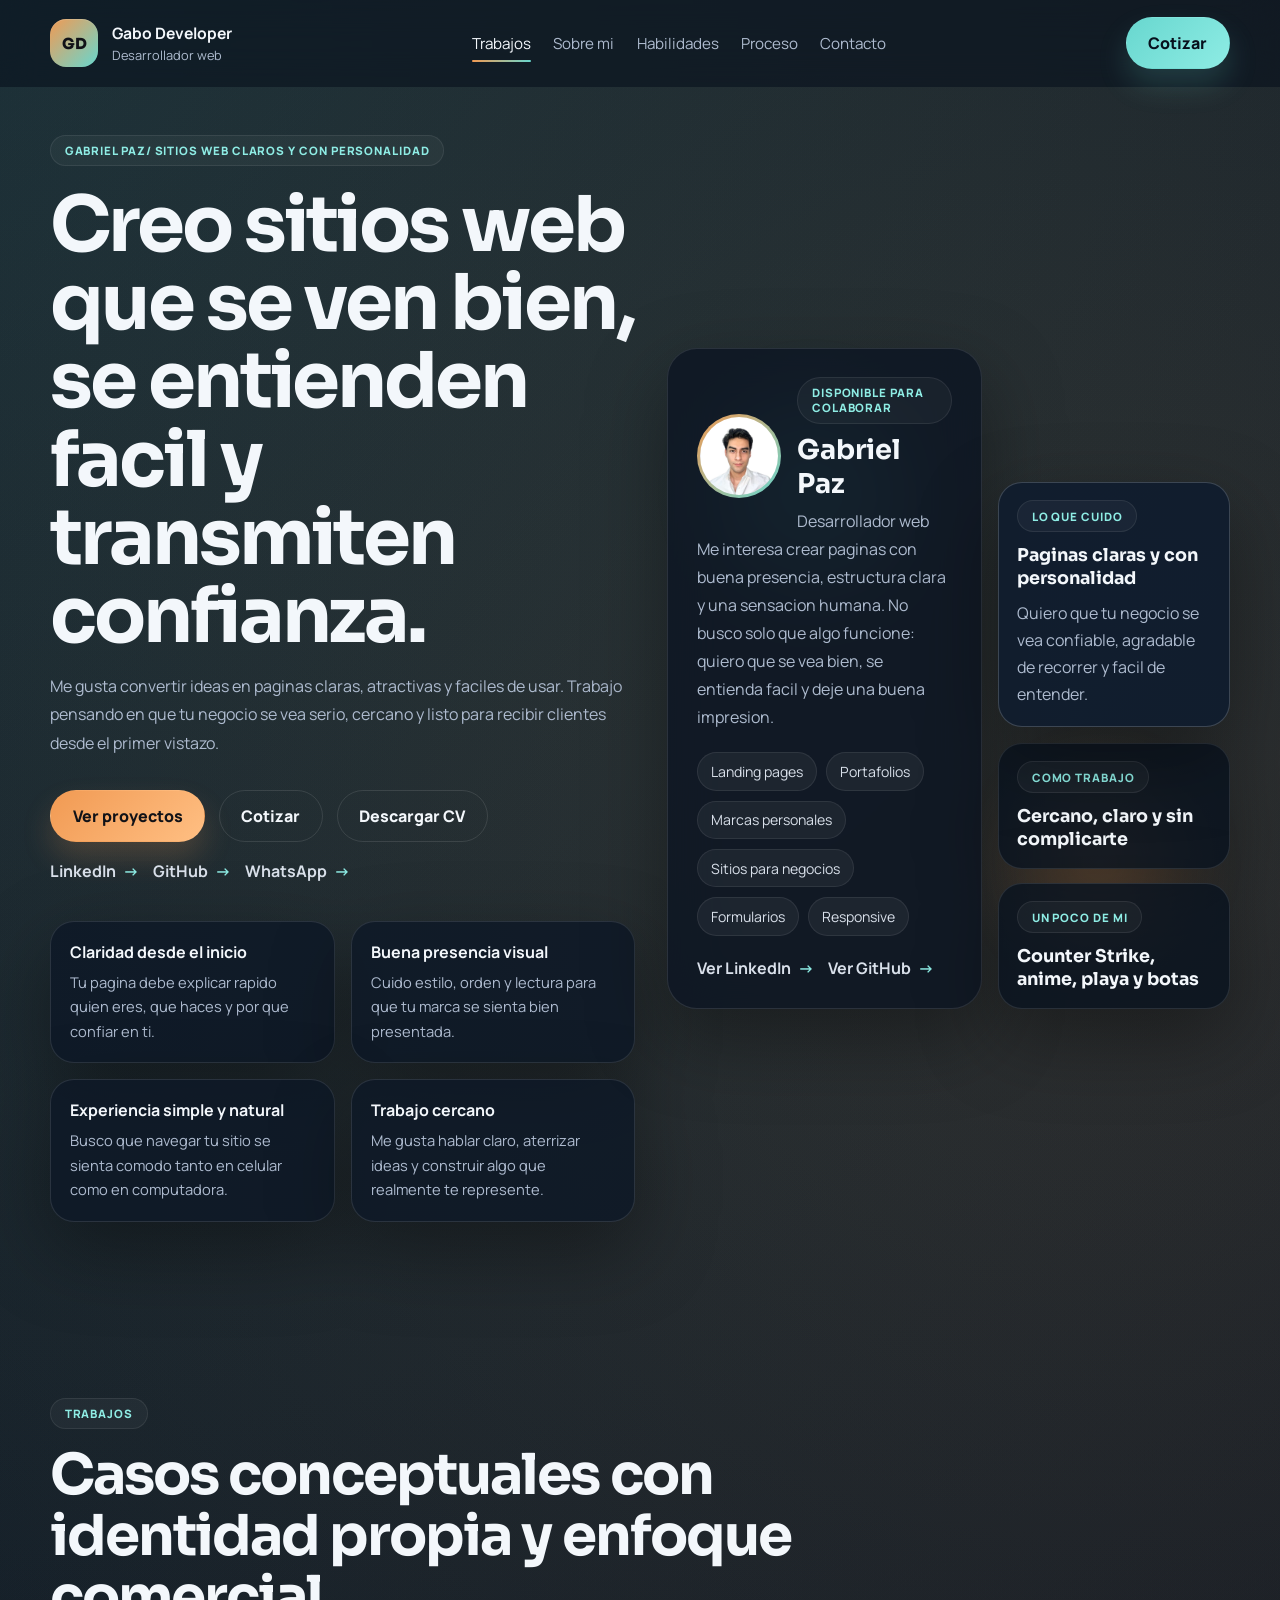
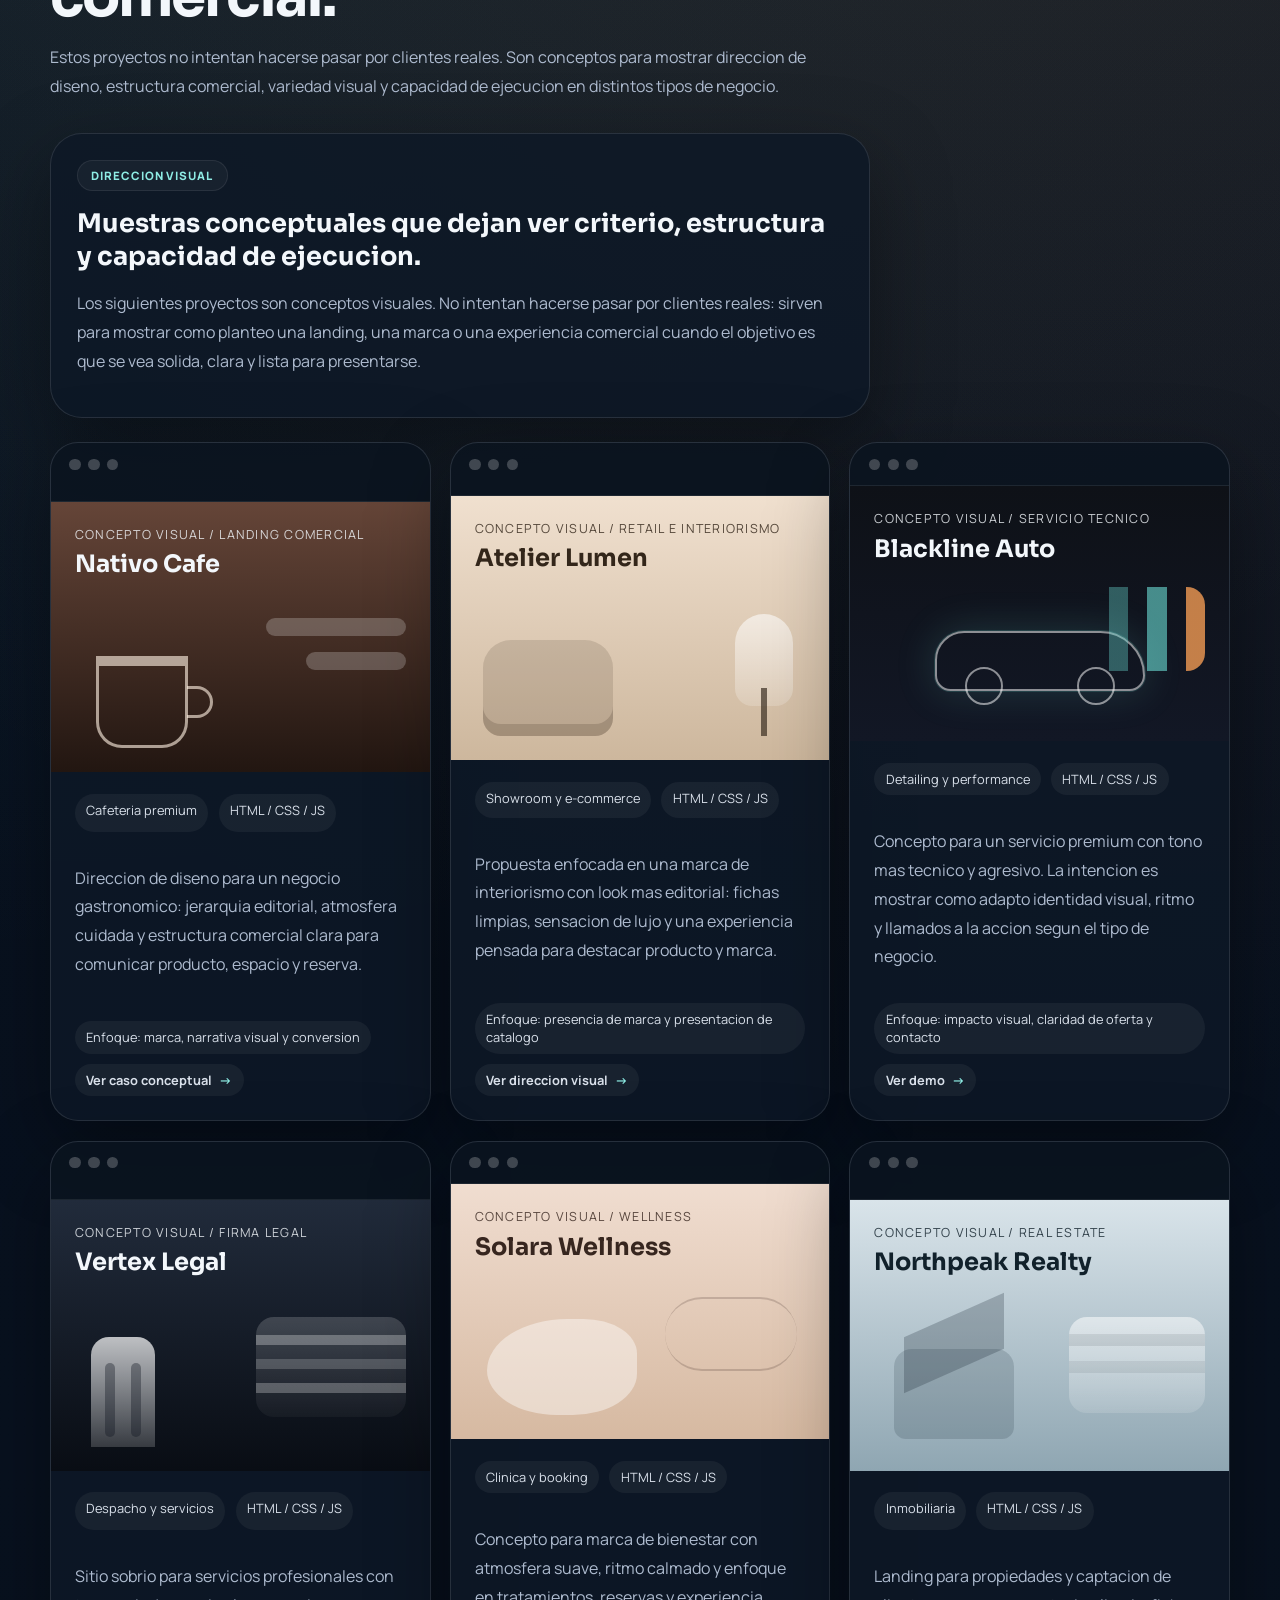
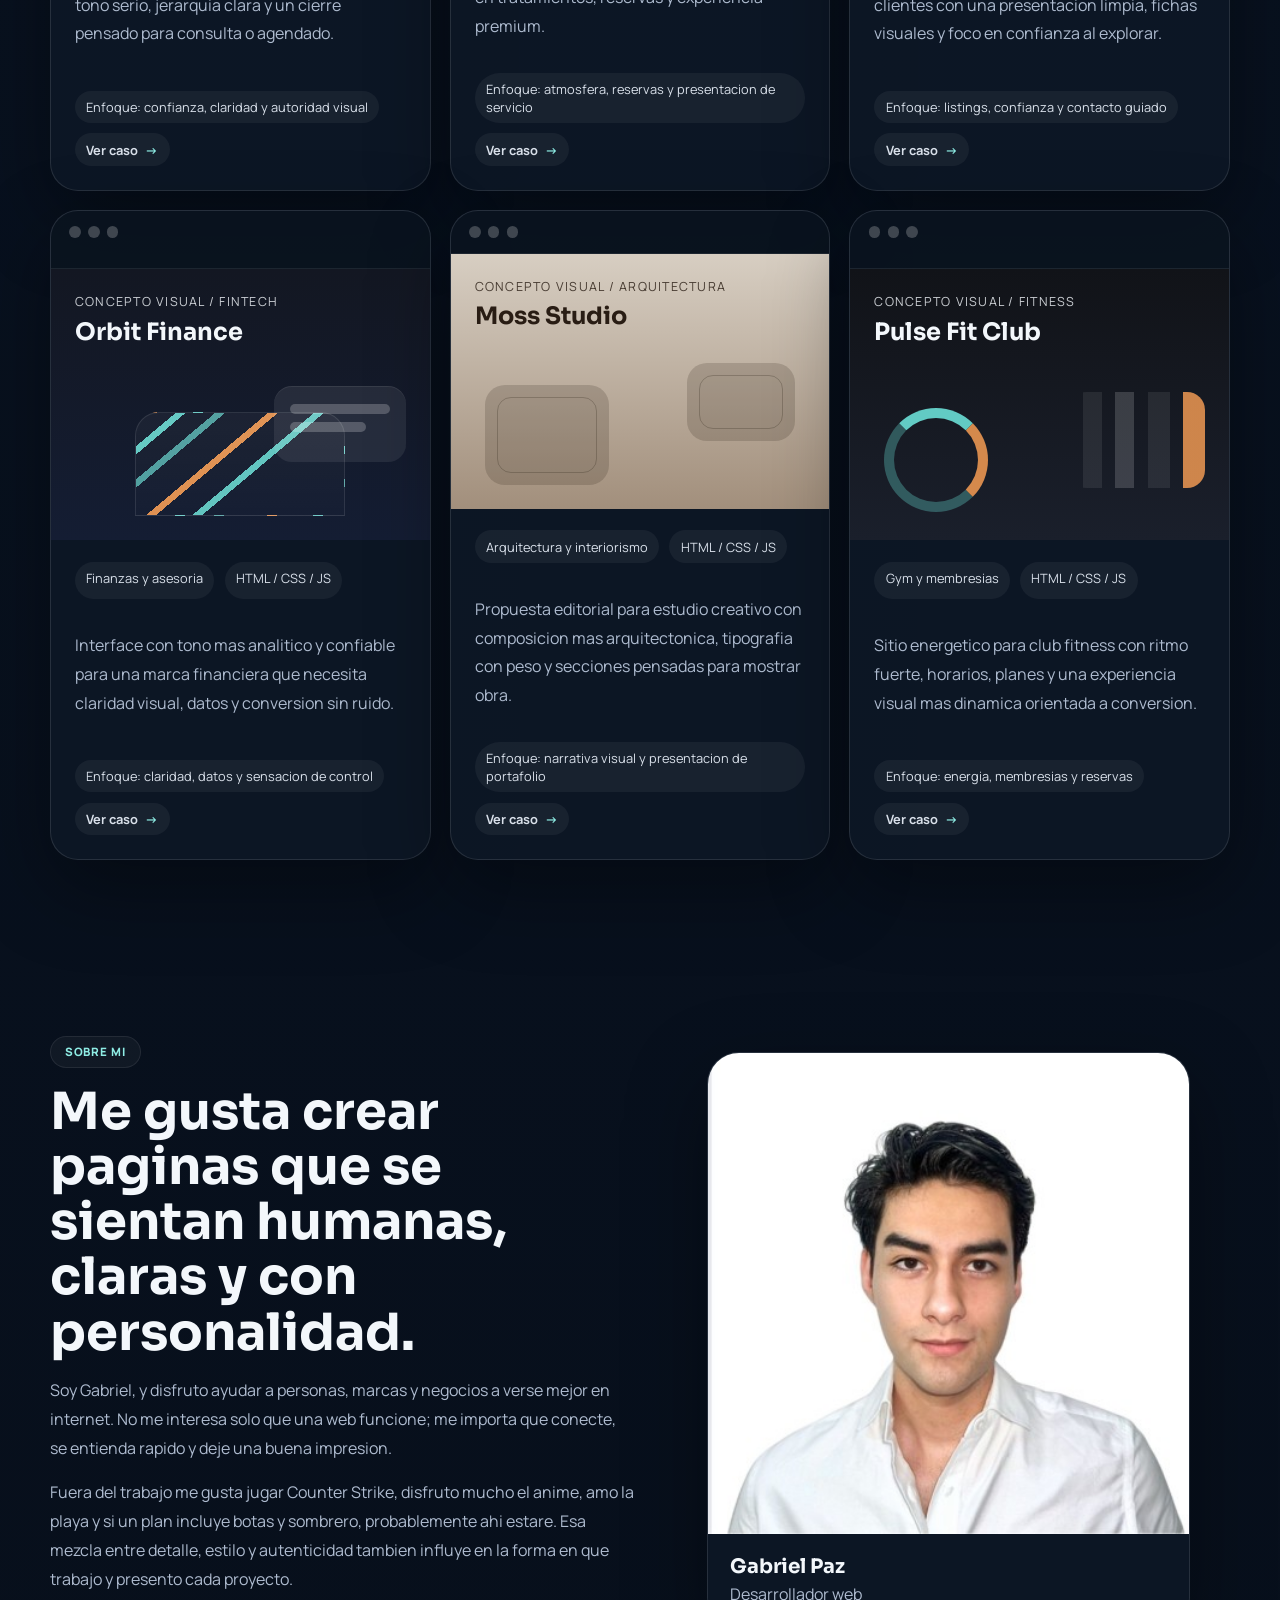
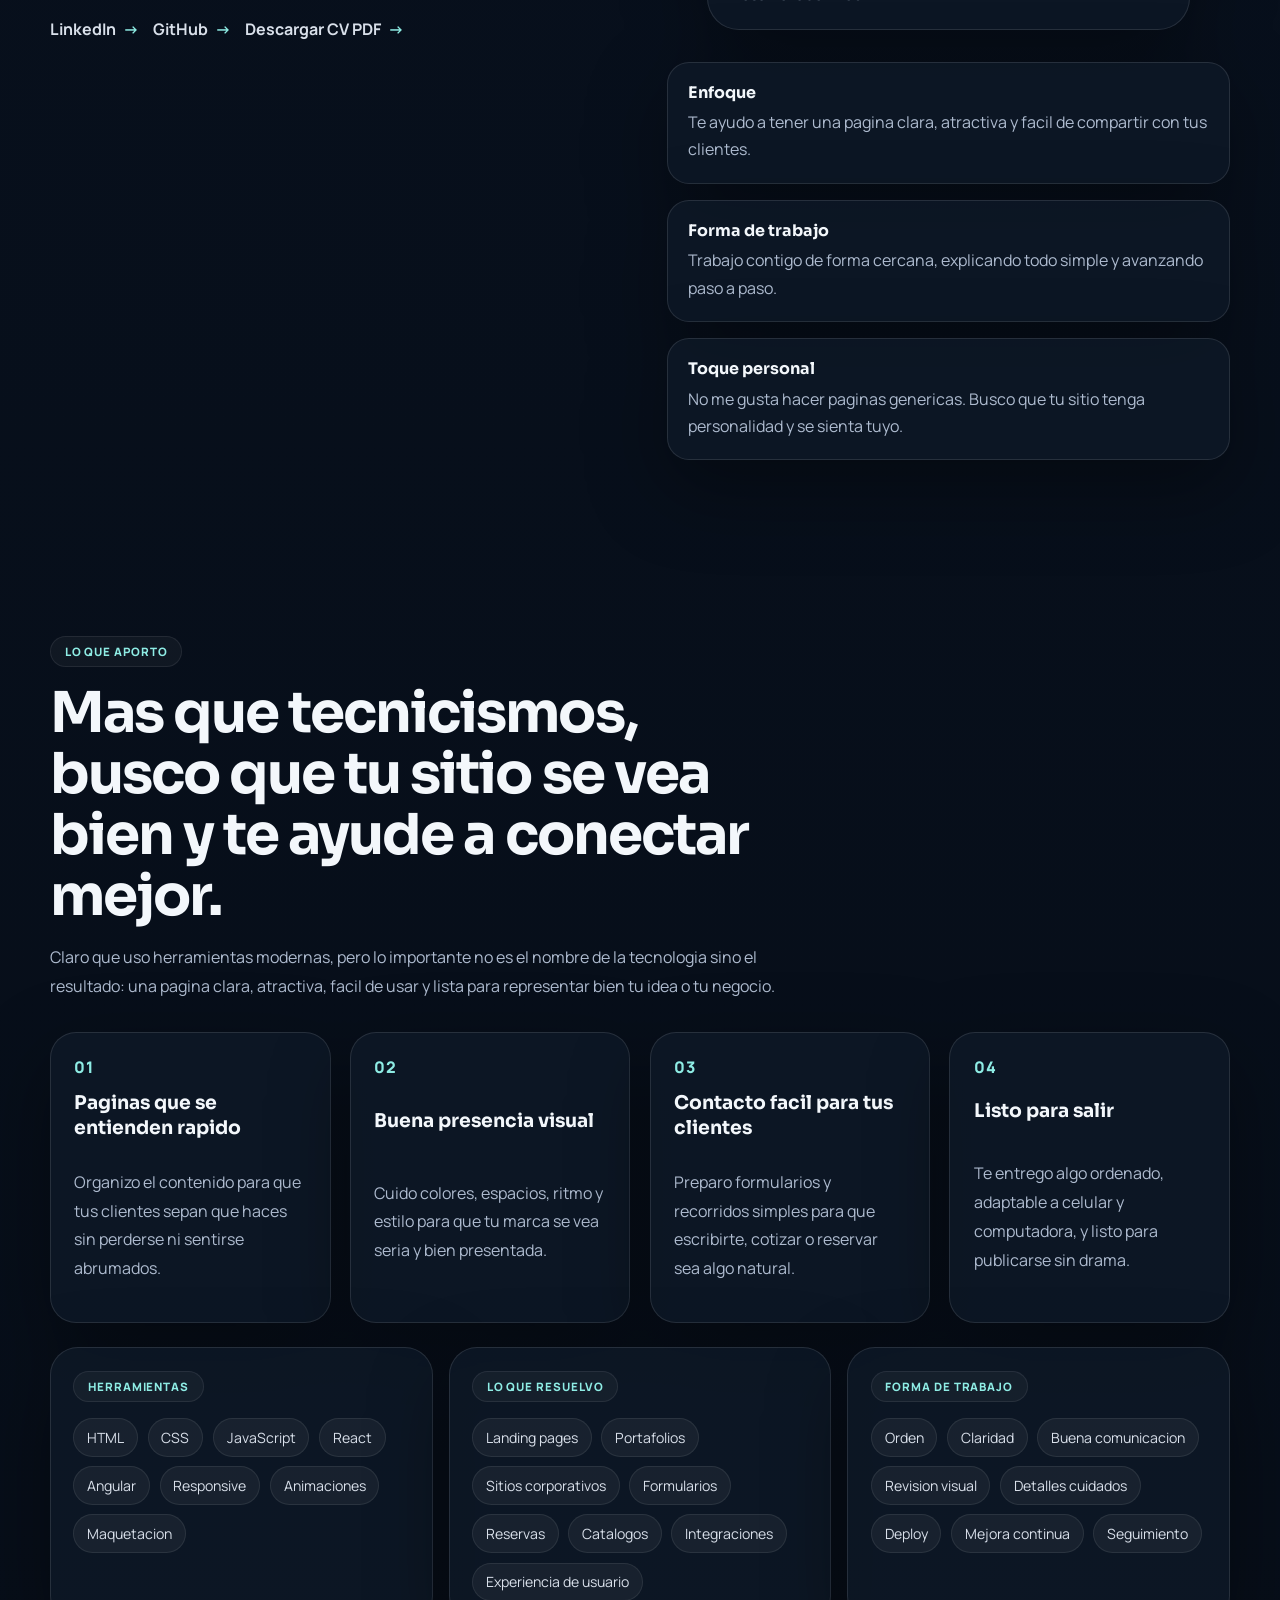
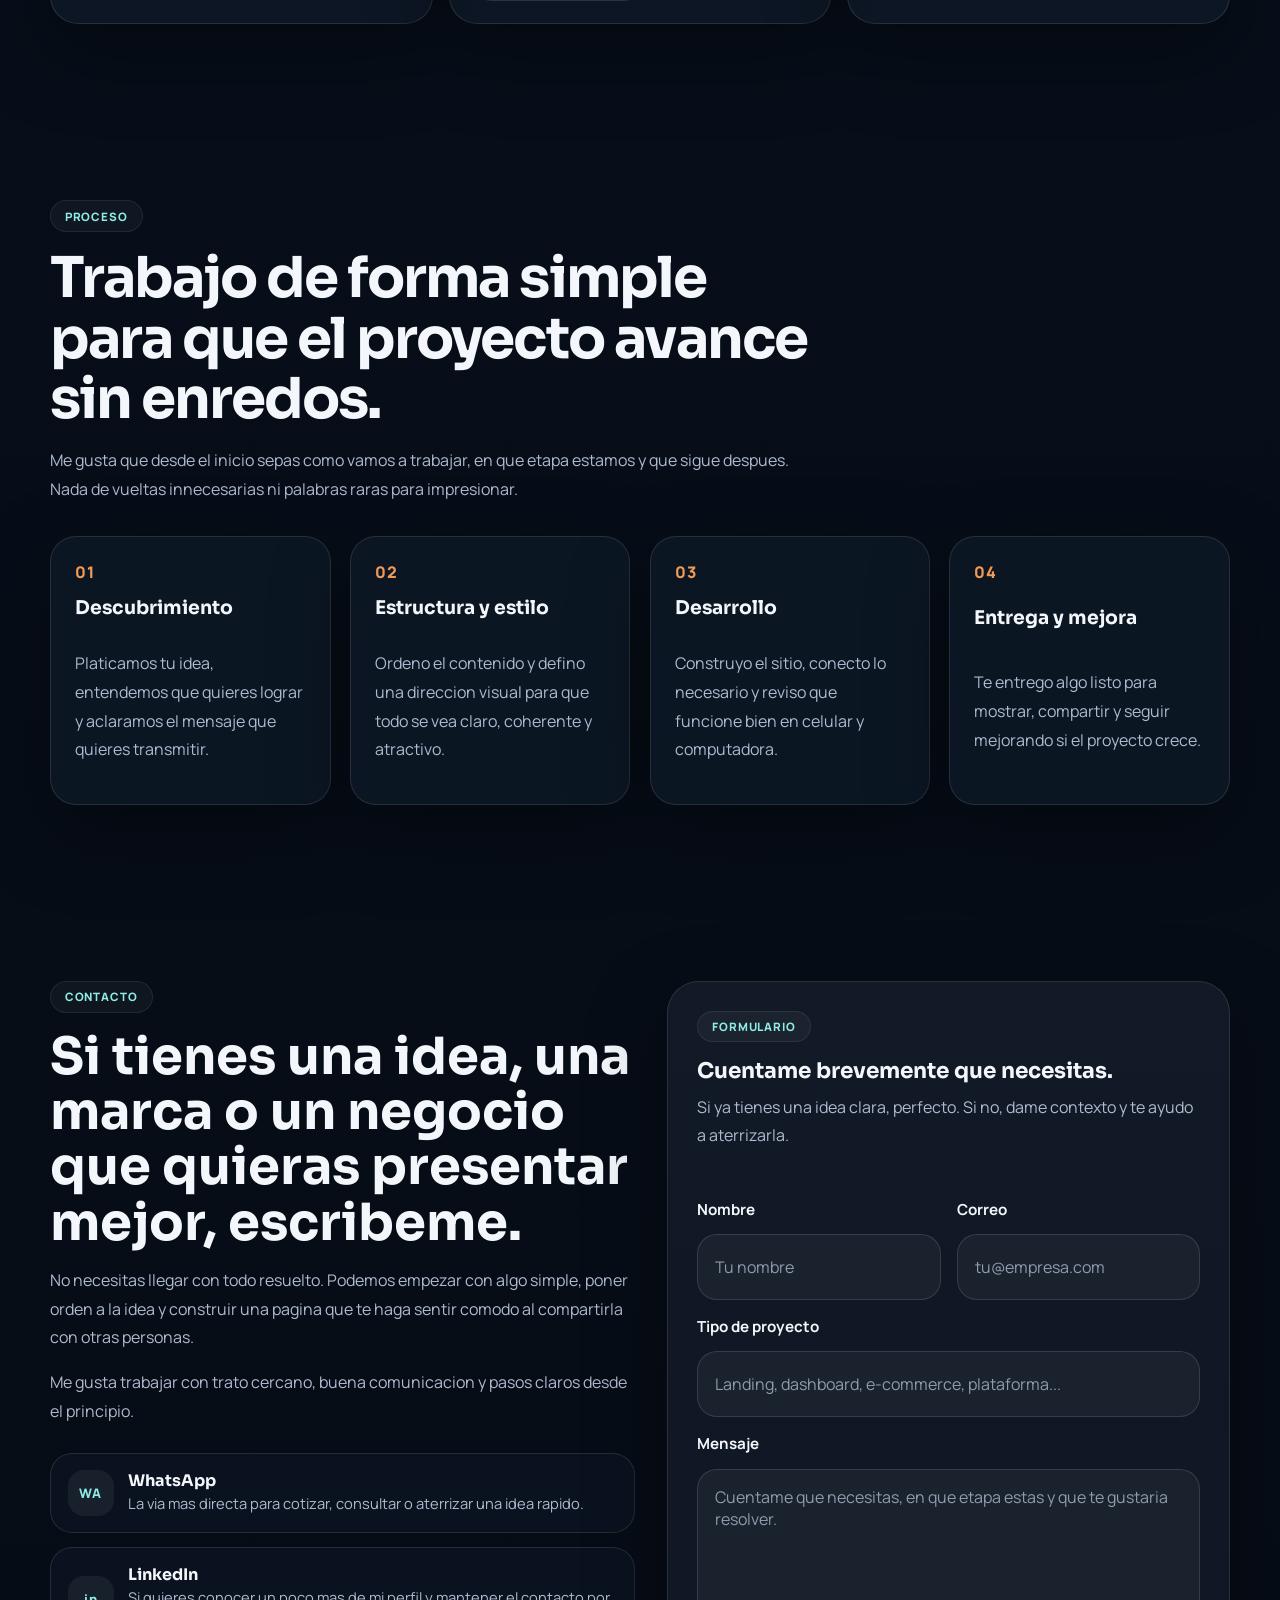
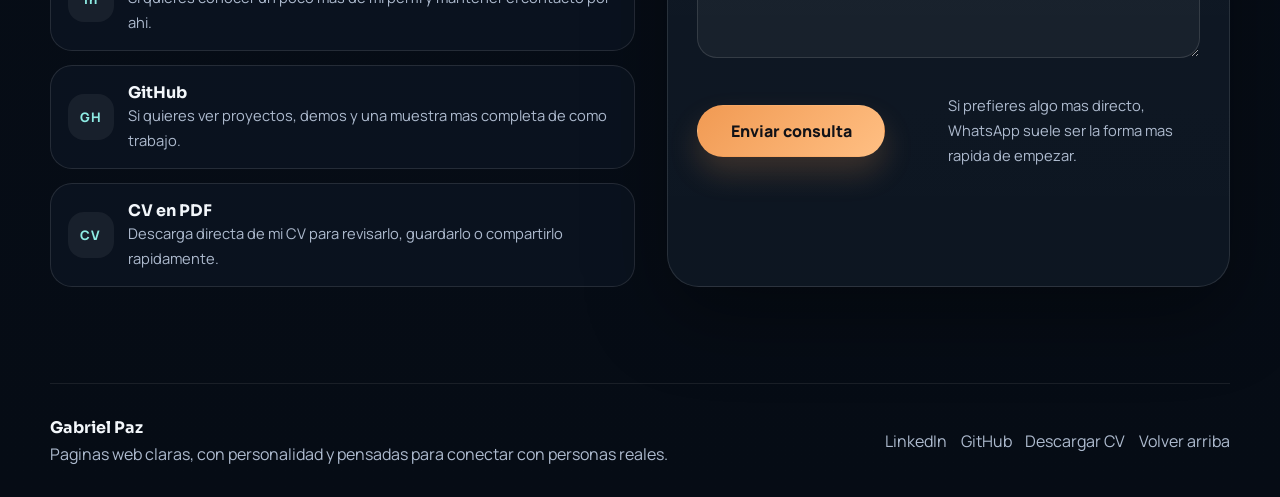
==== index.html @ de5f92d1 "fix: make about section copy more client-facing" ====
<!DOCTYPE html>
<html lang="es">
<head>
  <meta charset="UTF-8">
  <meta name="viewport" content="width=device-width, initial-scale=1.0">
  <meta
    name="description"
    content="Portafolio de Gabriel Paz. Desarrollo frontend con criterio visual, estructura clara y enfoque en productos web reales."
  >
  <title>Gabo Developer | Sitios web con personalidad</title>
  <link rel="preconnect" href="https://fonts.googleapis.com">
  <link rel="preconnect" href="https://fonts.gstatic.com" crossorigin>
  <link
    href="https://fonts.googleapis.com/css2?family=Manrope:wght@400;500;600;700;800&family=Sora:wght@400;500;600;700;800&display=swap"
    rel="stylesheet"
  >
  <link rel="stylesheet" href="./styles/main.css">
</head>
<body>
  <div class="page-noise" aria-hidden="true"></div>
  <div class="progress-bar" aria-hidden="true"></div>

  <header class="site-header">
    <div class="container header-inner">
      <a class="brand" href="#inicio" aria-label="Ir al inicio">
        <span class="brand-mark">GD</span>
        <span class="brand-copy">
          <strong data-field="brandName">Gabo Developer</strong>
          <span data-field="role">Desarrollador web</span>
        </span>
      </a>

      <button class="nav-toggle" type="button" aria-expanded="false" aria-controls="site-nav" aria-label="Abrir menu">
        <span></span>
        <span></span>
      </button>

      <nav class="site-nav" id="site-nav" aria-label="Principal">
        <a href="#trabajos">Trabajos</a>
        <a href="#sobre-mi">Sobre mi</a>
        <a href="#habilidades">Habilidades</a>
        <a href="#proceso">Proceso</a>
        <a href="#contacto">Contacto</a>
      </nav>

      <a class="button button-quote header-cta" data-link="whatsapp" href="https://wa.me/50257219373" target="_blank" rel="noreferrer">
        Cotizar
      </a>
    </div>
  </header>

  <main>
    <section class="hero section" id="inicio">
      <div class="container hero-grid">
        <div class="hero-copy" data-reveal>
          <span class="eyebrow"><span data-field="name">Gabriel Paz</span> / Sitios web claros y con personalidad</span>
          <h1>Creo sitios web que se ven bien, se entienden facil y transmiten confianza.</h1>
          <p class="hero-text">
            Me gusta convertir ideas en paginas claras, atractivas y faciles de usar. Trabajo pensando en que tu
            negocio se vea serio, cercano y listo para recibir clientes desde el primer vistazo.
          </p>

          <div class="hero-actions">
            <a class="button" href="#trabajos">Ver proyectos</a>
            <a class="button button-secondary" data-link="whatsapp" href="https://wa.me/50257219373" target="_blank" rel="noreferrer">Cotizar</a>
            <a class="button button-tertiary" data-link="cv" href="./Gabriel-Paz-CV.pdf" download="Gabriel-Paz-CV.pdf">Descargar CV</a>
          </div>

          <div class="hero-links" aria-label="Perfiles profesionales">
            <a data-link="linkedin" href="https://www.linkedin.com/in/gabriel-paz-gapg/" target="_blank" rel="noreferrer">
              LinkedIn
            </a>
            <a data-link="github" href="https://github.com/gabrielpaz" target="_blank" rel="noreferrer">
              GitHub
            </a>
            <a data-link="whatsapp" href="https://wa.me/50257219373" target="_blank" rel="noreferrer">
              WhatsApp
            </a>
          </div>

          <div class="hero-indicators">
            <article class="indicator-card">
              <strong>Claridad desde el inicio</strong>
              <span>Tu pagina debe explicar rapido quien eres, que haces y por que confiar en ti.</span>
            </article>
            <article class="indicator-card">
              <strong>Buena presencia visual</strong>
              <span>Cuido estilo, orden y lectura para que tu marca se sienta bien presentada.</span>
            </article>
            <article class="indicator-card">
              <strong>Experiencia simple y natural</strong>
              <span>Busco que navegar tu sitio se sienta comodo tanto en celular como en computadora.</span>
            </article>
            <article class="indicator-card">
              <strong>Trabajo cercano</strong>
              <span>Me gusta hablar claro, aterrizar ideas y construir algo que realmente te represente.</span>
            </article>
          </div>
        </div>

        <div class="hero-visual" data-reveal>
          <div class="hero-orbit hero-orbit-a"></div>
          <div class="hero-orbit hero-orbit-b"></div>

          <article class="glass-panel hero-profile-card">
            <div class="hero-profile-top">
              <div class="hero-portrait">
                <img src="./gabriel-foto.jpg" alt="Retrato de Gabriel Paz">
              </div>
              <div>
                <span class="panel-tag">Disponible para colaborar</span>
                <h2 data-field="name">Gabriel Paz</h2>
                <p data-field="role">Desarrollador web</p>
              </div>
            </div>

            <p class="hero-profile-text">
              Me interesa crear paginas con buena presencia, estructura clara y una sensacion humana. No busco solo
              que algo funcione: quiero que se vea bien, se entienda facil y deje una buena impresion.
            </p>

            <div class="hero-stack">
              <span>Landing pages</span>
              <span>Portafolios</span>
              <span>Marcas personales</span>
              <span>Sitios para negocios</span>
              <span>Formularios</span>
              <span>Responsive</span>
            </div>

            <div class="hero-profile-links">
              <a class="inline-link" data-link="linkedin" href="https://www.linkedin.com/in/gabriel-paz-gapg/" target="_blank" rel="noreferrer">
                Ver LinkedIn
              </a>
              <a class="inline-link" data-link="github" href="https://github.com/gabrielpaz" target="_blank" rel="noreferrer">
                Ver GitHub
              </a>
            </div>
          </article>

          <div class="hero-note-stack">
            <button class="hero-note-card is-open" type="button" data-expand-card aria-expanded="true">
              <span class="panel-tag">Lo que cuido</span>
              <strong>Paginas claras y con personalidad</strong>
              <p>Quiero que tu negocio se vea confiable, agradable de recorrer y facil de entender.</p>
            </button>

            <button class="hero-note-card" type="button" data-expand-card aria-expanded="false">
              <span class="panel-tag">Como trabajo</span>
              <strong>Cercano, claro y sin complicarte</strong>
              <p>Prefiero conversaciones simples, ideas bien aterrizadas y un proceso ordenado de principio a fin.</p>
            </button>

            <button class="hero-note-card" type="button" data-expand-card aria-expanded="false">
              <span class="panel-tag">Un poco de mi</span>
              <strong>Counter Strike, anime, playa y botas</strong>
              <p>Disfruto lo creativo, lo competitivo y cualquier lugar donde haya sombrero, botas y buena vibra.</p>
            </button>
          </div>
        </div>
      </div>
    </section>

    <section class="works section" id="trabajos">
      <div class="container">
        <div class="section-heading" data-reveal>
          <span class="eyebrow">Trabajos</span>
          <h2>Casos conceptuales con identidad propia y enfoque comercial.</h2>
          <p>
            Estos proyectos no intentan hacerse pasar por clientes reales. Son conceptos para mostrar direccion de
            diseno, estructura comercial, variedad visual y capacidad de ejecucion en distintos tipos de negocio.
          </p>
        </div>

        <div class="works-overview">
          <article class="works-intro-card" data-reveal>
            <span class="panel-tag">Direccion visual</span>
            <h3>Muestras conceptuales que dejan ver criterio, estructura y capacidad de ejecucion.</h3>
            <p>
              Los siguientes proyectos son conceptos visuales. No intentan hacerse pasar por clientes reales: sirven
              para mostrar como planteo una landing, una marca o una experiencia comercial cuando el objetivo es que se
              vea solida, clara y lista para presentarse.
            </p>
          </article>

          <div class="project-grid">
            <a class="project-card project-card-cafe" data-reveal href="./demos/nativo-cafe/index.html">
              <div class="browser-chrome" aria-hidden="true">
                <span></span>
                <span></span>
                <span></span>
              </div>
              <div class="project-preview">
                <div class="preview-copy">
                  <span>Concepto visual / landing comercial</span>
                  <strong>Nativo Cafe</strong>
                </div>
                <div class="preview-ui preview-ui-cafe">
                  <div class="coffee-cup"></div>
                  <div class="menu-pill"></div>
                  <div class="menu-pill short"></div>
                </div>
              </div>
              <div class="project-meta">
                <div class="project-label-row">
                  <span>Cafeteria premium</span>
                  <span>HTML / CSS / JS</span>
                </div>
                <p>
                  Direccion de diseno para un negocio gastronomico: jerarquia editorial, atmosfera cuidada y estructura
                  comercial clara para comunicar producto, espacio y reserva.
                </p>
                <div class="project-focus">
                  <span>Enfoque: marca, narrativa visual y conversion</span>
                  <span class="project-cta">Ver caso conceptual</span>
                </div>
              </div>
            </a>

            <a class="project-card project-card-lumen" data-reveal href="./demos/atelier-lumen/index.html">
              <div class="browser-chrome" aria-hidden="true">
                <span></span>
                <span></span>
                <span></span>
              </div>
              <div class="project-preview">
                <div class="preview-copy">
                  <span>Concepto visual / retail e interiorismo</span>
                  <strong>Atelier Lumen</strong>
                </div>
                <div class="preview-ui preview-ui-lumen">
                  <div class="shape-lamp"></div>
                  <div class="shape-chair"></div>
                </div>
              </div>
              <div class="project-meta">
                <div class="project-label-row">
                  <span>Showroom y e-commerce</span>
                  <span>HTML / CSS / JS</span>
                </div>
                <p>
                  Propuesta enfocada en una marca de interiorismo con look mas editorial: fichas limpias, sensacion de
                  lujo y una experiencia pensada para destacar producto y marca.
                </p>
                <div class="project-focus">
                  <span>Enfoque: presencia de marca y presentacion de catalogo</span>
                  <span class="project-cta">Ver direccion visual</span>
                </div>
              </div>
            </a>

            <a class="project-card project-card-auto" data-reveal href="./demos/blackline-auto/index.html">
              <div class="browser-chrome" aria-hidden="true">
                <span></span>
                <span></span>
                <span></span>
              </div>
              <div class="project-preview">
                <div class="preview-copy">
                  <span>Concepto visual / servicio tecnico</span>
                  <strong>Blackline Auto</strong>
                </div>
                <div class="preview-ui preview-ui-auto">
                  <div class="car-silhouette"></div>
                  <div class="signal-bars"></div>
                </div>
              </div>
              <div class="project-meta">
                <div class="project-label-row">
                  <span>Detailing y performance</span>
                  <span>HTML / CSS / JS</span>
                </div>
                <p>
                  Concepto para un servicio premium con tono mas tecnico y agresivo. La intencion es mostrar como adapto
                  identidad visual, ritmo y llamados a la accion segun el tipo de negocio.
                </p>
                <div class="project-focus">
                  <span>Enfoque: impacto visual, claridad de oferta y contacto</span>
                  <span class="project-cta">Ver demo</span>
                </div>
              </div>
            </a>

            <a class="project-card project-card-legal" data-reveal href="./demos/vertex-legal/index.html">
              <div class="browser-chrome" aria-hidden="true">
                <span></span>
                <span></span>
                <span></span>
              </div>
              <div class="project-preview">
                <div class="preview-copy">
                  <span>Concepto visual / firma legal</span>
                  <strong>Vertex Legal</strong>
                </div>
                <div class="preview-ui preview-ui-legal">
                  <div class="legal-column"></div>
                  <div class="legal-lines"></div>
                </div>
              </div>
              <div class="project-meta">
                <div class="project-label-row">
                  <span>Despacho y servicios</span>
                  <span>HTML / CSS / JS</span>
                </div>
                <p>
                  Sitio sobrio para servicios profesionales con tono serio, jerarquia clara y un cierre pensado para
                  consulta o agendado.
                </p>
                <div class="project-focus">
                  <span>Enfoque: confianza, claridad y autoridad visual</span>
                  <span class="project-cta">Ver caso</span>
                </div>
              </div>
            </a>

            <a class="project-card project-card-wellness" data-reveal href="./demos/solara-wellness/index.html">
              <div class="browser-chrome" aria-hidden="true">
                <span></span>
                <span></span>
                <span></span>
              </div>
              <div class="project-preview">
                <div class="preview-copy">
                  <span>Concepto visual / wellness</span>
                  <strong>Solara Wellness</strong>
                </div>
                <div class="preview-ui preview-ui-wellness">
                  <div class="wellness-stone"></div>
                  <div class="wellness-wave"></div>
                </div>
              </div>
              <div class="project-meta">
                <div class="project-label-row">
                  <span>Clinica y booking</span>
                  <span>HTML / CSS / JS</span>
                </div>
                <p>
                  Concepto para marca de bienestar con atmosfera suave, ritmo calmado y enfoque en tratamientos,
                  reservas y experiencia premium.
                </p>
                <div class="project-focus">
                  <span>Enfoque: atmosfera, reservas y presentacion de servicio</span>
                  <span class="project-cta">Ver caso</span>
                </div>
              </div>
            </a>

            <a class="project-card project-card-realty" data-reveal href="./demos/northpeak-realty/index.html">
              <div class="browser-chrome" aria-hidden="true">
                <span></span>
                <span></span>
                <span></span>
              </div>
              <div class="project-preview">
                <div class="preview-copy">
                  <span>Concepto visual / real estate</span>
                  <strong>Northpeak Realty</strong>
                </div>
                <div class="preview-ui preview-ui-realty">
                  <div class="house-shape"></div>
                  <div class="realtor-card"></div>
                </div>
              </div>
              <div class="project-meta">
                <div class="project-label-row">
                  <span>Inmobiliaria</span>
                  <span>HTML / CSS / JS</span>
                </div>
                <p>
                  Landing para propiedades y captacion de clientes con una presentacion limpia, fichas visuales y foco
                  en confianza al explorar.
                </p>
                <div class="project-focus">
                  <span>Enfoque: listings, confianza y contacto guiado</span>
                  <span class="project-cta">Ver caso</span>
                </div>
              </div>
            </a>

            <a class="project-card project-card-finance" data-reveal href="./demos/orbit-finance/index.html">
              <div class="browser-chrome" aria-hidden="true">
                <span></span>
                <span></span>
                <span></span>
              </div>
              <div class="project-preview">
                <div class="preview-copy">
                  <span>Concepto visual / fintech</span>
                  <strong>Orbit Finance</strong>
                </div>
                <div class="preview-ui preview-ui-finance">
                  <div class="finance-chart"></div>
                  <div class="finance-card"></div>
                </div>
              </div>
              <div class="project-meta">
                <div class="project-label-row">
                  <span>Finanzas y asesoria</span>
                  <span>HTML / CSS / JS</span>
                </div>
                <p>
                  Interface con tono mas analitico y confiable para una marca financiera que necesita claridad visual,
                  datos y conversion sin ruido.
                </p>
                <div class="project-focus">
                  <span>Enfoque: claridad, datos y sensacion de control</span>
                  <span class="project-cta">Ver caso</span>
                </div>
              </div>
            </a>

            <a class="project-card project-card-studio" data-reveal href="./demos/moss-studio/index.html">
              <div class="browser-chrome" aria-hidden="true">
                <span></span>
                <span></span>
                <span></span>
              </div>
              <div class="project-preview">
                <div class="preview-copy">
                  <span>Concepto visual / arquitectura</span>
                  <strong>Moss Studio</strong>
                </div>
                <div class="preview-ui preview-ui-studio">
                  <div class="studio-block studio-block-a"></div>
                  <div class="studio-block studio-block-b"></div>
                </div>
              </div>
              <div class="project-meta">
                <div class="project-label-row">
                  <span>Arquitectura y interiorismo</span>
                  <span>HTML / CSS / JS</span>
                </div>
                <p>
                  Propuesta editorial para estudio creativo con composicion mas arquitectonica, tipografia con peso y
                  secciones pensadas para mostrar obra.
                </p>
                <div class="project-focus">
                  <span>Enfoque: narrativa visual y presentacion de portafolio</span>
                  <span class="project-cta">Ver caso</span>
                </div>
              </div>
            </a>

            <a class="project-card project-card-fitness" data-reveal href="./demos/pulse-fit/index.html">
              <div class="browser-chrome" aria-hidden="true">
                <span></span>
                <span></span>
                <span></span>
              </div>
              <div class="project-preview">
                <div class="preview-copy">
                  <span>Concepto visual / fitness</span>
                  <strong>Pulse Fit Club</strong>
                </div>
                <div class="preview-ui preview-ui-fitness">
                  <div class="fitness-ring"></div>
                  <div class="fitness-bars"></div>
                </div>
              </div>
              <div class="project-meta">
                <div class="project-label-row">
                  <span>Gym y membresias</span>
                  <span>HTML / CSS / JS</span>
                </div>
                <p>
                  Sitio energetico para club fitness con ritmo fuerte, horarios, planes y una experiencia visual mas
                  dinamica orientada a conversion.
                </p>
                <div class="project-focus">
                  <span>Enfoque: energia, membresias y reservas</span>
                  <span class="project-cta">Ver caso</span>
                </div>
              </div>
            </a>
          </div>
        </div>
      </div>
    </section>

    <section class="about section" id="sobre-mi">
      <div class="container about-grid">
        <div class="about-copy" data-reveal>
          <span class="eyebrow">Sobre mi</span>
          <h2>Me gusta crear paginas que se sientan humanas, claras y con personalidad.</h2>
          <p>
            Soy Gabriel, y disfruto ayudar a personas, marcas y negocios a verse mejor en internet. No me interesa
            solo que una web funcione; me importa que conecte, se entienda rapido y deje una buena impresion.
          </p>
          <p>
            Fuera del trabajo me gusta jugar Counter Strike, disfruto mucho el anime, amo la playa y si un plan incluye
            botas y sombrero, probablemente ahi estare. Esa mezcla entre detalle, estilo y autenticidad tambien influye
            en la forma en que trabajo y presento cada proyecto.
          </p>

          <div class="about-links">
            <a class="inline-link" data-link="linkedin" href="https://www.linkedin.com/in/gabriel-paz-gapg/" target="_blank" rel="noreferrer">
              LinkedIn
            </a>
            <a class="inline-link" data-link="github" href="https://github.com/gabrielpaz" target="_blank" rel="noreferrer">
              GitHub
            </a>
            <a class="inline-link" data-link="cv" href="./Gabriel-Paz-CV.pdf" download="Gabriel-Paz-CV.pdf">Descargar CV PDF</a>
          </div>
        </div>

        <div class="about-side" data-reveal>
          <figure class="portrait-card">
            <img src="./gabriel-foto.jpg" alt="Gabriel Paz">
            <figcaption>
              <strong data-field="name">Gabriel Paz</strong>
              <span data-field="role">Desarrollador web</span>
            </figcaption>
          </figure>

          <div class="about-points">
            <article>
              <strong>Enfoque</strong>
              <span>Te ayudo a tener una pagina clara, atractiva y facil de compartir con tus clientes.</span>
            </article>
            <article>
              <strong>Forma de trabajo</strong>
              <span>Trabajo contigo de forma cercana, explicando todo simple y avanzando paso a paso.</span>
            </article>
            <article>
              <strong>Toque personal</strong>
              <span>No me gusta hacer paginas genericas. Busco que tu sitio tenga personalidad y se sienta tuyo.</span>
            </article>
          </div>
        </div>
      </div>
    </section>

    <section class="skills section" id="habilidades">
      <div class="container">
        <div class="section-heading" data-reveal>
          <span class="eyebrow">Lo que aporto</span>
          <h2>Mas que tecnicismos, busco que tu sitio se vea bien y te ayude a conectar mejor.</h2>
          <p>
            Claro que uso herramientas modernas, pero lo importante no es el nombre de la tecnologia sino el resultado:
            una pagina clara, atractiva, facil de usar y lista para representar bien tu idea o tu negocio.
          </p>
        </div>

        <div class="capability-grid">
          <article class="capability-card" data-reveal>
            <span>01</span>
            <h3>Paginas que se entienden rapido</h3>
            <p>Organizo el contenido para que tus clientes sepan que haces sin perderse ni sentirse abrumados.</p>
          </article>
          <article class="capability-card" data-reveal>
            <span>02</span>
            <h3>Buena presencia visual</h3>
            <p>Cuido colores, espacios, ritmo y estilo para que tu marca se vea seria y bien presentada.</p>
          </article>
          <article class="capability-card" data-reveal>
            <span>03</span>
            <h3>Contacto facil para tus clientes</h3>
            <p>Preparo formularios y recorridos simples para que escribirte, cotizar o reservar sea algo natural.</p>
          </article>
          <article class="capability-card" data-reveal>
            <span>04</span>
            <h3>Listo para salir</h3>
            <p>Te entrego algo ordenado, adaptable a celular y computadora, y listo para publicarse sin drama.</p>
          </article>
        </div>

        <div class="stack-board" data-reveal>
          <article class="stack-card">
            <span class="panel-tag">Herramientas</span>
            <div class="skill-cloud">
              <span>HTML</span>
              <span>CSS</span>
              <span>JavaScript</span>
              <span>React</span>
              <span>Angular</span>
              <span>Responsive</span>
              <span>Animaciones</span>
              <span>Maquetacion</span>
            </div>
          </article>

          <article class="stack-card">
            <span class="panel-tag">Lo que resuelvo</span>
            <div class="skill-cloud">
              <span>Landing pages</span>
              <span>Portafolios</span>
              <span>Sitios corporativos</span>
              <span>Formularios</span>
              <span>Reservas</span>
              <span>Catalogos</span>
              <span>Integraciones</span>
              <span>Experiencia de usuario</span>
            </div>
          </article>

          <article class="stack-card">
            <span class="panel-tag">Forma de trabajo</span>
            <div class="skill-cloud">
              <span>Orden</span>
              <span>Claridad</span>
              <span>Buena comunicacion</span>
              <span>Revision visual</span>
              <span>Detalles cuidados</span>
              <span>Deploy</span>
              <span>Mejora continua</span>
              <span>Seguimiento</span>
            </div>
          </article>
        </div>
      </div>
    </section>

    <section class="process section" id="proceso">
      <div class="container">
        <div class="section-heading" data-reveal>
          <span class="eyebrow">Proceso</span>
          <h2>Trabajo de forma simple para que el proyecto avance sin enredos.</h2>
          <p>
            Me gusta que desde el inicio sepas como vamos a trabajar, en que etapa estamos y que sigue despues.
            Nada de vueltas innecesarias ni palabras raras para impresionar.
          </p>
        </div>

        <div class="timeline">
          <article class="timeline-item" data-reveal>
            <span>01</span>
            <h3>Descubrimiento</h3>
            <p>Platicamos tu idea, entendemos que quieres lograr y aclaramos el mensaje que quieres transmitir.</p>
          </article>
          <article class="timeline-item" data-reveal>
            <span>02</span>
            <h3>Estructura y estilo</h3>
            <p>Ordeno el contenido y defino una direccion visual para que todo se vea claro, coherente y atractivo.</p>
          </article>
          <article class="timeline-item" data-reveal>
            <span>03</span>
            <h3>Desarrollo</h3>
            <p>Construyo el sitio, conecto lo necesario y reviso que funcione bien en celular y computadora.</p>
          </article>
          <article class="timeline-item" data-reveal>
            <span>04</span>
            <h3>Entrega y mejora</h3>
            <p>Te entrego algo listo para mostrar, compartir y seguir mejorando si el proyecto crece.</p>
          </article>
        </div>
      </div>
    </section>

    <section class="contact-section section" id="contacto">
      <div class="container contact-grid">
        <div class="contact-copy" data-reveal>
          <span class="eyebrow">Contacto</span>
          <h2>Si tienes una idea, una marca o un negocio que quieras presentar mejor, escribeme.</h2>
          <p>
            No necesitas llegar con todo resuelto. Podemos empezar con algo simple, poner orden a la idea y construir
            una pagina que te haga sentir comodo al compartirla con otras personas.
          </p>
          <p class="contact-trust">
            Me gusta trabajar con trato cercano, buena comunicacion y pasos claros desde el principio.
          </p>

          <div class="contact-shortcuts">
            <a class="contact-shortcut" data-link="whatsapp" href="https://wa.me/50257219373" target="_blank" rel="noreferrer">
              <span class="contact-icon">WA</span>
              <div>
                <strong>WhatsApp</strong>
                <span>La via mas directa para cotizar, consultar o aterrizar una idea rapido.</span>
              </div>
            </a>
            <a class="contact-shortcut" data-link="linkedin" href="https://www.linkedin.com/in/gabriel-paz-gapg/" target="_blank" rel="noreferrer">
              <span class="contact-icon">in</span>
              <div>
                <strong>LinkedIn</strong>
                <span>Si quieres conocer un poco mas de mi perfil y mantener el contacto por ahi.</span>
              </div>
            </a>
            <a class="contact-shortcut" data-link="github" href="https://github.com/gabrielpaz" target="_blank" rel="noreferrer">
              <span class="contact-icon">GH</span>
              <div>
                <strong>GitHub</strong>
                <span>Si quieres ver proyectos, demos y una muestra mas completa de como trabajo.</span>
              </div>
            </a>
            <a class="contact-shortcut" data-link="cv" href="./Gabriel-Paz-CV.pdf" download="Gabriel-Paz-CV.pdf">
              <span class="contact-icon">CV</span>
              <div>
                <strong>CV en PDF</strong>
                <span>Descarga directa de mi CV para revisarlo, guardarlo o compartirlo rapidamente.</span>
              </div>
            </a>
          </div>
        </div>

        <form class="contact-form" data-reveal>
          <div class="form-header">
            <span class="panel-tag">Formulario</span>
            <h3>Cuentame brevemente que necesitas.</h3>
            <p>Si ya tienes una idea clara, perfecto. Si no, dame contexto y te ayudo a aterrizarla.</p>
          </div>

          <div class="form-grid">
            <label class="field field-half">
              <span>Nombre</span>
              <input type="text" name="name" placeholder="Tu nombre" required>
            </label>
            <label class="field field-half">
              <span>Correo</span>
              <input type="email" name="email" placeholder="tu@empresa.com" required>
            </label>
            <label class="field field-full">
              <span>Tipo de proyecto</span>
              <input
                type="text"
                name="project"
                list="project-types"
                placeholder="Landing, dashboard, e-commerce, plataforma..."
                required
              >
            </label>
            <label class="field field-full message-field">
              <span>Mensaje</span>
              <textarea
                name="message"
                rows="5"
                placeholder="Cuentame que necesitas, en que etapa estas y que te gustaria resolver."
                required
              ></textarea>
            </label>
          </div>

          <datalist id="project-types">
            <option value="Landing page comercial"></option>
            <option value="Dashboard o sistema administrativo"></option>
            <option value="E-commerce"></option>
            <option value="Sitio corporativo"></option>
            <option value="Portafolio o marca personal"></option>
            <option value="Mejora visual o responsive"></option>
          </datalist>

          <div class="form-footer">
            <button class="button submit-button" type="submit">Enviar consulta</button>
            <p class="form-note">Si prefieres algo mas directo, WhatsApp suele ser la forma mas rapida de empezar.</p>
          </div>
          <p class="form-status" aria-live="polite"></p>
        </form>
      </div>
    </section>
  </main>

  <footer class="site-footer">
    <div class="container footer-inner">
      <div>
        <strong data-field="name">Gabriel Paz</strong>
        <p>Paginas web claras, con personalidad y pensadas para conectar con personas reales.</p>
      </div>
      <div class="footer-links">
        <a data-link="linkedin" href="https://www.linkedin.com/in/gabriel-paz-gapg/" target="_blank" rel="noreferrer">LinkedIn</a>
        <a data-link="github" href="https://github.com/gabrielpaz" target="_blank" rel="noreferrer">GitHub</a>
        <a data-link="cv" href="./Gabriel-Paz-CV.pdf" download="Gabriel-Paz-CV.pdf">Descargar CV</a>
        <a href="#inicio">Volver arriba</a>
      </div>
    </div>
  </footer>

  <script src="./scripts/portfolio-data.js"></script>
  <script src="./scripts/main.js"></script>
</body>
</html>
---- styles/main.css ----
:root {
  --bg: #07101d;
  --bg-soft: #0b1525;
  --surface: rgba(14, 24, 39, 0.84);
  --surface-strong: rgba(10, 17, 29, 0.94);
  --surface-light: rgba(255, 255, 255, 0.05);
  --text: #f3f7fb;
  --muted: #aebbcf;
  --muted-strong: #d9e0ea;
  --line: rgba(255, 255, 255, 0.11);
  --accent: #f19a53;
  --accent-strong: #ffbf83;
  --accent-alt: #68d7cf;
  --accent-alt-strong: #8eece4;
  --shadow: 0 28px 80px rgba(0, 0, 0, 0.36);
  --radius-lg: 32px;
  --radius-md: 24px;
  --radius-sm: 18px;
  --container: min(1180px, calc(100% - 2rem));
  --transition: 260ms ease;
}

*,
*::before,
*::after {
  box-sizing: border-box;
}

html {
  scroll-behavior: smooth;
  scroll-padding-top: 110px;
}

body {
  margin: 0;
  min-height: 100vh;
  overflow-x: hidden;
  font-family: "Manrope", sans-serif;
  color: var(--text);
  background:
    radial-gradient(circle at top left, rgba(104, 215, 207, 0.14), transparent 30%),
    radial-gradient(circle at 85% 10%, rgba(241, 154, 83, 0.15), transparent 24%),
    linear-gradient(180deg, #07101d 0%, #08111f 36%, #060c15 100%);
}

img {
  display: block;
  max-width: 100%;
}

a {
  color: inherit;
  text-decoration: none;
}

button,
input,
textarea {
  font: inherit;
}

button,
a,
input,
textarea {
  -webkit-tap-highlight-color: transparent;
}

:focus-visible {
  outline: 2px solid rgba(104, 215, 207, 0.85);
  outline-offset: 3px;
}

.page-noise {
  position: fixed;
  inset: 0;
  pointer-events: none;
  opacity: 0.16;
  background-image:
    linear-gradient(rgba(255, 255, 255, 0.02) 1px, transparent 1px),
    linear-gradient(90deg, rgba(255, 255, 255, 0.02) 1px, transparent 1px);
  background-size: 76px 76px;
  mask-image: radial-gradient(circle at center, black 44%, transparent 92%);
}

.progress-bar {
  position: fixed;
  inset: 0 auto auto 0;
  z-index: 90;
  width: 0;
  height: 3px;
  background: linear-gradient(90deg, var(--accent), var(--accent-alt));
}

.container {
  width: var(--container);
  margin: 0 auto;
}

.section {
  position: relative;
  padding: 5.5rem 0;
}

.site-header {
  position: sticky;
  top: 0;
  z-index: 80;
  backdrop-filter: blur(18px);
  background: rgba(7, 16, 29, 0.58);
  border-bottom: 1px solid transparent;
  transition: background var(--transition), border-color var(--transition), box-shadow var(--transition);
}

.site-header.is-scrolled {
  background: rgba(7, 16, 29, 0.9);
  border-color: var(--line);
  box-shadow: 0 16px 42px rgba(0, 0, 0, 0.2);
}

.header-inner {
  display: flex;
  align-items: center;
  justify-content: space-between;
  gap: 1rem;
  min-height: 86px;
}

.brand {
  display: inline-flex;
  align-items: center;
  gap: 0.9rem;
}

.brand-mark {
  display: grid;
  place-items: center;
  width: 48px;
  height: 48px;
  border-radius: 16px;
  font-family: "Sora", sans-serif;
  font-size: 0.95rem;
  font-weight: 800;
  color: #111217;
  background: linear-gradient(135deg, var(--accent), var(--accent-alt));
  box-shadow: inset 0 1px 0 rgba(255, 255, 255, 0.15);
}

.brand-copy {
  display: grid;
  gap: 0.18rem;
}

.brand-copy strong {
  font-size: 0.98rem;
}

.brand-copy span {
  font-size: 0.8rem;
  color: var(--muted);
}

.site-nav {
  display: flex;
  align-items: center;
  gap: 1.4rem;
}

.site-nav a {
  position: relative;
  font-size: 0.95rem;
  color: var(--muted);
  transition: color var(--transition);
}

.site-nav a:hover,
.site-nav a:focus-visible,
.site-nav a.is-active {
  color: var(--text);
}

.site-nav a.is-active::after {
  content: "";
  position: absolute;
  left: 0;
  right: 0;
  bottom: -0.5rem;
  height: 2px;
  border-radius: 999px;
  background: linear-gradient(90deg, var(--accent), var(--accent-alt));
}

.nav-toggle {
  display: none;
  width: 48px;
  height: 48px;
  padding: 0;
  border: 0;
  border-radius: 16px;
  background: rgba(255, 255, 255, 0.06);
  color: var(--text);
}

.nav-toggle span {
  display: block;
  width: 20px;
  height: 2px;
  margin: 0 auto;
  background: currentColor;
  transition: transform var(--transition), opacity var(--transition);
}

.nav-toggle span + span {
  margin-top: 6px;
}

.button {
  display: inline-flex;
  align-items: center;
  justify-content: center;
  gap: 0.5rem;
  min-height: 52px;
  padding: 0 1.35rem;
  border-radius: 999px;
  border: 1px solid transparent;
  background: linear-gradient(135deg, var(--accent), var(--accent-strong));
  color: #111217;
  font-weight: 800;
  transition: transform var(--transition), box-shadow var(--transition), border-color var(--transition), background var(--transition);
  box-shadow: 0 16px 30px rgba(241, 154, 83, 0.2);
}

.button:hover,
.button:focus-visible {
  transform: translateY(-2px);
  box-shadow: 0 18px 34px rgba(241, 154, 83, 0.28);
}

.button-secondary,
.button-ghost,
.button-tertiary {
  background: transparent;
  color: var(--text);
  border-color: var(--line);
  box-shadow: none;
}

.button-secondary:hover,
.button-secondary:focus-visible,
.button-ghost:hover,
.button-ghost:focus-visible,
.button-tertiary:hover,
.button-tertiary:focus-visible {
  border-color: rgba(255, 255, 255, 0.2);
  box-shadow: none;
}

.button-quote {
  background: linear-gradient(135deg, var(--accent-alt), var(--accent-alt-strong));
  color: #07101d;
  box-shadow: 0 16px 30px rgba(104, 215, 207, 0.18);
}

.button-quote:hover,
.button-quote:focus-visible {
  box-shadow: 0 18px 34px rgba(104, 215, 207, 0.26);
}

.eyebrow,
.panel-tag,
.case-type {
  display: inline-flex;
  align-items: center;
  width: fit-content;
  padding: 0.45rem 0.85rem;
  border-radius: 999px;
  border: 1px solid rgba(255, 255, 255, 0.08);
  background: rgba(255, 255, 255, 0.04);
  color: var(--accent-alt-strong);
  letter-spacing: 0.08em;
  text-transform: uppercase;
  font-size: 0.72rem;
  font-weight: 800;
}

.hero-grid,
.about-grid,
.contact-grid {
  display: grid;
  grid-template-columns: minmax(0, 1.02fr) minmax(0, 0.98fr);
  gap: 2rem;
  align-items: center;
}

.contact-grid {
  align-items: start;
}

.hero {
  padding-top: 3rem;
}

.hero h1,
.section-heading h2,
.works-intro-card h3,
.about-copy h2,
.contact-copy h2,
.timeline-item h3 {
  font-family: "Sora", sans-serif;
}

.hero h1 {
  margin: 1.2rem 0 1rem;
  max-width: 11ch;
  font-size: clamp(3rem, 6vw, 5.3rem);
  line-height: 1.02;
  letter-spacing: -0.04em;
}

.hero-text,
.section-heading p,
.works-intro-card p,
.project-meta p,
.case-body p,
.about-copy p,
.capability-card p,
.timeline-item p,
.contact-copy p {
  color: var(--muted);
  line-height: 1.8;
}

.hero-actions,
.hero-links,
.hero-profile-links,
.about-links,
.footer-links {
  display: flex;
  flex-wrap: wrap;
  gap: 0.85rem;
}

.hero-actions {
  margin-top: 2rem;
}

.hero-links {
  margin-top: 1.15rem;
}

.hero-links a,
.inline-link,
.project-cta {
  display: inline-flex;
  align-items: center;
  gap: 0.45rem;
  color: var(--muted-strong);
  font-weight: 700;
  transition: color var(--transition), transform var(--transition);
}

.hero-links a::after,
.inline-link::after,
.project-cta::after {
  content: "->";
  color: var(--accent-alt-strong);
}

.hero-links a:hover,
.hero-links a:focus-visible,
.inline-link:hover,
.inline-link:focus-visible,
.project-card:hover .project-cta,
.project-card:focus-visible .project-cta {
  color: var(--text);
}

.is-disabled {
  opacity: 0.5;
  pointer-events: none;
}

.hero-indicators {
  display: grid;
  grid-template-columns: repeat(2, minmax(0, 1fr));
  gap: 1rem;
  margin-top: 2.4rem;
}

.indicator-card,
.works-intro-card,
.project-card,
.portrait-card,
.about-points article,
.capability-card,
.stack-card,
.timeline-item,
.contact-form {
  border: 1px solid var(--line);
  background: var(--surface);
  box-shadow: var(--shadow);
}

.indicator-card {
  display: grid;
  gap: 0.45rem;
  padding: 1.2rem;
  border-radius: var(--radius-md);
}

.indicator-card strong {
  font-size: 1rem;
}

.indicator-card span {
  color: var(--muted);
  font-size: 0.92rem;
  line-height: 1.65;
}

.hero-visual {
  position: relative;
  min-height: 620px;
  display: grid;
  grid-template-columns: minmax(0, 1.15fr) minmax(0, 0.85fr);
  gap: 1rem;
  align-items: end;
}

.glass-panel {
  backdrop-filter: blur(24px);
  border: 1px solid var(--line);
  box-shadow: var(--shadow);
  background: rgba(12, 21, 34, 0.8);
  border-radius: 30px;
  position: relative;
  z-index: 1;
}

.hero-orbit {
  position: absolute;
  border-radius: 50%;
  opacity: 0.4;
  filter: blur(18px);
}

.hero-orbit-a {
  inset: 0 auto auto 0;
  width: 290px;
  height: 290px;
  background: radial-gradient(circle at center, rgba(104, 215, 207, 0.8), transparent 68%);
  animation: float 7.5s ease-in-out infinite;
}

.hero-orbit-b {
  inset: auto 0 1rem auto;
  width: 260px;
  height: 260px;
  background: radial-gradient(circle at center, rgba(241, 154, 83, 0.8), transparent 68%);
  animation: float 8.2s ease-in-out infinite reverse;
}

.hero-profile-card {
  padding: 1.8rem;
}

.hero-profile-top {
  display: grid;
  grid-template-columns: auto 1fr;
  gap: 1rem;
  align-items: center;
}

.hero-portrait {
  width: 84px;
  height: 84px;
  padding: 3px;
  border-radius: 50%;
  background: linear-gradient(135deg, var(--accent), var(--accent-alt));
}

.hero-portrait img {
  width: 100%;
  height: 100%;
  border-radius: 50%;
  object-fit: cover;
}

.hero-profile-card h2 {
  margin: 0.6rem 0 0.35rem;
  font-family: "Sora", sans-serif;
  font-size: 1.7rem;
}

.hero-profile-card p {
  margin: 0;
  color: var(--muted);
  line-height: 1.75;
}

.hero-profile-text {
  margin-top: 1.25rem;
}

.hero-stack,
.skill-cloud {
  display: flex;
  flex-wrap: wrap;
  gap: 0.6rem;
}

.hero-stack {
  margin-top: 1.35rem;
}

.hero-stack span,
.skill-cloud span {
  display: inline-flex;
  padding: 0.55rem 0.8rem;
  border-radius: 999px;
  border: 1px solid rgba(255, 255, 255, 0.08);
  background: rgba(255, 255, 255, 0.05);
  color: var(--muted-strong);
  font-size: 0.88rem;
}

.hero-profile-links {
  margin-top: 1.35rem;
}

.hero-note-stack {
  position: relative;
  z-index: 1;
  display: grid;
  gap: 0.85rem;
}

.hero-note-card {
  width: 100%;
  min-height: 92px;
  padding: 1.1rem 1.15rem;
  border: 1px solid var(--line);
  border-radius: 24px;
  background: rgba(10, 20, 32, 0.84);
  box-shadow: var(--shadow);
  color: var(--text);
  text-align: left;
  cursor: pointer;
  overflow: hidden;
  transition: transform var(--transition), border-color var(--transition), background var(--transition), min-height var(--transition);
}

.hero-note-card strong {
  display: block;
  margin: 0.75rem 0 0;
  font-family: "Sora", sans-serif;
  font-size: 1.1rem;
  line-height: 1.3;
}

.hero-note-card p {
  max-height: 0;
  margin: 0;
  color: var(--muted);
  line-height: 1.7;
  opacity: 0;
  overflow: hidden;
  transition: max-height var(--transition), opacity var(--transition), margin-top var(--transition);
}

.hero-note-card.is-open,
.hero-note-card:hover,
.hero-note-card:focus-visible {
  border-color: rgba(255, 255, 255, 0.18);
  background: rgba(16, 29, 46, 0.94);
}

.hero-note-card.is-open {
  min-height: 188px;
  transform: translateY(-2px);
}

.hero-note-card.is-open p {
  max-height: 160px;
  margin-top: 0.65rem;
  opacity: 1;
}

.section-heading {
  max-width: 760px;
  margin-bottom: 2rem;
}

.section-heading h2 {
  margin: 1rem 0;
  font-size: clamp(2.2rem, 4.4vw, 4rem);
  line-height: 1.08;
  letter-spacing: -0.035em;
}

.works-overview {
  display: grid;
  gap: 1.5rem;
}

.works-intro-card {
  border-radius: var(--radius-lg);
  padding: 1.6rem;
  max-width: 820px;
}

.works-intro-card h3 {
  margin: 1rem 0 0.75rem;
  font-size: 1.6rem;
  line-height: 1.3;
}

.project-grid,
.capability-grid,
.timeline {
  display: grid;
  gap: 1.2rem;
}

.project-grid {
  grid-template-columns: repeat(3, minmax(0, 1fr));
}

.project-card {
  display: grid;
  overflow: hidden;
  border-radius: 28px;
  transition: transform var(--transition), border-color var(--transition), box-shadow var(--transition);
}

.project-card:hover,
.project-card:focus-visible {
  transform: translateY(-6px);
  border-color: rgba(255, 255, 255, 0.2);
}

.browser-chrome {
  display: flex;
  gap: 0.45rem;
  padding: 0.95rem 1.15rem;
  border-bottom: 1px solid rgba(255, 255, 255, 0.08);
  background: rgba(0, 0, 0, 0.16);
}

.browser-chrome span {
  width: 0.72rem;
  height: 0.72rem;
  border-radius: 999px;
  background: rgba(255, 255, 255, 0.22);
}

.project-preview {
  position: relative;
  min-height: 255px;
  padding: 1.5rem;
  display: flex;
  flex-direction: column;
  justify-content: space-between;
}

.project-card-cafe .project-preview {
  background: linear-gradient(180deg, #654538 0%, #221611 100%);
}

.project-card-lumen .project-preview {
  background: linear-gradient(180deg, #f0e0cf 0%, #cdb79d 100%);
  color: #33261a;
}

.project-card-auto .project-preview {
  background: linear-gradient(180deg, #0e1117 0%, #121725 100%);
}

.project-card-legal .project-preview {
  background: linear-gradient(180deg, #212b3b 0%, #090d14 100%);
}

.project-card-wellness .project-preview {
  background: linear-gradient(180deg, #f0ddd0 0%, #d6b9a1 100%);
  color: #37261f;
}

.project-card-realty .project-preview {
  background: linear-gradient(180deg, #d9e4ea 0%, #8fa6b2 100%);
  color: #11212b;
}

.project-card-finance .project-preview {
  background: linear-gradient(180deg, #131722 0%, #141d33 100%);
}

.project-card-studio .project-preview {
  background: linear-gradient(180deg, #d7cec2 0%, #a28f7c 100%);
  color: #291d14;
}

.project-card-fitness .project-preview {
  background: linear-gradient(180deg, #111318 0%, #1a1f2b 100%);
}

.preview-copy {
  display: grid;
  gap: 0.4rem;
}

.preview-copy span {
  font-size: 0.78rem;
  text-transform: uppercase;
  letter-spacing: 0.1em;
  opacity: 0.82;
}

.preview-copy strong {
  font-family: "Sora", sans-serif;
  font-size: 1.5rem;
}

.preview-ui {
  position: relative;
  min-height: 130px;
}

.preview-ui-cafe .coffee-cup {
  position: absolute;
  left: 1.3rem;
  bottom: 0;
  width: 92px;
  height: 92px;
  border-radius: 0 0 26px 26px;
  border: 3px solid rgba(255, 241, 226, 0.62);
  border-top-width: 10px;
}

.preview-ui-cafe .coffee-cup::before {
  content: "";
  position: absolute;
  right: -28px;
  top: 20px;
  width: 26px;
  height: 32px;
  border: 3px solid rgba(255, 241, 226, 0.62);
  border-left: 0;
  border-radius: 0 16px 16px 0;
}

.menu-pill {
  position: absolute;
  top: 0;
  right: 0;
  width: 140px;
  height: 18px;
  border-radius: 999px;
  background: rgba(255, 255, 255, 0.22);
}

.menu-pill.short {
  top: 34px;
  width: 100px;
}

.preview-ui-lumen .shape-lamp {
  position: absolute;
  top: 8px;
  right: 12px;
  width: 58px;
  height: 92px;
  border-radius: 30px 30px 18px 18px;
  background: linear-gradient(180deg, rgba(255, 255, 255, 0.58), rgba(255, 255, 255, 0.18));
}

.preview-ui-lumen .shape-lamp::after {
  content: "";
  position: absolute;
  left: 50%;
  bottom: -30px;
  width: 6px;
  height: 48px;
  transform: translateX(-50%);
  background: rgba(51, 38, 26, 0.66);
}

.preview-ui-lumen .shape-chair {
  position: absolute;
  left: 8px;
  bottom: 0;
  width: 130px;
  height: 96px;
  border-radius: 28px 28px 18px 18px;
  background: rgba(51, 38, 26, 0.14);
  box-shadow: inset 0 -12px 0 rgba(51, 38, 26, 0.18);
}

.preview-ui-auto .car-silhouette {
  position: absolute;
  left: 0;
  right: 0;
  bottom: 26px;
  margin: 0 auto;
  width: 210px;
  height: 60px;
  border-radius: 30px 46px 16px 16px;
  border: 2px solid rgba(255, 255, 255, 0.52);
  box-shadow: 0 0 0 1px rgba(104, 215, 207, 0.16), 0 0 40px rgba(104, 215, 207, 0.18);
}

.preview-ui-auto .car-silhouette::before,
.preview-ui-auto .car-silhouette::after {
  content: "";
  position: absolute;
  bottom: -16px;
  width: 38px;
  height: 38px;
  border-radius: 50%;
  border: 2px solid rgba(255, 255, 255, 0.52);
}

.preview-ui-auto .car-silhouette::before {
  left: 28px;
}

.preview-ui-auto .car-silhouette::after {
  right: 28px;
}

.signal-bars {
  position: absolute;
  top: 0;
  right: 0;
  width: 120px;
  height: 84px;
  border-radius: 18px;
  background:
    linear-gradient(90deg, transparent 20%, rgba(104, 215, 207, 0.38) 20%, rgba(104, 215, 207, 0.38) 36%, transparent 36%, transparent 52%, rgba(104, 215, 207, 0.62) 52%, rgba(104, 215, 207, 0.62) 68%, transparent 68%, transparent 84%, rgba(241, 154, 83, 0.8) 84%, rgba(241, 154, 83, 0.8) 100%);
}

.preview-ui-legal .legal-column {
  position: absolute;
  left: 1rem;
  bottom: 0;
  width: 64px;
  height: 110px;
  border-radius: 18px 18px 0 0;
  background: linear-gradient(180deg, rgba(255, 255, 255, 0.72), rgba(255, 255, 255, 0.18));
}

.preview-ui-legal .legal-column::before,
.preview-ui-legal .legal-column::after {
  content: "";
  position: absolute;
  bottom: 10px;
  width: 10px;
  height: 74px;
  border-radius: 999px;
  background: rgba(13, 20, 31, 0.36);
}

.preview-ui-legal .legal-column::before {
  left: 14px;
}

.preview-ui-legal .legal-column::after {
  right: 14px;
}

.preview-ui-legal .legal-lines {
  position: absolute;
  right: 0;
  top: 0;
  width: 150px;
  height: 100px;
  border-radius: 18px;
  background:
    linear-gradient(180deg, rgba(255, 255, 255, 0.18), rgba(255, 255, 255, 0.04)),
    linear-gradient(180deg, transparent 18%, rgba(255, 255, 255, 0.28) 18% 28%, transparent 28% 42%, rgba(255, 255, 255, 0.18) 42% 52%, transparent 52% 66%, rgba(255, 255, 255, 0.26) 66% 76%, transparent 76%);
}

.preview-ui-wellness .wellness-stone {
  position: absolute;
  left: 12px;
  bottom: 0;
  width: 150px;
  height: 96px;
  border-radius: 60% 40% 48% 52%;
  background: rgba(255, 255, 255, 0.42);
}

.preview-ui-wellness .wellness-wave {
  position: absolute;
  top: 12px;
  right: 8px;
  width: 132px;
  height: 74px;
  border-radius: 999px;
  border: 2px solid rgba(55, 38, 31, 0.2);
  border-left: 0;
  border-right: 0;
}

.preview-ui-realty .house-shape {
  position: absolute;
  left: 20px;
  bottom: 8px;
  width: 120px;
  height: 90px;
  border-radius: 18px 18px 12px 12px;
  background: rgba(17, 33, 43, 0.16);
}

.preview-ui-realty .house-shape::before {
  content: "";
  position: absolute;
  left: 10px;
  right: 10px;
  top: -34px;
  height: 56px;
  transform: skewY(-24deg);
  background: rgba(17, 33, 43, 0.24);
}

.preview-ui-realty .realtor-card {
  position: absolute;
  right: 0;
  top: 0;
  width: 136px;
  height: 96px;
  border-radius: 18px;
  background:
    linear-gradient(180deg, rgba(255, 255, 255, 0.54), rgba(255, 255, 255, 0.14)),
    linear-gradient(180deg, transparent 18%, rgba(17, 33, 43, 0.22) 18% 30%, transparent 30% 46%, rgba(17, 33, 43, 0.14) 46% 58%, transparent 58%);
}

.preview-ui-finance .finance-chart {
  position: absolute;
  left: 0;
  right: 0;
  bottom: 0;
  margin: 0 auto;
  width: 210px;
  height: 104px;
  border-radius: 24px 24px 0 0;
  background:
    linear-gradient(180deg, rgba(255, 255, 255, 0.04), rgba(255, 255, 255, 0.01)),
    linear-gradient(140deg, transparent 0 12%, rgba(104, 215, 207, 0.92) 12% 15%, transparent 15% 24%, rgba(104, 215, 207, 0.7) 24% 27%, transparent 27% 40%, rgba(241, 154, 83, 0.92) 40% 43%, transparent 43% 54%, rgba(104, 215, 207, 0.9) 54% 57%, transparent 57%);
  border: 1px solid rgba(255, 255, 255, 0.1);
}

.preview-ui-finance .finance-card {
  position: absolute;
  top: 0;
  right: 0;
  width: 132px;
  height: 76px;
  border-radius: 18px;
  background: rgba(255, 255, 255, 0.08);
  box-shadow: inset 0 1px 0 rgba(255, 255, 255, 0.08);
}

.preview-ui-finance .finance-card::before,
.preview-ui-finance .finance-card::after {
  content: "";
  position: absolute;
  left: 16px;
  right: 16px;
  height: 10px;
  border-radius: 999px;
  background: rgba(255, 255, 255, 0.22);
}

.preview-ui-finance .finance-card::before {
  top: 18px;
}

.preview-ui-finance .finance-card::after {
  top: 36px;
  right: 40px;
}

.preview-ui-studio .studio-block {
  position: absolute;
  border-radius: 20px;
  background: rgba(41, 29, 20, 0.18);
}

.preview-ui-studio .studio-block-a {
  left: 10px;
  bottom: 0;
  width: 124px;
  height: 100px;
}

.preview-ui-studio .studio-block-b {
  right: 10px;
  top: 8px;
  width: 108px;
  height: 78px;
}

.preview-ui-studio .studio-block-a::before,
.preview-ui-studio .studio-block-b::before {
  content: "";
  position: absolute;
  inset: 12px;
  border: 1px solid rgba(41, 29, 20, 0.24);
  border-radius: 14px;
}

.preview-ui-fitness .fitness-ring {
  position: absolute;
  left: 10px;
  bottom: 4px;
  width: 104px;
  height: 104px;
  border-radius: 50%;
  border: 10px solid rgba(104, 215, 207, 0.34);
  border-top-color: rgba(104, 215, 207, 0.94);
  border-right-color: rgba(241, 154, 83, 0.88);
}

.preview-ui-fitness .fitness-bars {
  position: absolute;
  right: 0;
  top: 6px;
  width: 136px;
  height: 96px;
  border-radius: 18px;
  background:
    linear-gradient(90deg, transparent 10%, rgba(255, 255, 255, 0.08) 10% 24%, transparent 24% 34%, rgba(255, 255, 255, 0.16) 34% 48%, transparent 48% 58%, rgba(255, 255, 255, 0.08) 58% 74%, transparent 74% 84%, rgba(241, 154, 83, 0.84) 84% 100%);
}

.project-meta {
  display: grid;
  gap: 1rem;
  height: 100%;
  padding: 1.35rem 1.5rem 1.5rem;
}

.project-label-row,
.project-focus,
.case-meta {
  display: flex;
  flex-wrap: wrap;
  gap: 0.65rem;
}

.project-label-row span,
.project-focus span,
.case-meta span {
  display: inline-flex;
  padding: 0.45rem 0.7rem;
  border-radius: 999px;
  background: rgba(255, 255, 255, 0.05);
  color: var(--muted-strong);
  font-size: 0.8rem;
}

.project-focus {
  margin-top: auto;
  justify-content: space-between;
  align-items: center;
}

.project-cta {
  color: var(--text);
}

.about-grid {
  align-items: start;
}

.about-copy h2 {
  margin: 1rem 0;
  font-size: clamp(2.3rem, 4vw, 3.9rem);
  line-height: 1.08;
}

.about-links {
  margin-top: 1.5rem;
}

.about-side {
  display: grid;
  gap: 1rem;
}

.portrait-card {
  overflow: hidden;
  border-radius: var(--radius-lg);
}

.portrait-card img {
  aspect-ratio: 1 / 1;
  width: 100%;
  object-fit: cover;
}

.portrait-card figcaption {
  display: grid;
  gap: 0.3rem;
  padding: 1.25rem 1.35rem 1.45rem;
}

.portrait-card strong {
  font-family: "Sora", sans-serif;
  font-size: 1.25rem;
}

.portrait-card span {
  color: var(--muted);
}

.about-points {
  display: grid;
  gap: 1rem;
}

.about-points article {
  display: grid;
  gap: 0.4rem;
  padding: 1.2rem 1.25rem;
  border-radius: 22px;
}

.about-points strong,
.capability-card h3 {
  font-family: "Sora", sans-serif;
}

.about-points span {
  color: var(--muted);
  line-height: 1.7;
}

.capability-grid {
  grid-template-columns: repeat(4, minmax(0, 1fr));
}

.capability-card {
  display: grid;
  gap: 0.7rem;
  padding: 1.45rem;
  border-radius: 26px;
  min-height: 100%;
}

.capability-card span {
  color: var(--accent-alt-strong);
  font-weight: 800;
  letter-spacing: 0.06em;
}

.capability-card h3 {
  margin: 0;
  font-size: 1.18rem;
  line-height: 1.35;
}

.stack-board {
  display: grid;
  grid-template-columns: repeat(3, minmax(0, 1fr));
  gap: 1rem;
  margin-top: 1.5rem;
}

.stack-card {
  border-radius: 28px;
  padding: 1.4rem;
}

.stack-card .panel-tag {
  margin-bottom: 1rem;
}

.timeline {
  grid-template-columns: repeat(4, minmax(0, 1fr));
}

.timeline-item {
  display: grid;
  gap: 0.85rem;
  padding: 1.5rem;
  border-radius: 26px;
  transition: transform var(--transition), border-color var(--transition), background var(--transition);
}

.timeline-item:hover,
.timeline-item:focus-within {
  transform: translateY(-4px);
  border-color: rgba(255, 255, 255, 0.18);
  background: rgba(17, 28, 44, 0.92);
}

.timeline-item span {
  color: var(--accent);
  font-weight: 800;
  letter-spacing: 0.06em;
}

.timeline-item h3 {
  margin: 0;
  font-size: 1.18rem;
}

.contact-section {
  padding-bottom: 6rem;
}

.contact-copy h2 {
  margin: 1rem 0;
  font-size: clamp(2.3rem, 4vw, 3.9rem);
  line-height: 1.08;
}

.contact-trust {
  margin-top: 1rem;
  color: var(--muted-strong);
}

.contact-shortcuts {
  display: grid;
  gap: 0.9rem;
  margin-top: 1.7rem;
}

.contact-shortcut {
  display: grid;
  grid-template-columns: auto 1fr;
  gap: 0.9rem;
  align-items: center;
  padding: 1rem 1.05rem;
  border-radius: 22px;
  border: 1px solid var(--line);
  background: rgba(13, 22, 35, 0.72);
  transition: transform var(--transition), border-color var(--transition), background var(--transition);
}

.contact-shortcut:hover,
.contact-shortcut:focus-visible {
  transform: translateY(-3px);
  border-color: rgba(255, 255, 255, 0.18);
  background: rgba(17, 28, 44, 0.92);
}

.contact-icon {
  display: grid;
  place-items: center;
  width: 46px;
  height: 46px;
  border-radius: 16px;
  background: rgba(255, 255, 255, 0.06);
  color: var(--accent-alt-strong);
  font-size: 0.82rem;
  font-weight: 800;
  letter-spacing: 0.08em;
}

.contact-shortcut strong {
  display: block;
  font-family: "Sora", sans-serif;
  font-size: 1rem;
}

.contact-shortcut span:last-child {
  color: var(--muted);
  line-height: 1.65;
  font-size: 0.92rem;
}

.contact-form {
  display: grid;
  gap: 1.3rem;
  border-radius: var(--radius-lg);
  padding: 1.8rem;
  align-self: stretch;
  background:
    linear-gradient(180deg, rgba(255, 255, 255, 0.04), rgba(255, 255, 255, 0.02)),
    rgba(10, 19, 32, 0.86);
}

.form-header h3 {
  margin: 0.9rem 0 0.55rem;
  font-family: "Sora", sans-serif;
  font-size: 1.35rem;
  line-height: 1.25;
}

.form-header p {
  margin: 0;
  color: var(--muted);
  line-height: 1.75;
}

.form-grid {
  display: grid;
  grid-template-columns: repeat(2, minmax(0, 1fr));
  gap: 1rem;
}

.field {
  display: grid;
  gap: 0.6rem;
}

.field-half {
  grid-column: span 1;
}

.field-full {
  grid-column: 1 / -1;
}

.contact-form label > span {
  font-weight: 700;
  font-size: 0.95rem;
}

.contact-form input,
.contact-form textarea {
  width: 100%;
  border: 1px solid rgba(255, 255, 255, 0.12);
  border-radius: 20px;
  background: rgba(255, 255, 255, 0.045);
  color: var(--text);
  padding: 1rem 1.05rem;
  min-height: 3.8rem;
  outline: none;
  transition: border-color var(--transition), background var(--transition), transform var(--transition), box-shadow var(--transition);
}

.contact-form input::placeholder,
.contact-form textarea::placeholder {
  color: #8f9bae;
}

.contact-form input:hover,
.contact-form textarea:hover {
  border-color: rgba(255, 255, 255, 0.18);
  background: rgba(255, 255, 255, 0.055);
}

.contact-form input:focus,
.contact-form textarea:focus {
  border-color: rgba(104, 215, 207, 0.76);
  background: rgba(255, 255, 255, 0.08);
  box-shadow: 0 0 0 4px rgba(104, 215, 207, 0.12);
}

.contact-form textarea {
  min-height: 11.5rem;
  resize: vertical;
}

.form-footer {
  display: flex;
  flex-wrap: wrap;
  align-items: center;
  justify-content: space-between;
  gap: 1rem;
}

.submit-button {
  min-width: 11.75rem;
}

.submit-button:disabled {
  cursor: wait;
  opacity: 0.76;
  transform: none;
}

.form-note {
  max-width: 28ch;
  margin: 0;
  color: var(--muted);
  line-height: 1.7;
  font-size: 0.92rem;
}

.form-status {
  min-height: 1.5rem;
  margin: 0;
  color: var(--accent-alt-strong);
  transition: color var(--transition);
}

.form-status.is-loading {
  color: var(--muted-strong);
}

.form-status.is-success {
  color: var(--accent-alt-strong);
}

.form-status.is-error {
  color: #ff9d9d;
}

.site-footer {
  padding: 0 0 2rem;
}

.footer-inner {
  display: flex;
  align-items: center;
  justify-content: space-between;
  gap: 1rem;
  padding-top: 2rem;
  border-top: 1px solid rgba(255, 255, 255, 0.08);
}

.footer-inner strong {
  font-family: "Sora", sans-serif;
}

.footer-inner p {
  margin: 0.35rem 0 0;
  color: var(--muted);
}

.footer-links a {
  color: var(--muted);
  transition: color var(--transition);
}

.footer-links a:hover,
.footer-links a:focus-visible {
  color: var(--text);
}

[data-reveal] {
  opacity: 0;
  transform: translateY(26px);
  transition: opacity 700ms ease, transform 700ms ease;
}

[data-reveal].is-visible {
  opacity: 1;
  transform: translateY(0);
}

@keyframes float {
  0%,
  100% {
    transform: translate3d(0, 0, 0);
  }
  50% {
    transform: translate3d(0, -16px, 0);
  }
}

@media (max-width: 1180px) {
  .project-grid,
  .capability-grid,
  .timeline {
    grid-template-columns: repeat(2, minmax(0, 1fr));
  }

  .stack-board {
    grid-template-columns: 1fr;
  }
}

@media (max-width: 1024px) {
  .hero-grid,
  .about-grid,
  .contact-grid {
    grid-template-columns: 1fr;
  }

  .hero-visual {
    min-height: auto;
    grid-template-columns: 1fr;
  }
}

@media (max-width: 860px) {
  .header-cta {
    display: none;
  }

  .nav-toggle {
    display: inline-grid;
    align-content: center;
  }

  .site-nav {
    position: absolute;
    top: calc(100% + 0.75rem);
    left: 1rem;
    right: 1rem;
    display: grid;
    gap: 0.35rem;
    padding: 1rem;
    border-radius: 24px;
    background: rgba(7, 16, 29, 0.98);
    border: 1px solid rgba(255, 255, 255, 0.08);
    opacity: 0;
    pointer-events: none;
    transform: translateY(-10px);
    transition: opacity var(--transition), transform var(--transition);
  }

  .site-nav.is-open {
    opacity: 1;
    pointer-events: auto;
    transform: translateY(0);
  }

  .site-nav a {
    padding: 0.7rem 0.8rem;
    border-radius: 14px;
  }

  .site-nav a.is-active::after {
    display: none;
  }

  .nav-toggle[aria-expanded="true"] span:first-child {
    transform: translateY(4px) rotate(45deg);
  }

  .nav-toggle[aria-expanded="true"] span:last-child {
    transform: translateY(-4px) rotate(-45deg);
  }

  .project-grid,
  .capability-grid,
  .contact-shortcuts {
    grid-template-columns: 1fr;
  }
}

@media (max-width: 720px) {
  .section {
    padding: 4.5rem 0;
  }

  .hero {
    padding-top: 2rem;
  }

  .hero-indicators,
  .timeline {
    grid-template-columns: 1fr;
  }

  .hero-orbit {
    display: none;
  }
}

@media (max-width: 640px) {
  .hero h1 {
    max-width: 100%;
    font-size: clamp(2.5rem, 12vw, 3.6rem);
  }

  .hero-profile-top {
    grid-template-columns: 1fr;
  }

  .contact-form,
  .works-intro-card,
  .capability-card,
  .stack-card {
    padding: 1.3rem;
  }

  .form-grid {
    grid-template-columns: 1fr;
  }

  .field-half {
    grid-column: 1 / -1;
  }

  .form-footer {
    align-items: stretch;
  }

  .submit-button {
    width: 100%;
  }

  .footer-inner {
    flex-direction: column;
    align-items: flex-start;
  }
}

@media (prefers-reduced-motion: reduce) {
  html {
    scroll-behavior: auto;
  }

  *,
  *::before,
  *::after {
    animation: none !important;
    transition-duration: 0.01ms !important;
    transition-delay: 0ms !important;
  }

  [data-reveal] {
    opacity: 1;
    transform: none;
  }
}
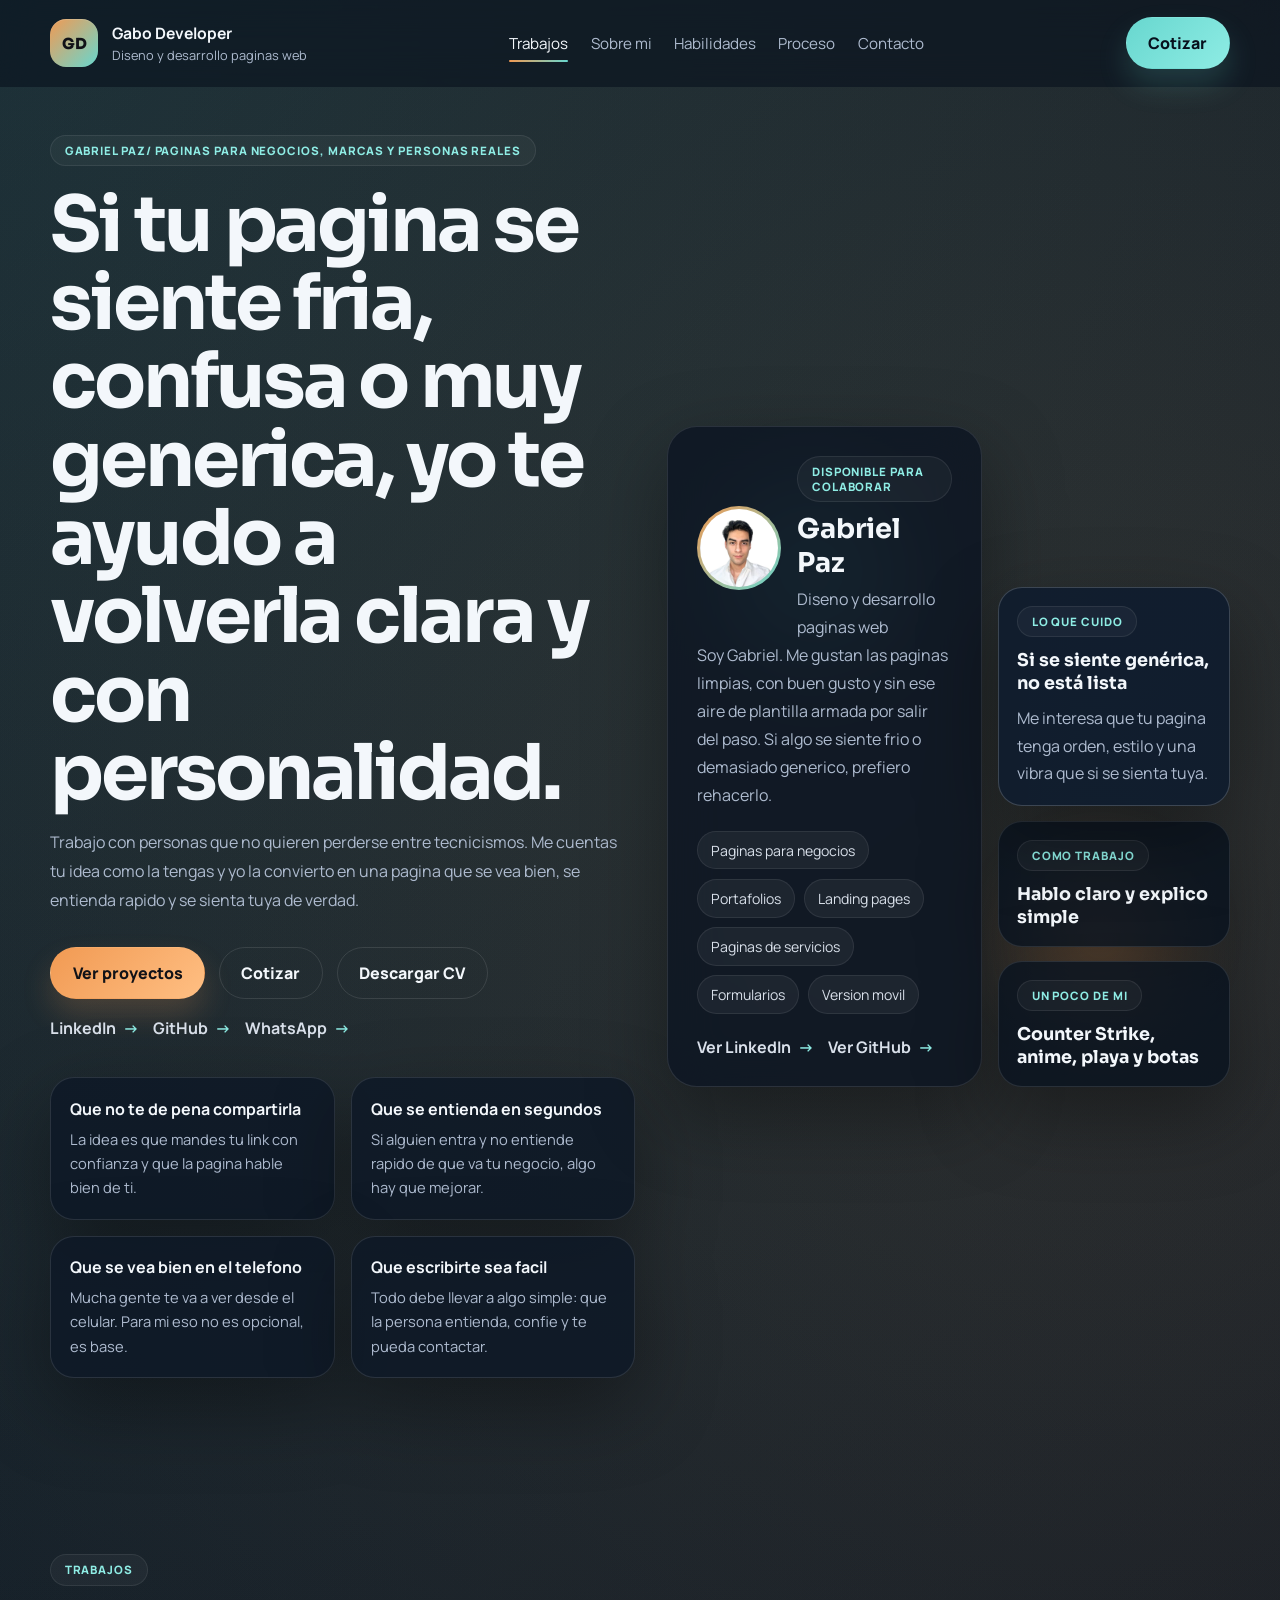
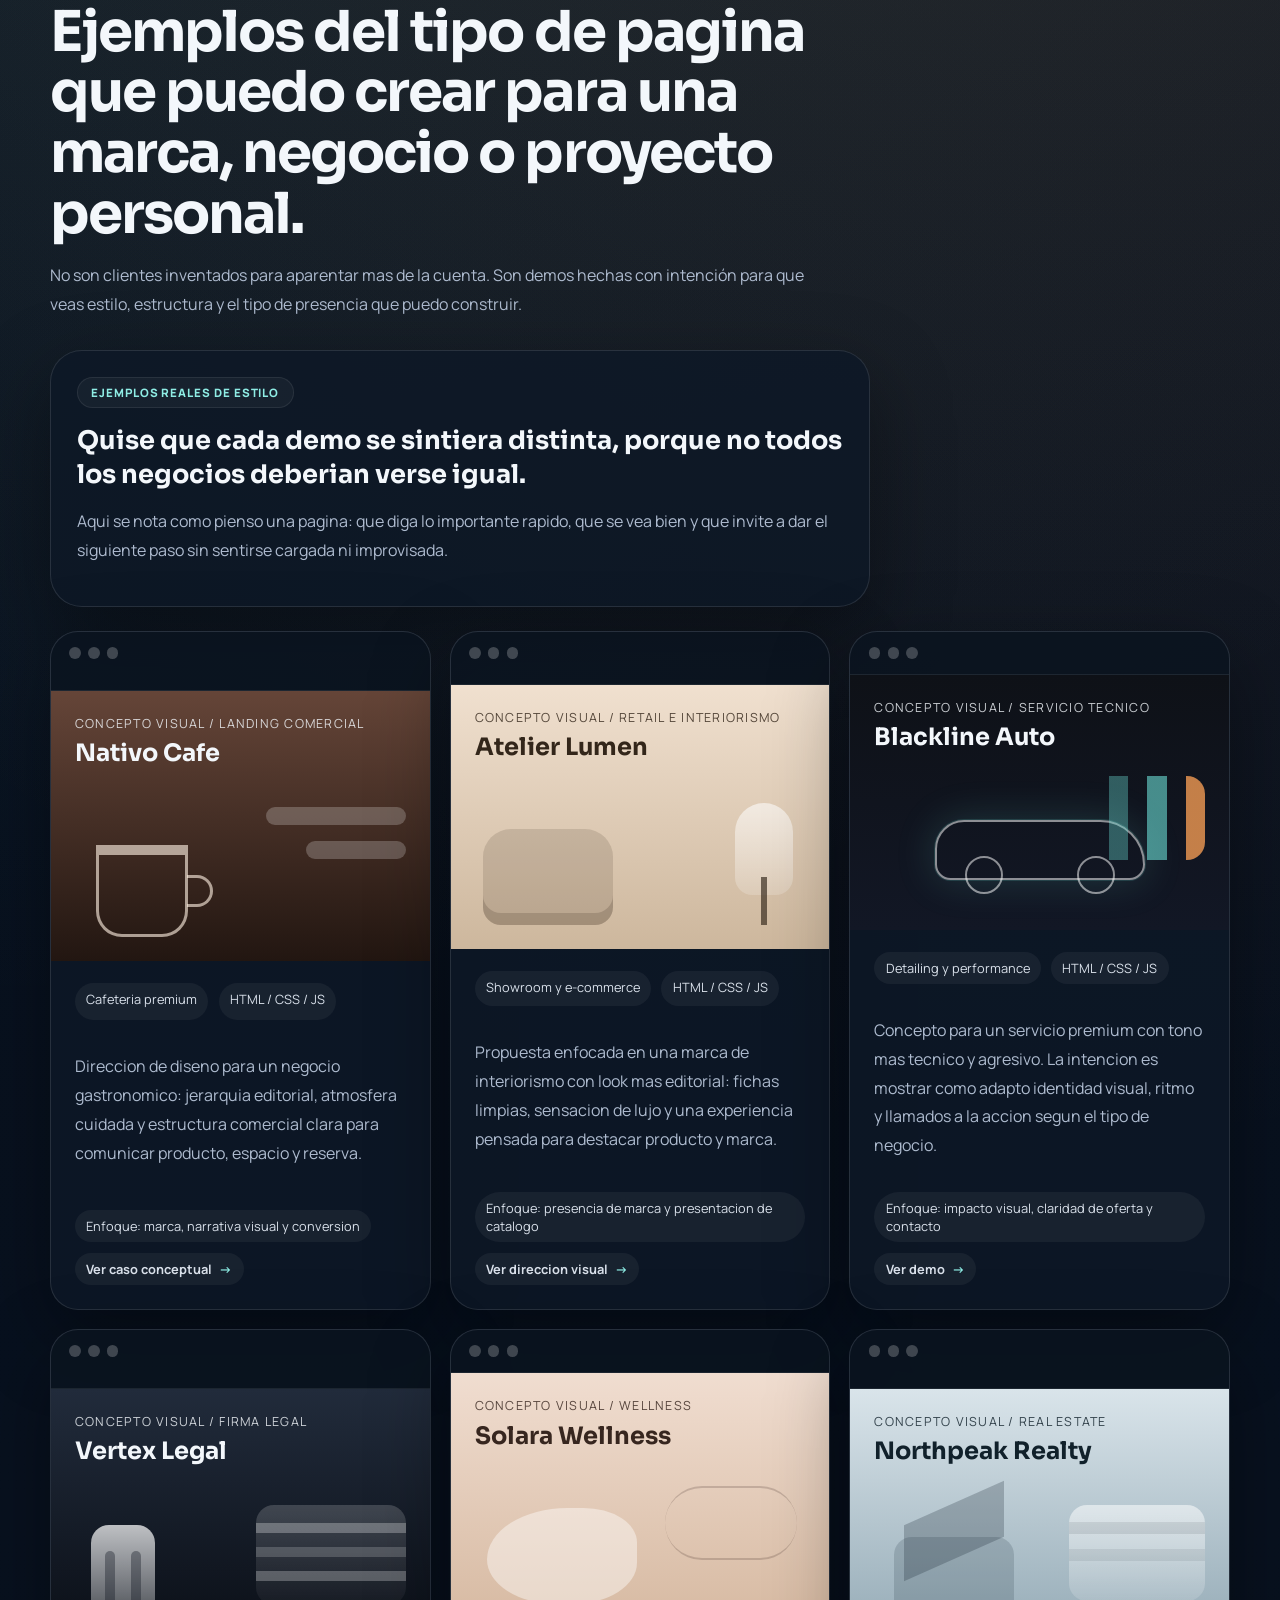
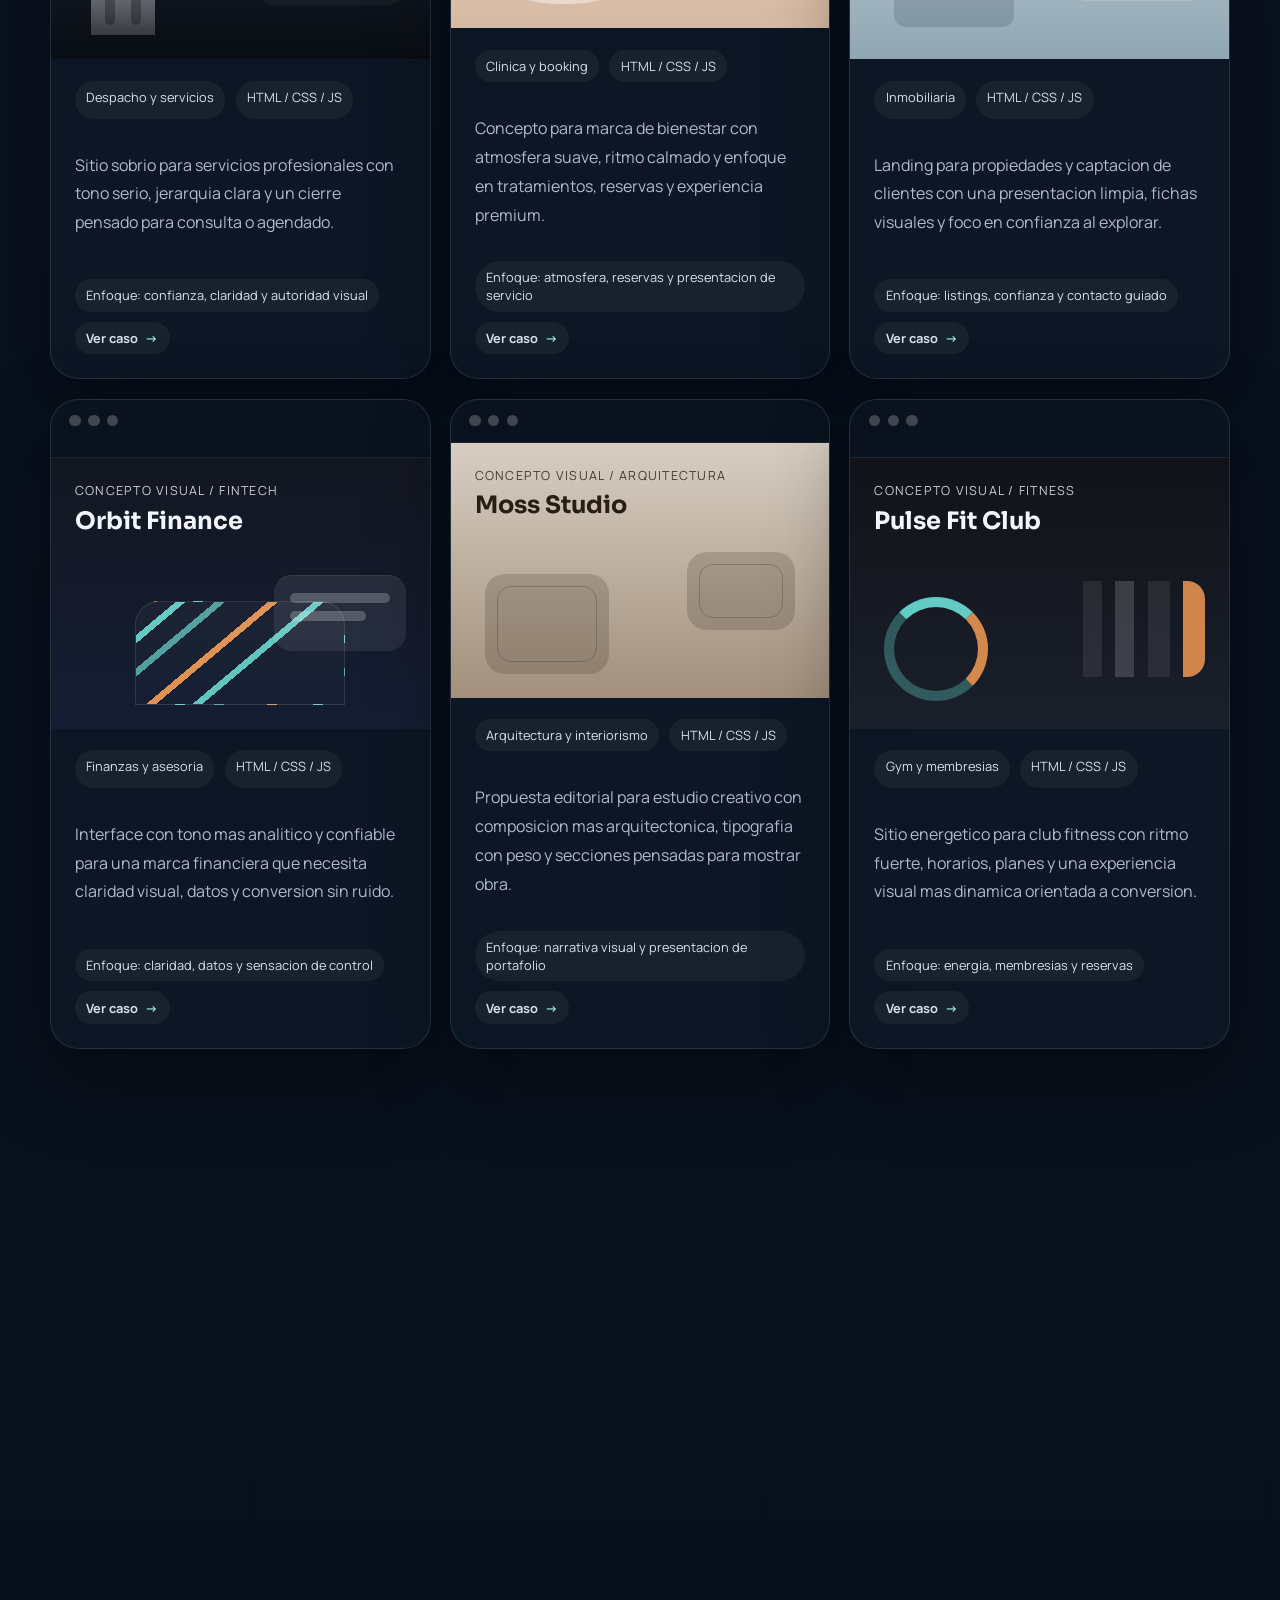
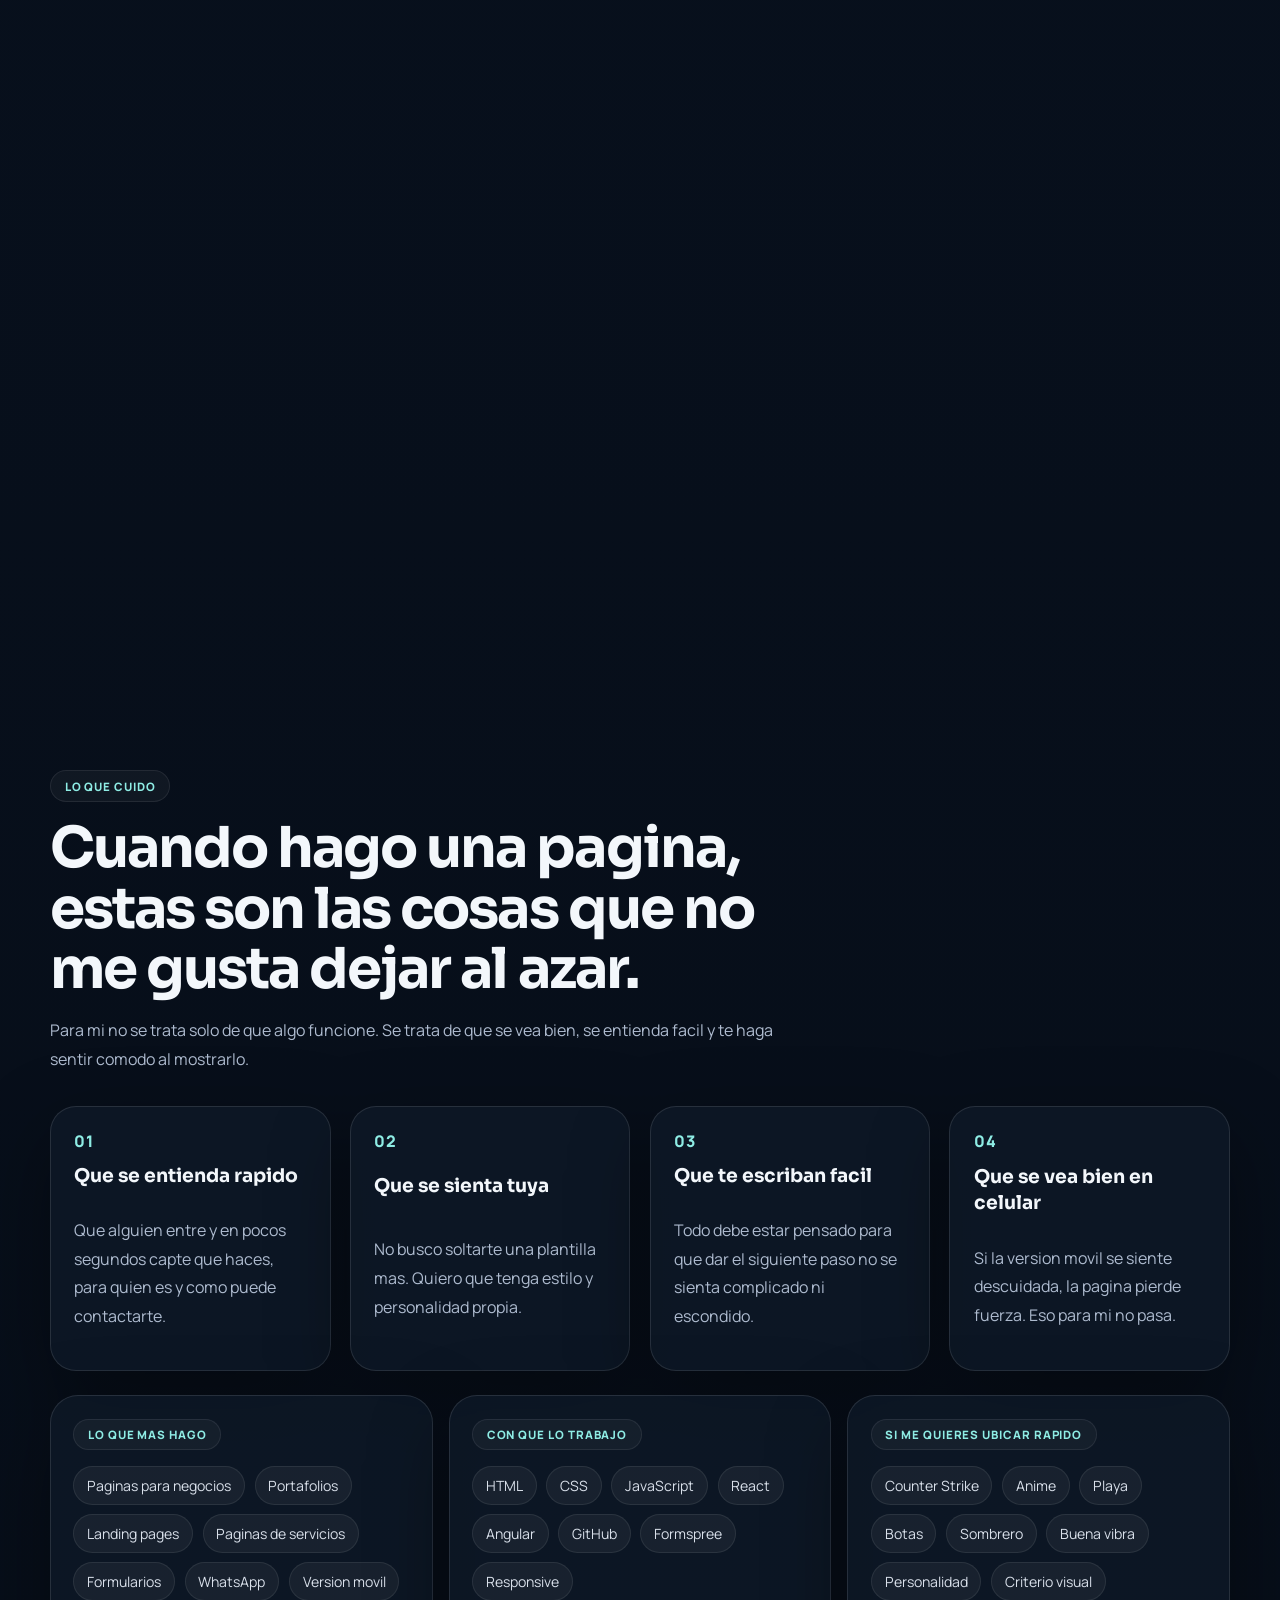
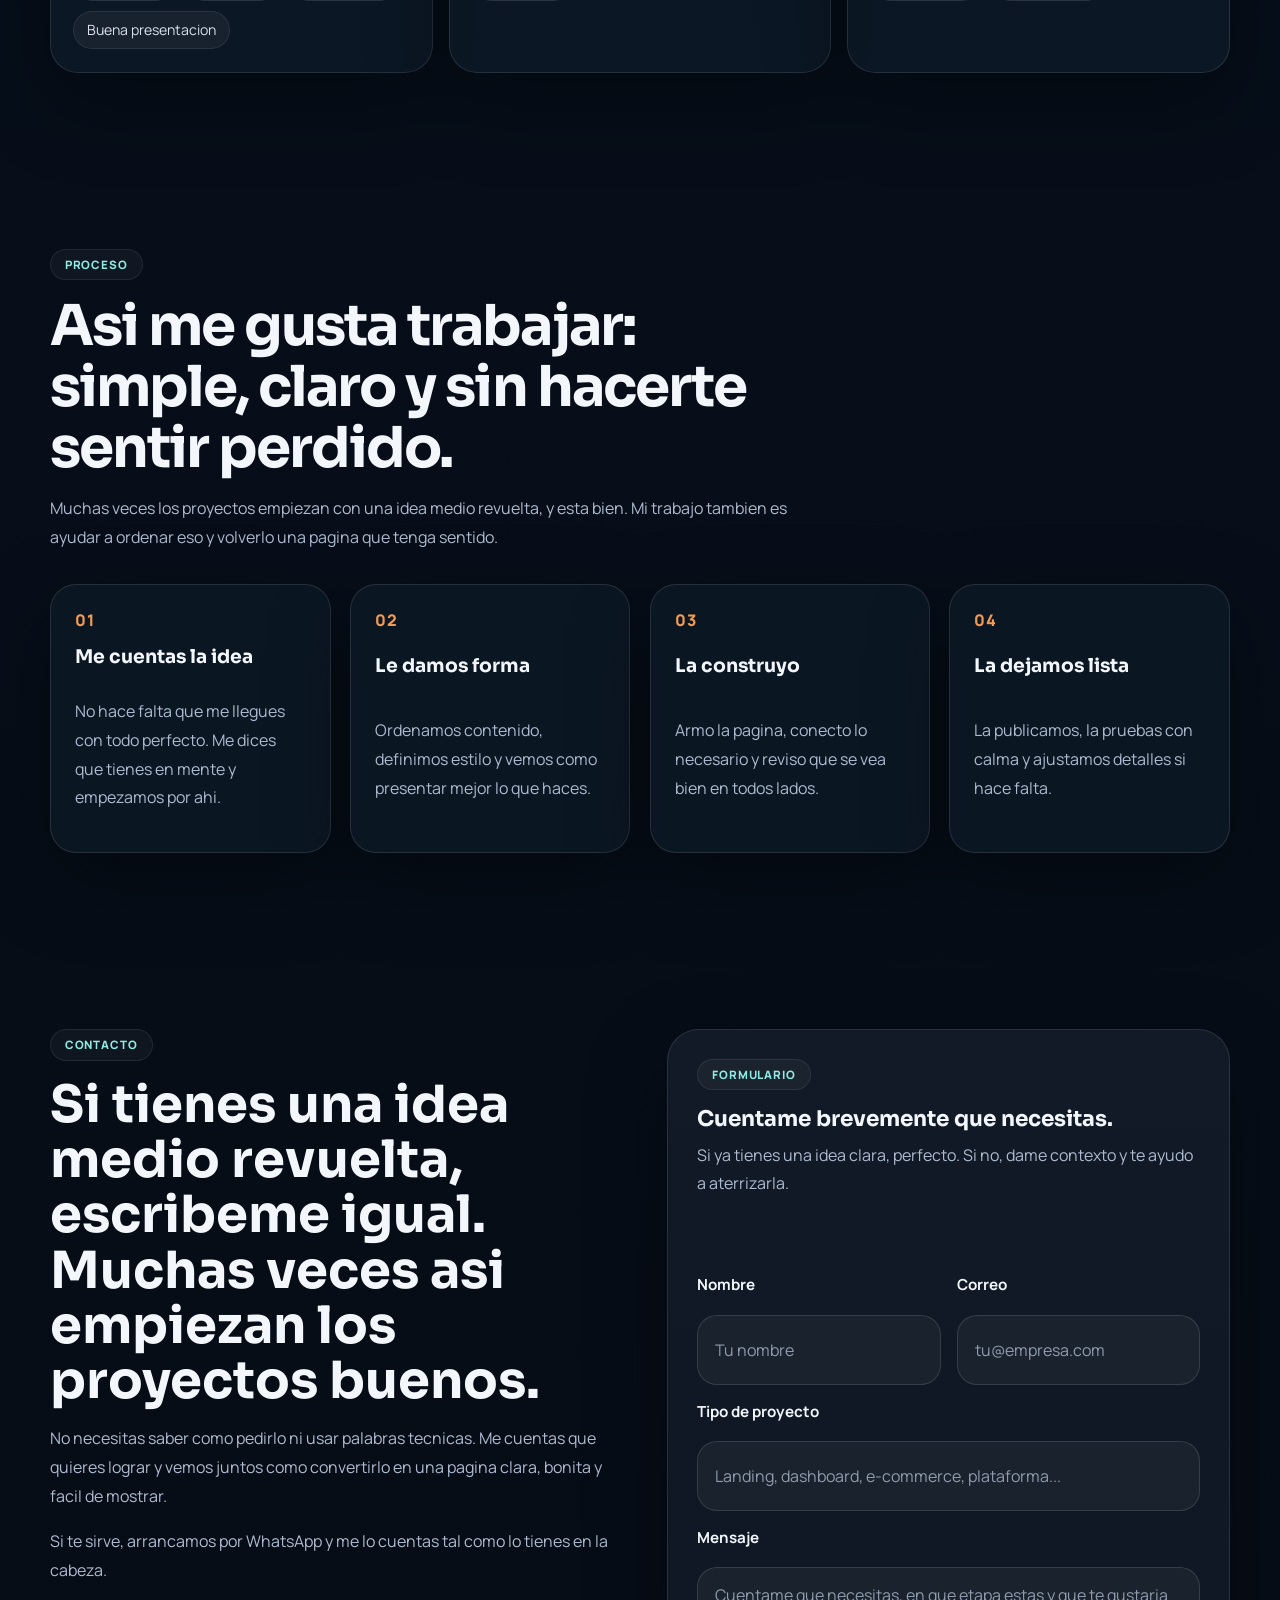
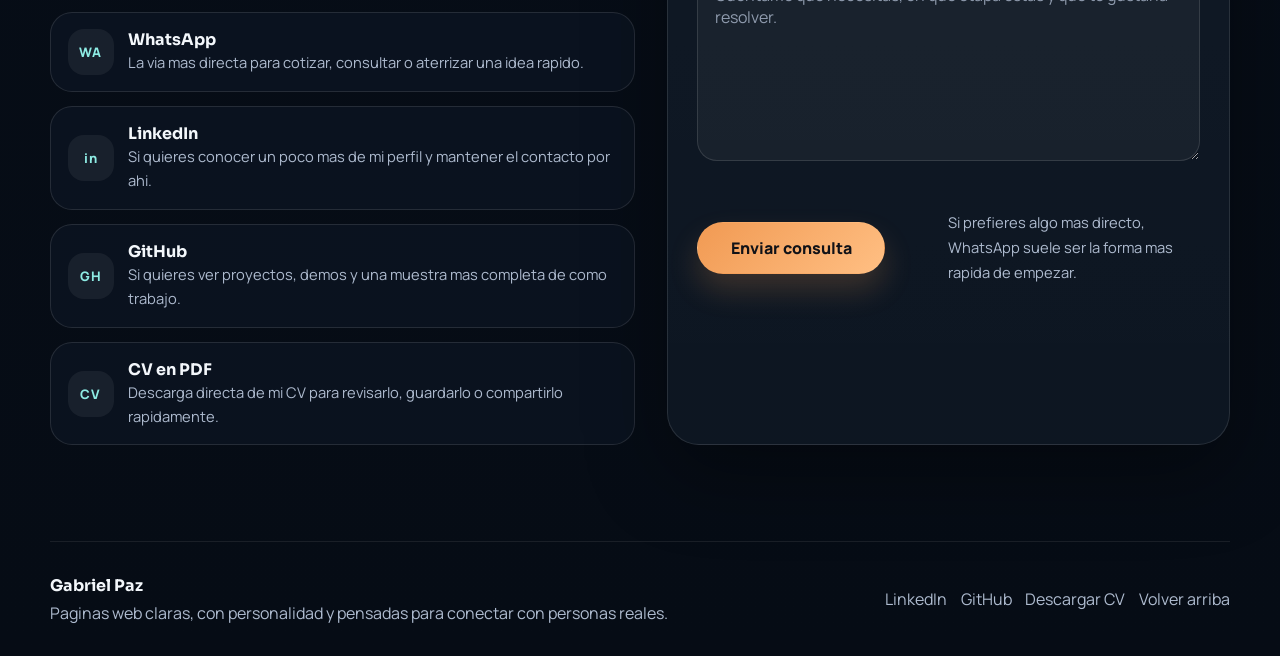
==== commit 8bed4d44: "feat: rewrite portfolio copy with a more personal voice" ====
--- a/index.html
+++ b/index.html
@@ -26,7 +26,7 @@
         <span class="brand-mark">GD</span>
         <span class="brand-copy">
           <strong data-field="brandName">Gabo Developer</strong>
-          <span data-field="role">Desarrollador web</span>
+          <span data-field="role">Diseno y desarrollo paginas web</span>
         </span>
       </a>
 
@@ -53,11 +53,11 @@
     <section class="hero section" id="inicio">
       <div class="container hero-grid">
         <div class="hero-copy" data-reveal>
-          <span class="eyebrow"><span data-field="name">Gabriel Paz</span> / Sitios web claros y con personalidad</span>
-          <h1>Creo sitios web que se ven bien, se entienden facil y transmiten confianza.</h1>
+          <span class="eyebrow"><span data-field="name">Gabriel Paz</span> / Paginas para negocios, marcas y personas reales</span>
+          <h1>Si tu pagina se siente fria, confusa o muy generica, yo te ayudo a volverla clara y con personalidad.</h1>
           <p class="hero-text">
-            Me gusta convertir ideas en paginas claras, atractivas y faciles de usar. Trabajo pensando en que tu
-            negocio se vea serio, cercano y listo para recibir clientes desde el primer vistazo.
+            Trabajo con personas que no quieren perderse entre tecnicismos. Me cuentas tu idea como la tengas y yo la
+            convierto en una pagina que se vea bien, se entienda rapido y se sienta tuya de verdad.
           </p>
 
           <div class="hero-actions">
@@ -80,20 +80,20 @@
 
           <div class="hero-indicators">
             <article class="indicator-card">
-              <strong>Claridad desde el inicio</strong>
-              <span>Tu pagina debe explicar rapido quien eres, que haces y por que confiar en ti.</span>
+              <strong>Que no te de pena compartirla</strong>
+              <span>La idea es que mandes tu link con confianza y que la pagina hable bien de ti.</span>
             </article>
             <article class="indicator-card">
-              <strong>Buena presencia visual</strong>
-              <span>Cuido estilo, orden y lectura para que tu marca se sienta bien presentada.</span>
+              <strong>Que se entienda en segundos</strong>
+              <span>Si alguien entra y no entiende rapido de que va tu negocio, algo hay que mejorar.</span>
             </article>
             <article class="indicator-card">
-              <strong>Experiencia simple y natural</strong>
-              <span>Busco que navegar tu sitio se sienta comodo tanto en celular como en computadora.</span>
+              <strong>Que se vea bien en el telefono</strong>
+              <span>Mucha gente te va a ver desde el celular. Para mi eso no es opcional, es base.</span>
             </article>
             <article class="indicator-card">
-              <strong>Trabajo cercano</strong>
-              <span>Me gusta hablar claro, aterrizar ideas y construir algo que realmente te represente.</span>
+              <strong>Que escribirte sea facil</strong>
+              <span>Todo debe llevar a algo simple: que la persona entienda, confie y te pueda contactar.</span>
             </article>
           </div>
         </div>
@@ -110,22 +110,22 @@
               <div>
                 <span class="panel-tag">Disponible para colaborar</span>
                 <h2 data-field="name">Gabriel Paz</h2>
-                <p data-field="role">Desarrollador web</p>
+                <p data-field="role">Diseno y desarrollo paginas web</p>
               </div>
             </div>
 
             <p class="hero-profile-text">
-              Me interesa crear paginas con buena presencia, estructura clara y una sensacion humana. No busco solo
-              que algo funcione: quiero que se vea bien, se entienda facil y deje una buena impresion.
+              Soy Gabriel. Me gustan las paginas limpias, con buen gusto y sin ese aire de plantilla armada por salir
+              del paso. Si algo se siente frio o demasiado generico, prefiero rehacerlo.
             </p>
 
             <div class="hero-stack">
+              <span>Paginas para negocios</span>
+              <span>Portafolios</span>
               <span>Landing pages</span>
-              <span>Portafolios</span>
-              <span>Marcas personales</span>
-              <span>Sitios para negocios</span>
+              <span>Paginas de servicios</span>
               <span>Formularios</span>
-              <span>Responsive</span>
+              <span>Version movil</span>
             </div>
 
             <div class="hero-profile-links">
@@ -141,20 +141,20 @@
           <div class="hero-note-stack">
             <button class="hero-note-card is-open" type="button" data-expand-card aria-expanded="true">
               <span class="panel-tag">Lo que cuido</span>
-              <strong>Paginas claras y con personalidad</strong>
-              <p>Quiero que tu negocio se vea confiable, agradable de recorrer y facil de entender.</p>
+              <strong>Si se siente genérica, no está lista</strong>
+              <p>Me interesa que tu pagina tenga orden, estilo y una vibra que si se sienta tuya.</p>
             </button>
 
             <button class="hero-note-card" type="button" data-expand-card aria-expanded="false">
               <span class="panel-tag">Como trabajo</span>
-              <strong>Cercano, claro y sin complicarte</strong>
-              <p>Prefiero conversaciones simples, ideas bien aterrizadas y un proceso ordenado de principio a fin.</p>
+              <strong>Hablo claro y explico simple</strong>
+              <p>No me gusta esconderme detras de palabras raras. Prefiero que entiendas todo desde el inicio.</p>
             </button>
 
             <button class="hero-note-card" type="button" data-expand-card aria-expanded="false">
               <span class="panel-tag">Un poco de mi</span>
               <strong>Counter Strike, anime, playa y botas</strong>
-              <p>Disfruto lo creativo, lo competitivo y cualquier lugar donde haya sombrero, botas y buena vibra.</p>
+              <p>Si me quieres ubicar rapido fuera del trabajo, por ahi va mi estilo y mi energia.</p>
             </button>
           </div>
         </div>
@@ -165,21 +165,20 @@
       <div class="container">
         <div class="section-heading" data-reveal>
           <span class="eyebrow">Trabajos</span>
-          <h2>Casos conceptuales con identidad propia y enfoque comercial.</h2>
+          <h2>Ejemplos del tipo de pagina que puedo crear para una marca, negocio o proyecto personal.</h2>
           <p>
-            Estos proyectos no intentan hacerse pasar por clientes reales. Son conceptos para mostrar direccion de
-            diseno, estructura comercial, variedad visual y capacidad de ejecucion en distintos tipos de negocio.
+            No son clientes inventados para aparentar mas de la cuenta. Son demos hechas con intención para que veas
+            estilo, estructura y el tipo de presencia que puedo construir.
           </p>
         </div>
 
         <div class="works-overview">
           <article class="works-intro-card" data-reveal>
-            <span class="panel-tag">Direccion visual</span>
-            <h3>Muestras conceptuales que dejan ver criterio, estructura y capacidad de ejecucion.</h3>
+            <span class="panel-tag">Ejemplos reales de estilo</span>
+            <h3>Quise que cada demo se sintiera distinta, porque no todos los negocios deberian verse igual.</h3>
             <p>
-              Los siguientes proyectos son conceptos visuales. No intentan hacerse pasar por clientes reales: sirven
-              para mostrar como planteo una landing, una marca o una experiencia comercial cuando el objetivo es que se
-              vea solida, clara y lista para presentarse.
+              Aqui se nota como pienso una pagina: que diga lo importante rapido, que se vea bien y que invite a dar
+              el siguiente paso sin sentirse cargada ni improvisada.
             </p>
           </article>
 
@@ -481,15 +480,14 @@
       <div class="container about-grid">
         <div class="about-copy" data-reveal>
           <span class="eyebrow">Sobre mi</span>
-          <h2>Me gusta crear paginas que se sientan humanas, claras y con personalidad.</h2>
+          <h2>No me interesa llenarte de palabras raras. Prefiero que tu pagina hable claro por ti.</h2>
           <p>
-            Soy Gabriel, y disfruto ayudar a personas, marcas y negocios a verse mejor en internet. No me interesa
-            solo que una web funcione; me importa que conecte, se entienda rapido y deje una buena impresion.
+            Hay personas y negocios que solo necesitan algo bien hecho para empezar a mostrarse mejor: una pagina que
+            ordene lo que hacen, se vea bien y les de confianza al compartirla. Justo ahi es donde me gusta entrar.
           </p>
           <p>
-            Fuera del trabajo me gusta jugar Counter Strike, disfruto mucho el anime, amo la playa y si un plan incluye
-            botas y sombrero, probablemente ahi estare. Esa mezcla entre detalle, estilo y autenticidad tambien influye
-            en la forma en que trabajo y presento cada proyecto.
+            Tambien soy de los que creen que una pagina dice mucho de una persona. Si se ve descuidada, fria o igual a
+            todas, se nota. Por eso me gusta cuidar el detalle y buscar que todo tenga mas personalidad.
           </p>
 
           <div class="about-links">
@@ -508,22 +506,22 @@
             <img src="./gabriel-foto.jpg" alt="Gabriel Paz">
             <figcaption>
               <strong data-field="name">Gabriel Paz</strong>
-              <span data-field="role">Desarrollador web</span>
+              <span data-field="role">Diseno y desarrollo paginas web</span>
             </figcaption>
           </figure>
 
           <div class="about-points">
             <article>
-              <strong>Enfoque</strong>
-              <span>Te ayudo a tener una pagina clara, atractiva y facil de compartir con tus clientes.</span>
+              <strong>Lo que busco</strong>
+              <span>Que veas tu pagina y pienses: "si, esto si me representa".</span>
             </article>
             <article>
-              <strong>Forma de trabajo</strong>
-              <span>Trabajo contigo de forma cercana, explicando todo simple y avanzando paso a paso.</span>
+              <strong>Como trabajo</strong>
+              <span>Me cuentas la idea, la ordenamos juntos y la vamos aterrizando sin enredos.</span>
             </article>
             <article>
-              <strong>Toque personal</strong>
-              <span>No me gusta hacer paginas genericas. Busco que tu sitio tenga personalidad y se sienta tuyo.</span>
+              <strong>Lo que no me gusta</strong>
+              <span>Las paginas frias, confusas y hechas solo por salir del paso.</span>
             </article>
           </div>
         </div>
@@ -533,77 +531,77 @@
     <section class="skills section" id="habilidades">
       <div class="container">
         <div class="section-heading" data-reveal>
-          <span class="eyebrow">Lo que aporto</span>
-          <h2>Mas que tecnicismos, busco que tu sitio se vea bien y te ayude a conectar mejor.</h2>
+          <span class="eyebrow">Lo que cuido</span>
+          <h2>Cuando hago una pagina, estas son las cosas que no me gusta dejar al azar.</h2>
           <p>
-            Claro que uso herramientas modernas, pero lo importante no es el nombre de la tecnologia sino el resultado:
-            una pagina clara, atractiva, facil de usar y lista para representar bien tu idea o tu negocio.
+            Para mi no se trata solo de que algo funcione. Se trata de que se vea bien, se entienda facil y te haga
+            sentir comodo al mostrarlo.
           </p>
         </div>
 
         <div class="capability-grid">
           <article class="capability-card" data-reveal>
             <span>01</span>
-            <h3>Paginas que se entienden rapido</h3>
-            <p>Organizo el contenido para que tus clientes sepan que haces sin perderse ni sentirse abrumados.</p>
+            <h3>Que se entienda rapido</h3>
+            <p>Que alguien entre y en pocos segundos capte que haces, para quien es y como puede contactarte.</p>
           </article>
           <article class="capability-card" data-reveal>
             <span>02</span>
-            <h3>Buena presencia visual</h3>
-            <p>Cuido colores, espacios, ritmo y estilo para que tu marca se vea seria y bien presentada.</p>
+            <h3>Que se sienta tuya</h3>
+            <p>No busco soltarte una plantilla mas. Quiero que tenga estilo y personalidad propia.</p>
           </article>
           <article class="capability-card" data-reveal>
             <span>03</span>
-            <h3>Contacto facil para tus clientes</h3>
-            <p>Preparo formularios y recorridos simples para que escribirte, cotizar o reservar sea algo natural.</p>
+            <h3>Que te escriban facil</h3>
+            <p>Todo debe estar pensado para que dar el siguiente paso no se sienta complicado ni escondido.</p>
           </article>
           <article class="capability-card" data-reveal>
             <span>04</span>
-            <h3>Listo para salir</h3>
-            <p>Te entrego algo ordenado, adaptable a celular y computadora, y listo para publicarse sin drama.</p>
+            <h3>Que se vea bien en celular</h3>
+            <p>Si la version movil se siente descuidada, la pagina pierde fuerza. Eso para mi no pasa.</p>
           </article>
         </div>
 
         <div class="stack-board" data-reveal>
           <article class="stack-card">
-            <span class="panel-tag">Herramientas</span>
+            <span class="panel-tag">Lo que mas hago</span>
+            <div class="skill-cloud">
+              <span>Paginas para negocios</span>
+              <span>Portafolios</span>
+              <span>Landing pages</span>
+              <span>Paginas de servicios</span>
+              <span>Formularios</span>
+              <span>WhatsApp</span>
+              <span>Version movil</span>
+              <span>Buena presentacion</span>
+            </div>
+          </article>
+
+          <article class="stack-card">
+            <span class="panel-tag">Con que lo trabajo</span>
             <div class="skill-cloud">
               <span>HTML</span>
               <span>CSS</span>
               <span>JavaScript</span>
               <span>React</span>
               <span>Angular</span>
+              <span>GitHub</span>
+              <span>Formspree</span>
               <span>Responsive</span>
-              <span>Animaciones</span>
-              <span>Maquetacion</span>
             </div>
           </article>
 
           <article class="stack-card">
-            <span class="panel-tag">Lo que resuelvo</span>
+            <span class="panel-tag">Si me quieres ubicar rapido</span>
             <div class="skill-cloud">
-              <span>Landing pages</span>
-              <span>Portafolios</span>
-              <span>Sitios corporativos</span>
-              <span>Formularios</span>
-              <span>Reservas</span>
-              <span>Catalogos</span>
-              <span>Integraciones</span>
-              <span>Experiencia de usuario</span>
-            </div>
-          </article>
-
-          <article class="stack-card">
-            <span class="panel-tag">Forma de trabajo</span>
-            <div class="skill-cloud">
-              <span>Orden</span>
-              <span>Claridad</span>
-              <span>Buena comunicacion</span>
-              <span>Revision visual</span>
-              <span>Detalles cuidados</span>
-              <span>Deploy</span>
-              <span>Mejora continua</span>
-              <span>Seguimiento</span>
+              <span>Counter Strike</span>
+              <span>Anime</span>
+              <span>Playa</span>
+              <span>Botas</span>
+              <span>Sombrero</span>
+              <span>Buena vibra</span>
+              <span>Personalidad</span>
+              <span>Criterio visual</span>
             </div>
           </article>
         </div>
@@ -614,33 +612,33 @@
       <div class="container">
         <div class="section-heading" data-reveal>
           <span class="eyebrow">Proceso</span>
-          <h2>Trabajo de forma simple para que el proyecto avance sin enredos.</h2>
+          <h2>Asi me gusta trabajar: simple, claro y sin hacerte sentir perdido.</h2>
           <p>
-            Me gusta que desde el inicio sepas como vamos a trabajar, en que etapa estamos y que sigue despues.
-            Nada de vueltas innecesarias ni palabras raras para impresionar.
+            Muchas veces los proyectos empiezan con una idea medio revuelta, y esta bien. Mi trabajo tambien es ayudar
+            a ordenar eso y volverlo una pagina que tenga sentido.
           </p>
         </div>
 
         <div class="timeline">
           <article class="timeline-item" data-reveal>
             <span>01</span>
-            <h3>Descubrimiento</h3>
-            <p>Platicamos tu idea, entendemos que quieres lograr y aclaramos el mensaje que quieres transmitir.</p>
+            <h3>Me cuentas la idea</h3>
+            <p>No hace falta que me llegues con todo perfecto. Me dices que tienes en mente y empezamos por ahi.</p>
           </article>
           <article class="timeline-item" data-reveal>
             <span>02</span>
-            <h3>Estructura y estilo</h3>
-            <p>Ordeno el contenido y defino una direccion visual para que todo se vea claro, coherente y atractivo.</p>
+            <h3>Le damos forma</h3>
+            <p>Ordenamos contenido, definimos estilo y vemos como presentar mejor lo que haces.</p>
           </article>
           <article class="timeline-item" data-reveal>
             <span>03</span>
-            <h3>Desarrollo</h3>
-            <p>Construyo el sitio, conecto lo necesario y reviso que funcione bien en celular y computadora.</p>
+            <h3>La construyo</h3>
+            <p>Armo la pagina, conecto lo necesario y reviso que se vea bien en todos lados.</p>
           </article>
           <article class="timeline-item" data-reveal>
             <span>04</span>
-            <h3>Entrega y mejora</h3>
-            <p>Te entrego algo listo para mostrar, compartir y seguir mejorando si el proyecto crece.</p>
+            <h3>La dejamos lista</h3>
+            <p>La publicamos, la pruebas con calma y ajustamos detalles si hace falta.</p>
           </article>
         </div>
       </div>
@@ -650,13 +648,13 @@
       <div class="container contact-grid">
         <div class="contact-copy" data-reveal>
           <span class="eyebrow">Contacto</span>
-          <h2>Si tienes una idea, una marca o un negocio que quieras presentar mejor, escribeme.</h2>
+          <h2>Si tienes una idea medio revuelta, escribeme igual. Muchas veces asi empiezan los proyectos buenos.</h2>
           <p>
-            No necesitas llegar con todo resuelto. Podemos empezar con algo simple, poner orden a la idea y construir
-            una pagina que te haga sentir comodo al compartirla con otras personas.
+            No necesitas saber como pedirlo ni usar palabras tecnicas. Me cuentas que quieres lograr y vemos juntos
+            como convertirlo en una pagina clara, bonita y facil de mostrar.
           </p>
           <p class="contact-trust">
-            Me gusta trabajar con trato cercano, buena comunicacion y pasos claros desde el principio.
+            Si te sirve, arrancamos por WhatsApp y me lo cuentas tal como lo tienes en la cabeza.
           </p>
 
           <div class="contact-shortcuts">
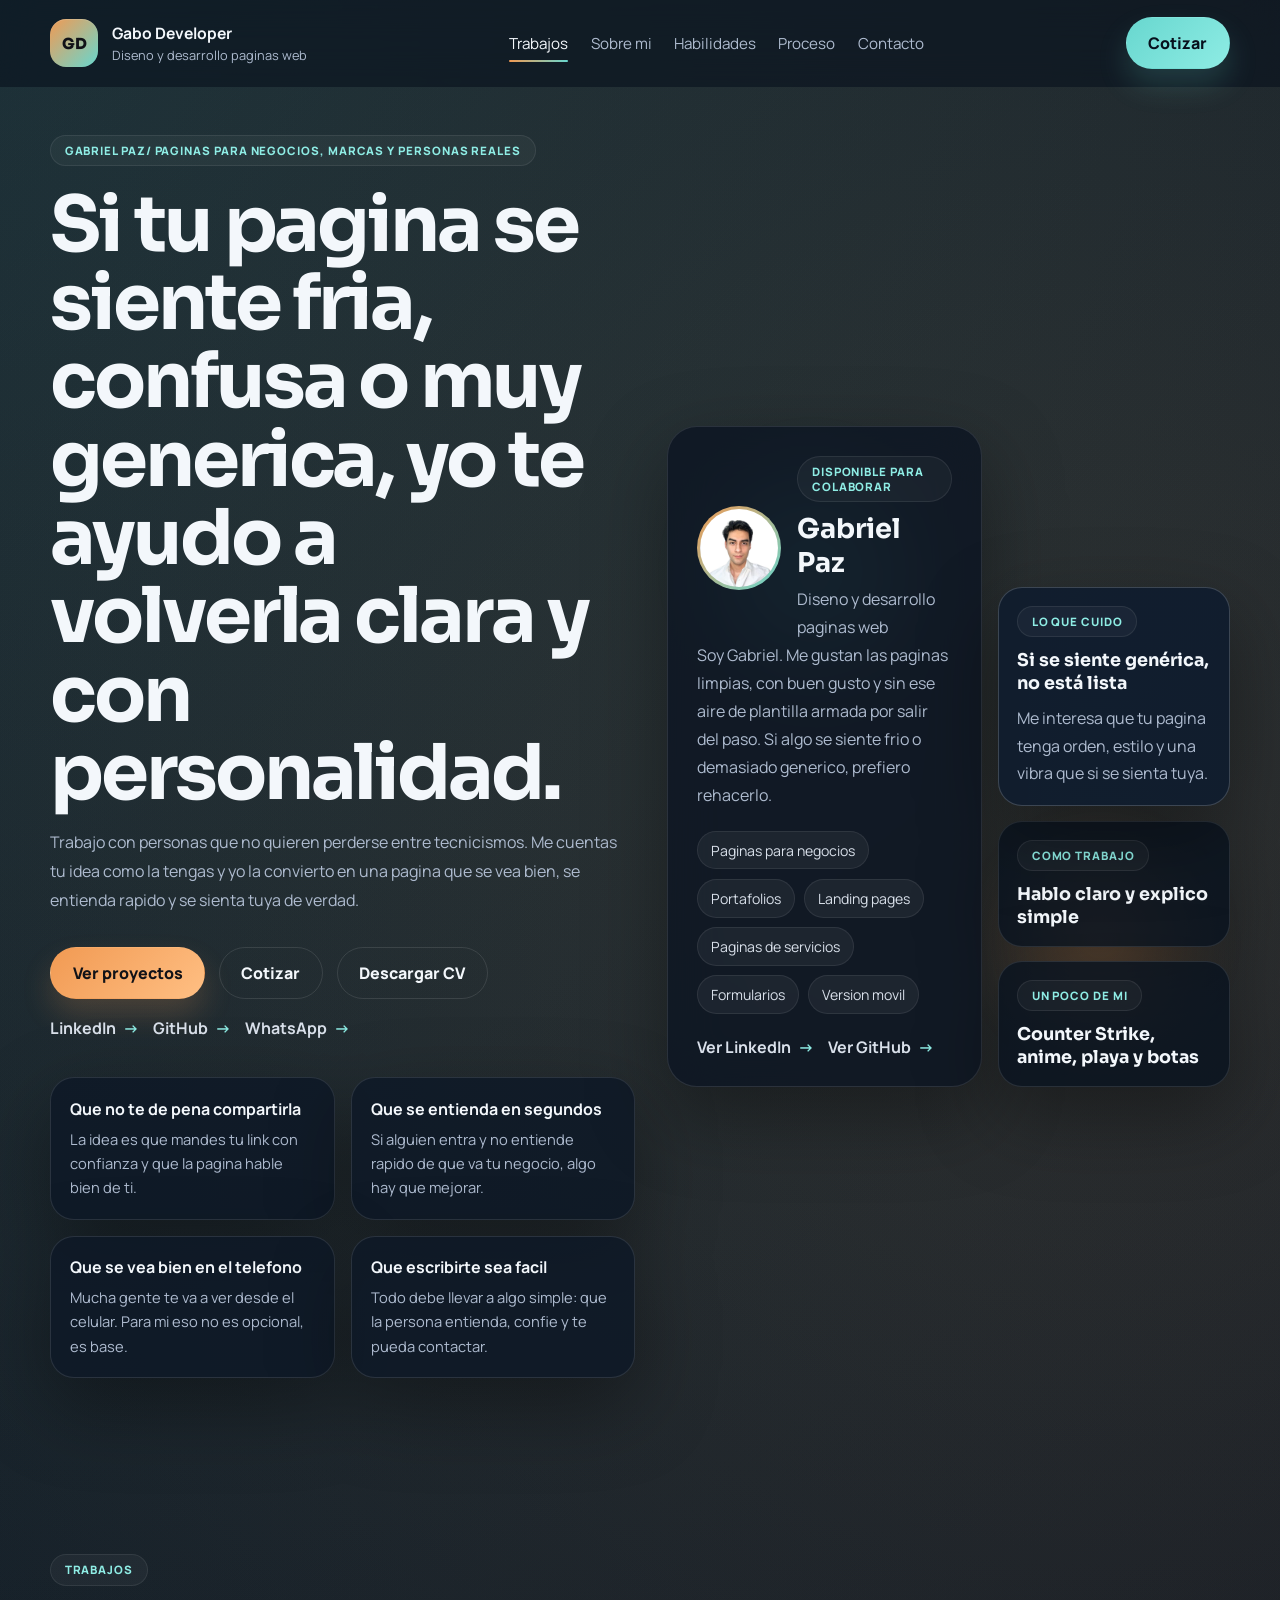
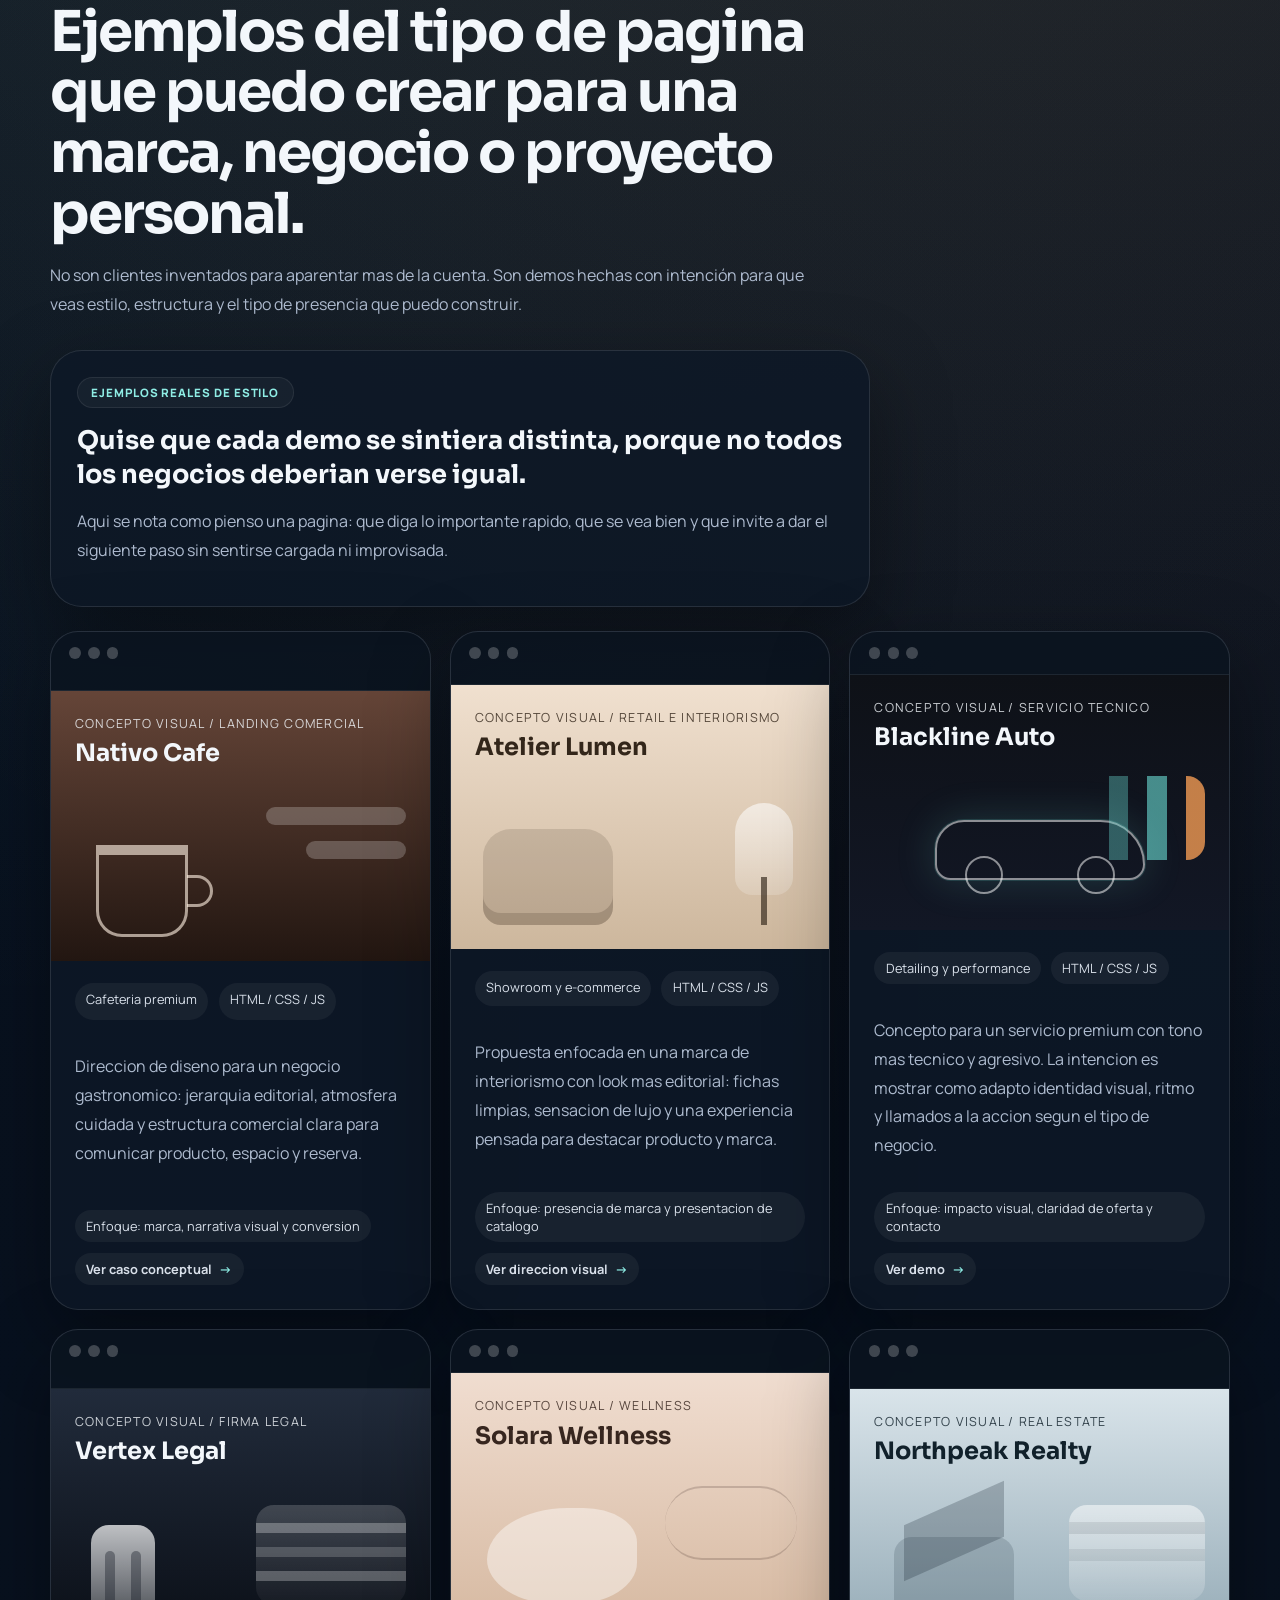
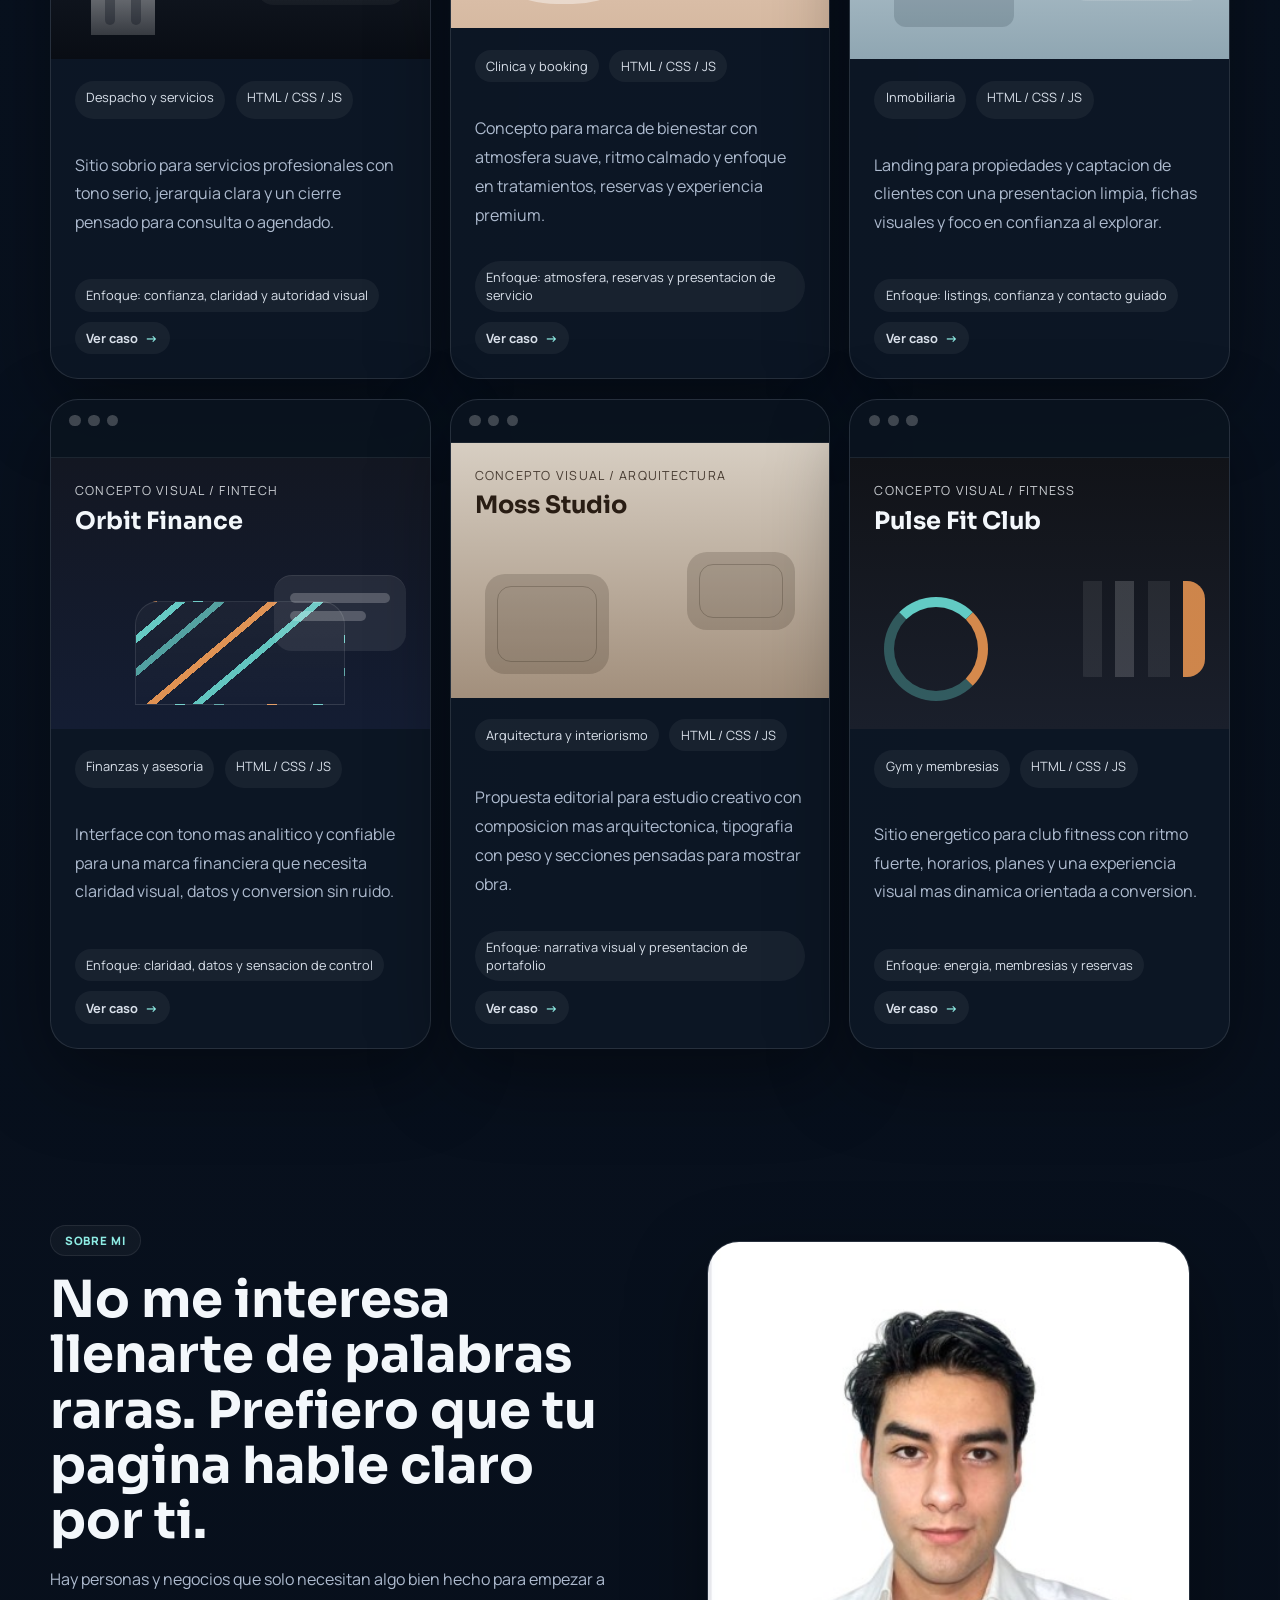
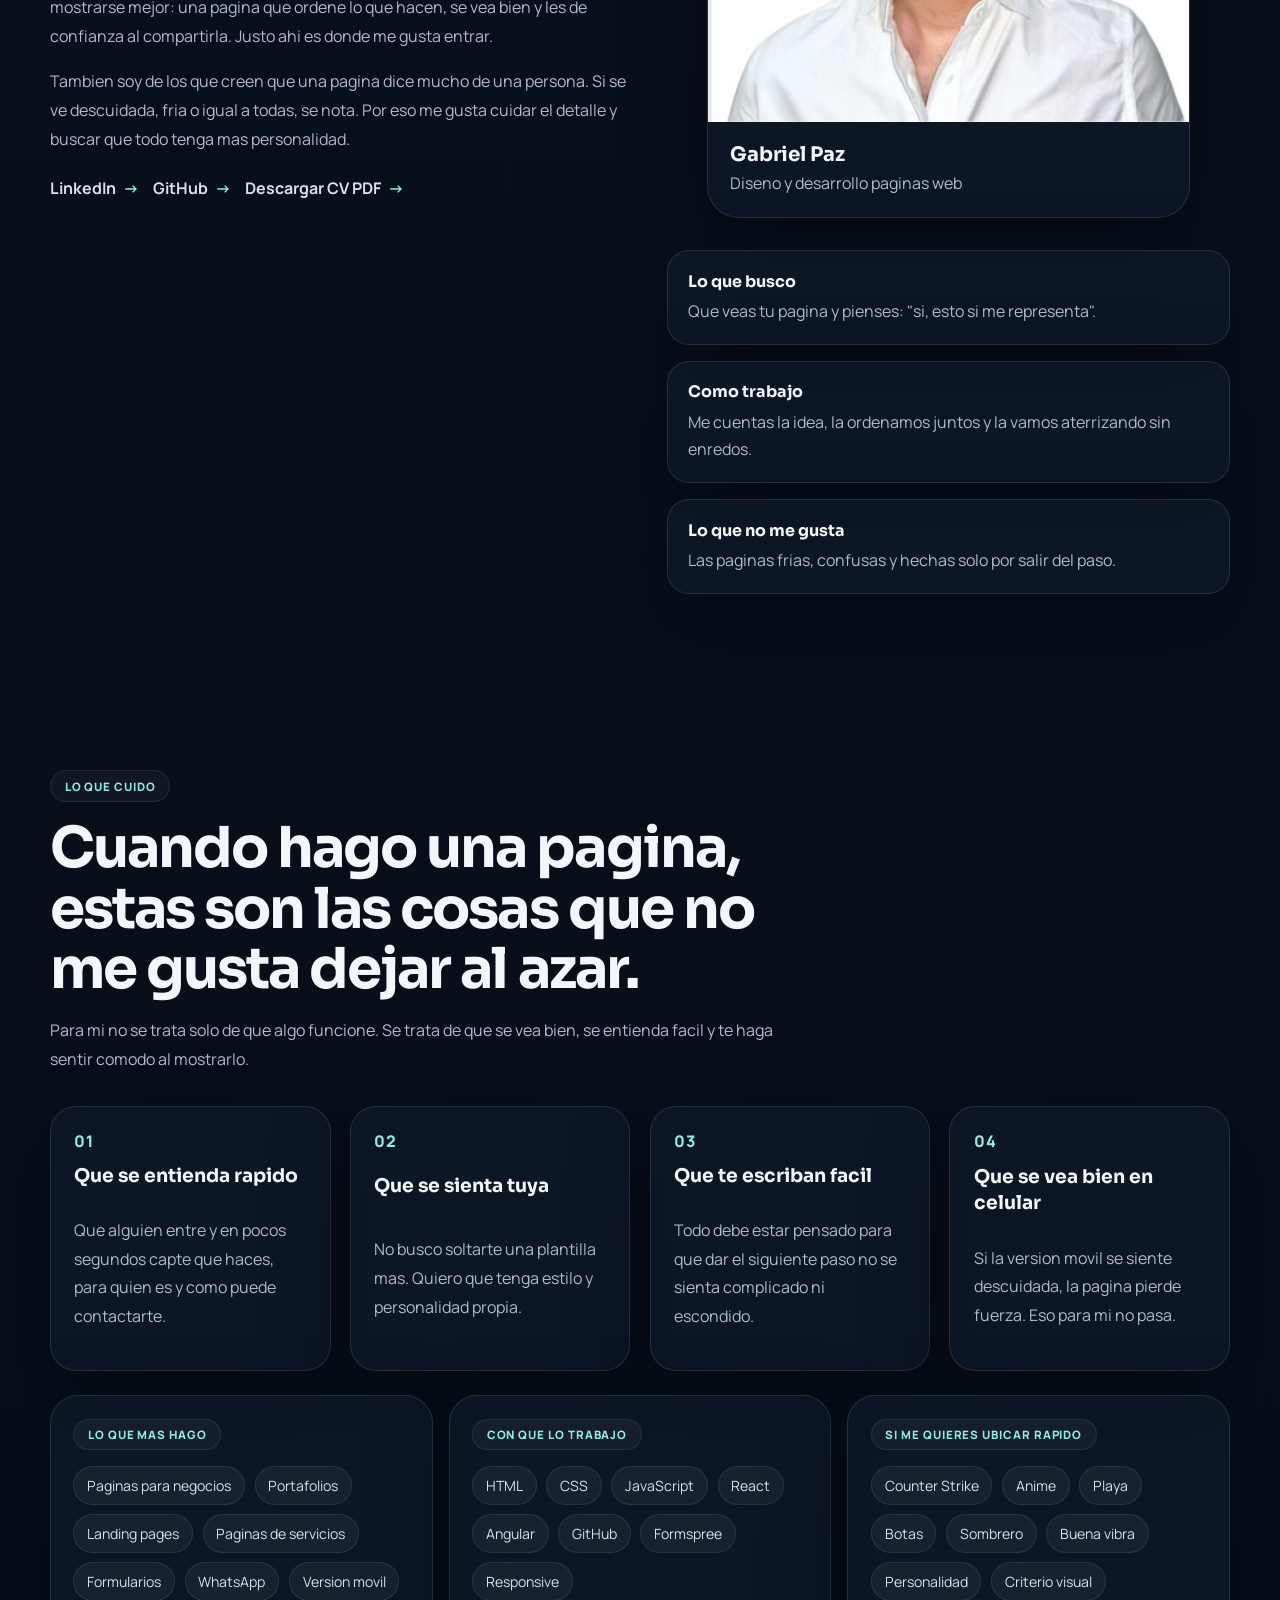
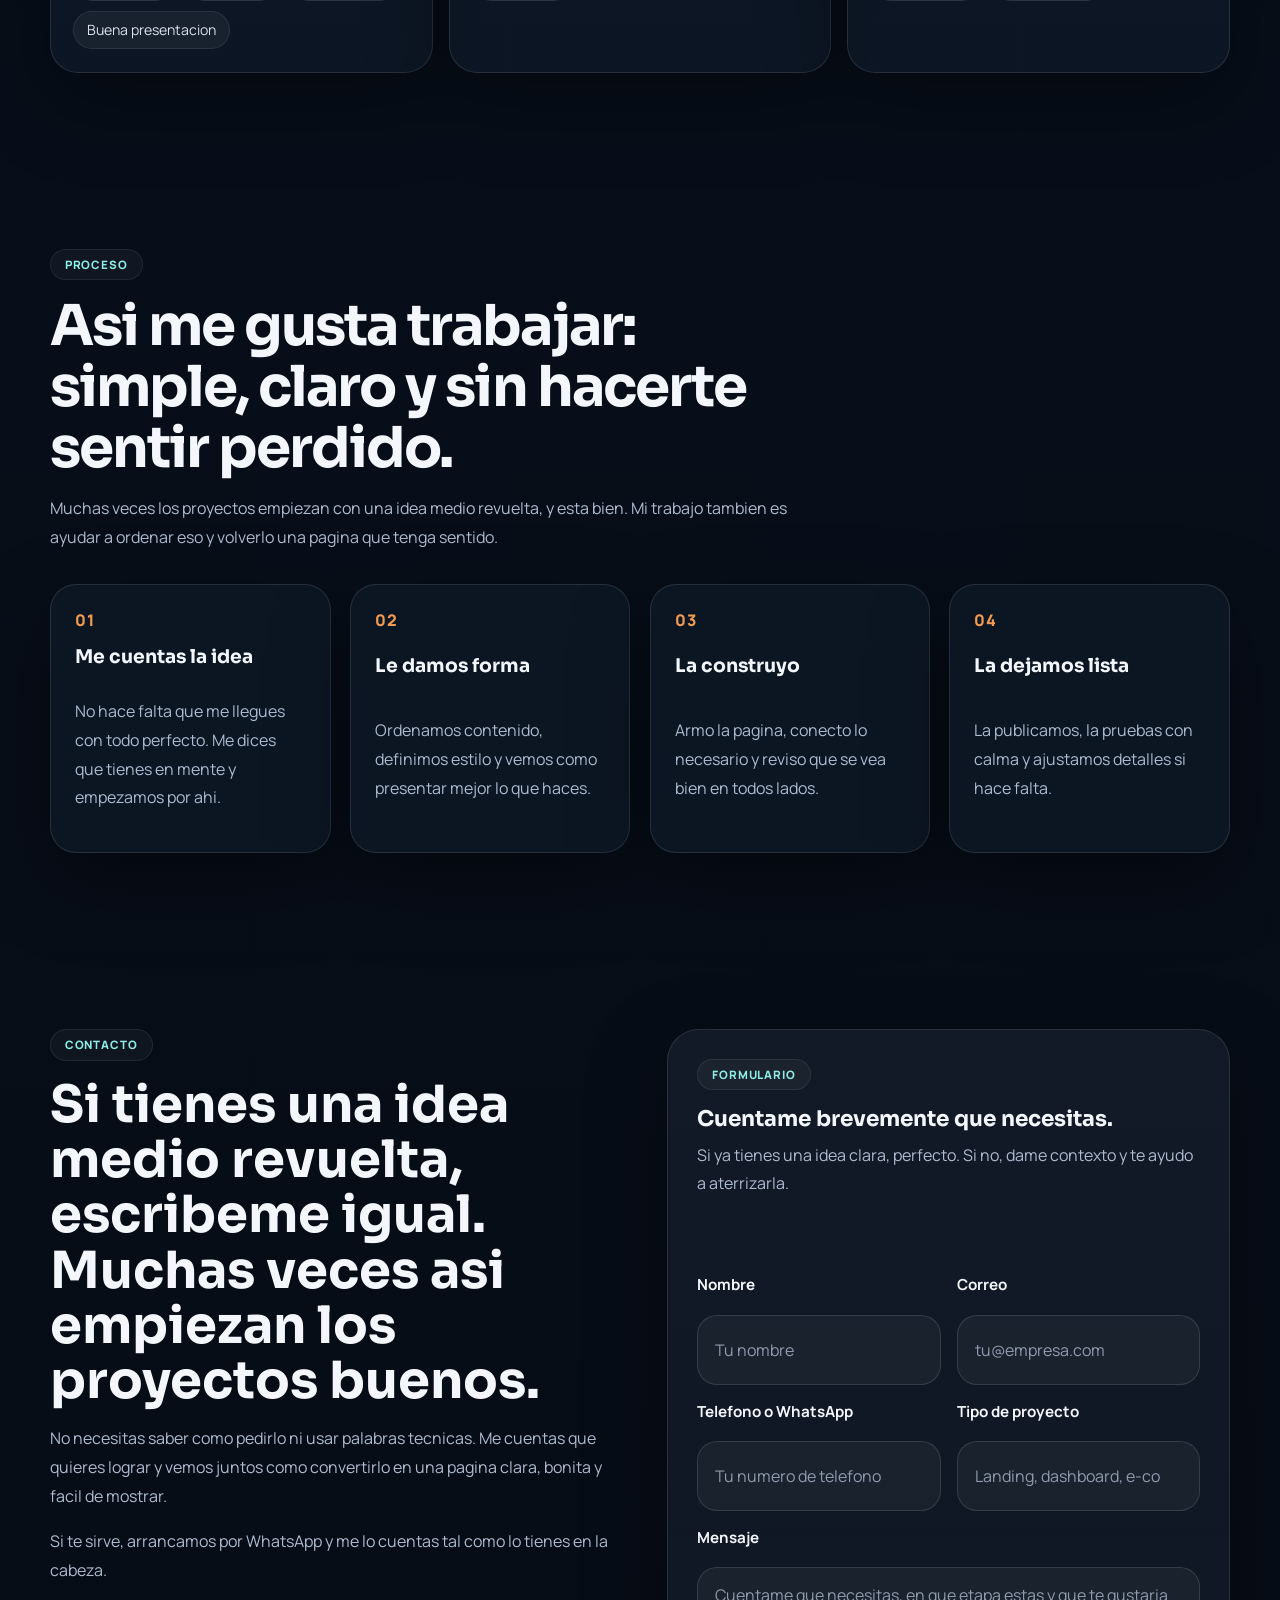
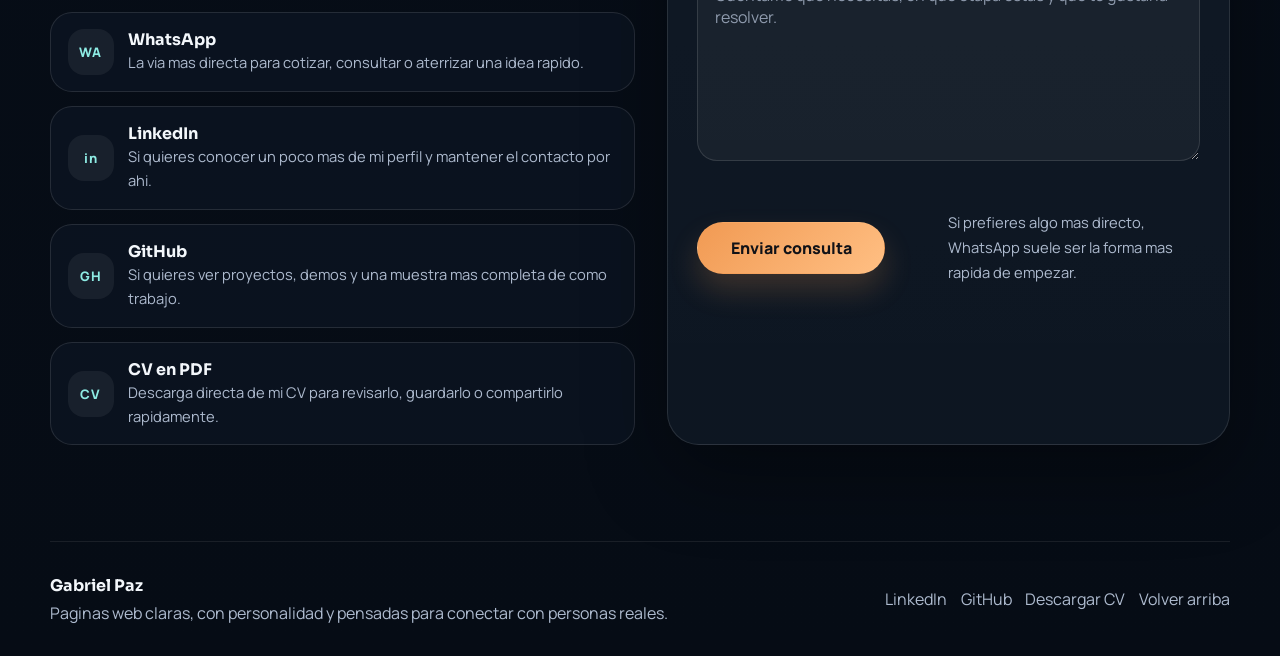
==== commit 927a2d4b: "feat: collect phone number in contact form" ====
--- a/index.html
+++ b/index.html
@@ -705,7 +705,18 @@
               <span>Correo</span>
               <input type="email" name="email" placeholder="tu@empresa.com" required>
             </label>
-            <label class="field field-full">
+            <label class="field field-half">
+              <span>Telefono o WhatsApp</span>
+              <input
+                type="tel"
+                name="phone"
+                inputmode="tel"
+                autocomplete="tel"
+                placeholder="Tu numero de telefono"
+                required
+              >
+            </label>
+            <label class="field field-half">
               <span>Tipo de proyecto</span>
               <input
                 type="text"
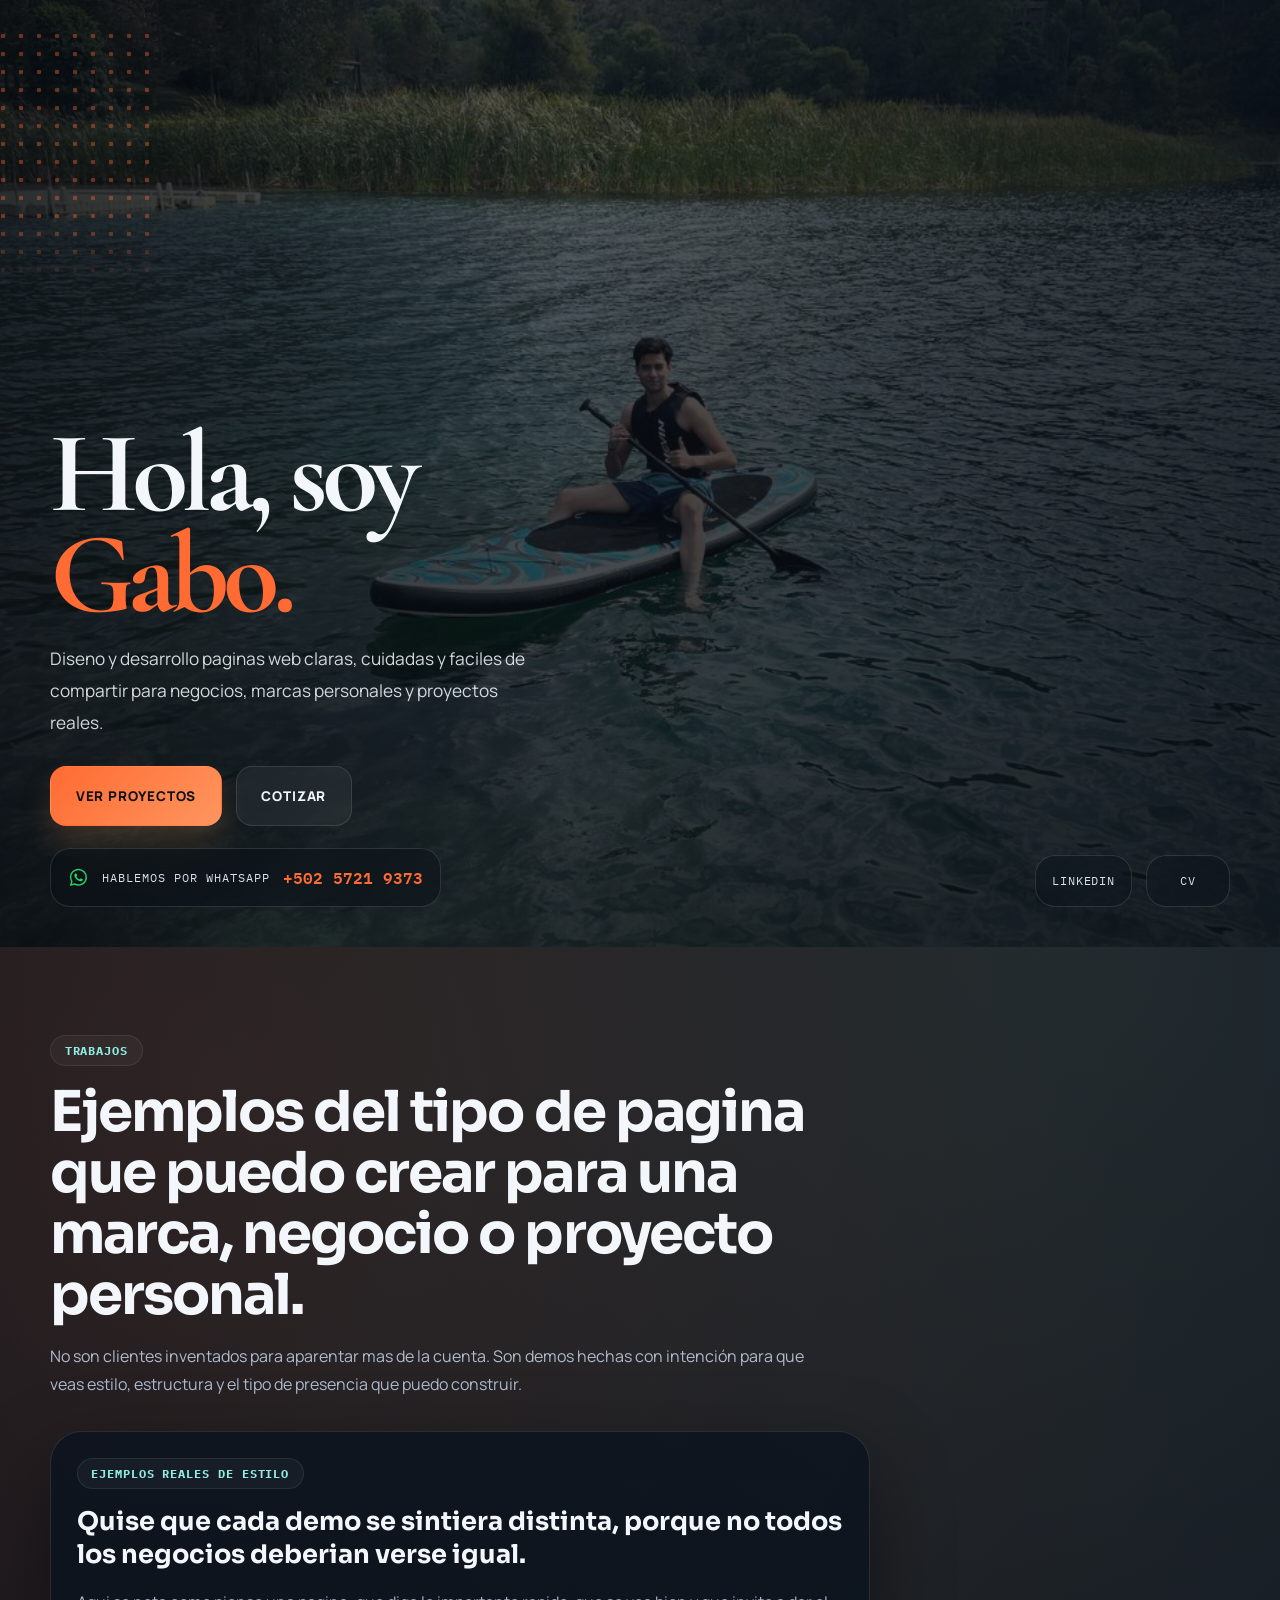
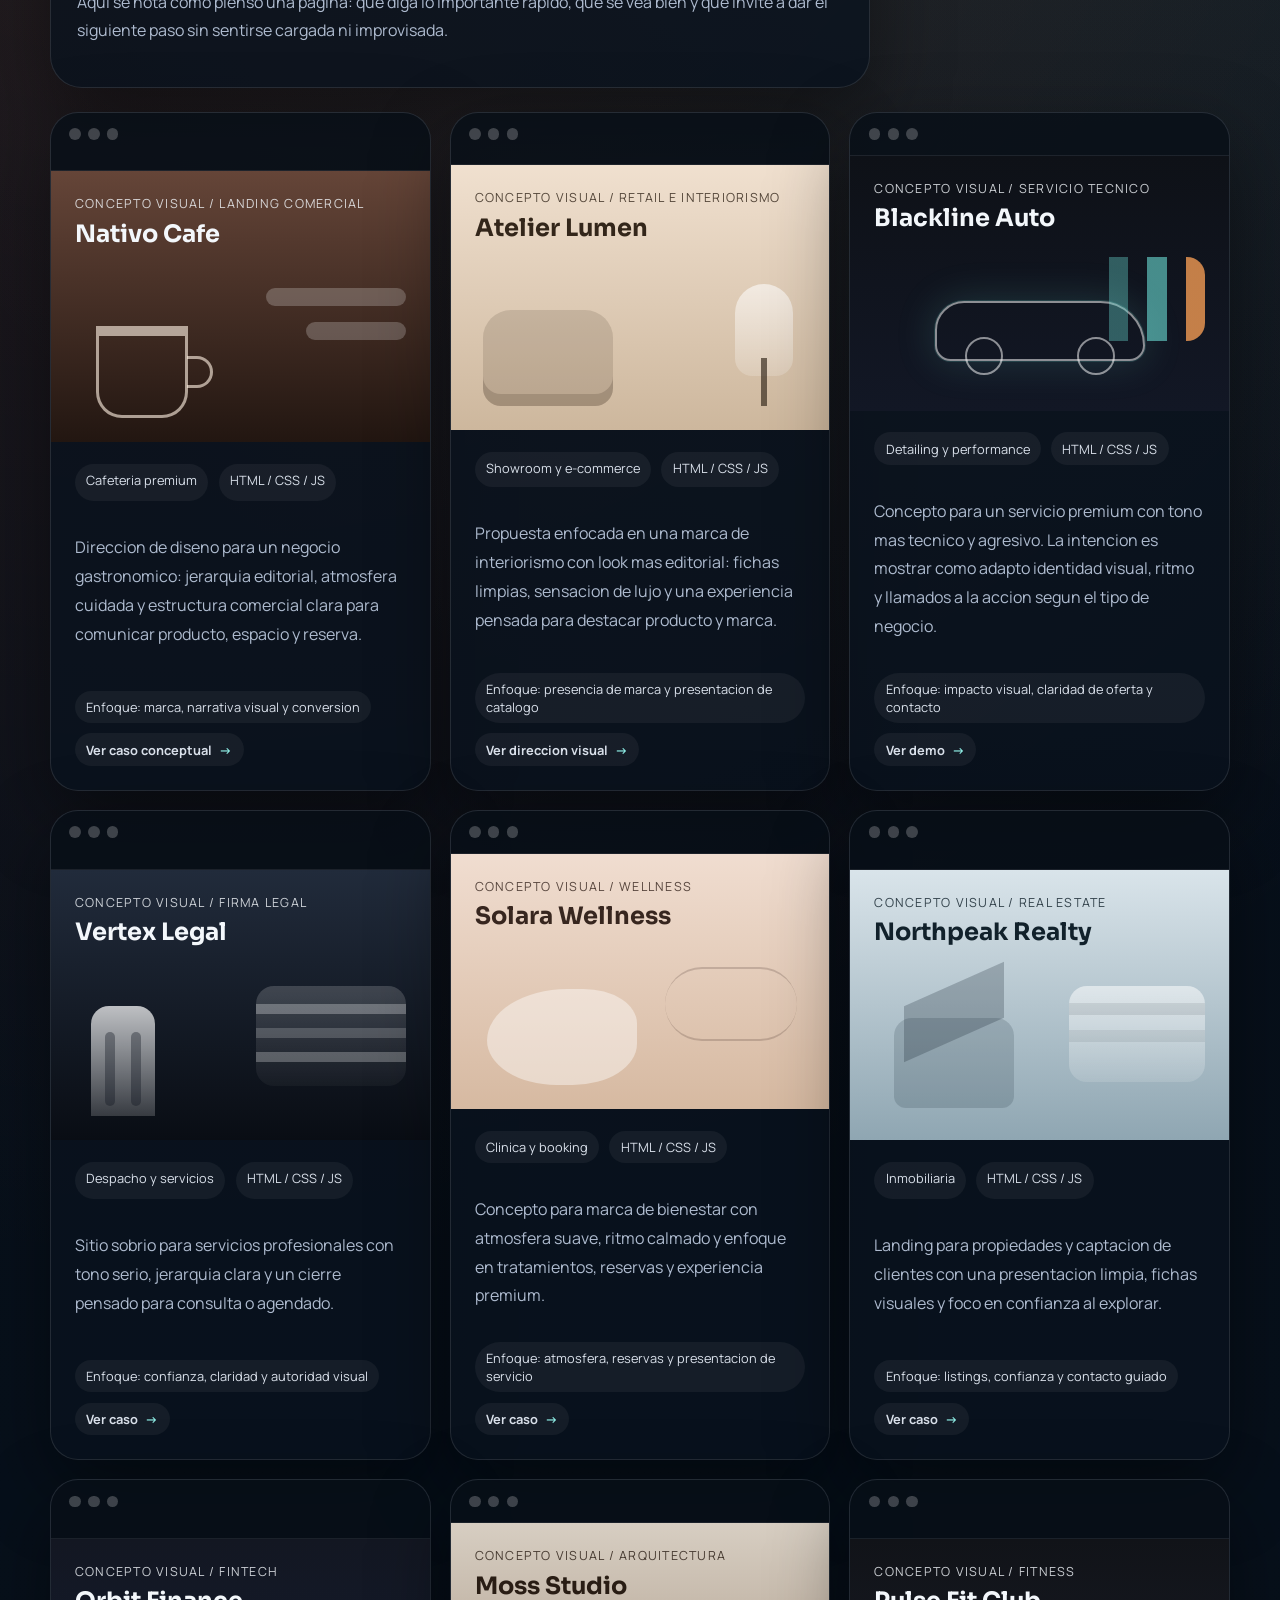
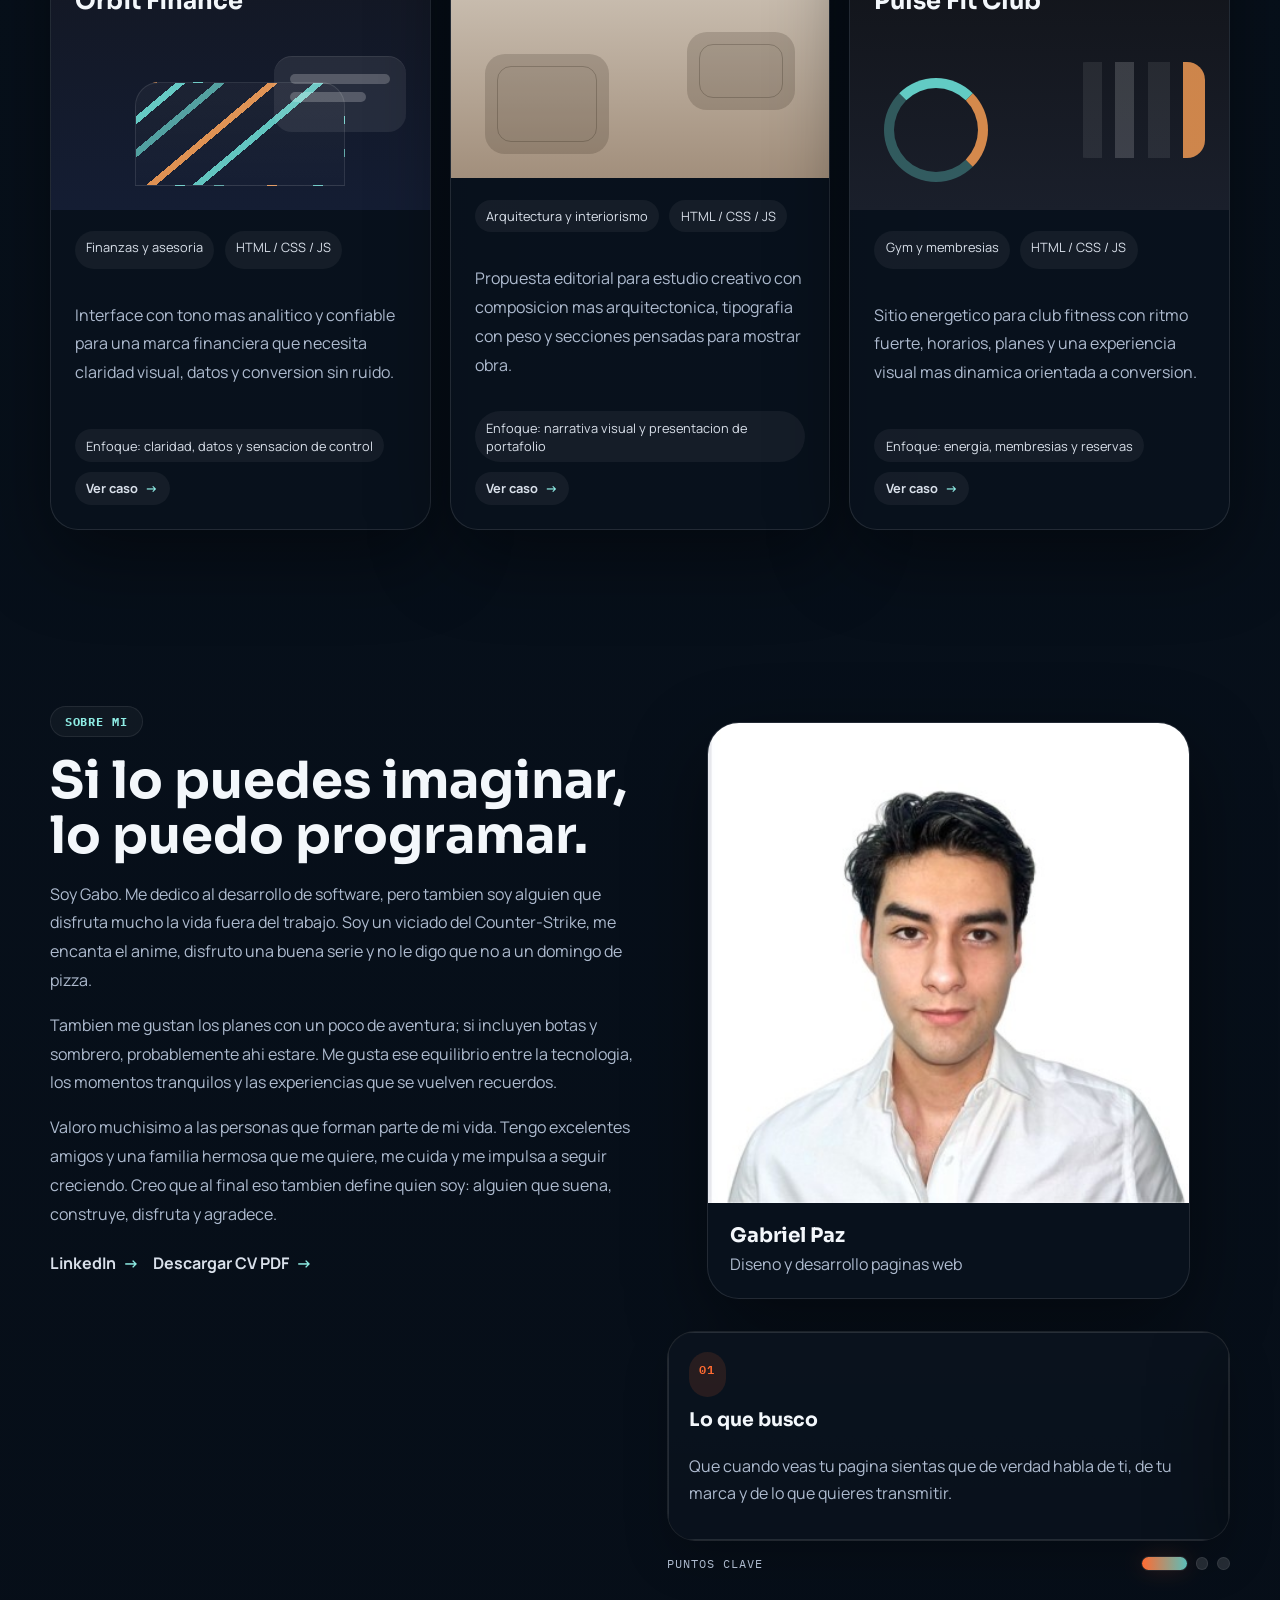
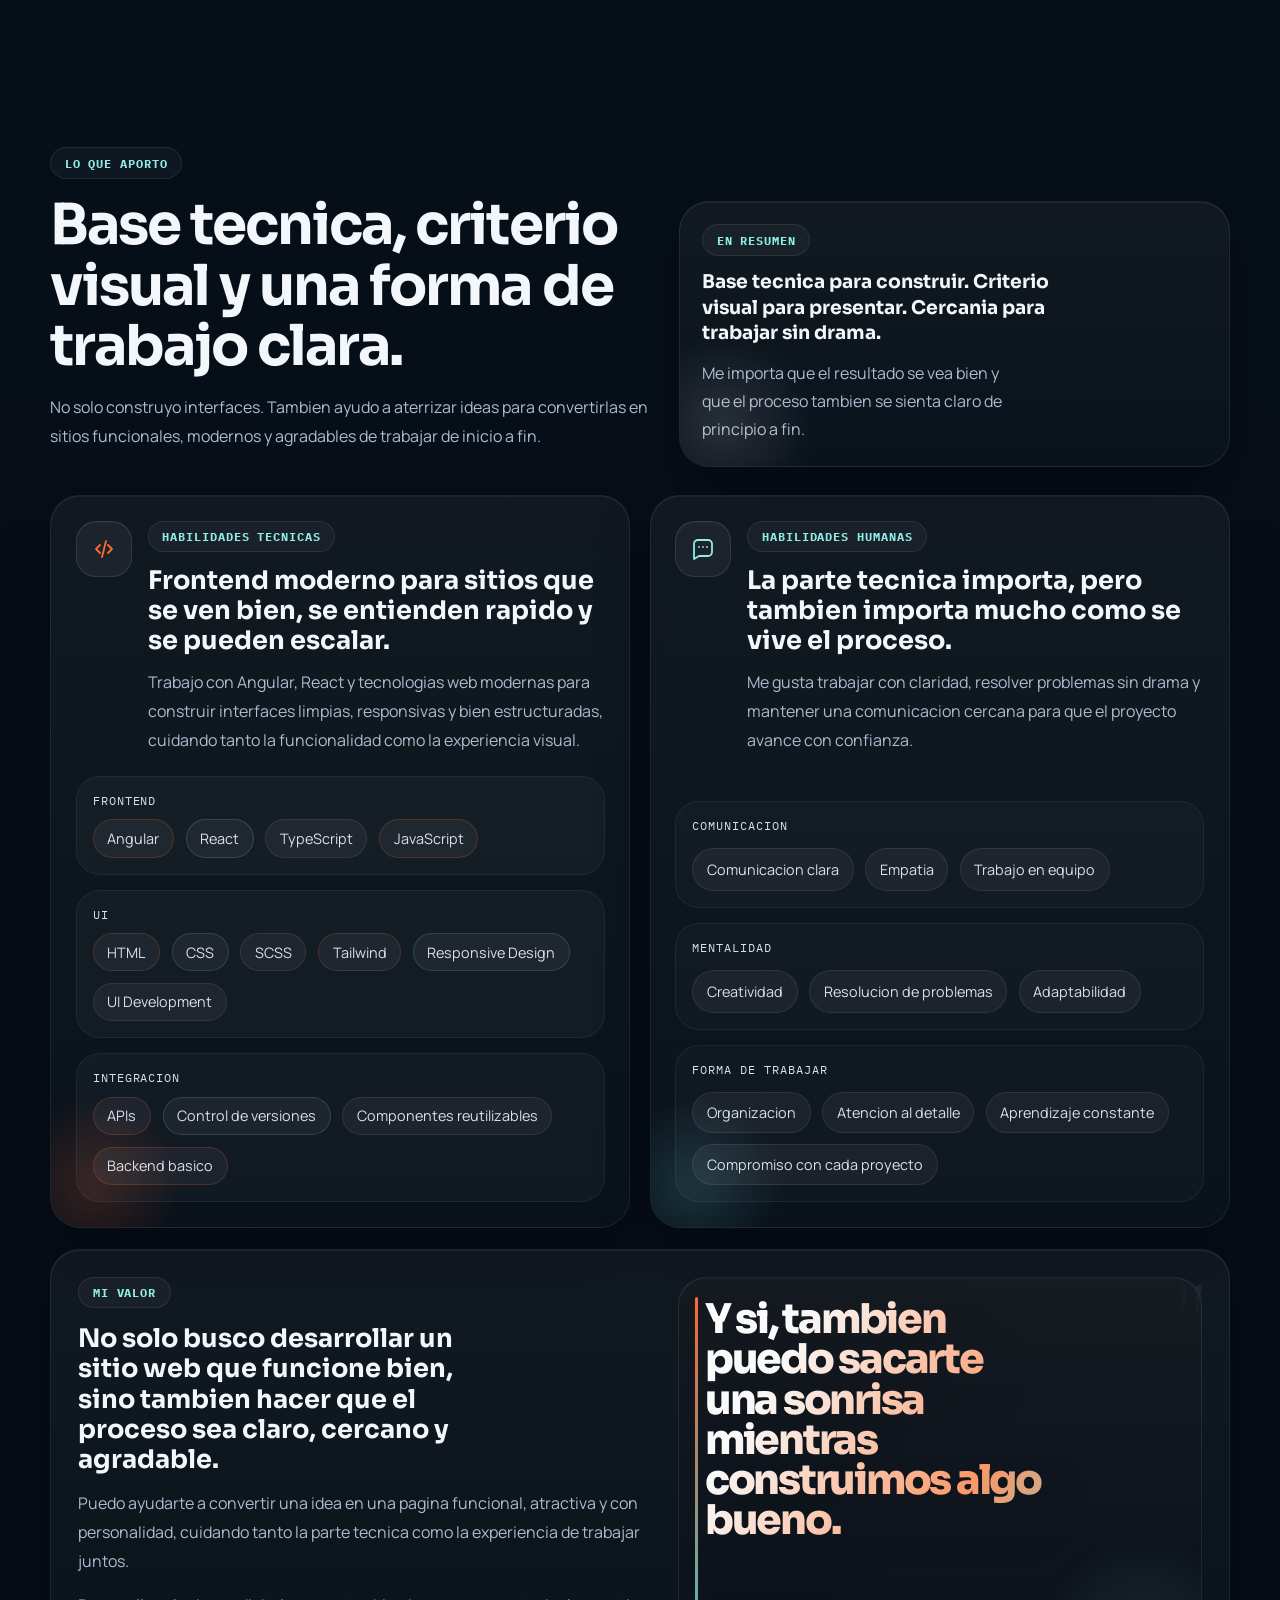
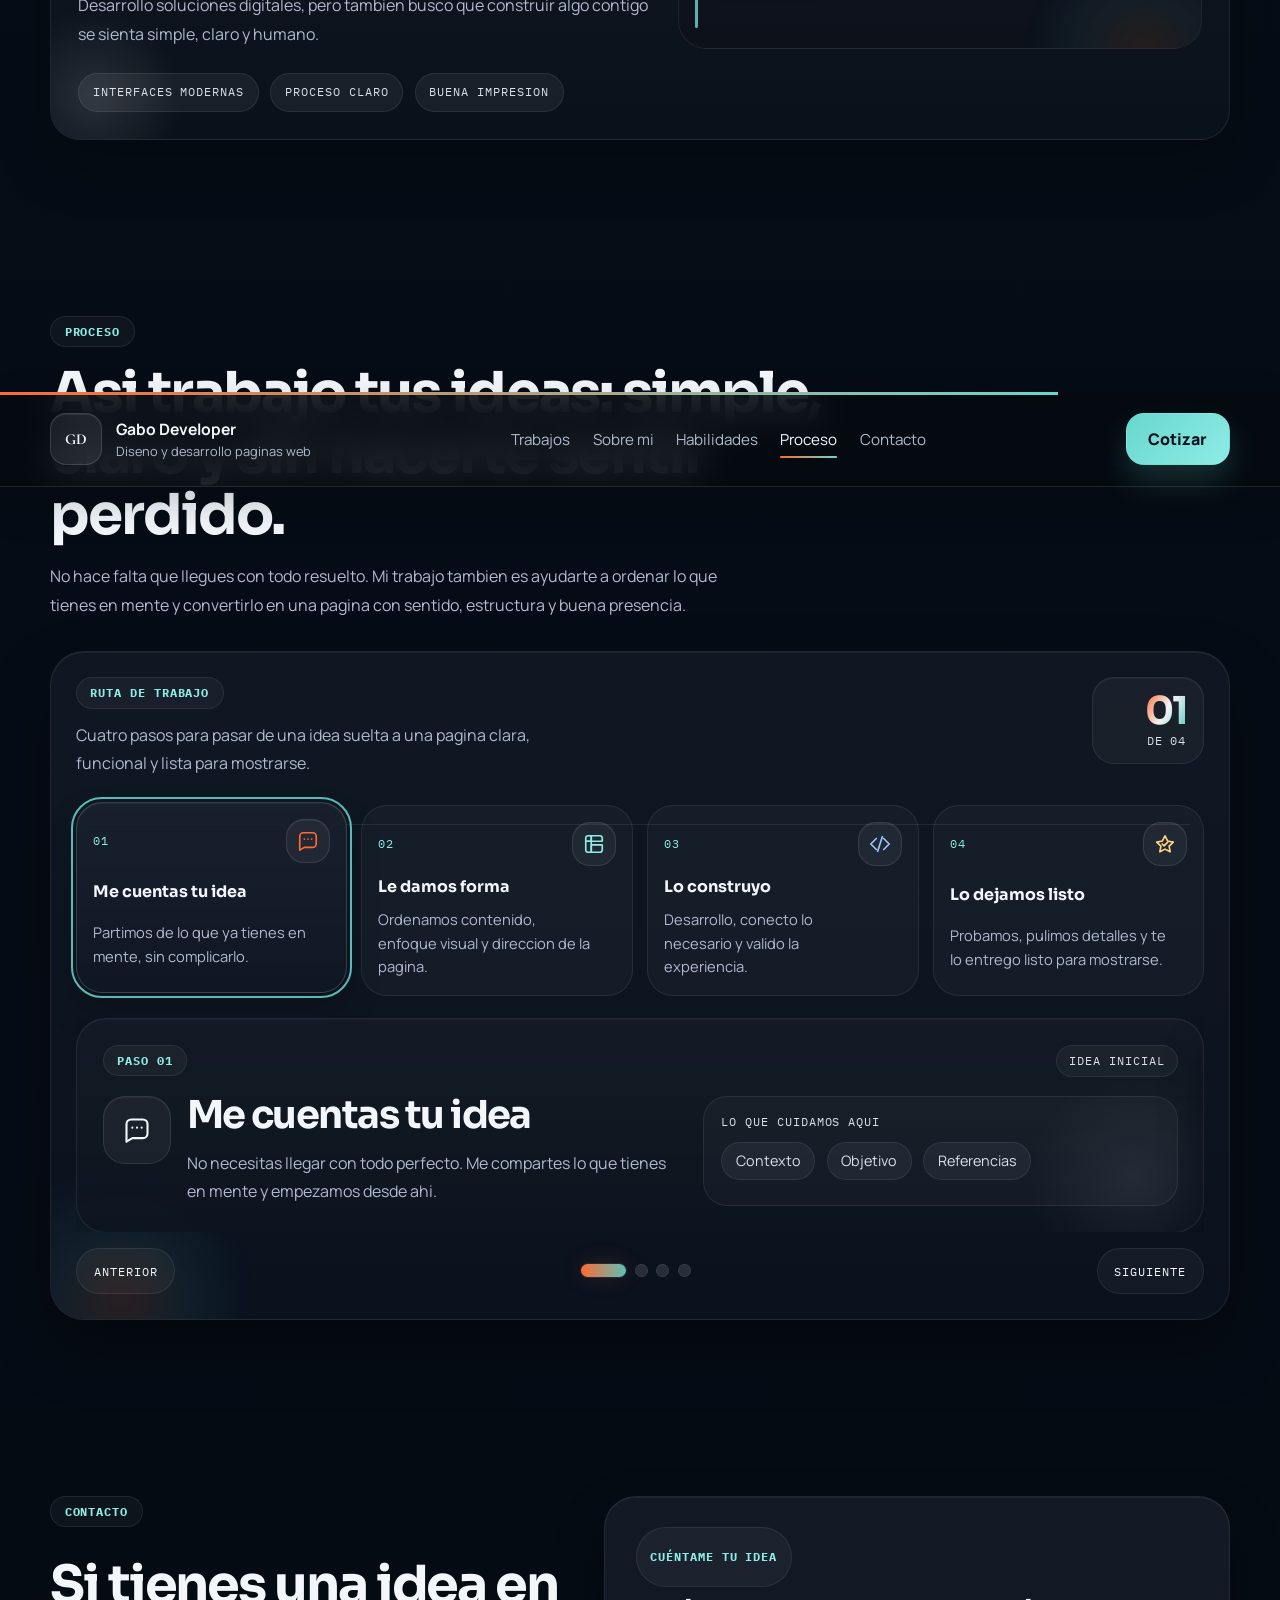
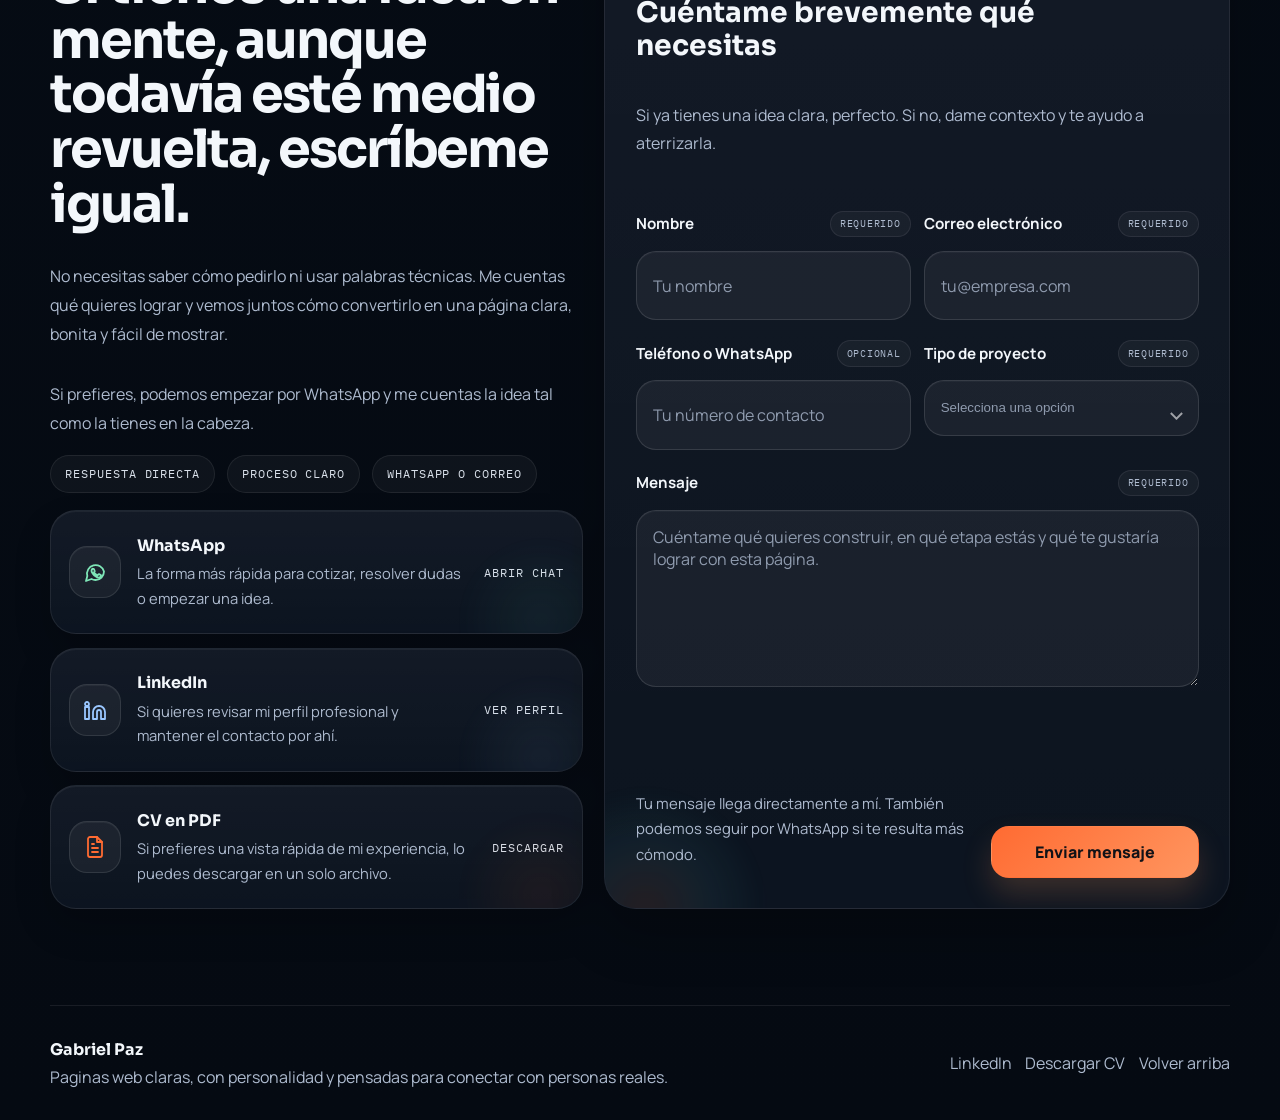
==== commit f4d1833a: "feat: refresh portfolio experience" ====
--- a/index.html
+++ b/index.html
@@ -11,7 +11,7 @@
   <link rel="preconnect" href="https://fonts.googleapis.com">
   <link rel="preconnect" href="https://fonts.gstatic.com" crossorigin>
   <link
-    href="https://fonts.googleapis.com/css2?family=Manrope:wght@400;500;600;700;800&family=Sora:wght@400;500;600;700;800&display=swap"
+    href="https://fonts.googleapis.com/css2?family=Cormorant+Garamond:wght@500;600;700&family=IBM+Plex+Mono:wght@400;500;600&family=Manrope:wght@400;500;600;700;800&family=Sora:wght@400;500;600;700;800&display=swap"
     rel="stylesheet"
   >
   <link rel="stylesheet" href="./styles/main.css">
@@ -51,93 +51,25 @@
 
   <main>
     <section class="hero section" id="inicio">
+      <div class="hero-backdrop" aria-hidden="true"></div>
+      <div class="hero-overlay" aria-hidden="true"></div>
+      <div class="hero-dots" aria-hidden="true"></div>
+
       <div class="container hero-grid">
         <div class="hero-copy" data-reveal>
-          <span class="eyebrow"><span data-field="name">Gabriel Paz</span> / Paginas para negocios, marcas y personas reales</span>
-          <h1>Si tu pagina se siente fria, confusa o muy generica, yo te ayudo a volverla clara y con personalidad.</h1>
+          <h1>Hola, soy <span>Gabo.</span></h1>
           <p class="hero-text">
-            Trabajo con personas que no quieren perderse entre tecnicismos. Me cuentas tu idea como la tengas y yo la
-            convierto en una pagina que se vea bien, se entienda rapido y se sienta tuya de verdad.
+            Diseno y desarrollo paginas web claras, cuidadas y faciles de compartir para negocios, marcas personales
+            y proyectos reales.
           </p>
 
           <div class="hero-actions">
             <a class="button" href="#trabajos">Ver proyectos</a>
             <a class="button button-secondary" data-link="whatsapp" href="https://wa.me/50257219373" target="_blank" rel="noreferrer">Cotizar</a>
-            <a class="button button-tertiary" data-link="cv" href="./Gabriel-Paz-CV.pdf" download="Gabriel-Paz-CV.pdf">Descargar CV</a>
-          </div>
-
-          <div class="hero-links" aria-label="Perfiles profesionales">
-            <a data-link="linkedin" href="https://www.linkedin.com/in/gabriel-paz-gapg/" target="_blank" rel="noreferrer">
-              LinkedIn
-            </a>
-            <a data-link="github" href="https://github.com/gabrielpaz" target="_blank" rel="noreferrer">
-              GitHub
-            </a>
-            <a data-link="whatsapp" href="https://wa.me/50257219373" target="_blank" rel="noreferrer">
-              WhatsApp
-            </a>
-          </div>
-
-          <div class="hero-indicators">
-            <article class="indicator-card">
-              <strong>Que no te de pena compartirla</strong>
-              <span>La idea es que mandes tu link con confianza y que la pagina hable bien de ti.</span>
-            </article>
-            <article class="indicator-card">
-              <strong>Que se entienda en segundos</strong>
-              <span>Si alguien entra y no entiende rapido de que va tu negocio, algo hay que mejorar.</span>
-            </article>
-            <article class="indicator-card">
-              <strong>Que se vea bien en el telefono</strong>
-              <span>Mucha gente te va a ver desde el celular. Para mi eso no es opcional, es base.</span>
-            </article>
-            <article class="indicator-card">
-              <strong>Que escribirte sea facil</strong>
-              <span>Todo debe llevar a algo simple: que la persona entienda, confie y te pueda contactar.</span>
-            </article>
           </div>
         </div>
 
         <div class="hero-visual" data-reveal>
-          <div class="hero-orbit hero-orbit-a"></div>
-          <div class="hero-orbit hero-orbit-b"></div>
-
-          <article class="glass-panel hero-profile-card">
-            <div class="hero-profile-top">
-              <div class="hero-portrait">
-                <img src="./gabriel-foto.jpg" alt="Retrato de Gabriel Paz">
-              </div>
-              <div>
-                <span class="panel-tag">Disponible para colaborar</span>
-                <h2 data-field="name">Gabriel Paz</h2>
-                <p data-field="role">Diseno y desarrollo paginas web</p>
-              </div>
-            </div>
-
-            <p class="hero-profile-text">
-              Soy Gabriel. Me gustan las paginas limpias, con buen gusto y sin ese aire de plantilla armada por salir
-              del paso. Si algo se siente frio o demasiado generico, prefiero rehacerlo.
-            </p>
-
-            <div class="hero-stack">
-              <span>Paginas para negocios</span>
-              <span>Portafolios</span>
-              <span>Landing pages</span>
-              <span>Paginas de servicios</span>
-              <span>Formularios</span>
-              <span>Version movil</span>
-            </div>
-
-            <div class="hero-profile-links">
-              <a class="inline-link" data-link="linkedin" href="https://www.linkedin.com/in/gabriel-paz-gapg/" target="_blank" rel="noreferrer">
-                Ver LinkedIn
-              </a>
-              <a class="inline-link" data-link="github" href="https://github.com/gabrielpaz" target="_blank" rel="noreferrer">
-                Ver GitHub
-              </a>
-            </div>
-          </article>
-
           <div class="hero-note-stack">
             <button class="hero-note-card is-open" type="button" data-expand-card aria-expanded="true">
               <span class="panel-tag">Lo que cuido</span>
@@ -157,6 +89,27 @@
               <p>Si me quieres ubicar rapido fuera del trabajo, por ahi va mi estilo y mi energia.</p>
             </button>
           </div>
+        </div>
+      </div>
+
+      <div class="container hero-bottom" data-reveal>
+        <div class="hero-contact-mini">
+          <span class="hero-contact-icon" aria-hidden="true">
+            <svg viewBox="0 0 24 24" role="presentation" focusable="false">
+              <path d="M19.05 4.94A9.77 9.77 0 0 0 12.09 2C6.67 2 2.26 6.4 2.26 11.82c0 1.74.46 3.43 1.32 4.93L2 22l5.41-1.52a9.8 9.8 0 0 0 4.68 1.19h.01c5.42 0 9.82-4.4 9.82-9.82A9.76 9.76 0 0 0 19.05 4.94Zm-6.96 15.07h-.01a8.13 8.13 0 0 1-4.14-1.13l-.3-.18-3.21.9.86-3.13-.2-.32a8.16 8.16 0 0 1-1.25-4.33c0-4.5 3.66-8.16 8.17-8.16a8.1 8.1 0 0 1 5.78 2.39 8.11 8.11 0 0 1 2.39 5.78c0 4.5-3.66 8.18-8.16 8.18Zm4.47-6.11c-.24-.12-1.41-.69-1.63-.77-.22-.08-.38-.12-.54.12-.16.24-.62.77-.76.93-.14.16-.28.18-.52.06-.24-.12-1-.37-1.91-1.18-.71-.63-1.19-1.41-1.33-1.65-.14-.24-.01-.37.11-.49.11-.11.24-.28.36-.42.12-.14.16-.24.24-.4.08-.16.04-.3-.02-.42-.06-.12-.54-1.3-.74-1.78-.2-.47-.4-.4-.54-.41h-.46c-.16 0-.42.06-.64.3-.22.24-.84.82-.84 2s.86 2.32.98 2.48c.12.16 1.68 2.56 4.08 3.59.57.25 1.02.39 1.37.5.58.18 1.1.15 1.51.09.46-.07 1.41-.58 1.61-1.14.2-.56.2-1.04.14-1.14-.06-.1-.22-.16-.46-.28Z"/>
+            </svg>
+          </span>
+          <span class="hero-contact-label">Hablemos por WhatsApp</span>
+          <a data-link="whatsapp" href="https://wa.me/50257219373" target="_blank" rel="noreferrer">+502 5721 9373</a>
+        </div>
+
+        <div class="hero-social-bar" aria-label="Perfiles profesionales">
+          <a data-link="linkedin" href="https://www.linkedin.com/in/gabriel-paz-gapg/" target="_blank" rel="noreferrer">
+            LinkedIn
+          </a>
+          <a data-link="cv" href="./Gabriel-Paz-CV.pdf" download="Gabriel-Paz-CV.pdf">
+            CV
+          </a>
         </div>
       </div>
     </section>
@@ -480,22 +433,26 @@
       <div class="container about-grid">
         <div class="about-copy" data-reveal>
           <span class="eyebrow">Sobre mi</span>
-          <h2>No me interesa llenarte de palabras raras. Prefiero que tu pagina hable claro por ti.</h2>
+          <h2>Si lo puedes imaginar, lo puedo programar.</h2>
           <p>
-            Hay personas y negocios que solo necesitan algo bien hecho para empezar a mostrarse mejor: una pagina que
-            ordene lo que hacen, se vea bien y les de confianza al compartirla. Justo ahi es donde me gusta entrar.
+            Soy Gabo. Me dedico al desarrollo de software, pero tambien soy alguien que disfruta mucho la vida fuera
+            del trabajo. Soy un viciado del Counter-Strike, me encanta el anime, disfruto una buena serie y no le digo
+            que no a un domingo de pizza.
           </p>
           <p>
-            Tambien soy de los que creen que una pagina dice mucho de una persona. Si se ve descuidada, fria o igual a
-            todas, se nota. Por eso me gusta cuidar el detalle y buscar que todo tenga mas personalidad.
+            Tambien me gustan los planes con un poco de aventura; si incluyen botas y sombrero, probablemente ahi
+            estare. Me gusta ese equilibrio entre la tecnologia, los momentos tranquilos y las experiencias que se
+            vuelven recuerdos.
+          </p>
+          <p>
+            Valoro muchisimo a las personas que forman parte de mi vida. Tengo excelentes amigos y una familia hermosa
+            que me quiere, me cuida y me impulsa a seguir creciendo. Creo que al final eso tambien define quien soy:
+            alguien que suena, construye, disfruta y agradece.
           </p>
 
           <div class="about-links">
             <a class="inline-link" data-link="linkedin" href="https://www.linkedin.com/in/gabriel-paz-gapg/" target="_blank" rel="noreferrer">
               LinkedIn
-            </a>
-            <a class="inline-link" data-link="github" href="https://github.com/gabrielpaz" target="_blank" rel="noreferrer">
-              GitHub
             </a>
             <a class="inline-link" data-link="cv" href="./Gabriel-Paz-CV.pdf" download="Gabriel-Paz-CV.pdf">Descargar CV PDF</a>
           </div>
@@ -510,19 +467,35 @@
             </figcaption>
           </figure>
 
-          <div class="about-points">
-            <article>
-              <strong>Lo que busco</strong>
-              <span>Que veas tu pagina y pienses: "si, esto si me representa".</span>
-            </article>
-            <article>
-              <strong>Como trabajo</strong>
-              <span>Me cuentas la idea, la ordenamos juntos y la vamos aterrizando sin enredos.</span>
-            </article>
-            <article>
-              <strong>Lo que no me gusta</strong>
-              <span>Las paginas frias, confusas y hechas solo por salir del paso.</span>
-            </article>
+          <div class="about-points" data-about-carousel>
+            <div class="about-carousel-viewport">
+              <div class="about-track">
+                <article class="about-point-card" data-about-slide>
+                  <span class="about-point-index">01</span>
+                  <strong>Lo que busco</strong>
+                  <span>Que cuando veas tu pagina sientas que de verdad habla de ti, de tu marca y de lo que quieres transmitir.</span>
+                </article>
+                <article class="about-point-card" data-about-slide>
+                  <span class="about-point-index">02</span>
+                  <strong>Como trabajo</strong>
+                  <span>Me cuentas tu idea, la aterrizamos juntos y la transformamos en una pagina clara, moderna y funcional.</span>
+                </article>
+                <article class="about-point-card" data-about-slide>
+                  <span class="about-point-index">03</span>
+                  <strong>Lo que valoro</strong>
+                  <span>Disenos con personalidad, mensajes claros y sitios web hechos con intencion, no solo por salir del paso.</span>
+                </article>
+              </div>
+            </div>
+
+            <div class="about-carousel-meta">
+              <span class="about-carousel-label">Puntos clave</span>
+              <div class="about-carousel-dots" aria-label="Cambiar punto destacado">
+                <button class="about-carousel-dot is-active" type="button" data-about-dot="0" aria-label="Ver lo que busco" aria-pressed="true"></button>
+                <button class="about-carousel-dot" type="button" data-about-dot="1" aria-label="Ver como trabajo" aria-pressed="false"></button>
+                <button class="about-carousel-dot" type="button" data-about-dot="2" aria-label="Ver lo que valoro" aria-pressed="false"></button>
+              </div>
+            </div>
           </div>
         </div>
       </div>
@@ -530,116 +503,478 @@
 
     <section class="skills section" id="habilidades">
       <div class="container">
-        <div class="section-heading" data-reveal>
-          <span class="eyebrow">Lo que cuido</span>
-          <h2>Cuando hago una pagina, estas son las cosas que no me gusta dejar al azar.</h2>
-          <p>
-            Para mi no se trata solo de que algo funcione. Se trata de que se vea bien, se entienda facil y te haga
-            sentir comodo al mostrarlo.
-          </p>
-        </div>
-
-        <div class="capability-grid">
-          <article class="capability-card" data-reveal>
-            <span>01</span>
-            <h3>Que se entienda rapido</h3>
-            <p>Que alguien entre y en pocos segundos capte que haces, para quien es y como puede contactarte.</p>
+        <div class="skills-hero">
+          <div class="section-heading skills-heading" data-reveal>
+            <span class="eyebrow">Lo que aporto</span>
+            <h2>Base tecnica, criterio visual y una forma de trabajo clara.</h2>
+            <p>
+              No solo construyo interfaces. Tambien ayudo a aterrizar ideas para convertirlas en sitios funcionales,
+              modernos y agradables de trabajar de inicio a fin.
+            </p>
+          </div>
+
+          <aside class="skills-intro-card" data-reveal>
+            <span class="panel-tag">En resumen</span>
+            <strong>Base tecnica para construir. Criterio visual para presentar. Cercania para trabajar sin drama.</strong>
+            <p>Me importa que el resultado se vea bien y que el proceso tambien se sienta claro de principio a fin.</p>
+          </aside>
+        </div>
+
+        <div class="skills-grid">
+          <article class="skills-card skills-card-tech" data-reveal>
+            <div class="skills-card-top">
+              <div class="skills-card-icon" aria-hidden="true">
+                <svg viewBox="0 0 24 24" role="presentation" focusable="false">
+                  <path d="M8 8 4 12l4 4"/>
+                  <path d="m16 8 4 4-4 4"/>
+                  <path d="m14 4-4 16"/>
+                </svg>
+              </div>
+              <div class="skills-card-copy">
+                <span class="panel-tag">Habilidades tecnicas</span>
+                <h3>Frontend moderno para sitios que se ven bien, se entienden rapido y se pueden escalar.</h3>
+                <p>
+                  Trabajo con Angular, React y tecnologias web modernas para construir interfaces limpias, responsivas
+                  y bien estructuradas, cuidando tanto la funcionalidad como la experiencia visual.
+                </p>
+              </div>
+            </div>
+
+            <div class="skills-clusters" aria-label="Habilidades tecnicas">
+              <section class="skills-cluster">
+                <span class="skills-cluster-label">Frontend</span>
+                <div class="skills-pills">
+                  <span>Angular</span>
+                  <span>React</span>
+                  <span>TypeScript</span>
+                  <span>JavaScript</span>
+                </div>
+              </section>
+
+              <section class="skills-cluster">
+                <span class="skills-cluster-label">UI</span>
+                <div class="skills-pills">
+                  <span>HTML</span>
+                  <span>CSS</span>
+                  <span>SCSS</span>
+                  <span>Tailwind</span>
+                  <span>Responsive Design</span>
+                  <span>UI Development</span>
+                </div>
+              </section>
+
+              <section class="skills-cluster">
+                <span class="skills-cluster-label">Integracion</span>
+                <div class="skills-pills">
+                  <span>APIs</span>
+                  <span>Control de versiones</span>
+                  <span>Componentes reutilizables</span>
+                  <span>Backend basico</span>
+                </div>
+              </section>
+            </div>
           </article>
-          <article class="capability-card" data-reveal>
-            <span>02</span>
-            <h3>Que se sienta tuya</h3>
-            <p>No busco soltarte una plantilla mas. Quiero que tenga estilo y personalidad propia.</p>
+
+          <article class="skills-card skills-card-human" data-reveal>
+            <div class="skills-card-top">
+              <div class="skills-card-icon" aria-hidden="true">
+                <svg viewBox="0 0 24 24" role="presentation" focusable="false">
+                  <path d="M21 15a4 4 0 0 1-4 4H8l-5 3V7a4 4 0 0 1 4-4h10a4 4 0 0 1 4 4Z"/>
+                  <path d="M8 10h.01"/>
+                  <path d="M12 10h.01"/>
+                  <path d="M16 10h.01"/>
+                </svg>
+              </div>
+              <div class="skills-card-copy">
+                <span class="panel-tag">Habilidades humanas</span>
+                <h3>La parte tecnica importa, pero tambien importa mucho como se vive el proceso.</h3>
+                <p>
+                  Me gusta trabajar con claridad, resolver problemas sin drama y mantener una comunicacion cercana para
+                  que el proyecto avance con confianza.
+                </p>
+              </div>
+            </div>
+
+            <div class="skills-clusters skills-clusters-soft" aria-label="Habilidades personales">
+              <section class="skills-cluster">
+                <span class="skills-cluster-label">Comunicacion</span>
+                <div class="skills-pills">
+                  <span>Comunicacion clara</span>
+                  <span>Empatia</span>
+                  <span>Trabajo en equipo</span>
+                </div>
+              </section>
+
+              <section class="skills-cluster">
+                <span class="skills-cluster-label">Mentalidad</span>
+                <div class="skills-pills">
+                  <span>Creatividad</span>
+                  <span>Resolucion de problemas</span>
+                  <span>Adaptabilidad</span>
+                </div>
+              </section>
+
+              <section class="skills-cluster">
+                <span class="skills-cluster-label">Forma de trabajar</span>
+                <div class="skills-pills">
+                  <span>Organizacion</span>
+                  <span>Atencion al detalle</span>
+                  <span>Aprendizaje constante</span>
+                  <span>Compromiso con cada proyecto</span>
+                </div>
+              </section>
+            </div>
           </article>
-          <article class="capability-card" data-reveal>
-            <span>03</span>
-            <h3>Que te escriban facil</h3>
-            <p>Todo debe estar pensado para que dar el siguiente paso no se sienta complicado ni escondido.</p>
-          </article>
-          <article class="capability-card" data-reveal>
-            <span>04</span>
-            <h3>Que se vea bien en celular</h3>
-            <p>Si la version movil se siente descuidada, la pagina pierde fuerza. Eso para mi no pasa.</p>
-          </article>
-        </div>
-
-        <div class="stack-board" data-reveal>
-          <article class="stack-card">
-            <span class="panel-tag">Lo que mas hago</span>
-            <div class="skill-cloud">
-              <span>Paginas para negocios</span>
-              <span>Portafolios</span>
-              <span>Landing pages</span>
-              <span>Paginas de servicios</span>
-              <span>Formularios</span>
-              <span>WhatsApp</span>
-              <span>Version movil</span>
-              <span>Buena presentacion</span>
-            </div>
-          </article>
-
-          <article class="stack-card">
-            <span class="panel-tag">Con que lo trabajo</span>
-            <div class="skill-cloud">
-              <span>HTML</span>
-              <span>CSS</span>
-              <span>JavaScript</span>
-              <span>React</span>
-              <span>Angular</span>
-              <span>GitHub</span>
-              <span>Formspree</span>
-              <span>Responsive</span>
-            </div>
-          </article>
-
-          <article class="stack-card">
-            <span class="panel-tag">Si me quieres ubicar rapido</span>
-            <div class="skill-cloud">
-              <span>Counter Strike</span>
-              <span>Anime</span>
-              <span>Playa</span>
-              <span>Botas</span>
-              <span>Sombrero</span>
-              <span>Buena vibra</span>
-              <span>Personalidad</span>
-              <span>Criterio visual</span>
-            </div>
-          </article>
-        </div>
+        </div>
+
+        <article class="skills-value" data-reveal>
+          <div class="skills-value-mark" aria-hidden="true">"</div>
+          <div class="skills-value-body">
+            <span class="panel-tag">Mi valor</span>
+            <h3>No solo busco desarrollar un sitio web que funcione bien, sino tambien hacer que el proceso sea claro, cercano y agradable.</h3>
+            <p>
+              Puedo ayudarte a convertir una idea en una pagina funcional, atractiva y con personalidad, cuidando
+              tanto la parte tecnica como la experiencia de trabajar juntos.
+            </p>
+            <p>
+              Desarrollo soluciones digitales, pero tambien busco que construir algo contigo se sienta simple, claro y
+              humano.
+            </p>
+          </div>
+
+          <blockquote class="skills-quote">
+            <span class="skills-quote-text">Y si, tambien puedo sacarte una sonrisa mientras construimos algo bueno.</span>
+          </blockquote>
+
+          <div class="skills-value-points">
+            <span>Interfaces modernas</span>
+            <span>Proceso claro</span>
+            <span>Buena impresion</span>
+          </div>
+        </article>
       </div>
     </section>
 
     <section class="process section" id="proceso">
       <div class="container">
-        <div class="section-heading" data-reveal>
+        <div class="section-heading process-heading" data-reveal>
           <span class="eyebrow">Proceso</span>
-          <h2>Asi me gusta trabajar: simple, claro y sin hacerte sentir perdido.</h2>
+          <h2>Asi trabajo tus ideas: simple, claro y sin hacerte sentir perdido.</h2>
           <p>
-            Muchas veces los proyectos empiezan con una idea medio revuelta, y esta bien. Mi trabajo tambien es ayudar
-            a ordenar eso y volverlo una pagina que tenga sentido.
+            No hace falta que llegues con todo resuelto. Mi trabajo tambien es ayudarte a ordenar lo que tienes en
+            mente y convertirlo en una pagina con sentido, estructura y buena presencia.
           </p>
         </div>
 
-        <div class="timeline">
-          <article class="timeline-item" data-reveal>
-            <span>01</span>
-            <h3>Me cuentas la idea</h3>
-            <p>No hace falta que me llegues con todo perfecto. Me dices que tienes en mente y empezamos por ahi.</p>
-          </article>
-          <article class="timeline-item" data-reveal>
-            <span>02</span>
-            <h3>Le damos forma</h3>
-            <p>Ordenamos contenido, definimos estilo y vemos como presentar mejor lo que haces.</p>
-          </article>
-          <article class="timeline-item" data-reveal>
-            <span>03</span>
-            <h3>La construyo</h3>
-            <p>Armo la pagina, conecto lo necesario y reviso que se vea bien en todos lados.</p>
-          </article>
-          <article class="timeline-item" data-reveal>
-            <span>04</span>
-            <h3>La dejamos lista</h3>
-            <p>La publicamos, la pruebas con calma y ajustamos detalles si hace falta.</p>
-          </article>
+        <div class="process-flow" data-process-flow data-reveal>
+          <div class="process-flow-head">
+            <div class="process-flow-copy">
+              <span class="panel-tag">Ruta de trabajo</span>
+              <p>Cuatro pasos para pasar de una idea suelta a una pagina clara, funcional y lista para mostrarse.</p>
+            </div>
+
+            <div class="process-flow-status" aria-live="polite">
+              <strong data-process-current>01</strong>
+              <span>de 04</span>
+            </div>
+          </div>
+
+          <div class="process-stepper">
+            <div class="process-progress" aria-hidden="true">
+              <span class="process-progress-fill"></span>
+            </div>
+
+            <div class="process-step-grid" role="tablist" aria-label="Pasos del proceso">
+              <button
+                class="process-step is-active"
+                type="button"
+                role="tab"
+                id="process-step-1"
+                aria-controls="process-panel-1"
+                aria-selected="true"
+                tabindex="0"
+                data-process-trigger="0"
+              >
+                <span class="process-step-top">
+                  <span class="process-step-index">01</span>
+                  <span class="process-step-icon" aria-hidden="true">
+                    <svg viewBox="0 0 24 24" role="presentation" focusable="false">
+                      <path d="M21 15a4 4 0 0 1-4 4H8l-5 3V7a4 4 0 0 1 4-4h10a4 4 0 0 1 4 4Z"/>
+                      <path d="M8 10h.01"/>
+                      <path d="M12 10h.01"/>
+                      <path d="M16 10h.01"/>
+                    </svg>
+                  </span>
+                </span>
+                <strong>Me cuentas tu idea</strong>
+                <span class="process-step-description">Partimos de lo que ya tienes en mente, sin complicarlo.</span>
+              </button>
+
+              <button
+                class="process-step"
+                type="button"
+                role="tab"
+                id="process-step-2"
+                aria-controls="process-panel-2"
+                aria-selected="false"
+                tabindex="-1"
+                data-process-trigger="1"
+              >
+                <span class="process-step-top">
+                  <span class="process-step-index">02</span>
+                  <span class="process-step-icon" aria-hidden="true">
+                    <svg viewBox="0 0 24 24" role="presentation" focusable="false">
+                      <path d="M3 5.5A2.5 2.5 0 0 1 5.5 3H9v6H3Z"/>
+                      <path d="M9 3h9.5A2.5 2.5 0 0 1 21 5.5V9H9Z"/>
+                      <path d="M3 9h6v12H5.5A2.5 2.5 0 0 1 3 18.5Z"/>
+                      <path d="M9 13h12v5.5a2.5 2.5 0 0 1-2.5 2.5H9Z"/>
+                    </svg>
+                  </span>
+                </span>
+                <strong>Le damos forma</strong>
+                <span class="process-step-description">Ordenamos contenido, enfoque visual y direccion de la pagina.</span>
+              </button>
+
+              <button
+                class="process-step"
+                type="button"
+                role="tab"
+                id="process-step-3"
+                aria-controls="process-panel-3"
+                aria-selected="false"
+                tabindex="-1"
+                data-process-trigger="2"
+              >
+                <span class="process-step-top">
+                  <span class="process-step-index">03</span>
+                  <span class="process-step-icon" aria-hidden="true">
+                    <svg viewBox="0 0 24 24" role="presentation" focusable="false">
+                      <path d="m16 18 6-6-6-6"/>
+                      <path d="m8 6-6 6 6 6"/>
+                      <path d="m14.5 4-5 16"/>
+                    </svg>
+                  </span>
+                </span>
+                <strong>Lo construyo</strong>
+                <span class="process-step-description">Desarrollo, conecto lo necesario y valido la experiencia.</span>
+              </button>
+
+              <button
+                class="process-step"
+                type="button"
+                role="tab"
+                id="process-step-4"
+                aria-controls="process-panel-4"
+                aria-selected="false"
+                tabindex="-1"
+                data-process-trigger="3"
+              >
+                <span class="process-step-top">
+                  <span class="process-step-index">04</span>
+                  <span class="process-step-icon" aria-hidden="true">
+                    <svg viewBox="0 0 24 24" role="presentation" focusable="false">
+                      <path d="M12 3l2.8 5.7L21 10l-4.5 4.4 1.1 6.1L12 17.6 6.4 20.5l1.1-6.1L3 10l6.2-1.3Z"/>
+                      <path d="m9 12 2 2 4-4"/>
+                    </svg>
+                  </span>
+                </span>
+                <strong>Lo dejamos listo</strong>
+                <span class="process-step-description">Probamos, pulimos detalles y te lo entrego listo para mostrarse.</span>
+              </button>
+            </div>
+          </div>
+
+          <div class="process-stage">
+            <div class="process-stage-window">
+              <div class="process-stage-track">
+                <article
+                  class="process-panel is-active"
+                  role="tabpanel"
+                  id="process-panel-1"
+                  aria-labelledby="process-step-1"
+                  aria-hidden="false"
+                  data-process-panel="0"
+                >
+                  <div class="process-panel-top">
+                    <span class="panel-tag">Paso 01</span>
+                    <span class="process-panel-state">Idea inicial</span>
+                  </div>
+
+                  <div class="process-panel-layout">
+                    <div class="process-panel-main">
+                      <div class="process-panel-icon" aria-hidden="true">
+                        <svg viewBox="0 0 24 24" role="presentation" focusable="false">
+                          <path d="M21 15a4 4 0 0 1-4 4H8l-5 3V7a4 4 0 0 1 4-4h10a4 4 0 0 1 4 4Z"/>
+                          <path d="M8 10h.01"/>
+                          <path d="M12 10h.01"/>
+                          <path d="M16 10h.01"/>
+                        </svg>
+                      </div>
+
+                      <div class="process-panel-copy">
+                        <h3>Me cuentas tu idea</h3>
+                        <p>
+                          No necesitas llegar con todo perfecto. Me compartes lo que tienes en mente y empezamos desde
+                          ahi.
+                        </p>
+                      </div>
+                    </div>
+
+                    <aside class="process-panel-aside">
+                      <span class="process-aside-label">Lo que cuidamos aqui</span>
+                      <div class="process-panel-points">
+                        <span>Contexto</span>
+                        <span>Objetivo</span>
+                        <span>Referencias</span>
+                      </div>
+                    </aside>
+                  </div>
+                </article>
+
+                <article
+                  class="process-panel"
+                  role="tabpanel"
+                  id="process-panel-2"
+                  aria-labelledby="process-step-2"
+                  aria-hidden="true"
+                  data-process-panel="1"
+                >
+                  <div class="process-panel-top">
+                    <span class="panel-tag">Paso 02</span>
+                    <span class="process-panel-state">Direccion visual</span>
+                  </div>
+
+                  <div class="process-panel-layout">
+                    <div class="process-panel-main">
+                      <div class="process-panel-icon" aria-hidden="true">
+                        <svg viewBox="0 0 24 24" role="presentation" focusable="false">
+                          <path d="M3 5.5A2.5 2.5 0 0 1 5.5 3H9v6H3Z"/>
+                          <path d="M9 3h9.5A2.5 2.5 0 0 1 21 5.5V9H9Z"/>
+                          <path d="M3 9h6v12H5.5A2.5 2.5 0 0 1 3 18.5Z"/>
+                          <path d="M9 13h12v5.5a2.5 2.5 0 0 1-2.5 2.5H9Z"/>
+                        </svg>
+                      </div>
+
+                      <div class="process-panel-copy">
+                        <h3>Le damos forma</h3>
+                        <p>
+                          Ordenamos el contenido, definimos el enfoque visual y trazamos una direccion clara para la
+                          pagina.
+                        </p>
+                      </div>
+                    </div>
+
+                    <aside class="process-panel-aside">
+                      <span class="process-aside-label">Lo que cuidamos aqui</span>
+                      <div class="process-panel-points">
+                        <span>Estructura</span>
+                        <span>Jerarquia</span>
+                        <span>Estilo</span>
+                      </div>
+                    </aside>
+                  </div>
+                </article>
+
+                <article
+                  class="process-panel"
+                  role="tabpanel"
+                  id="process-panel-3"
+                  aria-labelledby="process-step-3"
+                  aria-hidden="true"
+                  data-process-panel="2"
+                >
+                  <div class="process-panel-top">
+                    <span class="panel-tag">Paso 03</span>
+                    <span class="process-panel-state">Construccion</span>
+                  </div>
+
+                  <div class="process-panel-layout">
+                    <div class="process-panel-main">
+                      <div class="process-panel-icon" aria-hidden="true">
+                        <svg viewBox="0 0 24 24" role="presentation" focusable="false">
+                          <path d="m16 18 6-6-6-6"/>
+                          <path d="m8 6-6 6 6 6"/>
+                          <path d="m14.5 4-5 16"/>
+                        </svg>
+                      </div>
+
+                      <div class="process-panel-copy">
+                        <h3>Lo construyo</h3>
+                        <p>
+                          Desarrollo la web, conecto lo necesario y reviso que la experiencia funcione bien en todos
+                          lados.
+                        </p>
+                      </div>
+                    </div>
+
+                    <aside class="process-panel-aside">
+                      <span class="process-aside-label">Lo que cuidamos aqui</span>
+                      <div class="process-panel-points">
+                        <span>Desarrollo</span>
+                        <span>Responsive</span>
+                        <span>Integraciones</span>
+                      </div>
+                    </aside>
+                  </div>
+                </article>
+
+                <article
+                  class="process-panel"
+                  role="tabpanel"
+                  id="process-panel-4"
+                  aria-labelledby="process-step-4"
+                  aria-hidden="true"
+                  data-process-panel="3"
+                >
+                  <div class="process-panel-top">
+                    <span class="panel-tag">Paso 04</span>
+                    <span class="process-panel-state">Entrega final</span>
+                  </div>
+
+                  <div class="process-panel-layout">
+                    <div class="process-panel-main">
+                      <div class="process-panel-icon" aria-hidden="true">
+                        <svg viewBox="0 0 24 24" role="presentation" focusable="false">
+                          <path d="M12 3l2.8 5.7L21 10l-4.5 4.4 1.1 6.1L12 17.6 6.4 20.5l1.1-6.1L3 10l6.2-1.3Z"/>
+                          <path d="m9 12 2 2 4-4"/>
+                        </svg>
+                      </div>
+
+                      <div class="process-panel-copy">
+                        <h3>Lo dejamos listo</h3>
+                        <p>
+                          Probamos, ajustamos detalles y te entrego un resultado pulido, funcional y listo para
+                          mostrarse.
+                        </p>
+                      </div>
+                    </div>
+
+                    <aside class="process-panel-aside">
+                      <span class="process-aside-label">Lo que cuidamos aqui</span>
+                      <div class="process-panel-points">
+                        <span>Revision</span>
+                        <span>Ajustes</span>
+                        <span>Entrega</span>
+                      </div>
+                    </aside>
+                  </div>
+                </article>
+              </div>
+            </div>
+
+            <div class="process-controls">
+              <button class="process-control" type="button" data-process-prev aria-label="Ver paso anterior">Anterior</button>
+
+              <div class="process-dots" aria-label="Cambiar paso del proceso">
+                <button class="process-dot is-active" type="button" data-process-dot="0" aria-label="Ver paso 1" aria-pressed="true"></button>
+                <button class="process-dot" type="button" data-process-dot="1" aria-label="Ver paso 2" aria-pressed="false"></button>
+                <button class="process-dot" type="button" data-process-dot="2" aria-label="Ver paso 3" aria-pressed="false"></button>
+                <button class="process-dot" type="button" data-process-dot="3" aria-label="Ver paso 4" aria-pressed="false"></button>
+              </div>
+
+              <button class="process-control" type="button" data-process-next aria-label="Ver paso siguiente">Siguiente</button>
+            </div>
+          </div>
         </div>
       </div>
     </section>
@@ -647,110 +982,177 @@
     <section class="contact-section section" id="contacto">
       <div class="container contact-grid">
         <div class="contact-copy" data-reveal>
-          <span class="eyebrow">Contacto</span>
-          <h2>Si tienes una idea medio revuelta, escribeme igual. Muchas veces asi empiezan los proyectos buenos.</h2>
-          <p>
-            No necesitas saber como pedirlo ni usar palabras tecnicas. Me cuentas que quieres lograr y vemos juntos
-            como convertirlo en una pagina clara, bonita y facil de mostrar.
-          </p>
-          <p class="contact-trust">
-            Si te sirve, arrancamos por WhatsApp y me lo cuentas tal como lo tienes en la cabeza.
-          </p>
+          <div class="contact-copy-top">
+            <span class="eyebrow">Contacto</span>
+            <h2>Si tienes una idea en mente, aunque todav&iacute;a est&eacute; medio revuelta, escr&iacute;beme igual.</h2>
+            <p>
+              No necesitas saber c&oacute;mo pedirlo ni usar palabras t&eacute;cnicas. Me cuentas qu&eacute; quieres lograr y
+              vemos juntos c&oacute;mo convertirlo en una p&aacute;gina clara, bonita y f&aacute;cil de mostrar.
+            </p>
+            <p class="contact-trust">
+              Si prefieres, podemos empezar por WhatsApp y me cuentas la idea tal como la tienes en la cabeza.
+            </p>
+          </div>
+
+          <div class="contact-signals" aria-label="Lo que puedes esperar">
+            <span>Respuesta directa</span>
+            <span>Proceso claro</span>
+            <span>WhatsApp o correo</span>
+          </div>
 
           <div class="contact-shortcuts">
-            <a class="contact-shortcut" data-link="whatsapp" href="https://wa.me/50257219373" target="_blank" rel="noreferrer">
-              <span class="contact-icon">WA</span>
-              <div>
+            <a class="contact-shortcut contact-shortcut-whatsapp" data-link="whatsapp" href="https://wa.me/50257219373" target="_blank" rel="noreferrer">
+              <span class="contact-icon" aria-hidden="true">
+                <svg viewBox="0 0 24 24" role="presentation" focusable="false">
+                  <path d="M21 11.5a8.5 8.5 0 0 1-8.5 8.5 8.4 8.4 0 0 1-4-.98L3 21l1.32-5.07A8.5 8.5 0 1 1 21 11.5Z"/>
+                  <path d="M9.3 9.4c.22-.48.46-.49.67-.5h.57c.14 0 .34.05.52.46.18.42.61 1.45.66 1.55.06.1.1.23.02.37-.08.14-.12.23-.24.35-.12.12-.25.27-.35.36-.12.1-.24.21-.1.4.14.18.62 1.02 1.33 1.65.91.81 1.67 1.06 1.9 1.18.23.11.36.1.49-.06.13-.16.56-.65.71-.87.15-.22.3-.18.51-.11.21.08 1.35.64 1.58.76.23.12.38.17.43.27.05.1.05.6-.14 1.17-.19.56-1.11 1.08-1.52 1.13-.41.05-.93.08-1.5-.11-.34-.11-.78-.25-1.35-.5-2.37-1.03-3.92-3.56-4.03-3.73-.11-.17-.96-1.28-.96-2.45 0-1.16.61-1.73.83-1.97Z"/>
+                </svg>
+              </span>
+              <div class="contact-shortcut-copy">
                 <strong>WhatsApp</strong>
-                <span>La via mas directa para cotizar, consultar o aterrizar una idea rapido.</span>
-              </div>
-            </a>
-            <a class="contact-shortcut" data-link="linkedin" href="https://www.linkedin.com/in/gabriel-paz-gapg/" target="_blank" rel="noreferrer">
-              <span class="contact-icon">in</span>
-              <div>
+                <span>La forma m&aacute;s r&aacute;pida para cotizar, resolver dudas o empezar una idea.</span>
+              </div>
+              <span class="contact-shortcut-action">Abrir chat</span>
+            </a>
+
+            <a class="contact-shortcut contact-shortcut-linkedin" data-link="linkedin" href="https://www.linkedin.com/in/gabriel-paz-gapg/" target="_blank" rel="noreferrer">
+              <span class="contact-icon" aria-hidden="true">
+                <svg viewBox="0 0 24 24" role="presentation" focusable="false">
+                  <path d="M16 8a6 6 0 0 1 6 6v7h-4v-7a2 2 0 1 0-4 0v7h-4v-7a6 6 0 0 1 6-6Z"/>
+                  <path d="M2 9h4v12H2z"/>
+                  <path d="M4 4a2 2 0 1 1 0 4 2 2 0 0 1 0-4Z"/>
+                </svg>
+              </span>
+              <div class="contact-shortcut-copy">
                 <strong>LinkedIn</strong>
-                <span>Si quieres conocer un poco mas de mi perfil y mantener el contacto por ahi.</span>
-              </div>
-            </a>
-            <a class="contact-shortcut" data-link="github" href="https://github.com/gabrielpaz" target="_blank" rel="noreferrer">
-              <span class="contact-icon">GH</span>
-              <div>
-                <strong>GitHub</strong>
-                <span>Si quieres ver proyectos, demos y una muestra mas completa de como trabajo.</span>
-              </div>
-            </a>
-            <a class="contact-shortcut" data-link="cv" href="./Gabriel-Paz-CV.pdf" download="Gabriel-Paz-CV.pdf">
-              <span class="contact-icon">CV</span>
-              <div>
+                <span>Si quieres revisar mi perfil profesional y mantener el contacto por ah&iacute;.</span>
+              </div>
+              <span class="contact-shortcut-action">Ver perfil</span>
+            </a>
+
+            <a class="contact-shortcut contact-shortcut-wide contact-shortcut-cv" data-link="cv" href="./Gabriel-Paz-CV.pdf" download="Gabriel-Paz-CV.pdf">
+              <span class="contact-icon" aria-hidden="true">
+                <svg viewBox="0 0 24 24" role="presentation" focusable="false">
+                  <path d="M14 2H7a2 2 0 0 0-2 2v16a2 2 0 0 0 2 2h10a2 2 0 0 0 2-2V7Z"/>
+                  <path d="M14 2v5h5"/>
+                  <path d="M9 13h6"/>
+                  <path d="M9 17h6"/>
+                  <path d="M9 9h2"/>
+                </svg>
+              </span>
+              <div class="contact-shortcut-copy">
                 <strong>CV en PDF</strong>
-                <span>Descarga directa de mi CV para revisarlo, guardarlo o compartirlo rapidamente.</span>
-              </div>
-            </a>
-          </div>
-        </div>
-
-        <form class="contact-form" data-reveal>
+                <span>Si prefieres una vista r&aacute;pida de mi experiencia, lo puedes descargar en un solo archivo.</span>
+              </div>
+              <span class="contact-shortcut-action">Descargar</span>
+            </a>
+          </div>
+        </div>
+
+        <form class="contact-form" data-reveal novalidate>
           <div class="form-header">
-            <span class="panel-tag">Formulario</span>
-            <h3>Cuentame brevemente que necesitas.</h3>
+            <span class="panel-tag">Cu&eacute;ntame tu idea</span>
+            <h3>Cu&eacute;ntame brevemente qu&eacute; necesitas</h3>
             <p>Si ya tienes una idea clara, perfecto. Si no, dame contexto y te ayudo a aterrizarla.</p>
           </div>
 
           <div class="form-grid">
-            <label class="field field-half">
-              <span>Nombre</span>
-              <input type="text" name="name" placeholder="Tu nombre" required>
+            <label class="field field-half" data-form-field="name">
+              <span class="field-head">
+                <span>Nombre</span>
+                <span class="field-state">Requerido</span>
+              </span>
+              <input
+                type="text"
+                name="name"
+                autocomplete="name"
+                placeholder="Tu nombre"
+                minlength="2"
+                aria-describedby="contact-error-name"
+                required
+              >
+              <span class="field-error" id="contact-error-name" aria-live="polite"></span>
             </label>
-            <label class="field field-half">
-              <span>Correo</span>
-              <input type="email" name="email" placeholder="tu@empresa.com" required>
+
+            <label class="field field-half" data-form-field="email">
+              <span class="field-head">
+                <span>Correo electr&oacute;nico</span>
+                <span class="field-state">Requerido</span>
+              </span>
+              <input
+                type="email"
+                name="email"
+                inputmode="email"
+                autocomplete="email"
+                placeholder="tu@empresa.com"
+                aria-describedby="contact-error-email"
+                required
+              >
+              <span class="field-error" id="contact-error-email" aria-live="polite"></span>
             </label>
-            <label class="field field-half">
-              <span>Telefono o WhatsApp</span>
+
+            <label class="field field-half" data-form-field="phone">
+              <span class="field-head">
+                <span>Tel&eacute;fono o WhatsApp</span>
+                <span class="field-state">Opcional</span>
+              </span>
               <input
                 type="tel"
                 name="phone"
                 inputmode="tel"
                 autocomplete="tel"
-                placeholder="Tu numero de telefono"
-                required
+                placeholder="Tu n&uacute;mero de contacto"
+                aria-describedby="contact-error-phone"
               >
+              <span class="field-error" id="contact-error-phone" aria-live="polite"></span>
             </label>
-            <label class="field field-half">
-              <span>Tipo de proyecto</span>
-              <input
-                type="text"
-                name="project"
-                list="project-types"
-                placeholder="Landing, dashboard, e-commerce, plataforma..."
-                required
-              >
+
+            <label class="field field-half" data-form-field="project">
+              <span class="field-head">
+                <span>Tipo de proyecto</span>
+                <span class="field-state">Requerido</span>
+              </span>
+              <span class="select-wrap">
+                <select name="project" aria-describedby="contact-error-project" required>
+                  <option value="">Selecciona una opci&oacute;n</option>
+                  <option value="Landing page">Landing page</option>
+                  <option value="Sitio web corporativo">Sitio web corporativo</option>
+                  <option value="Portafolio">Portafolio</option>
+                  <option value="Tienda online">Tienda online</option>
+                  <option value="Dashboard / sistema">Dashboard / sistema</option>
+                  <option value="Redise&ntilde;o web">Redise&ntilde;o web</option>
+                  <option value="A&uacute;n no estoy seguro">A&uacute;n no estoy seguro</option>
+                </select>
+              </span>
+              <span class="field-error" id="contact-error-project" aria-live="polite"></span>
             </label>
-            <label class="field field-full message-field">
-              <span>Mensaje</span>
+
+            <label class="field field-full message-field" data-form-field="message">
+              <span class="field-head">
+                <span>Mensaje</span>
+                <span class="field-state">Requerido</span>
+              </span>
               <textarea
                 name="message"
-                rows="5"
-                placeholder="Cuentame que necesitas, en que etapa estas y que te gustaria resolver."
+                rows="6"
+                minlength="20"
+                placeholder="Cu&eacute;ntame qu&eacute; quieres construir, en qu&eacute; etapa est&aacute;s y qu&eacute; te gustar&iacute;a lograr con esta p&aacute;gina."
+                aria-describedby="contact-error-message"
                 required
               ></textarea>
+              <span class="field-error" id="contact-error-message" aria-live="polite"></span>
             </label>
           </div>
 
-          <datalist id="project-types">
-            <option value="Landing page comercial"></option>
-            <option value="Dashboard o sistema administrativo"></option>
-            <option value="E-commerce"></option>
-            <option value="Sitio corporativo"></option>
-            <option value="Portafolio o marca personal"></option>
-            <option value="Mejora visual o responsive"></option>
-          </datalist>
-
           <div class="form-footer">
-            <button class="button submit-button" type="submit">Enviar consulta</button>
-            <p class="form-note">Si prefieres algo mas directo, WhatsApp suele ser la forma mas rapida de empezar.</p>
-          </div>
-          <p class="form-status" aria-live="polite"></p>
+            <div class="form-support">
+              <p class="form-note">
+                Tu mensaje llega directamente a m&iacute;. Tambi&eacute;n podemos seguir por WhatsApp si te resulta m&aacute;s c&oacute;modo.
+              </p>
+              <p class="form-status" aria-live="polite"></p>
+            </div>
+            <button class="button submit-button" type="submit">Enviar mensaje</button>
+          </div>
         </form>
       </div>
     </section>
@@ -764,7 +1166,6 @@
       </div>
       <div class="footer-links">
         <a data-link="linkedin" href="https://www.linkedin.com/in/gabriel-paz-gapg/" target="_blank" rel="noreferrer">LinkedIn</a>
-        <a data-link="github" href="https://github.com/gabrielpaz" target="_blank" rel="noreferrer">GitHub</a>
         <a data-link="cv" href="./Gabriel-Paz-CV.pdf" download="Gabriel-Paz-CV.pdf">Descargar CV</a>
         <a href="#inicio">Volver arriba</a>
       </div>
--- a/styles/main.css
+++ b/styles/main.css
@@ -1,18 +1,18 @@
 :root {
-  --bg: #07101d;
-  --bg-soft: #0b1525;
-  --surface: rgba(14, 24, 39, 0.84);
-  --surface-strong: rgba(10, 17, 29, 0.94);
+  --bg: #050c15;
+  --bg-soft: #09111d;
+  --surface: rgba(10, 18, 30, 0.78);
+  --surface-strong: rgba(7, 12, 21, 0.94);
   --surface-light: rgba(255, 255, 255, 0.05);
   --text: #f3f7fb;
   --muted: #aebbcf;
   --muted-strong: #d9e0ea;
   --line: rgba(255, 255, 255, 0.11);
-  --accent: #f19a53;
-  --accent-strong: #ffbf83;
+  --accent: #ff6b32;
+  --accent-strong: #ff955f;
   --accent-alt: #68d7cf;
   --accent-alt-strong: #8eece4;
-  --shadow: 0 28px 80px rgba(0, 0, 0, 0.36);
+  --shadow: 0 28px 80px rgba(0, 0, 0, 0.42);
   --radius-lg: 32px;
   --radius-md: 24px;
   --radius-sm: 18px;
@@ -38,9 +38,9 @@
   font-family: "Manrope", sans-serif;
   color: var(--text);
   background:
-    radial-gradient(circle at top left, rgba(104, 215, 207, 0.14), transparent 30%),
-    radial-gradient(circle at 85% 10%, rgba(241, 154, 83, 0.15), transparent 24%),
-    linear-gradient(180deg, #07101d 0%, #08111f 36%, #060c15 100%);
+    radial-gradient(circle at 16% 12%, rgba(255, 107, 50, 0.14), transparent 22%),
+    radial-gradient(circle at 84% 10%, rgba(104, 215, 207, 0.12), transparent 18%),
+    linear-gradient(180deg, #060d17 0%, #07101b 34%, #050a12 100%);
 }
 
 img {
@@ -75,12 +75,12 @@
   position: fixed;
   inset: 0;
   pointer-events: none;
-  opacity: 0.16;
+  opacity: 0.08;
   background-image:
     linear-gradient(rgba(255, 255, 255, 0.02) 1px, transparent 1px),
     linear-gradient(90deg, rgba(255, 255, 255, 0.02) 1px, transparent 1px);
   background-size: 76px 76px;
-  mask-image: radial-gradient(circle at center, black 44%, transparent 92%);
+  mask-image: linear-gradient(180deg, transparent 0, black 18%, black 100%);
 }
 
 .progress-bar {
@@ -103,17 +103,19 @@
 }
 
 .site-header {
-  position: sticky;
+  position: fixed;
+  left: 0;
+  right: 0;
   top: 0;
   z-index: 80;
   backdrop-filter: blur(18px);
-  background: rgba(7, 16, 29, 0.58);
+  background: rgba(6, 10, 16, 0.18);
   border-bottom: 1px solid transparent;
   transition: background var(--transition), border-color var(--transition), box-shadow var(--transition);
 }
 
 .site-header.is-scrolled {
-  background: rgba(7, 16, 29, 0.9);
+  background: rgba(6, 10, 16, 0.82);
   border-color: var(--line);
   box-shadow: 0 16px 42px rgba(0, 0, 0, 0.2);
 }
@@ -123,7 +125,7 @@
   align-items: center;
   justify-content: space-between;
   gap: 1rem;
-  min-height: 86px;
+  min-height: 94px;
 }
 
 .brand {
@@ -135,15 +137,16 @@
 .brand-mark {
   display: grid;
   place-items: center;
-  width: 48px;
-  height: 48px;
+  width: 52px;
+  height: 52px;
   border-radius: 16px;
-  font-family: "Sora", sans-serif;
+  font-family: "Cormorant Garamond", serif;
   font-size: 0.95rem;
   font-weight: 800;
-  color: #111217;
-  background: linear-gradient(135deg, var(--accent), var(--accent-alt));
-  box-shadow: inset 0 1px 0 rgba(255, 255, 255, 0.15);
+  color: var(--text);
+  background: rgba(255, 255, 255, 0.07);
+  border: 1px solid rgba(255, 255, 255, 0.14);
+  box-shadow: inset 0 1px 0 rgba(255, 255, 255, 0.08);
 }
 
 .brand-copy {
@@ -221,7 +224,7 @@
   gap: 0.5rem;
   min-height: 52px;
   padding: 0 1.35rem;
-  border-radius: 999px;
+  border-radius: 18px;
   border: 1px solid transparent;
   background: linear-gradient(135deg, var(--accent), var(--accent-strong));
   color: #111217;
@@ -277,6 +280,7 @@
   border: 1px solid rgba(255, 255, 255, 0.08);
   background: rgba(255, 255, 255, 0.04);
   color: var(--accent-alt-strong);
+  font-family: "IBM Plex Mono", monospace;
   letter-spacing: 0.08em;
   text-transform: uppercase;
   font-size: 0.72rem;
@@ -304,8 +308,7 @@
 .section-heading h2,
 .works-intro-card h3,
 .about-copy h2,
-.contact-copy h2,
-.timeline-item h3 {
+.contact-copy h2 {
   font-family: "Sora", sans-serif;
 }
 
@@ -324,7 +327,6 @@
 .case-body p,
 .about-copy p,
 .capability-card p,
-.timeline-item p,
 .contact-copy p {
   color: var(--muted);
   line-height: 1.8;
@@ -394,7 +396,6 @@
 .about-points article,
 .capability-card,
 .stack-card,
-.timeline-item,
 .contact-form {
   border: 1px solid var(--line);
   background: var(--surface);
@@ -586,6 +587,254 @@
   opacity: 1;
 }
 
+.hero {
+  position: relative;
+  display: flex;
+  flex-direction: column;
+  justify-content: flex-end;
+  min-height: 100svh;
+  padding-top: 8.5rem;
+  padding-bottom: 2.5rem;
+  overflow: hidden;
+}
+
+.hero > .container {
+  position: relative;
+  z-index: 1;
+}
+
+.hero-backdrop,
+.hero-overlay,
+.hero-dots {
+  position: absolute;
+  pointer-events: none;
+}
+
+.hero-backdrop,
+.hero-overlay {
+  inset: 0;
+}
+
+.hero-backdrop {
+  background:
+    linear-gradient(180deg, rgba(9, 15, 25, 0.1), rgba(9, 15, 25, 0.18)),
+    url("../index-opcion1.jpeg") center 54% / cover no-repeat;
+  transform: scale(1.04);
+  filter: saturate(1.04) contrast(0.9);
+}
+
+.hero-overlay {
+  background:
+    linear-gradient(90deg, rgba(4, 8, 14, 0.76) 0%, rgba(4, 8, 14, 0.44) 44%, rgba(4, 8, 14, 0.7) 100%),
+    linear-gradient(180deg, rgba(4, 8, 14, 0.16) 0%, rgba(4, 8, 14, 0.56) 100%);
+}
+
+.hero-dots {
+  left: -1.5rem;
+  top: 1.7rem;
+  width: 180px;
+  height: 260px;
+  background-image: radial-gradient(circle, rgba(255, 107, 50, 0.9) 0 2px, transparent 2.6px);
+  background-size: 18px 18px;
+  opacity: 0.42;
+  mask-image: linear-gradient(180deg, black 0, black 76%, transparent 100%);
+}
+
+.hero-grid {
+  position: relative;
+  grid-template-columns: 1fr;
+  min-height: calc(100svh - 210px);
+  align-items: end;
+}
+
+.hero-copy {
+  max-width: 33rem;
+}
+
+.hero h1 {
+  max-width: 7ch;
+  margin: 1rem 0 0.8rem;
+  font-family: "Cormorant Garamond", serif;
+  font-size: clamp(4.6rem, 9vw, 8rem);
+  line-height: 0.88;
+  letter-spacing: -0.055em;
+}
+
+.hero h1 span {
+  color: var(--accent);
+}
+
+.hero-text {
+  max-width: 30rem;
+  color: rgba(243, 247, 251, 0.86);
+  font-size: clamp(1rem, 1.35vw, 1.08rem);
+  line-height: 1.85;
+}
+
+.hero-actions {
+  margin-top: 1.7rem;
+}
+
+.hero .button {
+  min-height: 60px;
+  padding: 0 1.55rem;
+  border-radius: 16px;
+  letter-spacing: 0.06em;
+  text-transform: uppercase;
+  font-size: 0.84rem;
+}
+
+.hero .button-secondary,
+.hero .button-tertiary {
+  background: rgba(255, 255, 255, 0.06);
+  backdrop-filter: blur(18px);
+}
+
+.hero-indicators,
+.hero-visual,
+.hero-note-stack {
+  display: none;
+}
+
+.glass-panel {
+  backdrop-filter: blur(28px);
+  background: rgba(8, 15, 25, 0.62);
+}
+
+.hero-orbit {
+  opacity: 0.32;
+  filter: blur(28px);
+}
+
+.hero-orbit-a {
+  background: radial-gradient(circle at center, rgba(255, 107, 50, 0.72), transparent 70%);
+}
+
+.hero-orbit-b {
+  background: radial-gradient(circle at center, rgba(104, 215, 207, 0.58), transparent 68%);
+}
+
+.hero-profile-card {
+  background: linear-gradient(180deg, rgba(9, 17, 28, 0.84), rgba(9, 17, 28, 0.68));
+}
+
+.hero-profile-top {
+  align-items: start;
+}
+
+.hero-portrait {
+  width: 110px;
+  height: 136px;
+  border-radius: 28px;
+}
+
+.hero-portrait img {
+  border-radius: 25px;
+  object-position: center center;
+}
+
+.hero-profile-card h2 {
+  font-family: "Cormorant Garamond", serif;
+  font-size: 2.1rem;
+}
+
+.hero-note-card {
+  background: rgba(8, 16, 27, 0.72);
+  backdrop-filter: blur(20px);
+}
+
+.hero-note-card strong {
+  font-size: 1.18rem;
+}
+
+.hero-note-card.is-open {
+  min-height: 204px;
+}
+
+.hero-bottom {
+  display: flex;
+  align-items: end;
+  justify-content: space-between;
+  gap: 1rem;
+  margin-top: 1.35rem;
+}
+
+.hero-contact-mini,
+.hero-social-bar {
+  display: flex;
+  flex-wrap: wrap;
+  gap: 0.85rem;
+}
+
+.hero-contact-mini {
+  align-items: center;
+  padding: 0.95rem 1.05rem;
+  border-radius: 20px;
+  border: 1px solid rgba(255, 255, 255, 0.12);
+  background: rgba(7, 13, 22, 0.36);
+  backdrop-filter: blur(18px);
+}
+
+.hero-contact-icon {
+  display: inline-flex;
+  align-items: center;
+  justify-content: center;
+  width: 1.3rem;
+  height: 1.3rem;
+  color: #25d366;
+}
+
+.hero-contact-icon svg {
+  width: 100%;
+  height: 100%;
+  fill: currentColor;
+}
+
+.hero-contact-label {
+  font-family: "IBM Plex Mono", monospace;
+  font-size: 0.76rem;
+  text-transform: uppercase;
+  letter-spacing: 0.08em;
+  color: var(--muted-strong);
+}
+
+.hero-contact-mini a {
+  font-family: "IBM Plex Mono", monospace;
+  color: var(--accent);
+  font-weight: 600;
+}
+
+.hero-social-bar {
+  justify-content: flex-end;
+}
+
+.hero-social-bar a {
+  display: inline-flex;
+  align-items: center;
+  justify-content: center;
+  min-width: 84px;
+  min-height: 52px;
+  padding: 0 1rem;
+  border-radius: 20px;
+  border: 1px solid rgba(255, 255, 255, 0.12);
+  background: rgba(7, 13, 22, 0.28);
+  backdrop-filter: blur(18px);
+  font-family: "IBM Plex Mono", monospace;
+  font-size: 0.76rem;
+  text-transform: uppercase;
+  letter-spacing: 0.08em;
+  color: var(--muted-strong);
+  transition: transform var(--transition), border-color var(--transition), background var(--transition), color var(--transition);
+}
+
+.hero-social-bar a:hover,
+.hero-social-bar a:focus-visible {
+  transform: translateY(-3px);
+  border-color: rgba(255, 255, 255, 0.22);
+  background: rgba(11, 20, 34, 0.56);
+  color: var(--text);
+}
+
 .section-heading {
   max-width: 760px;
   margin-bottom: 2rem;
@@ -616,8 +865,7 @@
 }
 
 .project-grid,
-.capability-grid,
-.timeline {
+.capability-grid {
   display: grid;
   gap: 1.2rem;
 }
@@ -1114,15 +1362,50 @@
 }
 
 .about-points {
-  display: grid;
-  gap: 1rem;
-}
-
-.about-points article {
-  display: grid;
-  gap: 0.4rem;
-  padding: 1.2rem 1.25rem;
-  border-radius: 22px;
+  position: relative;
+  display: grid;
+  gap: 0.95rem;
+}
+
+.about-carousel-viewport {
+  overflow: hidden;
+  border-radius: 28px;
+  border: 1px solid rgba(255, 255, 255, 0.08);
+  background:
+    linear-gradient(180deg, rgba(255, 255, 255, 0.035), rgba(255, 255, 255, 0.01)),
+    rgba(7, 13, 22, 0.86);
+  box-shadow:
+    inset 0 1px 0 rgba(255, 255, 255, 0.05),
+    0 20px 44px rgba(0, 0, 0, 0.22);
+  touch-action: pan-y;
+}
+
+.about-track {
+  display: flex;
+  gap: 0;
+  transition: transform 700ms cubic-bezier(0.22, 1, 0.36, 1);
+  will-change: transform;
+}
+
+.about-point-card {
+  display: grid;
+  gap: 0.7rem;
+  flex: 0 0 100%;
+  min-height: 208px;
+  padding: 1.2rem 1.25rem 1.3rem;
+}
+
+.about-point-index {
+  display: inline-flex;
+  width: fit-content;
+  padding: 0.45rem 0.65rem;
+  border-radius: 999px;
+  background: rgba(255, 107, 50, 0.12);
+  color: var(--accent);
+  font-family: "IBM Plex Mono", monospace;
+  font-size: 0.76rem;
+  font-weight: 600;
+  letter-spacing: 0.08em;
 }
 
 .about-points strong,
@@ -1130,9 +1413,420 @@
   font-family: "Sora", sans-serif;
 }
 
-.about-points span {
+.about-point-card strong {
+  font-size: 1.18rem;
+}
+
+.about-point-card span:last-child {
   color: var(--muted);
   line-height: 1.7;
+}
+
+.about-carousel-meta {
+  display: flex;
+  align-items: center;
+  justify-content: space-between;
+  gap: 1rem;
+}
+
+.about-carousel-label {
+  color: var(--muted);
+  font-family: "IBM Plex Mono", monospace;
+  font-size: 0.75rem;
+  letter-spacing: 0.08em;
+  text-transform: uppercase;
+}
+
+.about-carousel-dots {
+  display: flex;
+  align-items: center;
+  gap: 0.55rem;
+}
+
+.about-carousel-dot {
+  width: 0.8rem;
+  height: 0.8rem;
+  padding: 0;
+  border: 0;
+  border-radius: 999px;
+  cursor: pointer;
+  background: rgba(255, 255, 255, 0.12);
+  box-shadow: inset 0 0 0 1px rgba(255, 255, 255, 0.08);
+  transition: transform var(--transition), background var(--transition), box-shadow var(--transition), width var(--transition);
+}
+
+.about-carousel-dot:hover,
+.about-carousel-dot:focus-visible {
+  transform: scale(1.08);
+  background: rgba(255, 255, 255, 0.22);
+}
+
+.about-carousel-dot.is-active {
+  width: 2.8rem;
+  background: linear-gradient(90deg, var(--accent), rgba(104, 215, 207, 0.88));
+  box-shadow: 0 0 0 1px rgba(255, 255, 255, 0.08), 0 0 22px rgba(255, 107, 50, 0.18);
+}
+
+.skills-heading {
+  max-width: 760px;
+  margin-bottom: 0;
+}
+
+.skills-heading p {
+  max-width: 62ch;
+}
+
+.skills-hero {
+  display: grid;
+  grid-template-columns: minmax(0, 1.05fr) minmax(280px, 0.95fr);
+  gap: 1.2rem;
+  align-items: end;
+  margin-bottom: 1.75rem;
+}
+
+.skills-intro-card,
+.skills-card,
+.skills-value {
+  position: relative;
+  overflow: hidden;
+  border: 1px solid rgba(255, 255, 255, 0.08);
+  border-radius: 30px;
+  background:
+    linear-gradient(180deg, rgba(255, 255, 255, 0.045), rgba(255, 255, 255, 0.015)),
+    rgba(8, 15, 25, 0.84);
+  box-shadow:
+    inset 0 1px 0 rgba(255, 255, 255, 0.05),
+    0 24px 54px rgba(0, 0, 0, 0.26);
+  transition: transform var(--transition), border-color var(--transition), box-shadow var(--transition), background var(--transition);
+}
+
+.skills-intro-card:hover,
+.skills-card:hover,
+.skills-value:hover,
+.skills-intro-card:focus-within,
+.skills-card:focus-within,
+.skills-value:focus-within {
+  transform: translateY(-4px);
+  border-color: rgba(255, 255, 255, 0.16);
+  box-shadow:
+    inset 0 1px 0 rgba(255, 255, 255, 0.06),
+    0 28px 62px rgba(0, 0, 0, 0.3);
+}
+
+.skills-intro-card::before,
+.skills-card::before,
+.skills-value::before {
+  content: "";
+  position: absolute;
+  inset: auto auto -48px -48px;
+  width: 180px;
+  height: 180px;
+  border-radius: 50%;
+  opacity: 0.18;
+  filter: blur(8px);
+}
+
+.skills-intro-card::before {
+  background: radial-gradient(circle at center, rgba(255, 255, 255, 0.68), transparent 72%);
+}
+
+.skills-card-tech::before {
+  background: radial-gradient(circle at center, rgba(255, 107, 50, 0.95), transparent 72%);
+}
+
+.skills-card-human::before {
+  background: radial-gradient(circle at center, rgba(104, 215, 207, 0.92), transparent 72%);
+}
+
+.skills-value::before {
+  background: radial-gradient(circle at center, rgba(255, 255, 255, 0.7), transparent 72%);
+}
+
+.skills-intro-card {
+  display: grid;
+  align-content: start;
+  gap: 0.85rem;
+  padding: 1.4rem;
+}
+
+.skills-intro-card strong {
+  max-width: 26ch;
+  font-family: "Sora", sans-serif;
+  font-size: 1.18rem;
+  line-height: 1.35;
+}
+
+.skills-intro-card p {
+  max-width: 32ch;
+  margin: 0;
+  color: var(--muted);
+  line-height: 1.75;
+}
+
+.skills-grid {
+  display: grid;
+  grid-template-columns: repeat(2, minmax(0, 1fr));
+  gap: 1.2rem;
+}
+
+.skills-card {
+  display: grid;
+  gap: 1.35rem;
+  padding: 1.55rem;
+}
+
+.skills-card-top {
+  position: relative;
+  z-index: 1;
+  display: grid;
+  grid-template-columns: auto 1fr;
+  gap: 1rem;
+  align-items: start;
+}
+
+.skills-card-icon {
+  display: grid;
+  place-items: center;
+  width: 56px;
+  height: 56px;
+  border-radius: 20px;
+  border: 1px solid rgba(255, 255, 255, 0.1);
+  background: rgba(255, 255, 255, 0.05);
+  box-shadow: inset 0 1px 0 rgba(255, 255, 255, 0.04);
+}
+
+.skills-card-tech .skills-card-icon {
+  color: var(--accent);
+}
+
+.skills-card-human .skills-card-icon {
+  color: var(--accent-alt-strong);
+}
+
+.skills-card:hover .skills-card-icon,
+.skills-card:focus-within .skills-card-icon {
+  border-color: rgba(255, 255, 255, 0.16);
+  background: rgba(255, 255, 255, 0.08);
+}
+
+.skills-card-icon svg {
+  width: 24px;
+  height: 24px;
+  fill: none;
+  stroke: currentColor;
+  stroke-width: 1.8;
+  stroke-linecap: round;
+  stroke-linejoin: round;
+}
+
+.skills-card-copy {
+  display: grid;
+  gap: 0.8rem;
+}
+
+.skills-card-copy h3,
+.skills-value-body h3 {
+  margin: 0;
+  font-family: "Sora", sans-serif;
+  font-size: clamp(1.45rem, 2vw, 2rem);
+  line-height: 1.18;
+}
+
+.skills-card-copy p,
+.skills-value-body p {
+  margin: 0;
+  max-width: 58ch;
+  color: var(--muted);
+  line-height: 1.8;
+}
+
+.skills-clusters,
+.skills-value-points {
+  position: relative;
+  z-index: 1;
+}
+
+.skills-clusters {
+  display: grid;
+  gap: 0.95rem;
+}
+
+.skills-cluster {
+  display: grid;
+  gap: 0.7rem;
+  padding: 1rem;
+  border-radius: 24px;
+  border: 1px solid rgba(255, 255, 255, 0.06);
+  background: rgba(255, 255, 255, 0.03);
+}
+
+.skills-clusters-soft .skills-cluster {
+  background: rgba(255, 255, 255, 0.025);
+}
+
+.skills-cluster-label {
+  color: var(--muted-strong);
+  font-family: "IBM Plex Mono", monospace;
+  font-size: 0.74rem;
+  letter-spacing: 0.08em;
+  text-transform: uppercase;
+}
+
+.skills-pills,
+.skills-value-points {
+  display: flex;
+  flex-wrap: wrap;
+  gap: 0.72rem;
+}
+
+.skills-pills span,
+.skills-value-points span {
+  display: inline-flex;
+  align-items: center;
+  min-height: 2.4rem;
+  padding: 0.55rem 0.85rem;
+  border-radius: 999px;
+  border: 1px solid rgba(255, 255, 255, 0.08);
+  background: rgba(255, 255, 255, 0.05);
+  color: var(--muted-strong);
+  font-size: 0.9rem;
+  line-height: 1.2;
+  transition: transform var(--transition), background var(--transition), border-color var(--transition), color var(--transition), box-shadow var(--transition);
+}
+
+.skills-pills span:hover,
+.skills-pills span:focus-visible,
+.skills-value-points span:hover,
+.skills-value-points span:focus-visible {
+  transform: translateY(-2px);
+  background: rgba(255, 255, 255, 0.08);
+  border-color: rgba(255, 255, 255, 0.14);
+  color: var(--text);
+}
+
+.skills-card-tech .skills-pills span:nth-child(3n + 1) {
+  border-color: rgba(255, 107, 50, 0.2);
+}
+
+.skills-card-tech .skills-pills span:nth-child(3n + 2) {
+  border-color: rgba(104, 215, 207, 0.2);
+}
+
+.skills-value {
+  display: grid;
+  grid-template-columns: minmax(0, 1.05fr) minmax(300px, 0.95fr);
+  gap: 1.35rem;
+  margin-top: 1.3rem;
+  padding: 1.7rem;
+}
+
+.skills-value-mark {
+  position: absolute;
+  top: 1rem;
+  right: 1.5rem;
+  color: rgba(255, 255, 255, 0.06);
+  font-family: "Cormorant Garamond", serif;
+  font-size: clamp(5rem, 8vw, 7rem);
+  line-height: 1;
+  pointer-events: none;
+}
+
+.skills-value-body {
+  position: relative;
+  z-index: 1;
+  display: grid;
+  gap: 0.95rem;
+}
+
+.skills-value-body h3 {
+  max-width: 20ch;
+}
+
+.skills-value-body p {
+  max-width: 62ch;
+}
+
+.skills-quote {
+  position: relative;
+  z-index: 1;
+  margin: 0;
+  display: grid;
+  align-content: start;
+  align-self: stretch;
+  padding: 1.35rem 1.4rem 1.35rem 1.6rem;
+  border-radius: 28px;
+  border: 1px solid rgba(255, 255, 255, 0.08);
+  background:
+    linear-gradient(180deg, rgba(255, 255, 255, 0.05), rgba(255, 255, 255, 0.015)),
+    rgba(7, 13, 22, 0.72);
+  box-shadow: inset 0 1px 0 rgba(255, 255, 255, 0.04);
+  isolation: isolate;
+  overflow: hidden;
+}
+
+.skills-quote::before {
+  content: "";
+  position: absolute;
+  inset: 1.2rem auto 1.2rem 0.95rem;
+  width: 3px;
+  border-radius: 999px;
+  background: linear-gradient(180deg, var(--accent), rgba(104, 215, 207, 0.82));
+}
+
+.skills-quote::after {
+  content: "";
+  position: absolute;
+  inset: auto -12% -34% auto;
+  width: 240px;
+  height: 240px;
+  border-radius: 50%;
+  background: radial-gradient(circle at center, rgba(255, 107, 50, 0.14), rgba(104, 215, 207, 0.08), transparent 70%);
+  filter: blur(12px);
+  opacity: 0.9;
+  pointer-events: none;
+}
+
+.skills-quote-text {
+  position: relative;
+  z-index: 1;
+  display: block;
+  max-width: 11ch;
+  font-family: "Sora", sans-serif;
+  font-size: clamp(2.15rem, 3.2vw, 3.55rem);
+  font-weight: 800;
+  line-height: 0.98;
+  letter-spacing: -0.055em;
+  color: #f6f7fb;
+  background: linear-gradient(120deg, rgba(255, 255, 255, 0.98) 0%, rgba(255, 255, 255, 0.98) 12%, rgba(255, 155, 106, 0.98) 42%, rgba(104, 215, 207, 0.98) 74%, rgba(255, 255, 255, 0.98) 100%);
+  background-size: 180% 180%;
+  -webkit-background-clip: text;
+  background-clip: text;
+  -webkit-text-fill-color: transparent;
+  filter: drop-shadow(0 14px 28px rgba(0, 0, 0, 0.22));
+  animation: quoteShimmer 9s ease-in-out infinite;
+}
+
+@keyframes quoteShimmer {
+  0%,
+  100% {
+    background-position: 0% 50%;
+  }
+  50% {
+    background-position: 100% 50%;
+  }
+}
+
+.skills-value-points {
+  grid-column: 1 / -1;
+  margin-top: 0.2rem;
+}
+
+.skills-value-points span {
+  background: rgba(255, 255, 255, 0.06);
+  font-family: "IBM Plex Mono", monospace;
+  font-size: 0.76rem;
+  letter-spacing: 0.08em;
+  text-transform: uppercase;
 }
 
 .capability-grid {
@@ -1175,87 +1869,607 @@
   margin-bottom: 1rem;
 }
 
-.timeline {
+.process-heading {
+  max-width: 780px;
+}
+
+.process-heading p {
+  max-width: 68ch;
+}
+
+.process-flow {
+  position: relative;
+  display: grid;
+  gap: 1.35rem;
+  margin-top: 1.6rem;
+  padding: 1.55rem;
+  overflow: hidden;
+  border: 1px solid rgba(255, 255, 255, 0.08);
+  border-radius: 34px;
+  background:
+    linear-gradient(180deg, rgba(255, 255, 255, 0.04), rgba(255, 255, 255, 0.015)),
+    rgba(7, 15, 28, 0.88);
+  box-shadow:
+    inset 0 1px 0 rgba(255, 255, 255, 0.05),
+    0 28px 62px rgba(0, 0, 0, 0.28);
+}
+
+.process-flow::before {
+  content: "";
+  position: absolute;
+  inset: auto auto -110px -60px;
+  width: 260px;
+  height: 260px;
+  border-radius: 50%;
+  background: radial-gradient(circle at center, rgba(255, 107, 50, 0.16), rgba(104, 215, 207, 0.08), transparent 72%);
+  filter: blur(12px);
+  opacity: 0.9;
+  pointer-events: none;
+}
+
+.process-flow-head,
+.process-controls,
+.process-panel-top,
+.process-step-top {
+  display: flex;
+  align-items: center;
+  justify-content: space-between;
+  gap: 1rem;
+}
+
+.process-flow-head {
+  position: relative;
+  z-index: 1;
+  align-items: flex-start;
+}
+
+.process-flow-copy {
+  display: grid;
+  gap: 0.8rem;
+  max-width: 52ch;
+}
+
+.process-flow-copy p {
+  margin: 0;
+  color: var(--muted);
+  line-height: 1.75;
+}
+
+.process-flow-status {
+  display: grid;
+  justify-items: end;
+  gap: 0.2rem;
+  min-width: 112px;
+  padding: 0.95rem 1.05rem;
+  border-radius: 22px;
+  border: 1px solid rgba(255, 255, 255, 0.08);
+  background: rgba(255, 255, 255, 0.04);
+  box-shadow: inset 0 1px 0 rgba(255, 255, 255, 0.04);
+}
+
+.process-flow-status strong {
+  font-family: "Sora", sans-serif;
+  font-size: clamp(1.9rem, 3vw, 2.7rem);
+  line-height: 0.95;
+  letter-spacing: -0.05em;
+  background: linear-gradient(120deg, var(--accent), rgba(255, 255, 255, 0.95), rgba(104, 215, 207, 0.92));
+  -webkit-background-clip: text;
+  background-clip: text;
+  -webkit-text-fill-color: transparent;
+}
+
+.process-flow-status span {
+  color: var(--muted-strong);
+  font-family: "IBM Plex Mono", monospace;
+  font-size: 0.74rem;
+  letter-spacing: 0.08em;
+  text-transform: uppercase;
+}
+
+.process-stepper,
+.process-stage {
+  position: relative;
+  z-index: 1;
+}
+
+.process-stepper {
+  padding-top: 0.35rem;
+}
+
+.process-progress {
+  position: absolute;
+  left: 0.9rem;
+  right: 0.9rem;
+  top: 1.55rem;
+  height: 1px;
+  background: rgba(255, 255, 255, 0.08);
+}
+
+.process-progress-fill {
+  display: block;
+  width: 0;
+  height: 100%;
+  border-radius: 999px;
+  background: linear-gradient(90deg, var(--accent), rgba(104, 215, 207, 0.9));
+  box-shadow: 0 0 18px rgba(255, 107, 50, 0.18);
+  transition: width 520ms cubic-bezier(0.22, 1, 0.36, 1);
+}
+
+.process-step-grid {
+  position: relative;
+  z-index: 1;
+  display: grid;
   grid-template-columns: repeat(4, minmax(0, 1fr));
-}
-
-.timeline-item {
+  gap: 0.9rem;
+}
+
+.process-step {
+  display: grid;
+  gap: 0.7rem;
+  min-height: 176px;
+  padding: 1rem;
+  border: 1px solid rgba(255, 255, 255, 0.08);
+  border-radius: 26px;
+  background: rgba(255, 255, 255, 0.03);
+  text-align: left;
+  color: var(--text);
+  cursor: pointer;
+  transition:
+    transform var(--transition),
+    border-color var(--transition),
+    background var(--transition),
+    box-shadow var(--transition);
+}
+
+.process-step:hover,
+.process-step:focus-visible {
+  transform: translateY(-3px);
+  border-color: rgba(255, 255, 255, 0.16);
+  background: rgba(255, 255, 255, 0.05);
+}
+
+.process-step.is-active {
+  border-color: rgba(255, 255, 255, 0.16);
+  background:
+    linear-gradient(180deg, rgba(255, 255, 255, 0.06), rgba(255, 255, 255, 0.02)),
+    rgba(10, 19, 33, 0.92);
+  box-shadow:
+    inset 0 1px 0 rgba(255, 255, 255, 0.05),
+    0 18px 36px rgba(0, 0, 0, 0.2);
+}
+
+.process-step-index,
+.process-panel-state,
+.process-aside-label {
+  font-family: "IBM Plex Mono", monospace;
+  font-size: 0.74rem;
+  letter-spacing: 0.08em;
+  text-transform: uppercase;
+}
+
+.process-step-index {
+  color: var(--accent-alt-strong);
+}
+
+.process-step-icon,
+.process-panel-icon {
+  display: grid;
+  place-items: center;
+  border-radius: 18px;
+  border: 1px solid rgba(255, 255, 255, 0.1);
+  background: rgba(255, 255, 255, 0.05);
+  box-shadow: inset 0 1px 0 rgba(255, 255, 255, 0.05);
+}
+
+.process-step-icon {
+  width: 44px;
+  height: 44px;
+  color: var(--accent);
+}
+
+.process-step:nth-child(4n + 2) .process-step-icon,
+.process-panel:nth-child(4n + 2) .process-panel-icon {
+  color: var(--accent-alt-strong);
+}
+
+.process-step:nth-child(4n + 3) .process-step-icon,
+.process-panel:nth-child(4n + 3) .process-panel-icon {
+  color: #9ac7ff;
+}
+
+.process-step:nth-child(4n + 4) .process-step-icon,
+.process-panel:nth-child(4n + 4) .process-panel-icon {
+  color: #ffd780;
+}
+
+.process-step svg,
+.process-panel-icon svg {
+  width: 22px;
+  height: 22px;
+  fill: none;
+  stroke: currentColor;
+  stroke-width: 1.8;
+  stroke-linecap: round;
+  stroke-linejoin: round;
+}
+
+.process-step strong,
+.process-panel-copy h3 {
+  margin: 0;
+  font-family: "Sora", sans-serif;
+}
+
+.process-step strong {
+  font-size: 1rem;
+  line-height: 1.28;
+}
+
+.process-step-description {
+  max-width: 24ch;
+  color: var(--muted);
+  font-size: 0.92rem;
+  line-height: 1.6;
+}
+
+.process-stage {
+  display: grid;
+  gap: 0.95rem;
+}
+
+.process-stage-window {
+  overflow: hidden;
+}
+
+.process-stage-track {
+  display: flex;
+  transition: transform 620ms cubic-bezier(0.22, 1, 0.36, 1);
+  will-change: transform;
+}
+
+.process-panel {
+  position: relative;
+  flex: 0 0 100%;
+  min-width: 100%;
+  display: grid;
+  gap: 1.2rem;
+  padding: 1.6rem;
+  border-radius: 30px;
+  border: 1px solid rgba(255, 255, 255, 0.08);
+  background:
+    linear-gradient(180deg, rgba(255, 255, 255, 0.045), rgba(255, 255, 255, 0.015)),
+    rgba(9, 16, 28, 0.84);
+  box-shadow:
+    inset 0 1px 0 rgba(255, 255, 255, 0.04),
+    0 20px 46px rgba(0, 0, 0, 0.22);
+}
+
+.process-panel::before {
+  content: "";
+  position: absolute;
+  inset: auto -40px -56px auto;
+  width: 220px;
+  height: 220px;
+  border-radius: 50%;
+  background: radial-gradient(circle at center, rgba(255, 255, 255, 0.12), transparent 68%);
+  opacity: 0.55;
+  pointer-events: none;
+}
+
+.process-panel-state {
+  display: inline-flex;
+  align-items: center;
+  min-height: 2rem;
+  padding: 0.35rem 0.75rem;
+  border-radius: 999px;
+  border: 1px solid rgba(255, 255, 255, 0.08);
+  background: rgba(255, 255, 255, 0.04);
+  color: var(--muted-strong);
+}
+
+.process-panel-layout {
+  display: grid;
+  grid-template-columns: minmax(0, 1.1fr) minmax(240px, 0.9fr);
+  gap: 1.2rem;
+  align-items: stretch;
+}
+
+.process-panel-main {
+  display: grid;
+  grid-template-columns: auto 1fr;
+  gap: 1rem;
+  align-items: start;
+}
+
+.process-panel-icon {
+  width: 68px;
+  height: 68px;
+  border-radius: 22px;
+}
+
+.process-panel-icon svg {
+  width: 28px;
+  height: 28px;
+}
+
+.process-panel-copy {
   display: grid;
   gap: 0.85rem;
-  padding: 1.5rem;
-  border-radius: 26px;
+}
+
+.process-panel-copy h3 {
+  max-width: 14ch;
+  font-size: clamp(1.9rem, 3vw, 2.8rem);
+  line-height: 1.02;
+  letter-spacing: -0.04em;
+}
+
+.process-panel-copy p {
+  max-width: 56ch;
+  margin: 0;
+  color: var(--muted);
+  line-height: 1.8;
+}
+
+.process-panel-aside {
+  display: grid;
+  align-content: start;
+  gap: 0.8rem;
+  padding: 1.1rem;
+  border-radius: 24px;
+  border: 1px solid rgba(255, 255, 255, 0.08);
+  background: rgba(255, 255, 255, 0.03);
+}
+
+.process-aside-label {
+  color: var(--muted-strong);
+}
+
+.process-panel-points {
+  display: flex;
+  flex-wrap: wrap;
+  gap: 0.7rem;
+}
+
+.process-panel-points span {
+  display: inline-flex;
+  align-items: center;
+  min-height: 2.35rem;
+  padding: 0.55rem 0.85rem;
+  border-radius: 999px;
+  border: 1px solid rgba(255, 255, 255, 0.08);
+  background: rgba(255, 255, 255, 0.05);
+  color: var(--muted-strong);
+  font-size: 0.9rem;
+  line-height: 1.2;
+  transition: transform var(--transition), border-color var(--transition), background var(--transition), color var(--transition);
+}
+
+.process-panel-points span:hover,
+.process-panel-points span:focus-visible {
+  transform: translateY(-2px);
+  border-color: rgba(255, 255, 255, 0.14);
+  background: rgba(255, 255, 255, 0.08);
+  color: var(--text);
+}
+
+.process-controls {
+  justify-content: space-between;
+}
+
+.process-control {
+  display: inline-flex;
+  align-items: center;
+  justify-content: center;
+  min-height: 2.9rem;
+  padding: 0 1.05rem;
+  border-radius: 999px;
+  border: 1px solid rgba(255, 255, 255, 0.08);
+  background: rgba(255, 255, 255, 0.04);
+  color: var(--text);
+  font-family: "IBM Plex Mono", monospace;
+  font-size: 0.78rem;
+  letter-spacing: 0.08em;
+  text-transform: uppercase;
   transition: transform var(--transition), border-color var(--transition), background var(--transition);
 }
 
-.timeline-item:hover,
-.timeline-item:focus-within {
-  transform: translateY(-4px);
-  border-color: rgba(255, 255, 255, 0.18);
-  background: rgba(17, 28, 44, 0.92);
-}
-
-.timeline-item span {
-  color: var(--accent);
-  font-weight: 800;
-  letter-spacing: 0.06em;
-}
-
-.timeline-item h3 {
-  margin: 0;
-  font-size: 1.18rem;
+.process-control:hover,
+.process-control:focus-visible {
+  transform: translateY(-2px);
+  border-color: rgba(255, 255, 255, 0.16);
+  background: rgba(255, 255, 255, 0.08);
+}
+
+.process-dots {
+  display: flex;
+  align-items: center;
+  gap: 0.55rem;
+}
+
+.process-dot {
+  width: 0.8rem;
+  height: 0.8rem;
+  padding: 0;
+  border: 0;
+  border-radius: 999px;
+  cursor: pointer;
+  background: rgba(255, 255, 255, 0.12);
+  box-shadow: inset 0 0 0 1px rgba(255, 255, 255, 0.08);
+  transition: transform var(--transition), width var(--transition), background var(--transition), box-shadow var(--transition);
+}
+
+.process-dot:hover,
+.process-dot:focus-visible {
+  transform: scale(1.08);
+  background: rgba(255, 255, 255, 0.22);
+}
+
+.process-dot.is-active {
+  width: 2.8rem;
+  background: linear-gradient(90deg, var(--accent), rgba(104, 215, 207, 0.88));
+  box-shadow: 0 0 0 1px rgba(255, 255, 255, 0.08), 0 0 22px rgba(255, 107, 50, 0.18);
 }
 
 .contact-section {
   padding-bottom: 6rem;
 }
 
+.contact-grid {
+  grid-template-columns: minmax(0, 0.92fr) minmax(0, 1.08fr);
+  gap: 1.35rem;
+  align-items: start;
+}
+
+.contact-copy {
+  display: grid;
+  align-content: start;
+  gap: 1.1rem;
+}
+
+.contact-copy-top {
+  display: grid;
+  gap: 0.95rem;
+  max-width: 58ch;
+}
+
 .contact-copy h2 {
-  margin: 1rem 0;
-  font-size: clamp(2.3rem, 4vw, 3.9rem);
-  line-height: 1.08;
+  margin: 1rem 0 0;
+  max-width: 14ch;
+  font-size: clamp(2.45rem, 4.1vw, 4.15rem);
+  line-height: 1.04;
+  letter-spacing: -0.04em;
 }
 
 .contact-trust {
-  margin-top: 1rem;
+  margin: 0;
   color: var(--muted-strong);
 }
 
+.contact-signals {
+  display: flex;
+  flex-wrap: wrap;
+  gap: 0.72rem;
+}
+
+.contact-signals span {
+  display: inline-flex;
+  align-items: center;
+  min-height: 2.35rem;
+  padding: 0.55rem 0.88rem;
+  border-radius: 999px;
+  border: 1px solid rgba(255, 255, 255, 0.08);
+  background: rgba(255, 255, 255, 0.04);
+  color: var(--muted-strong);
+  font-family: "IBM Plex Mono", monospace;
+  font-size: 0.74rem;
+  letter-spacing: 0.08em;
+  text-transform: uppercase;
+}
+
 .contact-shortcuts {
   display: grid;
-  gap: 0.9rem;
-  margin-top: 1.7rem;
+  grid-template-columns: 1fr;
+  gap: 0.85rem;
 }
 
 .contact-shortcut {
-  display: grid;
-  grid-template-columns: auto 1fr;
-  gap: 0.9rem;
+  position: relative;
+  display: grid;
+  grid-template-columns: auto 1fr auto;
+  gap: 1rem;
   align-items: center;
-  padding: 1rem 1.05rem;
-  border-radius: 22px;
-  border: 1px solid var(--line);
-  background: rgba(13, 22, 35, 0.72);
-  transition: transform var(--transition), border-color var(--transition), background var(--transition);
+  min-height: 124px;
+  padding: 1.05rem 1.15rem;
+  overflow: hidden;
+  border-radius: 26px;
+  border: 1px solid rgba(255, 255, 255, 0.08);
+  background:
+    linear-gradient(180deg, rgba(255, 255, 255, 0.045), rgba(255, 255, 255, 0.015)),
+    rgba(10, 18, 31, 0.84);
+  box-shadow:
+    inset 0 1px 0 rgba(255, 255, 255, 0.05),
+    0 18px 36px rgba(0, 0, 0, 0.18);
+  transition: transform var(--transition), border-color var(--transition), background var(--transition), box-shadow var(--transition);
 }
 
 .contact-shortcut:hover,
 .contact-shortcut:focus-visible {
   transform: translateY(-3px);
   border-color: rgba(255, 255, 255, 0.18);
-  background: rgba(17, 28, 44, 0.92);
+  background:
+    linear-gradient(180deg, rgba(255, 255, 255, 0.06), rgba(255, 255, 255, 0.02)),
+    rgba(13, 24, 39, 0.94);
+  box-shadow:
+    inset 0 1px 0 rgba(255, 255, 255, 0.06),
+    0 24px 42px rgba(0, 0, 0, 0.24);
+}
+
+.contact-shortcut::before {
+  content: "";
+  position: absolute;
+  inset: auto -44px -72px auto;
+  width: 170px;
+  height: 170px;
+  border-radius: 50%;
+  opacity: 0.4;
+  filter: blur(10px);
+  pointer-events: none;
+}
+
+.contact-shortcut-whatsapp::before {
+  background: radial-gradient(circle at center, rgba(104, 215, 207, 0.18), transparent 70%);
+}
+
+.contact-shortcut-linkedin::before {
+  background: radial-gradient(circle at center, rgba(154, 199, 255, 0.18), transparent 70%);
+}
+
+.contact-shortcut-cv::before {
+  background: radial-gradient(circle at center, rgba(255, 107, 50, 0.18), transparent 70%);
+}
+
+.contact-shortcut-wide {
+  grid-column: auto;
 }
 
 .contact-icon {
   display: grid;
   place-items: center;
-  width: 46px;
-  height: 46px;
-  border-radius: 16px;
-  background: rgba(255, 255, 255, 0.06);
+  width: 52px;
+  height: 52px;
+  border-radius: 18px;
+  border: 1px solid rgba(255, 255, 255, 0.1);
+  background: rgba(255, 255, 255, 0.05);
   color: var(--accent-alt-strong);
-  font-size: 0.82rem;
-  font-weight: 800;
-  letter-spacing: 0.08em;
+  box-shadow: inset 0 1px 0 rgba(255, 255, 255, 0.05);
+}
+
+.contact-shortcut-whatsapp .contact-icon {
+  color: #7ee6b7;
+}
+
+.contact-shortcut-linkedin .contact-icon {
+  color: #9ac7ff;
+}
+
+.contact-shortcut-cv .contact-icon {
+  color: var(--accent);
+}
+
+.contact-icon svg {
+  width: 24px;
+  height: 24px;
+  fill: none;
+  stroke: currentColor;
+  stroke-width: 1.8;
+  stroke-linecap: round;
+  stroke-linejoin: round;
+}
+
+.contact-shortcut-copy {
+  display: grid;
+  gap: 0.34rem;
+  min-width: 0;
 }
 
 .contact-shortcut strong {
@@ -1264,28 +2478,83 @@
   font-size: 1rem;
 }
 
-.contact-shortcut span:last-child {
+.contact-shortcut-copy span {
+  max-width: 62ch;
   color: var(--muted);
   line-height: 1.65;
   font-size: 0.92rem;
 }
 
+.contact-shortcut-action {
+  align-self: center;
+  justify-self: end;
+  white-space: nowrap;
+  color: var(--muted-strong);
+  font-family: "IBM Plex Mono", monospace;
+  font-size: 0.72rem;
+  letter-spacing: 0.08em;
+  text-transform: uppercase;
+  transition: transform var(--transition), color var(--transition);
+}
+
+.contact-shortcut:hover .contact-shortcut-action,
+.contact-shortcut:focus-visible .contact-shortcut-action {
+  color: var(--text);
+  transform: translateX(2px);
+}
+
 .contact-form {
-  display: grid;
-  gap: 1.3rem;
-  border-radius: var(--radius-lg);
-  padding: 1.8rem;
+  position: relative;
+  display: grid;
+  gap: 1.15rem;
+  overflow: hidden;
+  border-radius: 32px;
+  border: 1px solid rgba(255, 255, 255, 0.08);
+  padding: 1.9rem;
   align-self: stretch;
   background:
-    linear-gradient(180deg, rgba(255, 255, 255, 0.04), rgba(255, 255, 255, 0.02)),
-    rgba(10, 19, 32, 0.86);
+    linear-gradient(180deg, rgba(255, 255, 255, 0.045), rgba(255, 255, 255, 0.015)),
+    rgba(9, 17, 30, 0.9);
+  box-shadow:
+    inset 0 1px 0 rgba(255, 255, 255, 0.05),
+    0 24px 54px rgba(0, 0, 0, 0.24);
+}
+
+.contact-form::before {
+  content: "";
+  position: absolute;
+  inset: auto auto -120px -80px;
+  width: 240px;
+  height: 240px;
+  border-radius: 50%;
+  background: radial-gradient(circle at center, rgba(255, 107, 50, 0.12), rgba(104, 215, 207, 0.08), transparent 72%);
+  filter: blur(12px);
+  opacity: 0.95;
+  pointer-events: none;
+}
+
+.contact-form.is-pending {
+  opacity: 0.94;
+}
+
+.form-header,
+.form-grid,
+.form-footer {
+  position: relative;
+  z-index: 1;
+}
+
+.form-header {
+  display: grid;
+  gap: 0.65rem;
+  max-width: 54ch;
 }
 
 .form-header h3 {
-  margin: 0.9rem 0 0.55rem;
+  margin: 0;
   font-family: "Sora", sans-serif;
-  font-size: 1.35rem;
-  line-height: 1.25;
+  font-size: clamp(1.5rem, 2.2vw, 2rem);
+  line-height: 1.15;
 }
 
 .form-header p {
@@ -1297,12 +2566,12 @@
 .form-grid {
   display: grid;
   grid-template-columns: repeat(2, minmax(0, 1fr));
-  gap: 1rem;
+  gap: 0.8rem;
 }
 
 .field {
   display: grid;
-  gap: 0.6rem;
+  gap: 0.42rem;
 }
 
 .field-half {
@@ -1313,90 +2582,209 @@
   grid-column: 1 / -1;
 }
 
-.contact-form label > span {
+.field-head {
+  display: flex;
+  align-items: center;
+  justify-content: space-between;
+  gap: 0.75rem;
+}
+
+.field-head > span:first-child {
   font-weight: 700;
   font-size: 0.95rem;
 }
 
+.field-state {
+  display: inline-flex;
+  align-items: center;
+  min-height: 1.65rem;
+  padding: 0.24rem 0.56rem;
+  border-radius: 999px;
+  border: 1px solid rgba(255, 255, 255, 0.08);
+  background: rgba(255, 255, 255, 0.04);
+  color: var(--muted);
+  font-family: "IBM Plex Mono", monospace;
+  font-size: 0.62rem;
+  letter-spacing: 0.08em;
+  text-transform: uppercase;
+}
+
+.select-wrap {
+  position: relative;
+}
+
+.select-wrap::after {
+  content: "";
+  position: absolute;
+  top: 50%;
+  right: 1.12rem;
+  width: 0.56rem;
+  height: 0.56rem;
+  border-right: 2px solid rgba(255, 255, 255, 0.58);
+  border-bottom: 2px solid rgba(255, 255, 255, 0.58);
+  transform: translateY(-65%) rotate(45deg);
+  pointer-events: none;
+}
+
 .contact-form input,
+.contact-form select,
 .contact-form textarea {
   width: 100%;
   border: 1px solid rgba(255, 255, 255, 0.12);
   border-radius: 20px;
-  background: rgba(255, 255, 255, 0.045);
+  background: rgba(255, 255, 255, 0.05);
   color: var(--text);
-  padding: 1rem 1.05rem;
-  min-height: 3.8rem;
+  padding: 0.92rem 1rem;
+  min-height: 3.45rem;
   outline: none;
+  box-shadow: inset 0 1px 0 rgba(255, 255, 255, 0.03);
   transition: border-color var(--transition), background var(--transition), transform var(--transition), box-shadow var(--transition);
 }
 
 .contact-form input::placeholder,
+.contact-form select:invalid,
 .contact-form textarea::placeholder {
   color: #8f9bae;
 }
 
 .contact-form input:hover,
+.contact-form select:hover,
 .contact-form textarea:hover {
   border-color: rgba(255, 255, 255, 0.18);
   background: rgba(255, 255, 255, 0.055);
 }
 
 .contact-form input:focus,
+.contact-form select:focus,
 .contact-form textarea:focus {
   border-color: rgba(104, 215, 207, 0.76);
   background: rgba(255, 255, 255, 0.08);
   box-shadow: 0 0 0 4px rgba(104, 215, 207, 0.12);
 }
 
+.contact-form select {
+  appearance: none;
+  padding-right: 3rem;
+}
+
+.contact-form option {
+  background: #09111e;
+  color: var(--text);
+}
+
 .contact-form textarea {
-  min-height: 11.5rem;
+  min-height: 9.75rem;
   resize: vertical;
 }
 
+.contact-form input:disabled,
+.contact-form select:disabled,
+.contact-form textarea:disabled,
+.submit-button:disabled {
+  cursor: not-allowed;
+}
+
+.field.is-error .field-state {
+  color: #ffb1b1;
+}
+
+.field.is-valid .field-state {
+  color: var(--accent-alt-strong);
+}
+
+.field.is-error input,
+.field.is-error select,
+.field.is-error textarea {
+  border-color: rgba(255, 157, 157, 0.5);
+  background: rgba(255, 157, 157, 0.06);
+  box-shadow: 0 0 0 4px rgba(255, 157, 157, 0.08);
+}
+
+.field.is-valid input,
+.field.is-valid select,
+.field.is-valid textarea {
+  border-color: rgba(104, 215, 207, 0.46);
+  background: rgba(104, 215, 207, 0.05);
+}
+
+.field-error {
+  min-height: 0;
+  margin: 0;
+  color: #ffb1b1;
+  font-size: 0.82rem;
+  line-height: 1.4;
+}
+
+.field-error:empty {
+  display: none;
+}
+
+.field-error:not(:empty) {
+  display: block;
+}
+
 .form-footer {
-  display: flex;
-  flex-wrap: wrap;
-  align-items: center;
-  justify-content: space-between;
-  gap: 1rem;
+  display: grid;
+  grid-template-columns: minmax(0, 1fr) auto;
+  align-items: end;
+  gap: 1rem 1.2rem;
 }
 
 .submit-button {
-  min-width: 11.75rem;
+  min-width: 13rem;
+  justify-self: end;
 }
 
 .submit-button:disabled {
   cursor: wait;
-  opacity: 0.76;
+  opacity: 0.82;
   transform: none;
+  box-shadow: none;
+}
+
+.form-support {
+  display: grid;
+  gap: 0.7rem;
 }
 
 .form-note {
-  max-width: 28ch;
+  max-width: 46ch;
   margin: 0;
   color: var(--muted);
   line-height: 1.7;
-  font-size: 0.92rem;
+  font-size: 0.93rem;
 }
 
 .form-status {
-  min-height: 1.5rem;
+  min-height: 0;
   margin: 0;
+  padding: 0;
+  border-radius: 18px;
   color: var(--accent-alt-strong);
-  transition: color var(--transition);
+  transition: color var(--transition), background var(--transition), border-color var(--transition), padding var(--transition);
+}
+
+.form-status:not(:empty) {
+  padding: 0.85rem 1rem;
+  border: 1px solid rgba(255, 255, 255, 0.08);
+  background: rgba(255, 255, 255, 0.04);
 }
 
 .form-status.is-loading {
   color: var(--muted-strong);
+  border-color: rgba(255, 255, 255, 0.08);
 }
 
 .form-status.is-success {
   color: var(--accent-alt-strong);
+  border-color: rgba(104, 215, 207, 0.24);
+  background: rgba(104, 215, 207, 0.08);
 }
 
 .form-status.is-error {
   color: #ff9d9d;
+  border-color: rgba(255, 157, 157, 0.24);
+  background: rgba(255, 157, 157, 0.08);
 }
 
 .site-footer {
@@ -1454,13 +2842,44 @@
 
 @media (max-width: 1180px) {
   .project-grid,
-  .capability-grid,
-  .timeline {
+  .capability-grid {
     grid-template-columns: repeat(2, minmax(0, 1fr));
+  }
+
+  .skills-hero,
+  .skills-grid,
+  .skills-value {
+    grid-template-columns: 1fr;
+  }
+
+  .skills-value {
+    gap: 1rem;
+  }
+
+  .skills-heading,
+  .skills-heading p,
+  .skills-intro-card strong,
+  .skills-intro-card p,
+  .skills-value-body h3,
+  .skills-value-body p {
+    max-width: none;
   }
 
   .stack-board {
     grid-template-columns: 1fr;
+  }
+
+  .process-panel-layout {
+    grid-template-columns: 1fr;
+  }
+
+  .process-heading p,
+  .process-panel-copy p {
+    max-width: none;
+  }
+
+  .contact-copy-top {
+    max-width: none;
   }
 }
 
@@ -1471,9 +2890,17 @@
     grid-template-columns: 1fr;
   }
 
+  .hero-grid {
+    min-height: auto;
+  }
+
   .hero-visual {
     min-height: auto;
     grid-template-columns: 1fr;
+  }
+
+  .hero-bottom {
+    align-items: flex-start;
   }
 }
 
@@ -1532,6 +2959,56 @@
   .contact-shortcuts {
     grid-template-columns: 1fr;
   }
+
+  .contact-shortcut-wide {
+    grid-column: auto;
+  }
+
+  .contact-shortcut {
+    min-height: 0;
+  }
+
+  .form-footer {
+    grid-template-columns: 1fr;
+    align-items: stretch;
+  }
+
+  .submit-button {
+    justify-self: start;
+  }
+
+  .process-flow-head,
+  .process-controls {
+    flex-direction: column;
+    align-items: flex-start;
+  }
+
+  .process-flow-status {
+    justify-items: start;
+  }
+
+  .process-progress {
+    display: none;
+  }
+
+  .process-step-grid {
+    display: flex;
+    gap: 0.8rem;
+    overflow-x: auto;
+    padding-bottom: 0.35rem;
+    scroll-snap-type: x proximity;
+    scrollbar-width: none;
+  }
+
+  .process-step-grid::-webkit-scrollbar {
+    display: none;
+  }
+
+  .process-step {
+    flex: 0 0 min(78vw, 260px);
+    min-height: 164px;
+    scroll-snap-align: start;
+  }
 }
 
 @media (max-width: 720px) {
@@ -1540,16 +3017,102 @@
   }
 
   .hero {
-    padding-top: 2rem;
-  }
-
-  .hero-indicators,
-  .timeline {
+    min-height: auto;
+    padding-top: 7.5rem;
+    padding-bottom: 2rem;
+  }
+
+  .hero-indicators {
     grid-template-columns: 1fr;
+  }
+
+  .hero-grid {
+    min-height: auto;
+  }
+
+  .hero-dots {
+    display: none;
   }
 
   .hero-orbit {
     display: none;
+  }
+
+  .hero-bottom {
+    flex-direction: column;
+    align-items: flex-start;
+  }
+
+  .hero-contact-mini,
+  .hero-social-bar {
+    width: 100%;
+    justify-content: flex-start;
+  }
+
+  .about-point-card {
+    min-height: 172px;
+    padding: 1rem 1.05rem 1.1rem;
+  }
+
+  .about-carousel-meta {
+    flex-direction: column;
+    align-items: flex-start;
+  }
+
+  .skills-hero {
+    margin-bottom: 1.2rem;
+  }
+
+  .skills-card-top {
+    grid-template-columns: 1fr;
+  }
+
+  .skills-card-icon {
+    width: 52px;
+    height: 52px;
+    border-radius: 18px;
+  }
+
+  .skills-quote {
+    padding: 1.2rem 1.2rem 1.2rem 1.45rem;
+  }
+
+  .skills-value-mark {
+    top: 0.8rem;
+    right: 1rem;
+    font-size: clamp(4rem, 18vw, 5.5rem);
+  }
+
+  .skills-quote-text {
+    max-width: none;
+    font-size: clamp(1.85rem, 8vw, 2.65rem);
+  }
+
+  .contact-copy h2 {
+    max-width: 16ch;
+    font-size: clamp(2.25rem, 8vw, 3.4rem);
+  }
+
+  .process-flow {
+    padding: 1.3rem;
+  }
+
+  .process-panel {
+    padding: 1.3rem;
+  }
+
+  .process-panel-main {
+    grid-template-columns: 1fr;
+  }
+
+  .process-panel-icon {
+    width: 60px;
+    height: 60px;
+    border-radius: 20px;
+  }
+
+  .process-panel-copy h3 {
+    font-size: clamp(1.7rem, 8vw, 2.3rem);
   }
 }
 
@@ -1566,8 +3129,91 @@
   .contact-form,
   .works-intro-card,
   .capability-card,
-  .stack-card {
+  .stack-card,
+  .skills-intro-card,
+  .skills-card,
+  .skills-value {
     padding: 1.3rem;
+  }
+
+  .hero-social-bar a {
+    min-width: 72px;
+  }
+
+  .skills-cluster {
+    padding: 0.9rem;
+    border-radius: 22px;
+  }
+
+  .skills-pills,
+  .skills-value-points {
+    gap: 0.6rem;
+  }
+
+  .skills-pills span,
+  .skills-value-points span {
+    min-height: 2.2rem;
+    padding: 0.5rem 0.78rem;
+    font-size: 0.86rem;
+  }
+
+  .contact-copy h2 {
+    max-width: none;
+  }
+
+  .contact-signals {
+    gap: 0.55rem;
+  }
+
+  .contact-signals span {
+    min-height: 2.2rem;
+    padding: 0.48rem 0.76rem;
+    font-size: 0.68rem;
+  }
+
+  .contact-shortcut {
+    padding: 1rem;
+    border-radius: 24px;
+  }
+
+  .contact-shortcut-action {
+    font-size: 0.68rem;
+  }
+
+  .process-step {
+    flex-basis: 84vw;
+    padding: 0.95rem;
+  }
+
+  .process-panel-top {
+    align-items: flex-start;
+  }
+
+  .process-panel-state {
+    min-height: auto;
+    padding: 0.32rem 0.65rem;
+  }
+
+  .process-panel-aside {
+    padding: 1rem;
+  }
+
+  .process-panel-points {
+    gap: 0.55rem;
+  }
+
+  .process-panel-points span {
+    min-height: 2.2rem;
+    padding: 0.48rem 0.75rem;
+    font-size: 0.84rem;
+  }
+
+  .skills-quote::before {
+    inset: 1rem auto 1rem 0.82rem;
+  }
+
+  .skills-quote-text {
+    letter-spacing: -0.045em;
   }
 
   .form-grid {
@@ -1579,16 +3225,98 @@
   }
 
   .form-footer {
+    grid-template-columns: 1fr;
     align-items: stretch;
   }
 
   .submit-button {
+    justify-self: stretch;
     width: 100%;
   }
 
   .footer-inner {
     flex-direction: column;
     align-items: flex-start;
+  }
+}
+
+@media (max-width: 520px) {
+  .header-inner {
+    min-height: 84px;
+  }
+
+  .brand {
+    min-width: 0;
+    gap: 0.72rem;
+  }
+
+  .brand-mark {
+    width: 46px;
+    height: 46px;
+  }
+
+  .brand-copy {
+    min-width: 0;
+  }
+
+  .brand-copy strong,
+  .brand-copy span {
+    display: block;
+    overflow: hidden;
+    text-overflow: ellipsis;
+    white-space: nowrap;
+  }
+
+  .brand-copy strong {
+    font-size: 0.92rem;
+  }
+
+  .brand-copy span {
+    font-size: 0.74rem;
+  }
+
+  .site-nav {
+    left: 0.75rem;
+    right: 0.75rem;
+  }
+
+  .hero-contact-mini {
+    padding: 0.85rem 0.95rem;
+  }
+
+  .hero-social-bar a {
+    flex: 1 1 calc(50% - 0.45rem);
+    min-width: 0;
+  }
+
+  .process-controls {
+    width: 100%;
+  }
+
+  .process-control {
+    width: 100%;
+  }
+
+  .process-dots {
+    width: 100%;
+    justify-content: center;
+  }
+}
+
+@media (max-width: 420px) {
+  .hero-social-bar a {
+    flex-basis: 100%;
+  }
+
+  .contact-shortcut {
+    grid-template-columns: auto 1fr;
+    align-items: start;
+  }
+
+  .contact-shortcut-action {
+    grid-column: 2;
+    justify-self: start;
+    margin-top: 0.1rem;
   }
 }
 
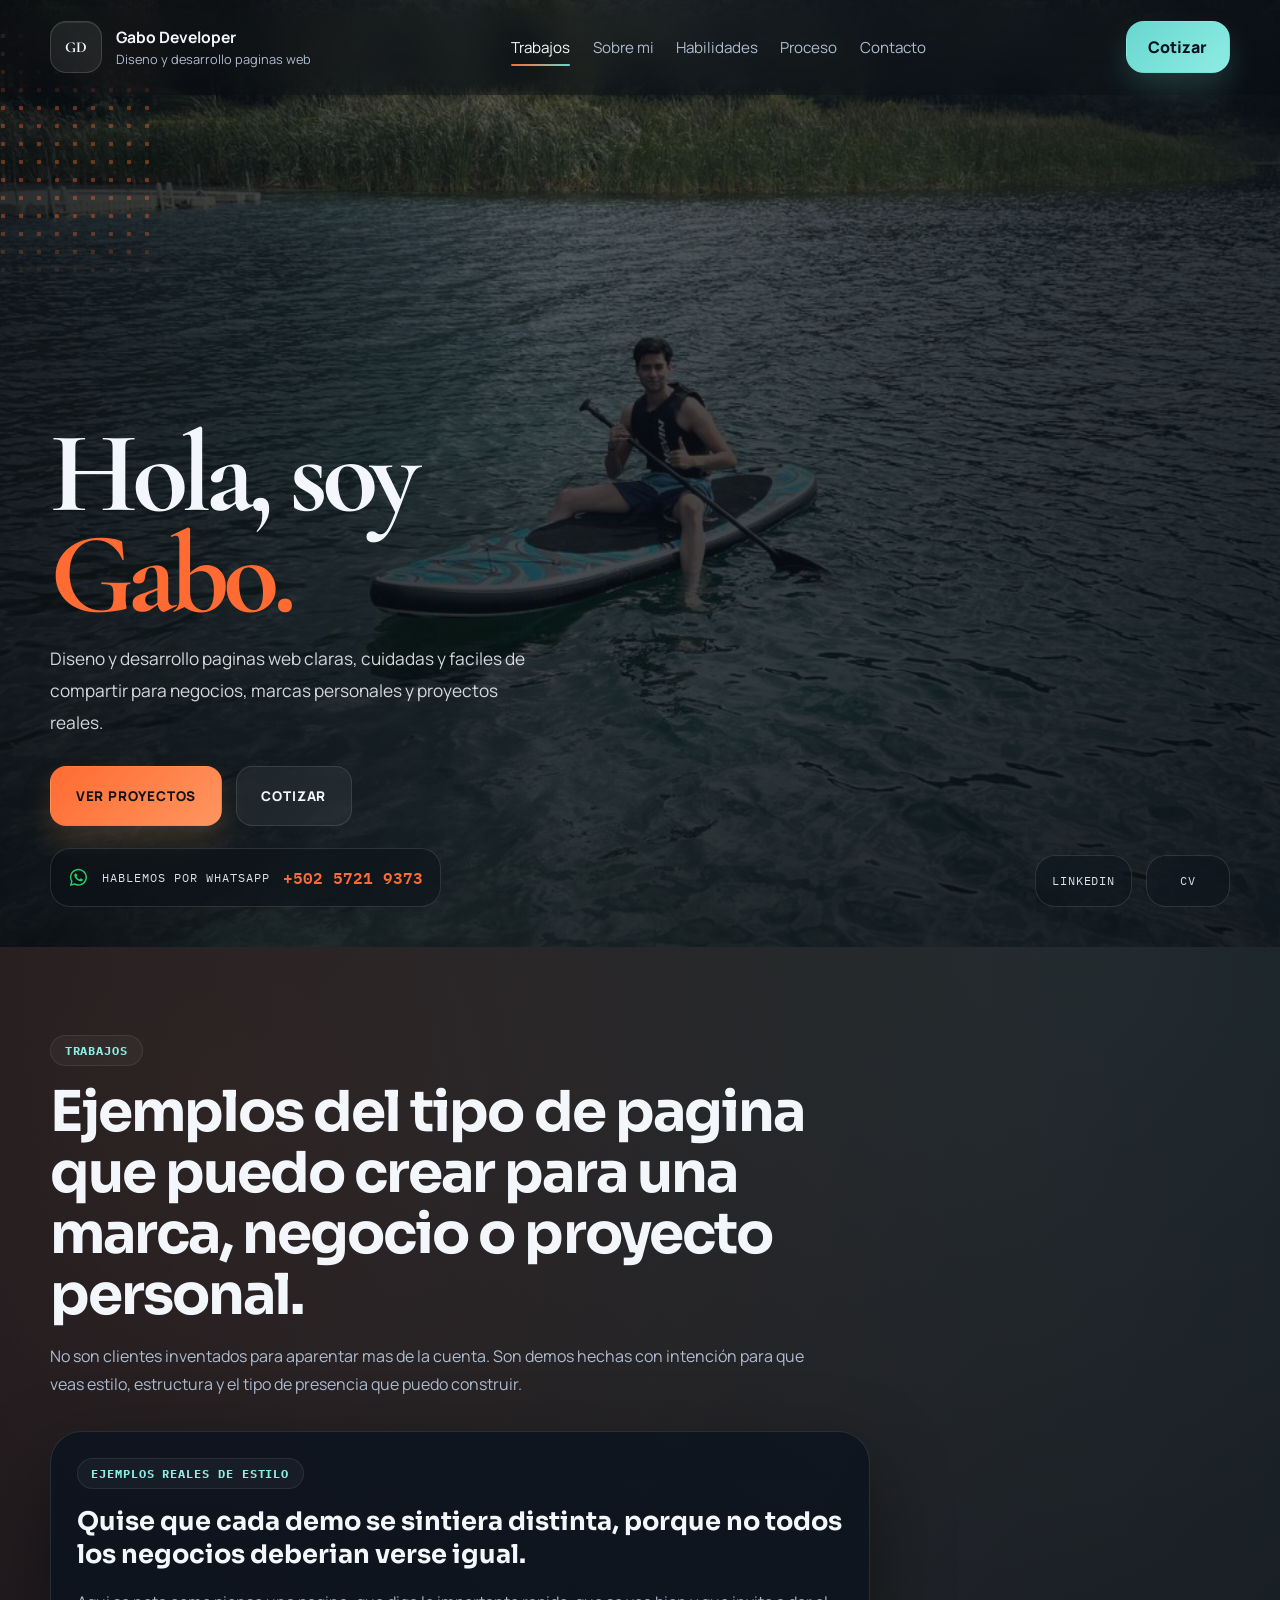
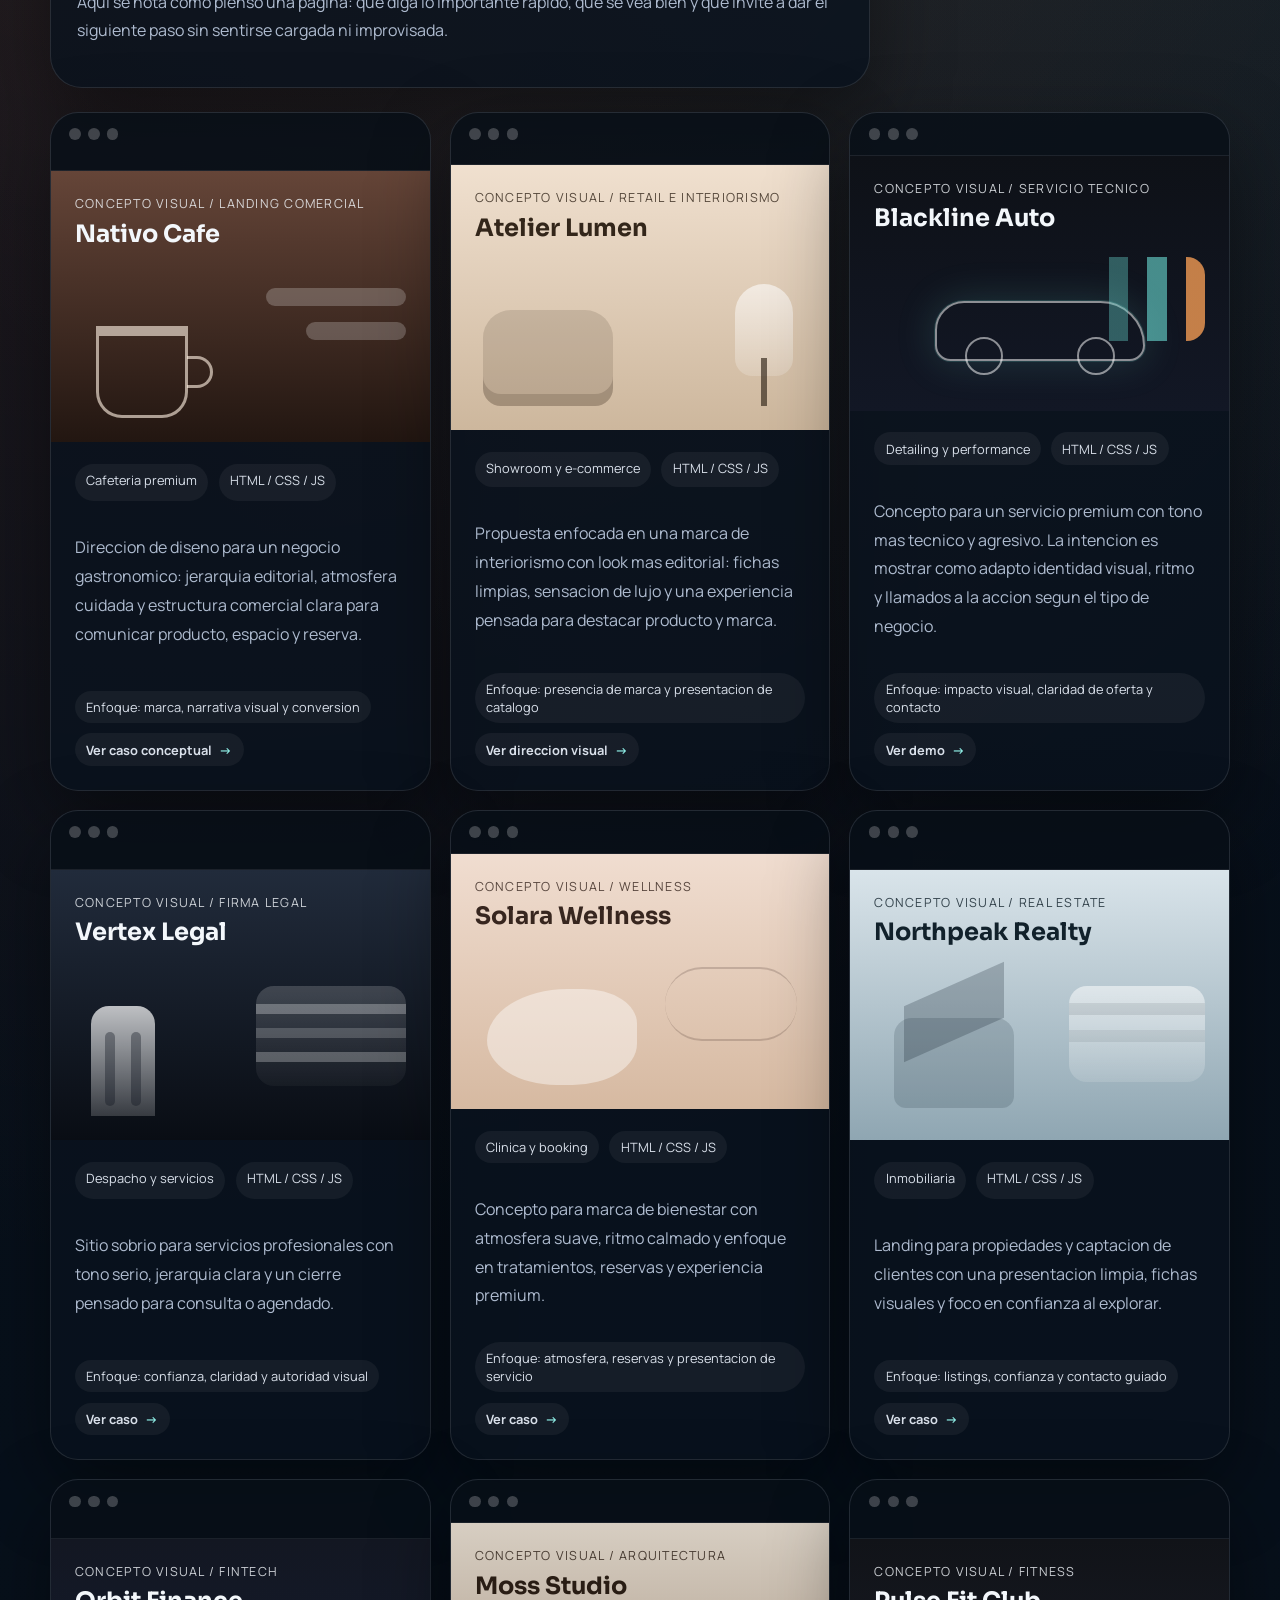
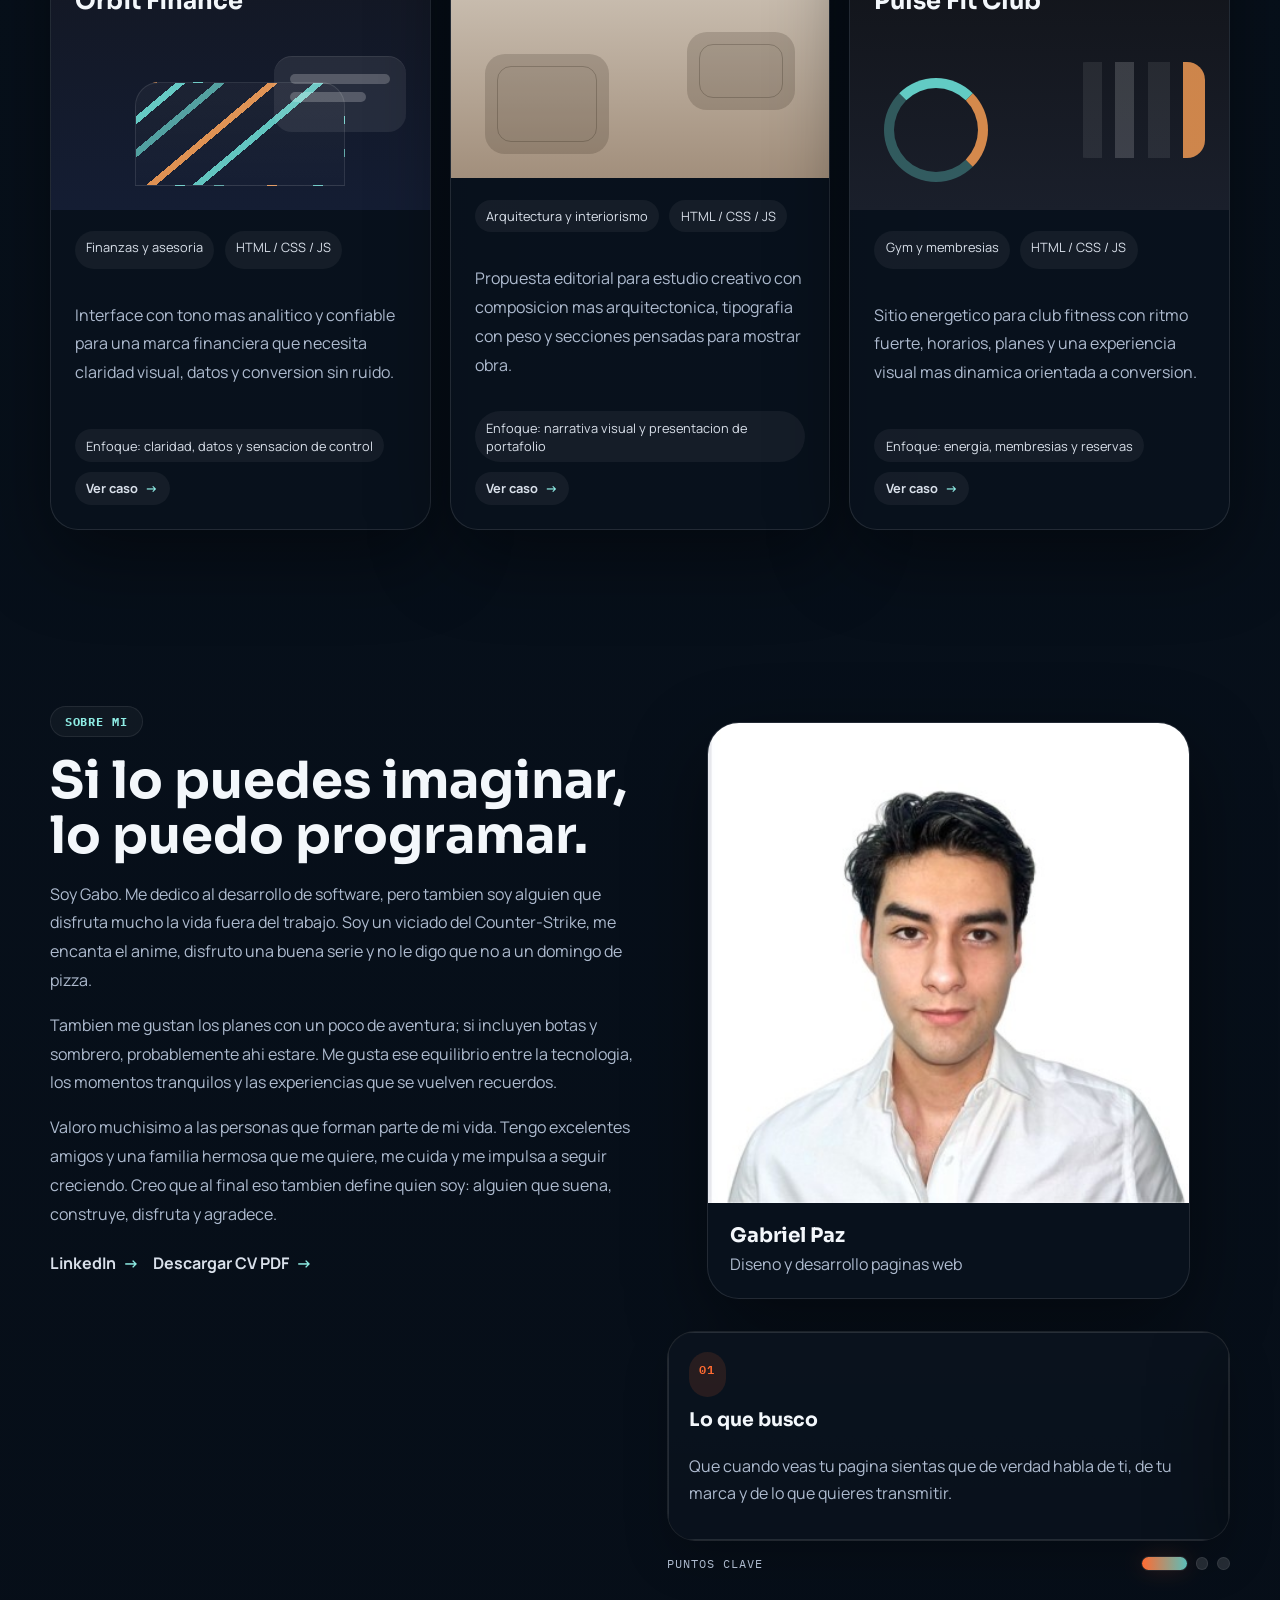
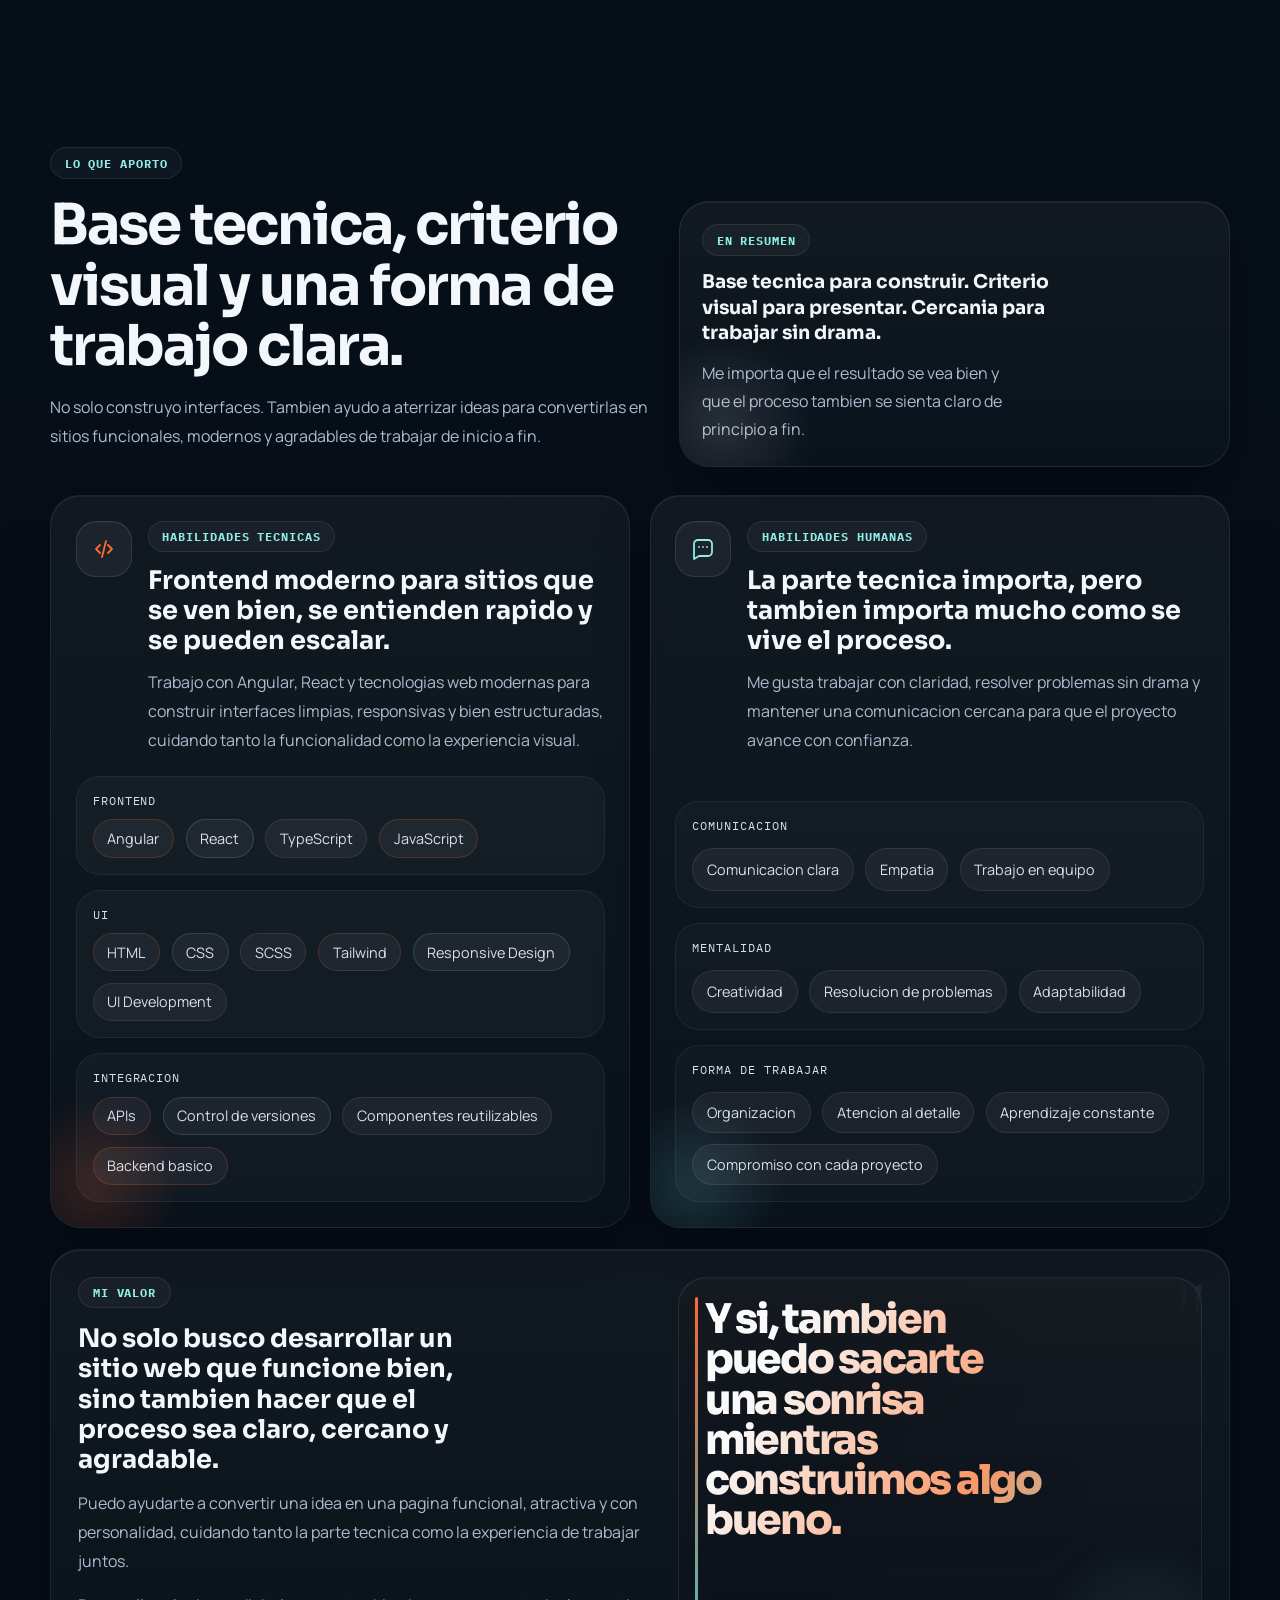
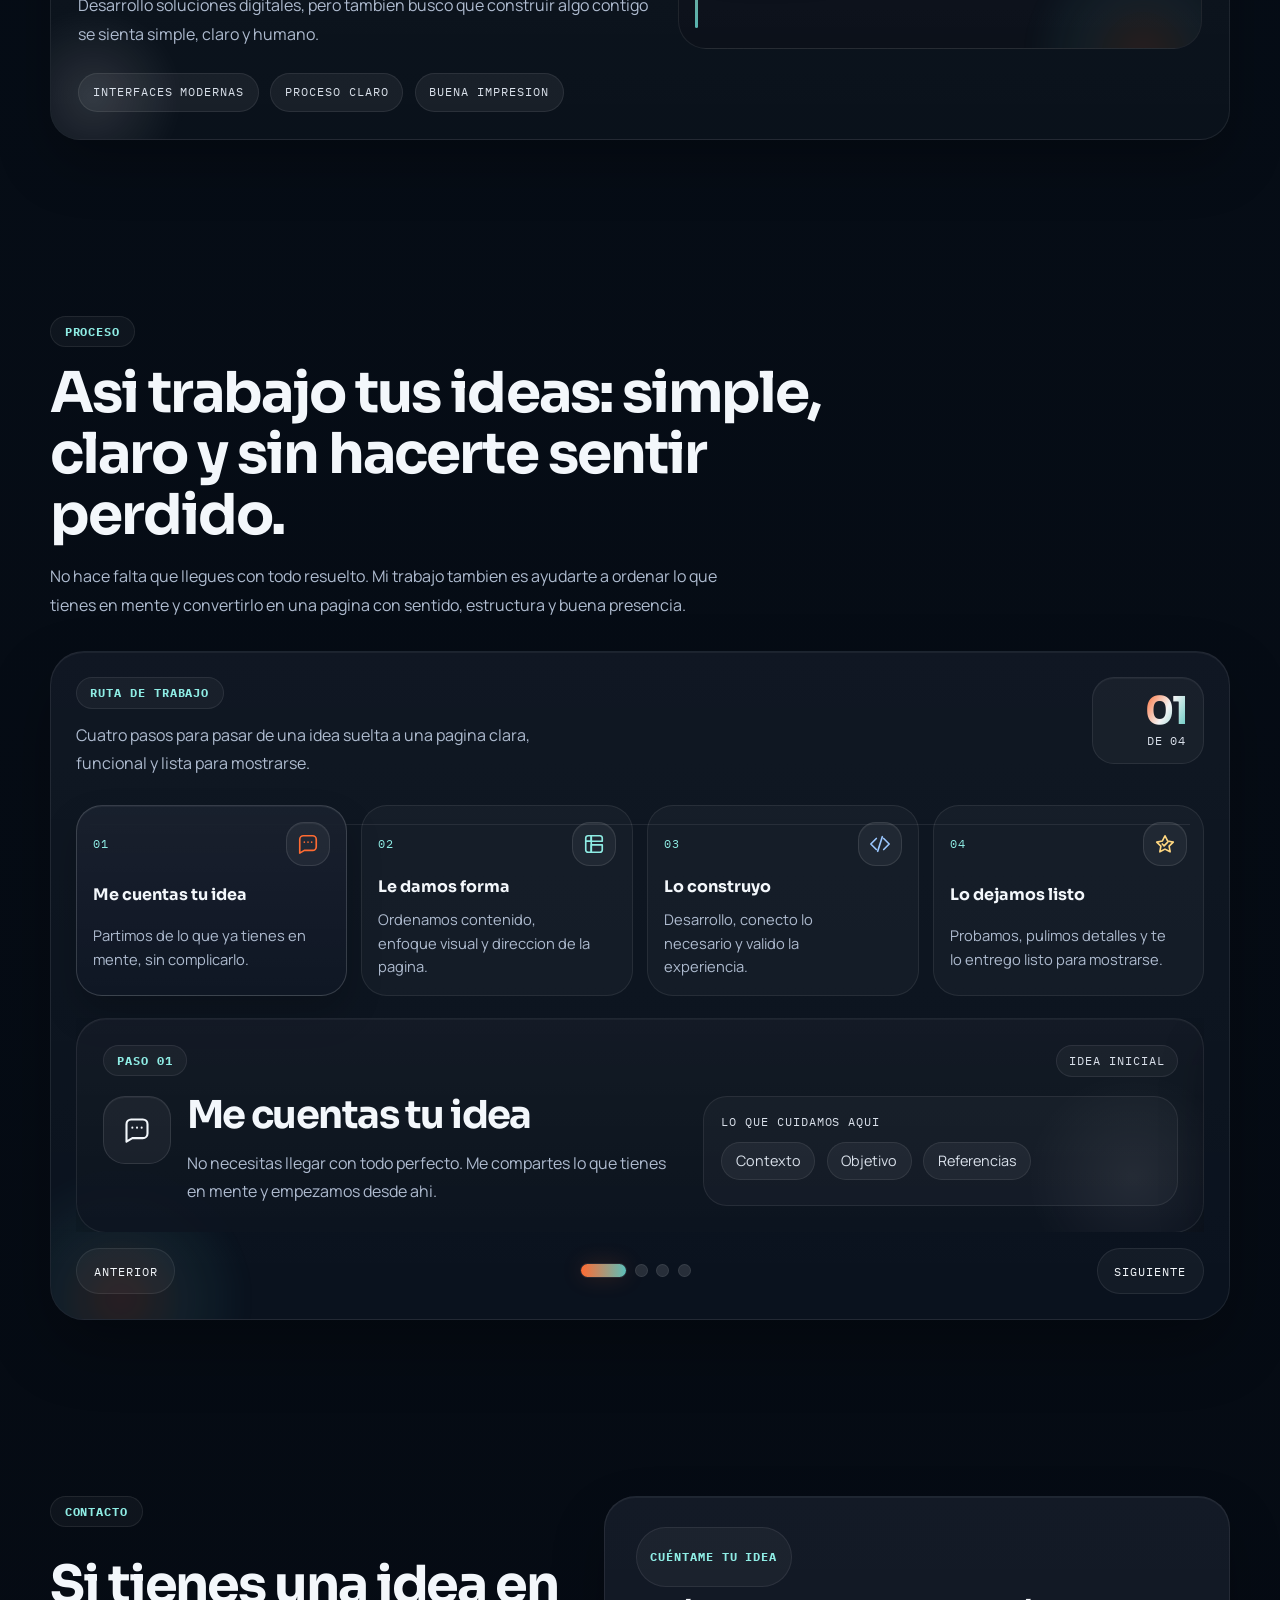
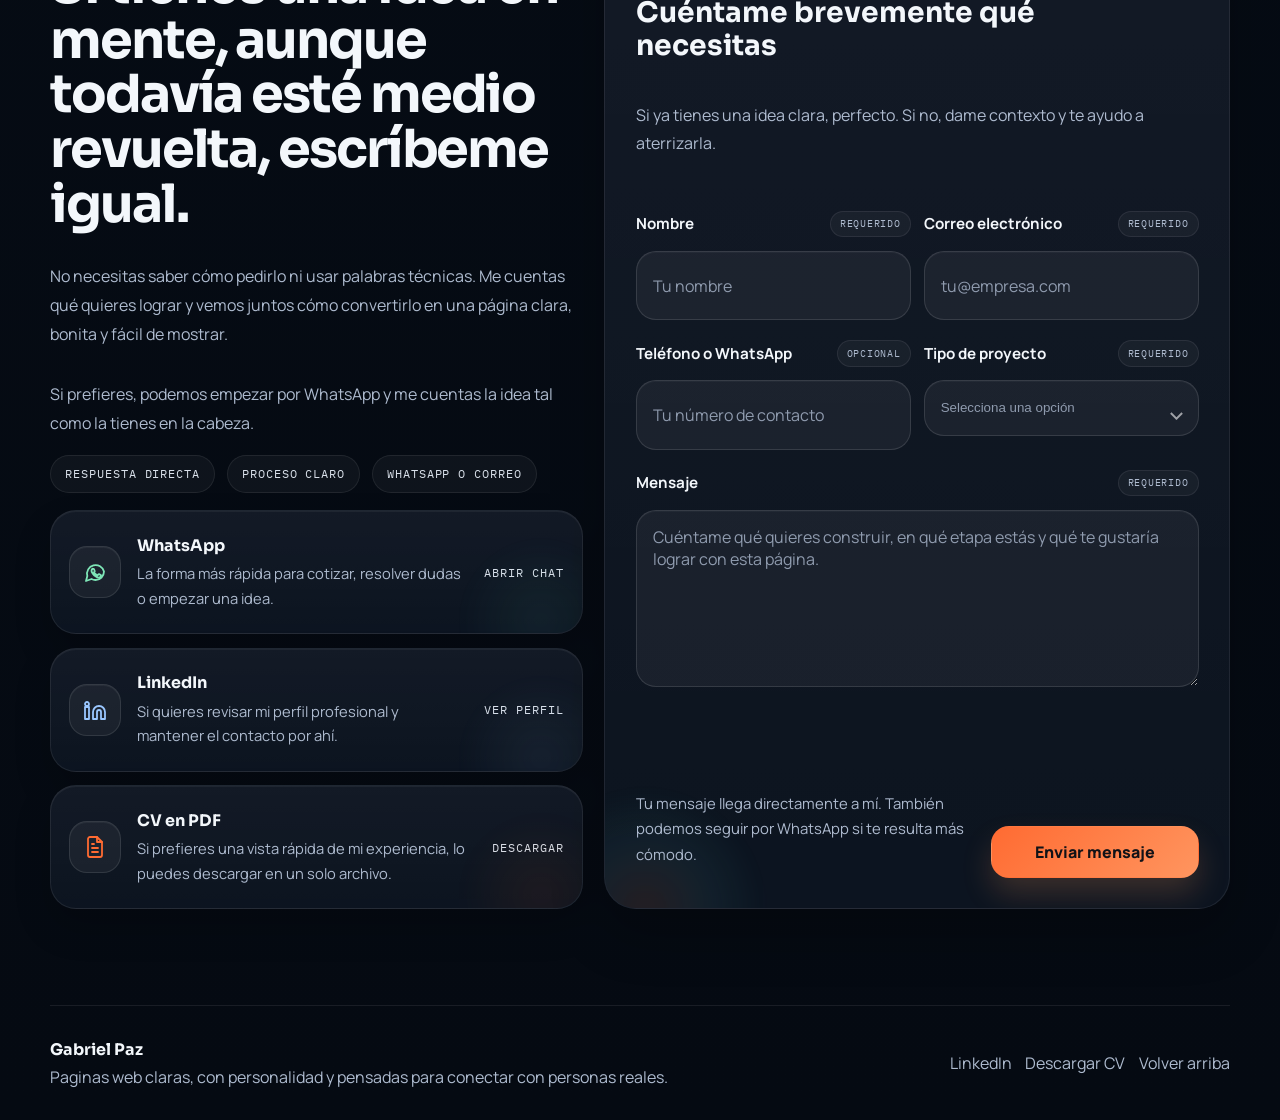
==== commit 03bd508e: "fix mobile" ====
--- a/index.html
+++ b/index.html
@@ -15,6 +15,27 @@
     rel="stylesheet"
   >
   <link rel="stylesheet" href="./styles/main.css">
+  <script>
+    (() => {
+      const navigationEntry = performance.getEntriesByType?.("navigation")?.[0];
+      const shouldResetScroll = !window.location.hash && navigationEntry?.type !== "back_forward";
+
+      if (!shouldResetScroll) {
+        return;
+      }
+
+      if ("scrollRestoration" in history) {
+        history.scrollRestoration = "manual";
+      }
+
+      const resetScroll = () => {
+        window.scrollTo({ top: 0, left: 0, behavior: "auto" });
+      };
+
+      resetScroll();
+      window.addEventListener("pageshow", resetScroll, { once: true });
+    })();
+  </script>
 </head>
 <body>
   <div class="page-noise" aria-hidden="true"></div>
--- a/styles/main.css
+++ b/styles/main.css
@@ -1926,6 +1926,7 @@
 .process-flow-copy {
   display: grid;
   gap: 0.8rem;
+  min-width: 0;
   max-width: 52ch;
 }
 
@@ -2001,6 +2002,7 @@
   display: grid;
   grid-template-columns: repeat(4, minmax(0, 1fr));
   gap: 0.9rem;
+  min-width: 0;
 }
 
 .process-step {
@@ -2178,6 +2180,7 @@
   grid-template-columns: auto 1fr;
   gap: 1rem;
   align-items: start;
+  min-width: 0;
 }
 
 .process-panel-icon {
@@ -2194,6 +2197,7 @@
 .process-panel-copy {
   display: grid;
   gap: 0.85rem;
+  min-width: 0;
 }
 
 .process-panel-copy h3 {
@@ -2905,6 +2909,11 @@
 }
 
 @media (max-width: 860px) {
+  html {
+    scroll-behavior: auto;
+    scroll-padding-top: 96px;
+  }
+
   .header-cta {
     display: none;
   }
@@ -2995,9 +3004,13 @@
     display: flex;
     gap: 0.8rem;
     overflow-x: auto;
+    overscroll-behavior-x: contain;
     padding-bottom: 0.35rem;
+    padding-inline: 0.1rem;
+    scroll-padding-inline: 0.1rem;
     scroll-snap-type: x proximity;
     scrollbar-width: none;
+    -webkit-overflow-scrolling: touch;
   }
 
   .process-step-grid::-webkit-scrollbar {
@@ -3013,13 +3026,13 @@
 
 @media (max-width: 720px) {
   .section {
-    padding: 4.5rem 0;
+    padding: 4rem 0;
   }
 
   .hero {
     min-height: auto;
-    padding-top: 7.5rem;
-    padding-bottom: 2rem;
+    padding-top: 6.85rem;
+    padding-bottom: 1.75rem;
   }
 
   .hero-indicators {
@@ -3049,6 +3062,25 @@
     justify-content: flex-start;
   }
 
+  .section-heading {
+    margin-bottom: 1.65rem;
+  }
+
+  .section-heading h2 {
+    font-size: clamp(2rem, 9vw, 3rem);
+  }
+
+  .hero-text,
+  .section-heading p,
+  .works-intro-card p,
+  .project-meta p,
+  .about-copy p,
+  .skills-card-copy p,
+  .skills-value-body p,
+  .contact-copy p {
+    line-height: 1.7;
+  }
+
   .about-point-card {
     min-height: 172px;
     padding: 1rem 1.05rem 1.1rem;
@@ -3090,19 +3122,24 @@
 
   .contact-copy h2 {
     max-width: 16ch;
-    font-size: clamp(2.25rem, 8vw, 3.4rem);
+    font-size: clamp(2.1rem, 8vw, 3rem);
   }
 
   .process-flow {
-    padding: 1.3rem;
+    gap: 1.15rem;
+    padding: 1.15rem;
+    border-radius: 28px;
   }
 
   .process-panel {
-    padding: 1.3rem;
+    gap: 1rem;
+    padding: 1.15rem;
+    border-radius: 26px;
   }
 
   .process-panel-main {
     grid-template-columns: 1fr;
+    gap: 0.85rem;
   }
 
   .process-panel-icon {
@@ -3112,14 +3149,79 @@
   }
 
   .process-panel-copy h3 {
-    font-size: clamp(1.7rem, 8vw, 2.3rem);
+    max-width: none;
+    font-size: clamp(1.55rem, 8vw, 2.1rem);
+    line-height: 1.08;
+  }
+
+  .process-panel-copy p {
+    line-height: 1.65;
+  }
+
+  .process-controls {
+    gap: 0.75rem;
   }
 }
 
 @media (max-width: 640px) {
+  :root {
+    --container: min(1180px, calc(100% - 1.4rem));
+  }
+
   .hero h1 {
     max-width: 100%;
-    font-size: clamp(2.5rem, 12vw, 3.6rem);
+    font-size: clamp(2.7rem, 11.5vw, 3.5rem);
+    line-height: 0.94;
+  }
+
+  .header-inner {
+    min-height: 80px;
+  }
+
+  .section {
+    padding: 3.6rem 0;
+  }
+
+  .hero {
+    padding-top: 6.35rem;
+    padding-bottom: 1.35rem;
+  }
+
+  .hero-grid {
+    gap: 1.25rem;
+  }
+
+  .hero-text {
+    max-width: none;
+    font-size: 0.98rem;
+    line-height: 1.62;
+  }
+
+  .hero-actions {
+    gap: 0.7rem;
+  }
+
+  .hero .button {
+    min-height: 56px;
+    flex: 1 1 calc(50% - 0.35rem);
+    padding: 0 1rem;
+    font-size: 0.76rem;
+  }
+
+  .hero-contact-mini {
+    gap: 0.6rem;
+    padding: 0.85rem 0.95rem;
+    border-radius: 18px;
+  }
+
+  .hero-contact-label,
+  .hero-contact-mini a,
+  .hero-social-bar a {
+    font-size: 0.72rem;
+  }
+
+  .hero-social-bar {
+    gap: 0.65rem;
   }
 
   .hero-profile-top {
@@ -3133,28 +3235,173 @@
   .skills-intro-card,
   .skills-card,
   .skills-value {
-    padding: 1.3rem;
+    padding: 1.15rem;
+    border-radius: 24px;
+  }
+
+  .section-heading {
+    margin-bottom: 1.4rem;
+  }
+
+  .section-heading h2,
+  .about-copy h2,
+  .contact-copy h2 {
+    font-size: clamp(1.95rem, 10vw, 2.75rem);
+    line-height: 1.04;
+  }
+
+  .works-overview,
+  .skills-grid,
+  .contact-shortcuts {
+    gap: 1rem;
+  }
+
+  .works-intro-card h3 {
+    margin-top: 0.85rem;
+    font-size: 1.35rem;
+    line-height: 1.18;
+  }
+
+  .project-grid {
+    gap: 1rem;
+  }
+
+  .project-card {
+    border-radius: 24px;
+  }
+
+  .browser-chrome {
+    padding: 0.78rem 0.95rem;
+  }
+
+  .browser-chrome span {
+    width: 0.58rem;
+    height: 0.58rem;
+  }
+
+  .project-preview {
+    min-height: 208px;
+    padding: 1.1rem;
+  }
+
+  .preview-copy strong {
+    font-size: 1.25rem;
+  }
+
+  .preview-copy span {
+    font-size: 0.68rem;
+    letter-spacing: 0.08em;
+  }
+
+  .preview-ui {
+    min-height: 92px;
+    transform: scale(0.9);
+    transform-origin: bottom center;
+  }
+
+  .project-meta {
+    gap: 0.8rem;
+    padding: 1rem 1.05rem 1.1rem;
+  }
+
+  .project-meta p {
+    font-size: 0.92rem;
+    line-height: 1.62;
+  }
+
+  .project-label-row span,
+  .project-focus span,
+  .case-meta span {
+    font-size: 0.74rem;
+  }
+
+  .project-focus {
+    justify-content: flex-start;
+    gap: 0.55rem;
+  }
+
+  .portrait-card figcaption {
+    padding: 1rem 1.05rem 1.15rem;
+  }
+
+  .portrait-card strong {
+    font-size: 1.1rem;
+  }
+
+  .about-copy h2 {
+    margin-bottom: 0.85rem;
+  }
+
+  .about-point-card {
+    min-height: auto;
+    gap: 0.58rem;
+  }
+
+  .about-point-card strong {
+    font-size: 1.08rem;
+  }
+
+  .about-point-card span:last-child {
+    font-size: 0.94rem;
+    line-height: 1.58;
+  }
+
+  .about-carousel-meta {
+    gap: 0.6rem;
   }
 
   .hero-social-bar a {
     min-width: 72px;
   }
 
+  .skills-intro-card strong {
+    font-size: 1.05rem;
+  }
+
+  .skills-card {
+    gap: 1rem;
+  }
+
+  .skills-card-copy h3,
+  .skills-value-body h3 {
+    font-size: clamp(1.28rem, 6.8vw, 1.65rem);
+    line-height: 1.12;
+  }
+
+  .skills-card-copy p,
+  .skills-value-body p {
+    font-size: 0.94rem;
+    line-height: 1.65;
+  }
+
   .skills-cluster {
-    padding: 0.9rem;
-    border-radius: 22px;
+    gap: 0.6rem;
+    padding: 0.82rem;
+    border-radius: 20px;
   }
 
   .skills-pills,
   .skills-value-points {
-    gap: 0.6rem;
+    gap: 0.5rem;
   }
 
   .skills-pills span,
   .skills-value-points span {
-    min-height: 2.2rem;
-    padding: 0.5rem 0.78rem;
-    font-size: 0.86rem;
+    min-height: 2.08rem;
+    padding: 0.44rem 0.72rem;
+    font-size: 0.8rem;
+  }
+
+  .skills-value {
+    gap: 0.9rem;
+  }
+
+  .skills-value-mark {
+    display: none;
+  }
+
+  .skills-quote {
+    padding: 1rem 1rem 1rem 1.2rem;
   }
 
   .contact-copy h2 {
@@ -3171,17 +3418,69 @@
     font-size: 0.68rem;
   }
 
+  .contact-shortcuts {
+    gap: 0.7rem;
+  }
+
   .contact-shortcut {
-    padding: 1rem;
-    border-radius: 24px;
+    gap: 0.8rem;
+    padding: 0.92rem 0.95rem;
+    border-radius: 22px;
+  }
+
+  .contact-icon {
+    width: 46px;
+    height: 46px;
+    border-radius: 16px;
+  }
+
+  .contact-shortcut strong {
+    font-size: 0.96rem;
+  }
+
+  .contact-shortcut-copy span {
+    font-size: 0.88rem;
+    line-height: 1.55;
   }
 
   .contact-shortcut-action {
     font-size: 0.68rem;
   }
 
+  .contact-form {
+    gap: 1rem;
+    padding: 1.15rem;
+    border-radius: 24px;
+  }
+
+  .form-header h3 {
+    font-size: clamp(1.32rem, 6.8vw, 1.65rem);
+  }
+
+  .field-head {
+    flex-wrap: wrap;
+    align-items: flex-start;
+  }
+
+  .field-head > span:first-child {
+    font-size: 0.9rem;
+  }
+
+  .contact-form input,
+  .contact-form select,
+  .contact-form textarea {
+    min-height: 3.15rem;
+    padding: 0.84rem 0.95rem;
+    border-radius: 18px;
+  }
+
+  .contact-form textarea {
+    min-height: 8.8rem;
+  }
+
   .process-step {
-    flex-basis: 84vw;
+    flex-basis: min(86vw, 320px);
+    min-height: 152px;
     padding: 0.95rem;
   }
 
@@ -3196,6 +3495,7 @@
 
   .process-panel-aside {
     padding: 1rem;
+    border-radius: 20px;
   }
 
   .process-panel-points {
@@ -3213,7 +3513,9 @@
   }
 
   .skills-quote-text {
-    letter-spacing: -0.045em;
+    max-width: 13ch;
+    font-size: clamp(1.6rem, 8.6vw, 2.15rem);
+    letter-spacing: -0.04em;
   }
 
   .form-grid {
@@ -3238,21 +3540,36 @@
     flex-direction: column;
     align-items: flex-start;
   }
+
+  .site-footer {
+    padding-bottom: 1.4rem;
+  }
+
+  [data-reveal] {
+    opacity: 1;
+    transform: none;
+    transition: none;
+  }
 }
 
 @media (max-width: 520px) {
+  :root {
+    --container: min(1180px, calc(100% - 1.1rem));
+  }
+
   .header-inner {
-    min-height: 84px;
+    min-height: 76px;
   }
 
   .brand {
     min-width: 0;
-    gap: 0.72rem;
+    gap: 0.62rem;
   }
 
   .brand-mark {
-    width: 46px;
-    height: 46px;
+    width: 42px;
+    height: 42px;
+    border-radius: 14px;
   }
 
   .brand-copy {
@@ -3268,20 +3585,64 @@
   }
 
   .brand-copy strong {
-    font-size: 0.92rem;
+    font-size: 0.88rem;
   }
 
   .brand-copy span {
-    font-size: 0.74rem;
+    font-size: 0.72rem;
   }
 
   .site-nav {
     left: 0.75rem;
     right: 0.75rem;
+    top: calc(100% + 0.55rem);
+    padding: 0.85rem;
+    border-radius: 20px;
+  }
+
+  .nav-toggle {
+    width: 44px;
+    height: 44px;
+    border-radius: 14px;
+  }
+
+  .section {
+    padding: 3.2rem 0;
+  }
+
+  .hero {
+    padding-top: 6rem;
+  }
+
+  .hero h1,
+  .section-heading h2,
+  .about-copy h2,
+  .contact-copy h2 {
+    font-size: clamp(1.82rem, 10.5vw, 2.45rem);
+  }
+
+  .hero .button {
+    min-height: 52px;
+    font-size: 0.74rem;
+  }
+
+  .hero-contact-mini,
+  .hero-social-bar a,
+  .works-intro-card,
+  .project-preview,
+  .project-meta,
+  .about-point-card,
+  .skills-intro-card,
+  .skills-card,
+  .skills-value,
+  .process-flow,
+  .process-panel,
+  .contact-form {
+    border-radius: 20px;
   }
 
   .hero-contact-mini {
-    padding: 0.85rem 0.95rem;
+    padding: 0.78rem 0.85rem;
   }
 
   .hero-social-bar a {
@@ -3289,6 +3650,39 @@
     min-width: 0;
   }
 
+  .project-preview {
+    min-height: 188px;
+    padding: 1rem;
+  }
+
+  .preview-ui {
+    min-height: 84px;
+    transform: scale(0.84);
+  }
+
+  .project-meta {
+    padding: 0.92rem 0.95rem 1rem;
+  }
+
+  .skills-quote {
+    padding: 0.92rem 0.92rem 0.92rem 1.08rem;
+  }
+
+  .skills-quote-text {
+    font-size: clamp(1.48rem, 8.8vw, 1.95rem);
+  }
+
+  .contact-shortcut {
+    grid-template-columns: auto 1fr;
+    align-items: start;
+  }
+
+  .contact-shortcut-action {
+    grid-column: 2;
+    justify-self: start;
+    margin-top: 0.15rem;
+  }
+
   .process-controls {
     width: 100%;
   }
@@ -3304,19 +3698,17 @@
 }
 
 @media (max-width: 420px) {
+  .hero-actions {
+    flex-direction: column;
+    align-items: stretch;
+  }
+
+  .hero .button {
+    width: 100%;
+  }
+
   .hero-social-bar a {
     flex-basis: 100%;
-  }
-
-  .contact-shortcut {
-    grid-template-columns: auto 1fr;
-    align-items: start;
-  }
-
-  .contact-shortcut-action {
-    grid-column: 2;
-    justify-self: start;
-    margin-top: 0.1rem;
   }
 }
 
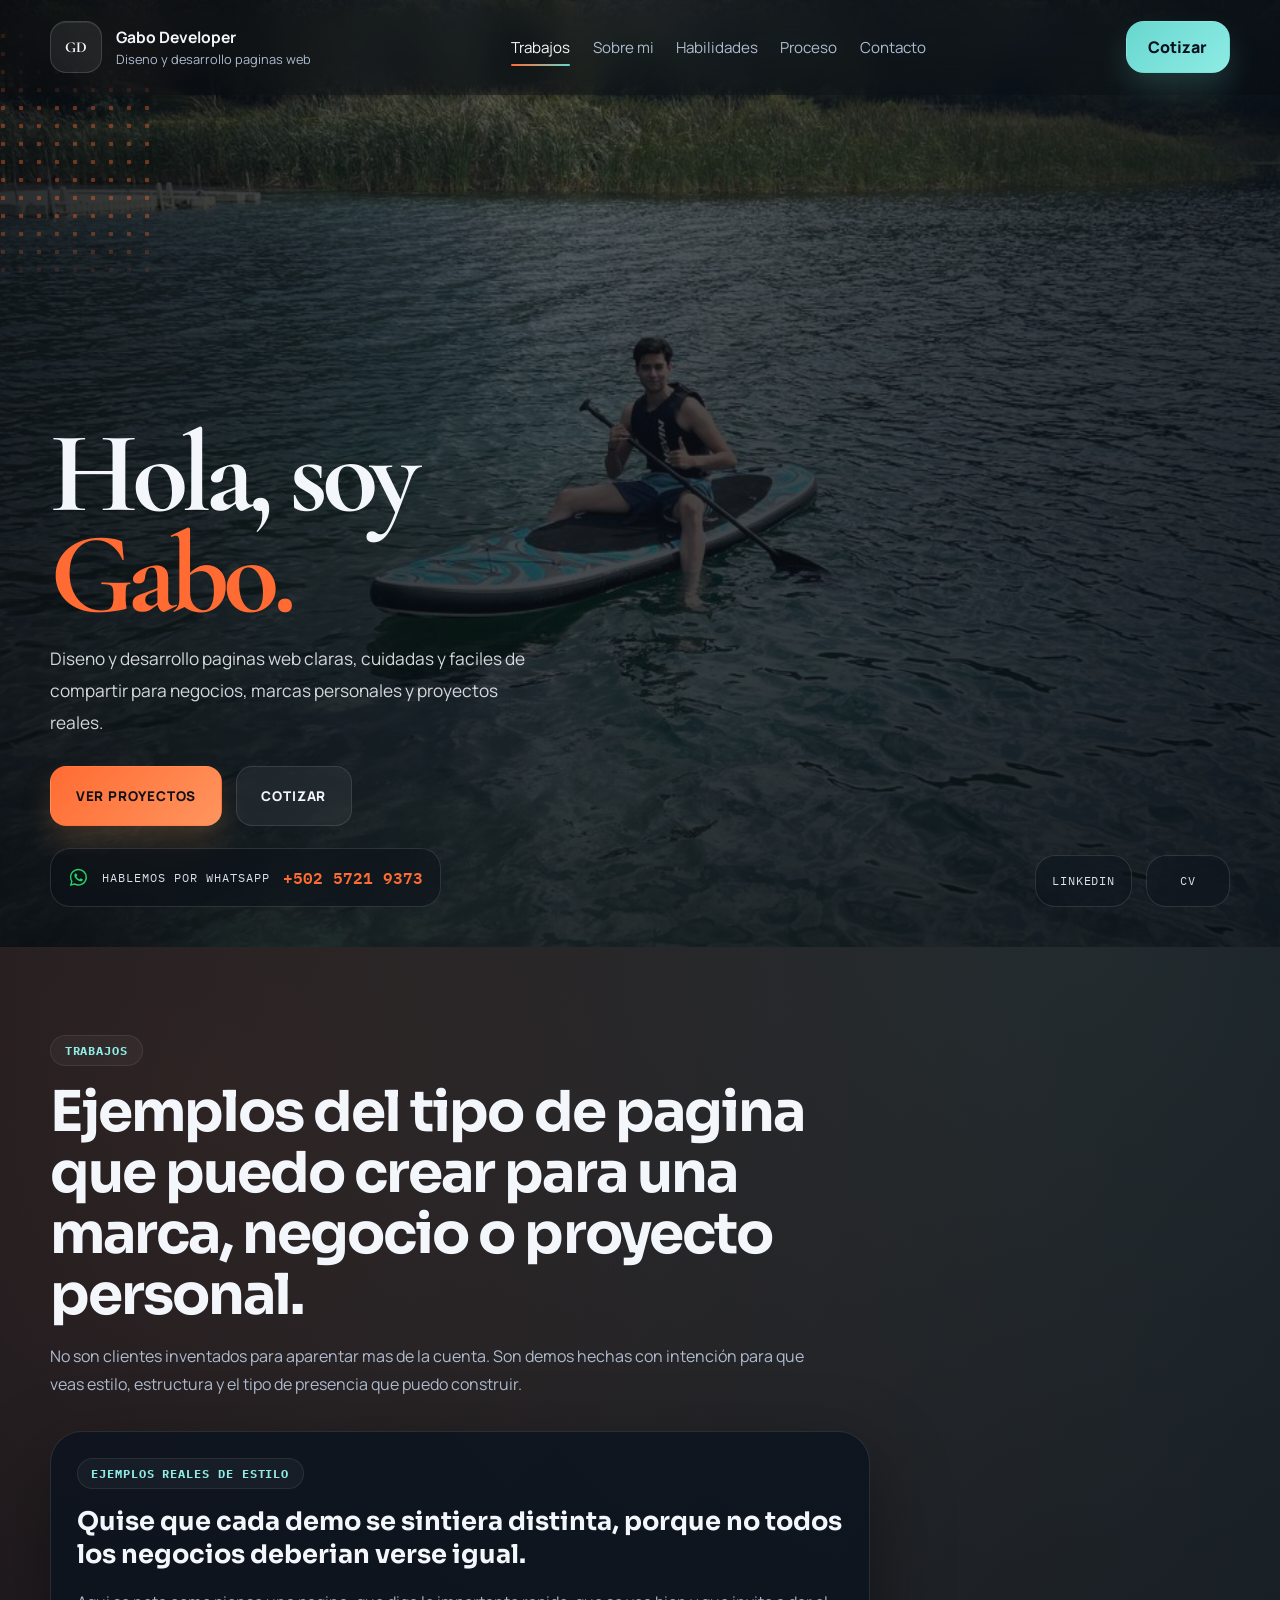
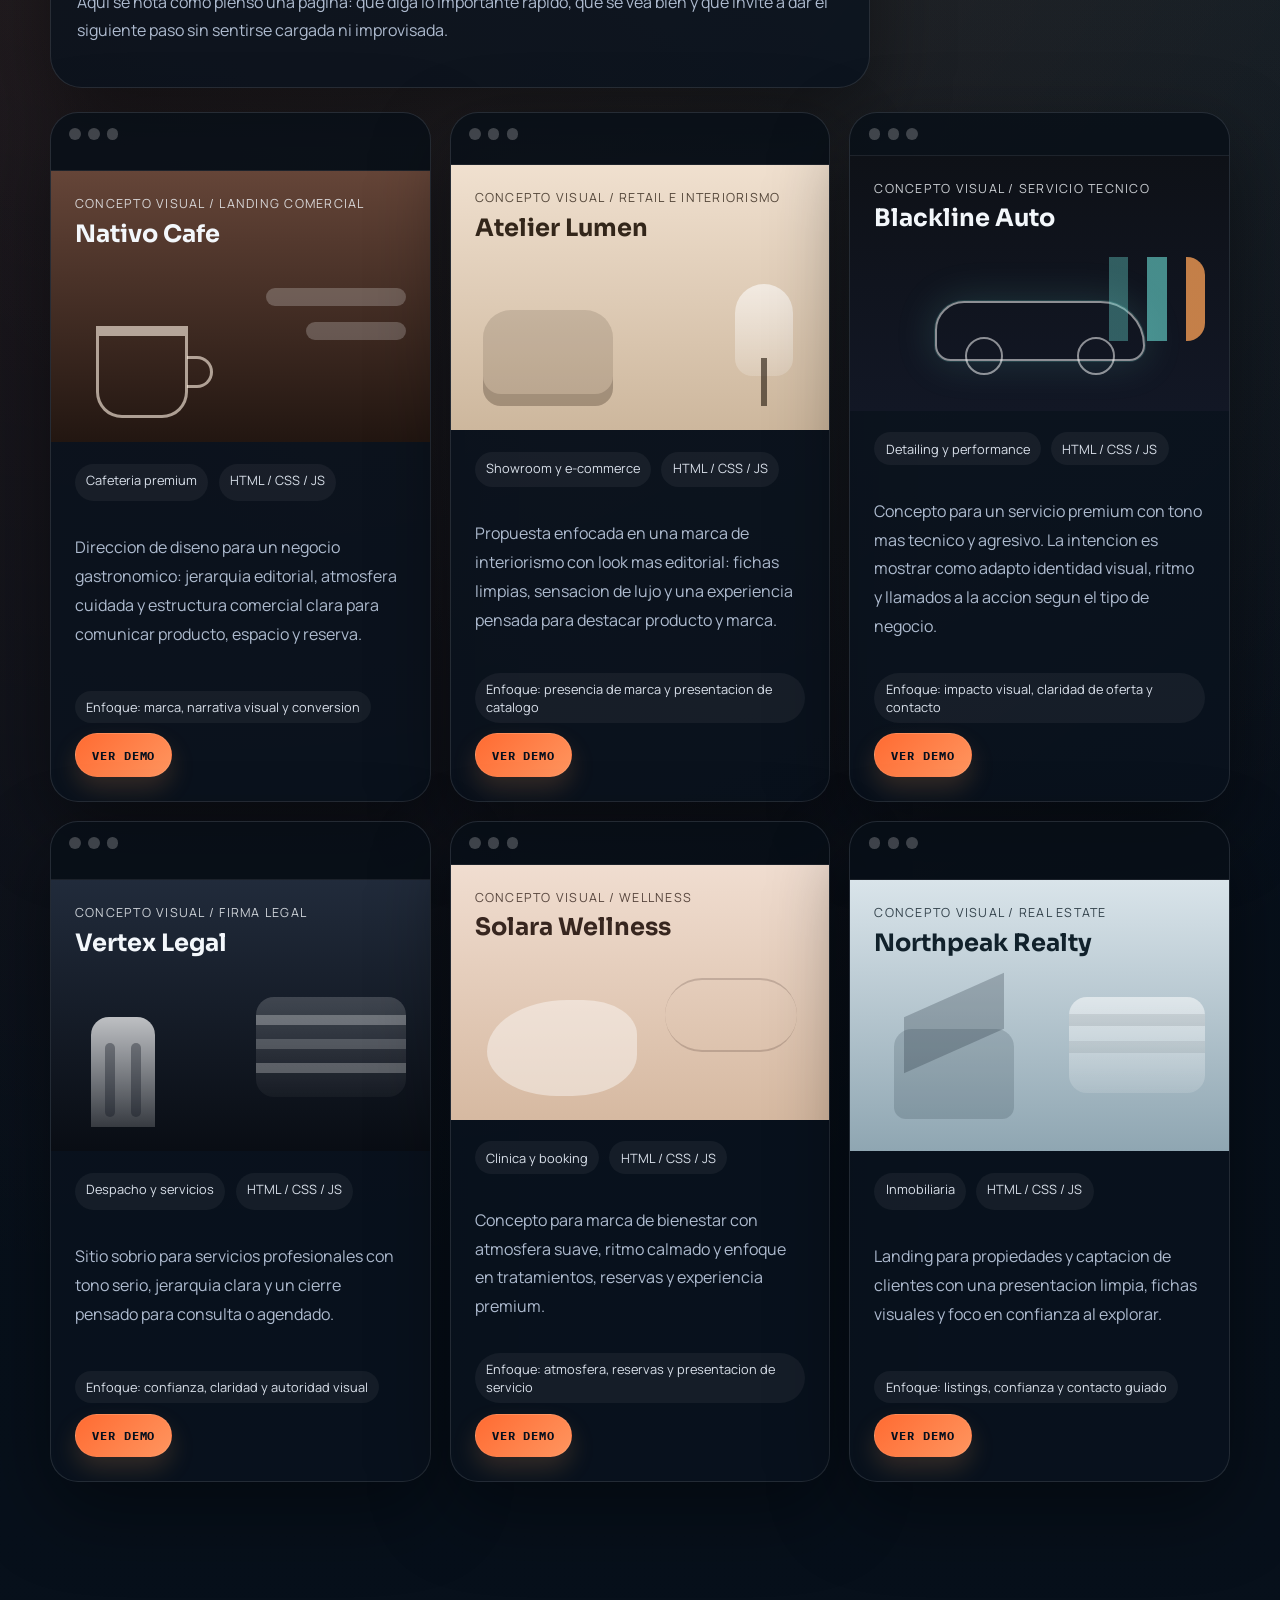
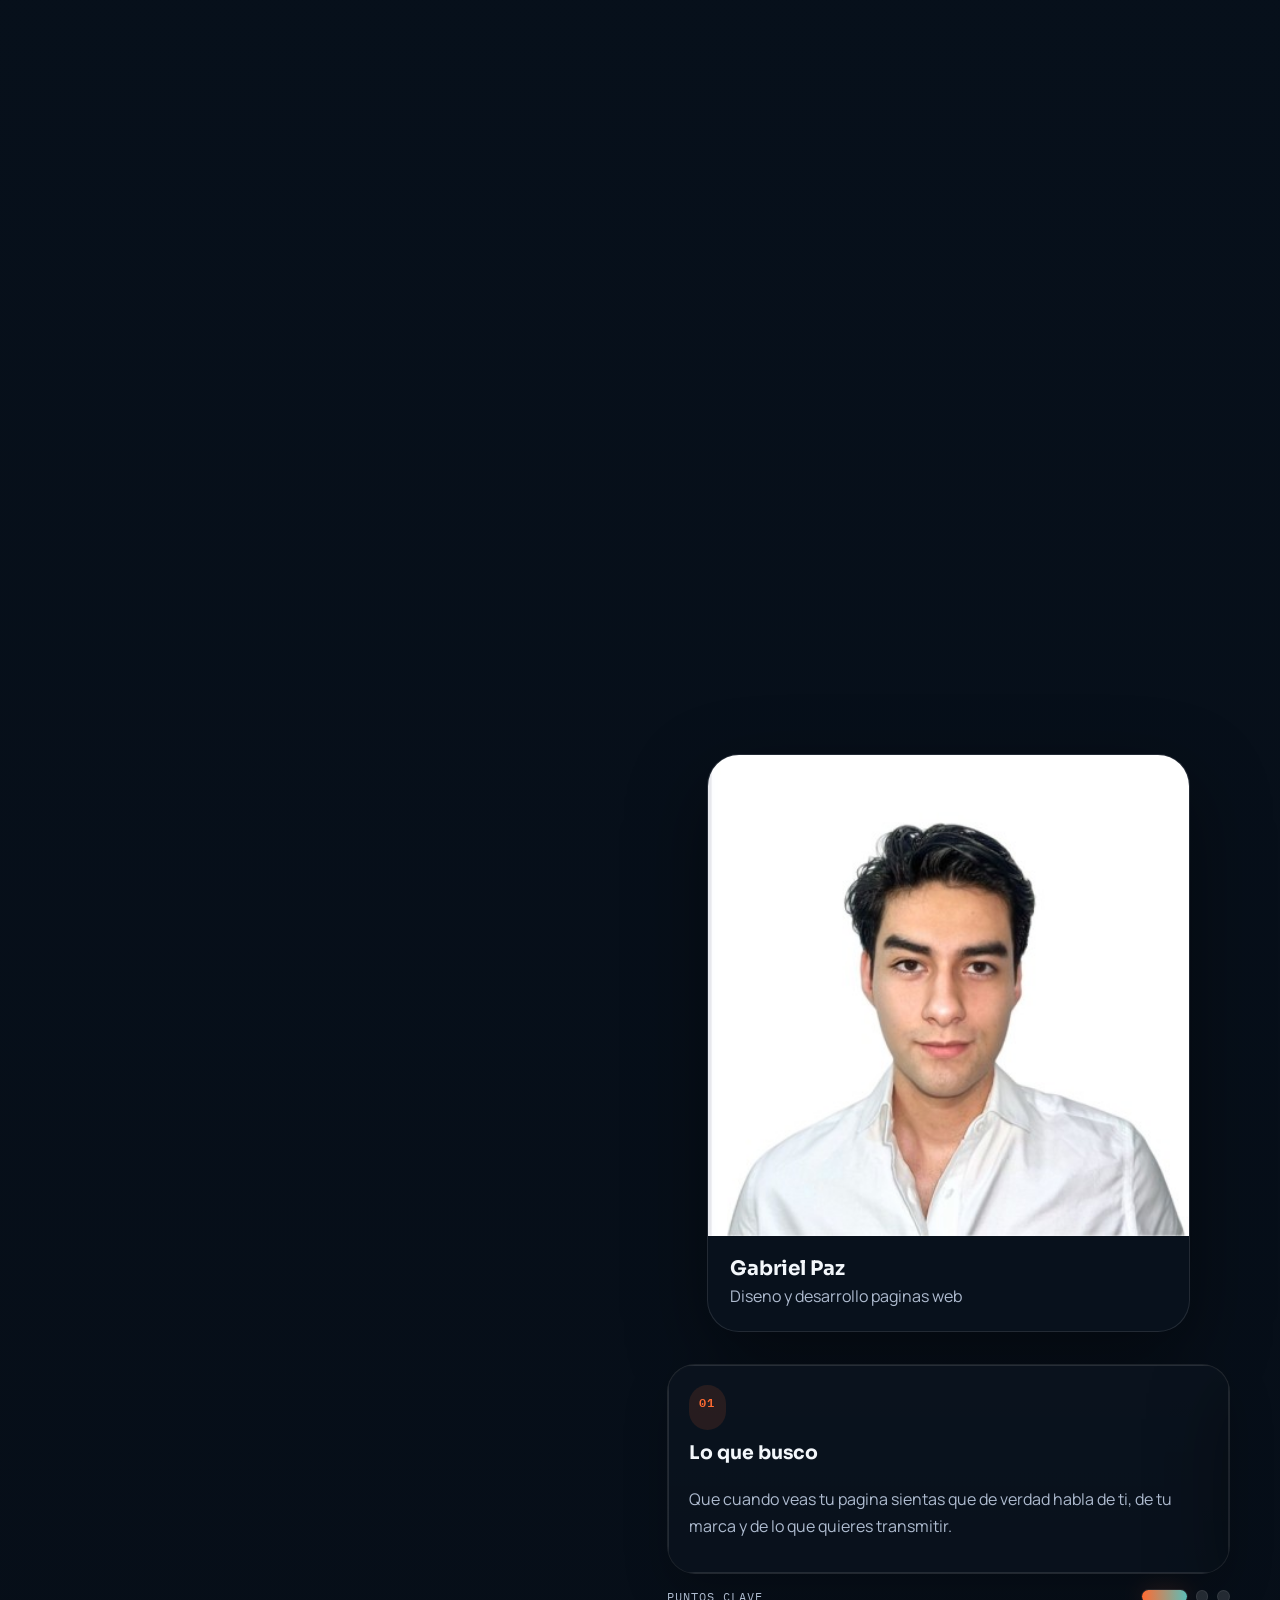
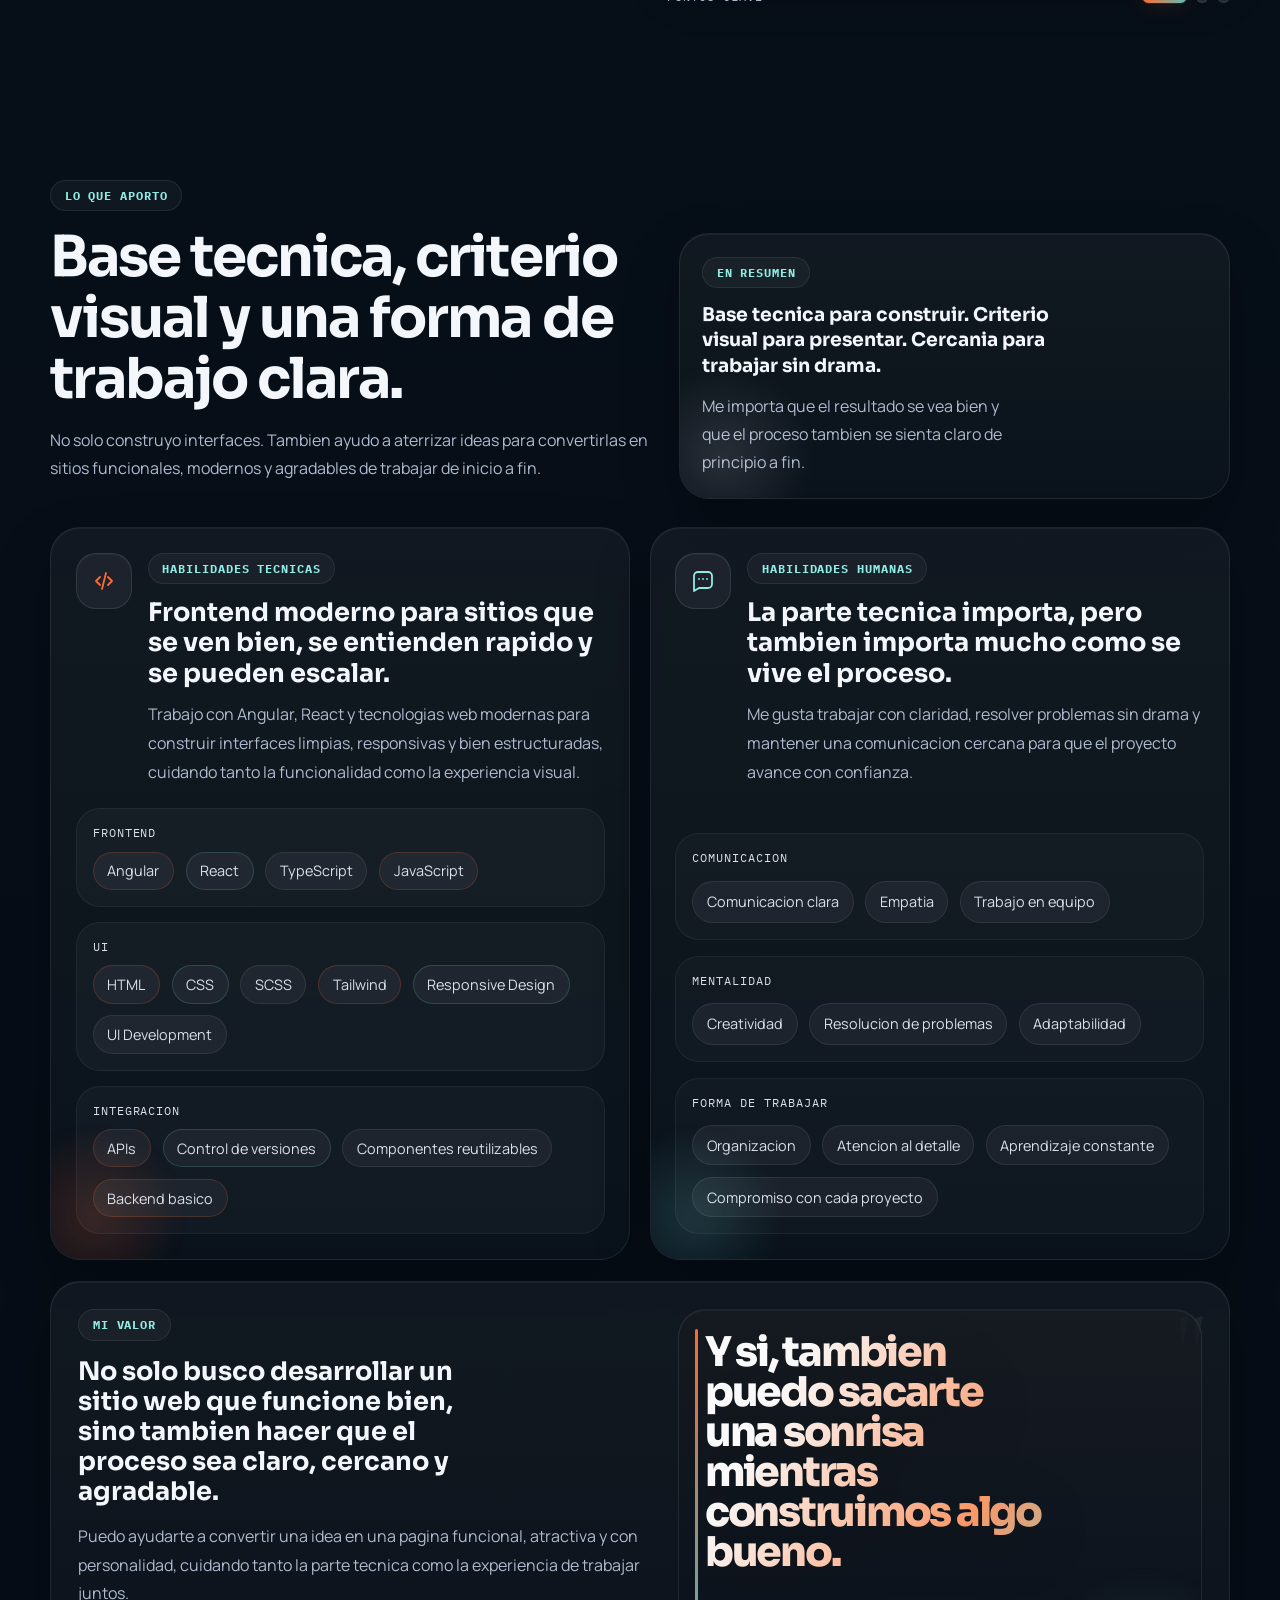
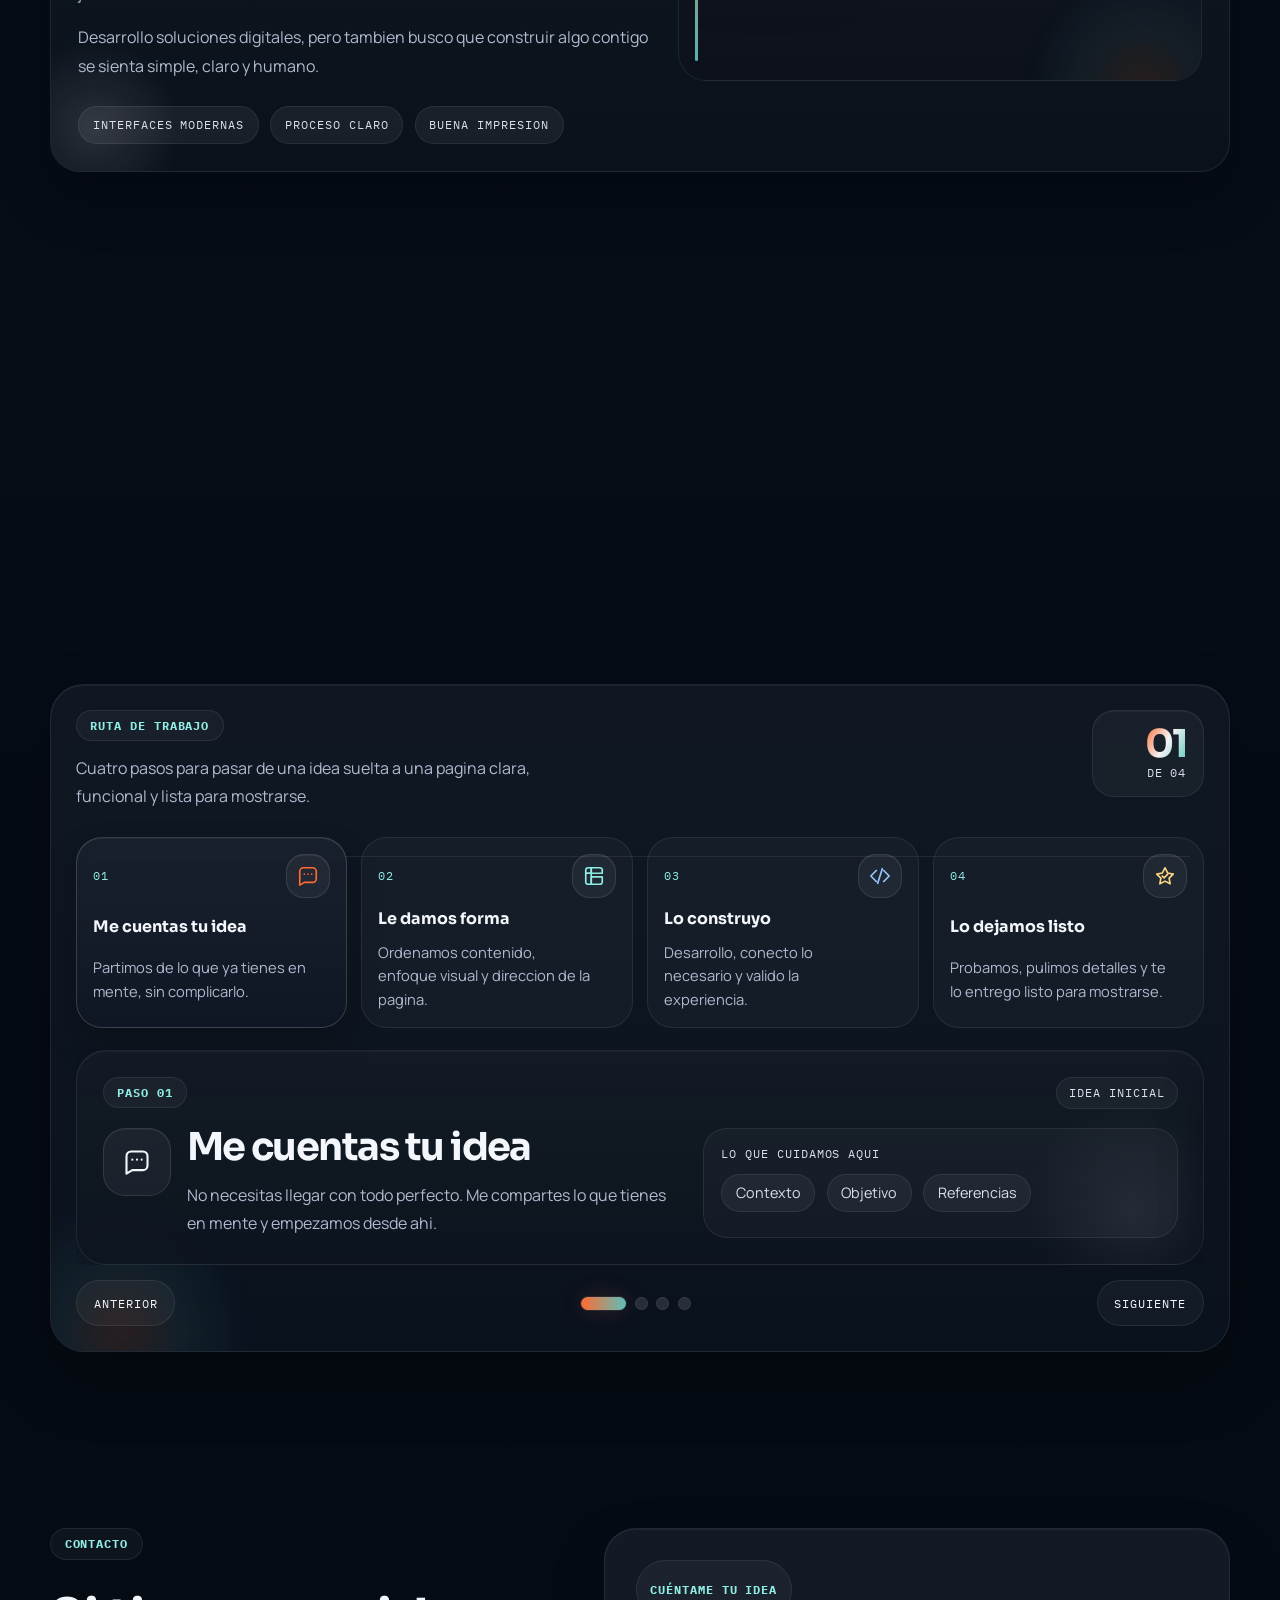
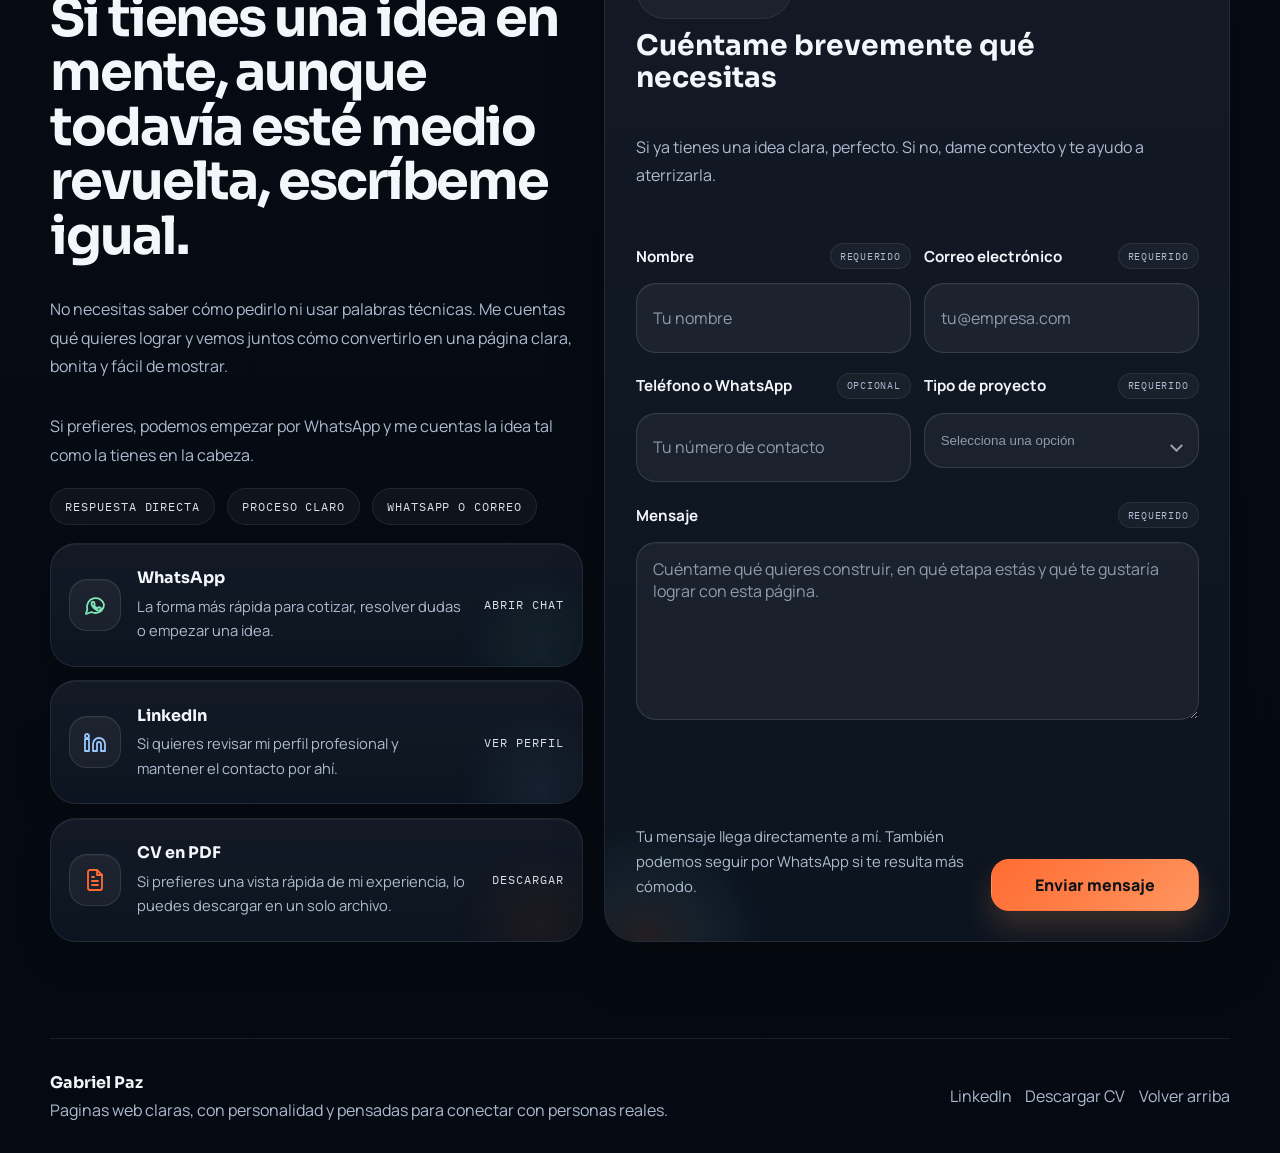
==== commit d59b561d: "fix" ====
--- a/index.html
+++ b/index.html
@@ -185,7 +185,7 @@
                 </p>
                 <div class="project-focus">
                   <span>Enfoque: marca, narrativa visual y conversion</span>
-                  <span class="project-cta">Ver caso conceptual</span>
+                  <span class="project-cta">VER DEMO</span>
                 </div>
               </div>
             </a>
@@ -217,7 +217,7 @@
                 </p>
                 <div class="project-focus">
                   <span>Enfoque: presencia de marca y presentacion de catalogo</span>
-                  <span class="project-cta">Ver direccion visual</span>
+                  <span class="project-cta">VER DEMO</span>
                 </div>
               </div>
             </a>
@@ -249,7 +249,7 @@
                 </p>
                 <div class="project-focus">
                   <span>Enfoque: impacto visual, claridad de oferta y contacto</span>
-                  <span class="project-cta">Ver demo</span>
+                  <span class="project-cta">VER DEMO</span>
                 </div>
               </div>
             </a>
@@ -281,7 +281,7 @@
                 </p>
                 <div class="project-focus">
                   <span>Enfoque: confianza, claridad y autoridad visual</span>
-                  <span class="project-cta">Ver caso</span>
+                  <span class="project-cta">VER DEMO</span>
                 </div>
               </div>
             </a>
@@ -313,7 +313,7 @@
                 </p>
                 <div class="project-focus">
                   <span>Enfoque: atmosfera, reservas y presentacion de servicio</span>
-                  <span class="project-cta">Ver caso</span>
+                  <span class="project-cta">VER DEMO</span>
                 </div>
               </div>
             </a>
@@ -345,7 +345,7 @@
                 </p>
                 <div class="project-focus">
                   <span>Enfoque: listings, confianza y contacto guiado</span>
-                  <span class="project-cta">Ver caso</span>
+                  <span class="project-cta">VER DEMO</span>
                 </div>
               </div>
             </a>
@@ -377,7 +377,7 @@
                 </p>
                 <div class="project-focus">
                   <span>Enfoque: claridad, datos y sensacion de control</span>
-                  <span class="project-cta">Ver caso</span>
+                  <span class="project-cta">VER DEMO</span>
                 </div>
               </div>
             </a>
@@ -409,7 +409,7 @@
                 </p>
                 <div class="project-focus">
                   <span>Enfoque: narrativa visual y presentacion de portafolio</span>
-                  <span class="project-cta">Ver caso</span>
+                  <span class="project-cta">VER DEMO</span>
                 </div>
               </div>
             </a>
@@ -441,7 +441,7 @@
                 </p>
                 <div class="project-focus">
                   <span>Enfoque: energia, membresias y reservas</span>
-                  <span class="project-cta">Ver caso</span>
+                  <span class="project-cta">VER DEMO</span>
                 </div>
               </div>
             </a>
@@ -692,6 +692,7 @@
             <div class="process-flow-copy">
               <span class="panel-tag">Ruta de trabajo</span>
               <p>Cuatro pasos para pasar de una idea suelta a una pagina clara, funcional y lista para mostrarse.</p>
+              <span class="process-mobile-hint">Toca un paso o desliza el panel</span>
             </div>
 
             <div class="process-flow-status" aria-live="polite">
--- a/styles/main.css
+++ b/styles/main.css
@@ -351,8 +351,7 @@
 }
 
 .hero-links a,
-.inline-link,
-.project-cta {
+.inline-link {
   display: inline-flex;
   align-items: center;
   gap: 0.45rem;
@@ -362,8 +361,7 @@
 }
 
 .hero-links a::after,
-.inline-link::after,
-.project-cta::after {
+.inline-link::after {
   content: "->";
   color: var(--accent-alt-strong);
 }
@@ -371,9 +369,7 @@
 .hero-links a:hover,
 .hero-links a:focus-visible,
 .inline-link:hover,
-.inline-link:focus-visible,
-.project-card:hover .project-cta,
-.project-card:focus-visible .project-cta {
+.inline-link:focus-visible {
   color: var(--text);
 }
 
@@ -1296,7 +1292,7 @@
 }
 
 .project-label-row span,
-.project-focus span,
+.project-focus > span:not(.project-cta),
 .case-meta span {
   display: inline-flex;
   padding: 0.45rem 0.7rem;
@@ -1313,7 +1309,36 @@
 }
 
 .project-cta {
-  color: var(--text);
+  display: inline-flex;
+  align-items: center;
+  justify-content: center;
+  min-height: 2.7rem;
+  padding: 0.72rem 1rem;
+  border-radius: 999px;
+  border: 1px solid rgba(255, 255, 255, 0.08);
+  background: linear-gradient(135deg, var(--accent), var(--accent-strong));
+  color: #07101d;
+  font-family: "IBM Plex Mono", monospace;
+  font-size: 0.72rem;
+  font-weight: 800;
+  letter-spacing: 0.08em;
+  text-transform: uppercase;
+  box-shadow: 0 12px 24px rgba(241, 154, 83, 0.18);
+  transition:
+    transform var(--transition),
+    box-shadow var(--transition),
+    filter var(--transition);
+}
+
+.project-cta::after {
+  content: "";
+}
+
+.project-card:hover .project-cta,
+.project-card:focus-visible .project-cta {
+  transform: translateY(-2px);
+  box-shadow: 0 16px 28px rgba(241, 154, 83, 0.24);
+  filter: saturate(1.08);
 }
 
 .about-grid {
@@ -1936,6 +1961,10 @@
   line-height: 1.75;
 }
 
+.process-mobile-hint {
+  display: none;
+}
+
 .process-flow-status {
   display: grid;
   justify-items: end;
@@ -3131,6 +3160,45 @@
     border-radius: 28px;
   }
 
+  .process-flow-head {
+    gap: 0.9rem;
+  }
+
+  .process-flow-copy {
+    gap: 0.65rem;
+  }
+
+  .process-mobile-hint {
+    display: inline-flex;
+    width: fit-content;
+    padding: 0.38rem 0.7rem;
+    border-radius: 999px;
+    border: 1px solid rgba(104, 215, 207, 0.18);
+    background: rgba(104, 215, 207, 0.06);
+    color: var(--accent-alt-strong);
+    font-family: "IBM Plex Mono", monospace;
+    font-size: 0.64rem;
+    letter-spacing: 0.08em;
+    text-transform: uppercase;
+  }
+
+  .process-flow-status {
+    grid-auto-flow: column;
+    align-items: end;
+    gap: 0.45rem;
+    min-width: 0;
+    padding: 0.72rem 0.85rem;
+    border-radius: 18px;
+  }
+
+  .process-flow-status strong {
+    font-size: clamp(1.45rem, 7vw, 1.95rem);
+  }
+
+  .process-flow-status span {
+    font-size: 0.66rem;
+  }
+
   .process-panel {
     gap: 1rem;
     padding: 1.15rem;
@@ -3310,7 +3378,7 @@
   }
 
   .project-label-row span,
-  .project-focus span,
+  .project-focus > span:not(.project-cta),
   .case-meta span {
     font-size: 0.74rem;
   }
@@ -3318,6 +3386,12 @@
   .project-focus {
     justify-content: flex-start;
     gap: 0.55rem;
+  }
+
+  .project-cta {
+    min-height: 2.45rem;
+    padding: 0.64rem 0.92rem;
+    font-size: 0.68rem;
   }
 
   .portrait-card figcaption {
@@ -3479,13 +3553,68 @@
   }
 
   .process-step {
-    flex-basis: min(86vw, 320px);
-    min-height: 152px;
-    padding: 0.95rem;
+    flex: none;
+    min-height: 0;
+    padding: 0.88rem 0.82rem;
+    border-radius: 18px;
+    gap: 0.5rem;
+  }
+
+  .process-stepper {
+    padding-top: 0;
+  }
+
+  .process-step-grid {
+    display: grid;
+    grid-template-columns: repeat(2, minmax(0, 1fr));
+    gap: 0.65rem;
+    overflow: visible;
+    padding: 0;
+    scroll-padding-inline: 0;
+    scroll-snap-type: none;
+  }
+
+  .process-step-top {
+    gap: 0.55rem;
+    align-items: flex-start;
+  }
+
+  .process-step-index {
+    font-size: 0.68rem;
+  }
+
+  .process-step-icon {
+    width: 38px;
+    height: 38px;
+    border-radius: 14px;
+  }
+
+  .process-step svg {
+    width: 20px;
+    height: 20px;
+  }
+
+  .process-step strong {
+    font-size: 0.9rem;
+    line-height: 1.22;
+  }
+
+  .process-step-description {
+    display: none;
+  }
+
+  .process-stage {
+    gap: 0.8rem;
+  }
+
+  .process-stage-window {
+    touch-action: pan-y pinch-zoom;
   }
 
   .process-panel-top {
     align-items: flex-start;
+    gap: 0.55rem;
+    flex-wrap: wrap;
   }
 
   .process-panel-state {
@@ -3494,18 +3623,58 @@
   }
 
   .process-panel-aside {
-    padding: 1rem;
+    gap: 0.6rem;
+    padding: 0.9rem;
     border-radius: 20px;
   }
 
+  .process-panel-copy {
+    gap: 0.65rem;
+  }
+
+  .process-panel-copy p {
+    font-size: 0.94rem;
+    line-height: 1.58;
+  }
+
   .process-panel-points {
-    gap: 0.55rem;
+    gap: 0.45rem;
   }
 
   .process-panel-points span {
-    min-height: 2.2rem;
-    padding: 0.48rem 0.75rem;
-    font-size: 0.84rem;
+    min-height: 2rem;
+    padding: 0.42rem 0.66rem;
+    font-size: 0.78rem;
+  }
+
+  .process-controls {
+    flex-direction: row;
+    flex-wrap: wrap;
+    align-items: center;
+    justify-content: space-between;
+    gap: 0.65rem;
+  }
+
+  .process-control {
+    flex: 1 1 calc(50% - 0.35rem);
+    min-height: 2.7rem;
+    padding: 0 0.85rem;
+    font-size: 0.7rem;
+  }
+
+  .process-dots {
+    order: 3;
+    width: 100%;
+    justify-content: center;
+  }
+
+  .process-dot {
+    width: 0.72rem;
+    height: 0.72rem;
+  }
+
+  .process-dot.is-active {
+    width: 2.2rem;
   }
 
   .skills-quote::before {
@@ -3664,6 +3833,10 @@
     padding: 0.92rem 0.95rem 1rem;
   }
 
+  .project-cta {
+    min-width: 100%;
+  }
+
   .skills-quote {
     padding: 0.92rem 0.92rem 0.92rem 1.08rem;
   }
@@ -3681,6 +3854,34 @@
     grid-column: 2;
     justify-self: start;
     margin-top: 0.15rem;
+  }
+
+  .process-flow {
+    gap: 1rem;
+    padding: 1rem;
+  }
+
+  .process-flow-status {
+    justify-self: start;
+  }
+
+  .process-step {
+    padding: 0.8rem;
+  }
+
+  .process-panel {
+    gap: 0.9rem;
+    padding: 0.95rem;
+  }
+
+  .process-panel-icon {
+    width: 52px;
+    height: 52px;
+    border-radius: 16px;
+  }
+
+  .process-panel-copy h3 {
+    font-size: clamp(1.28rem, 8vw, 1.6rem);
   }
 
   .process-controls {
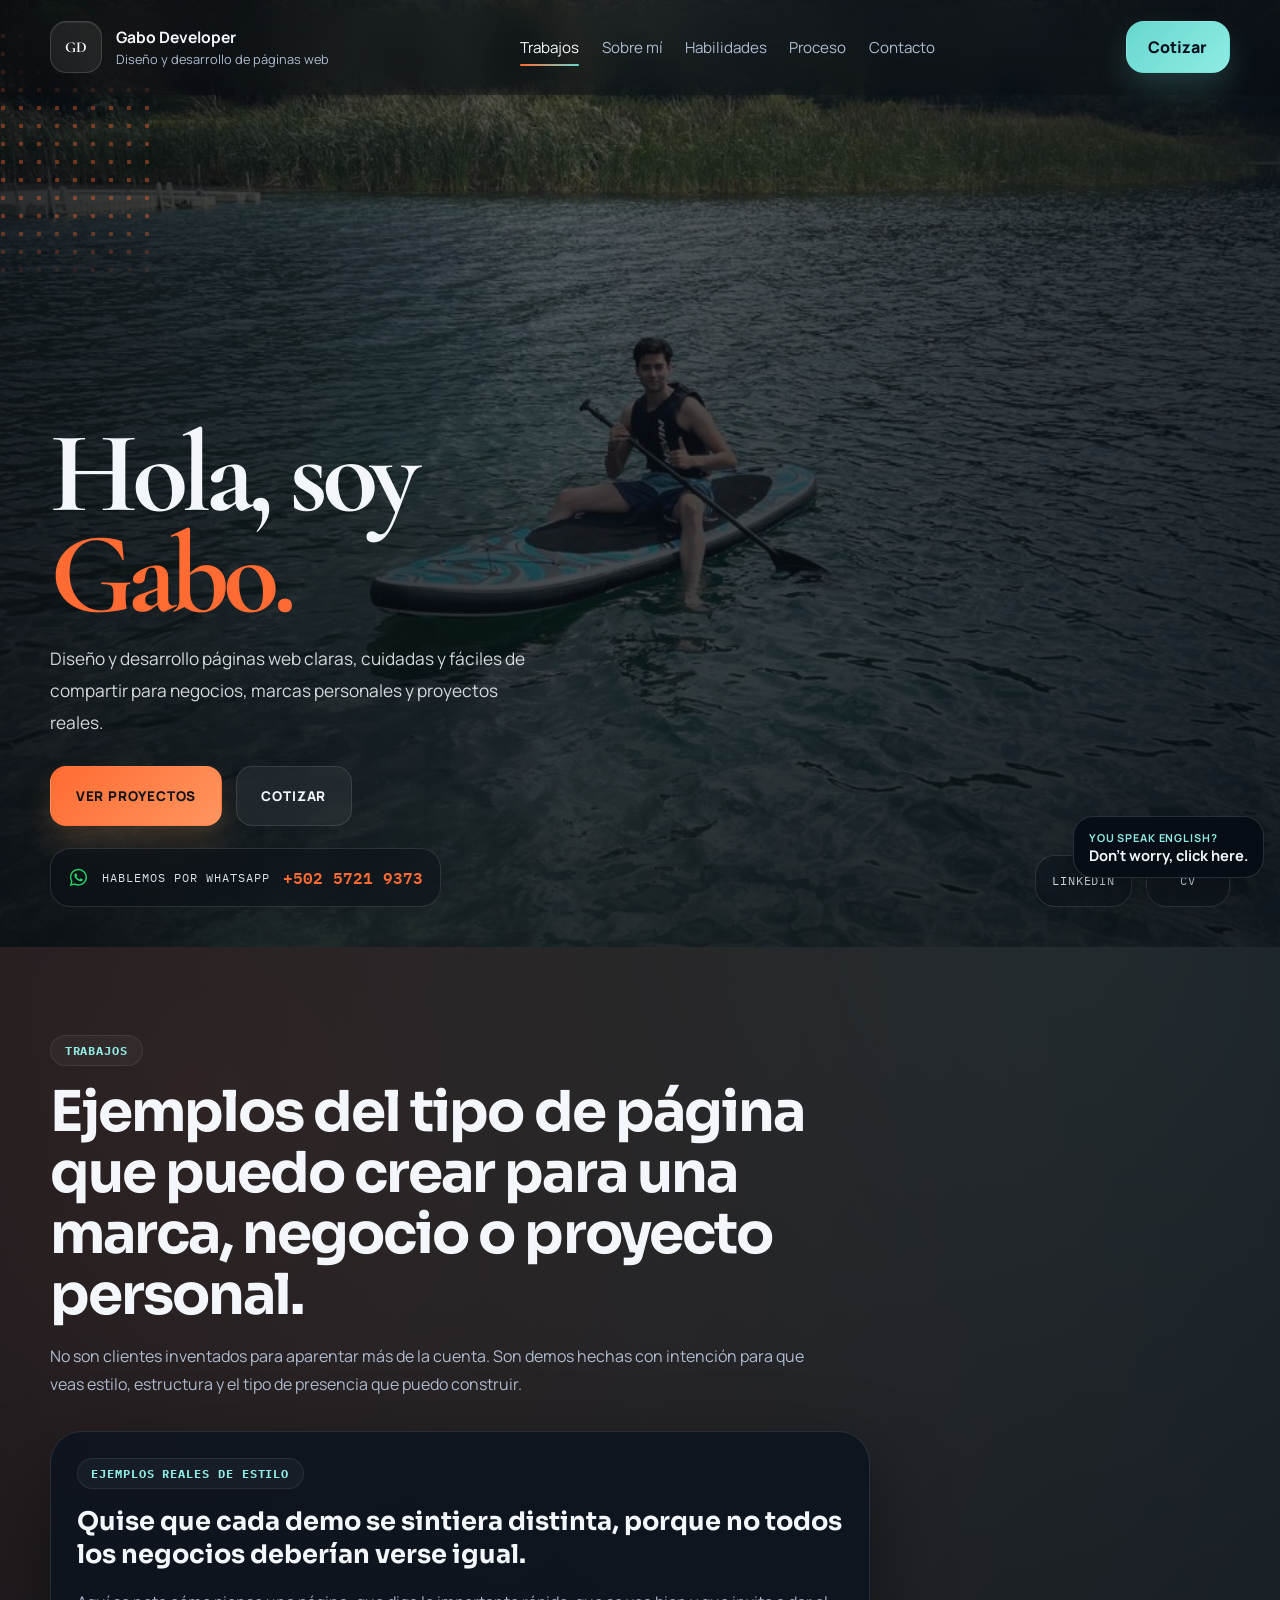
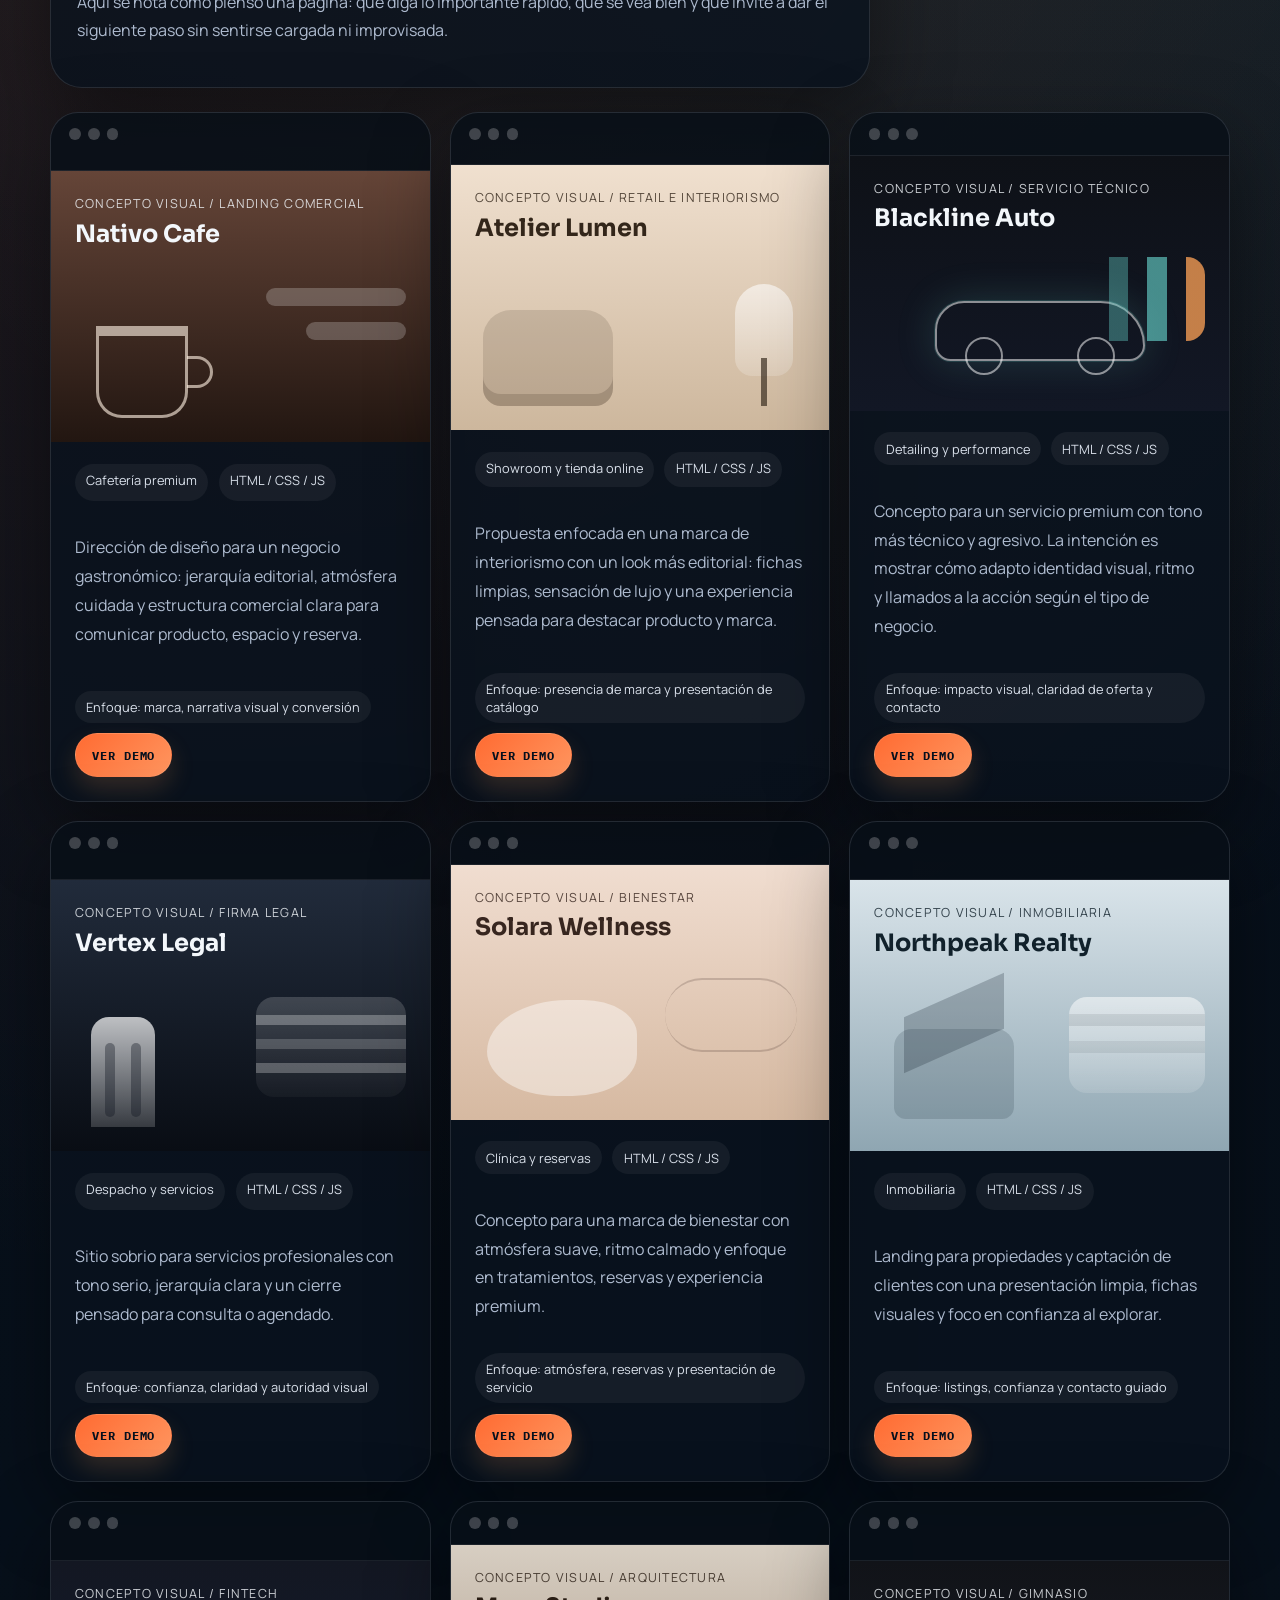
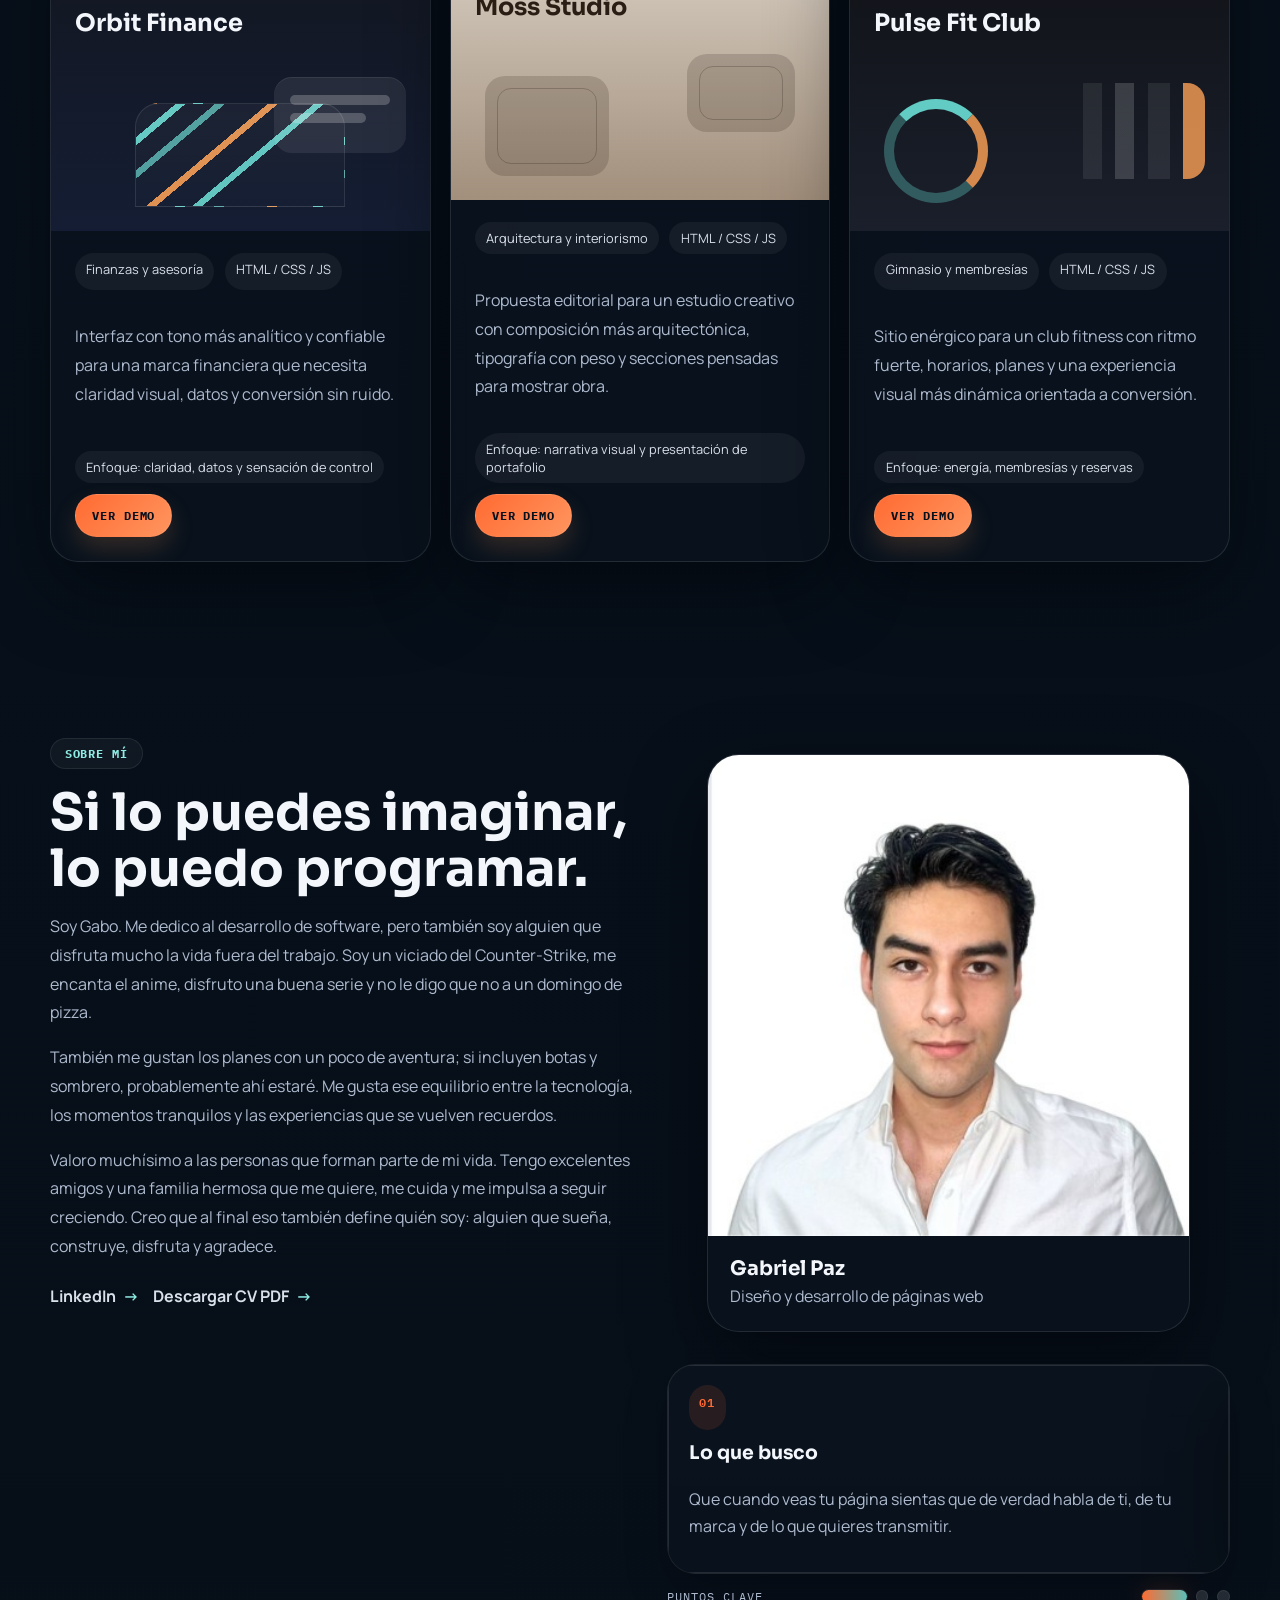
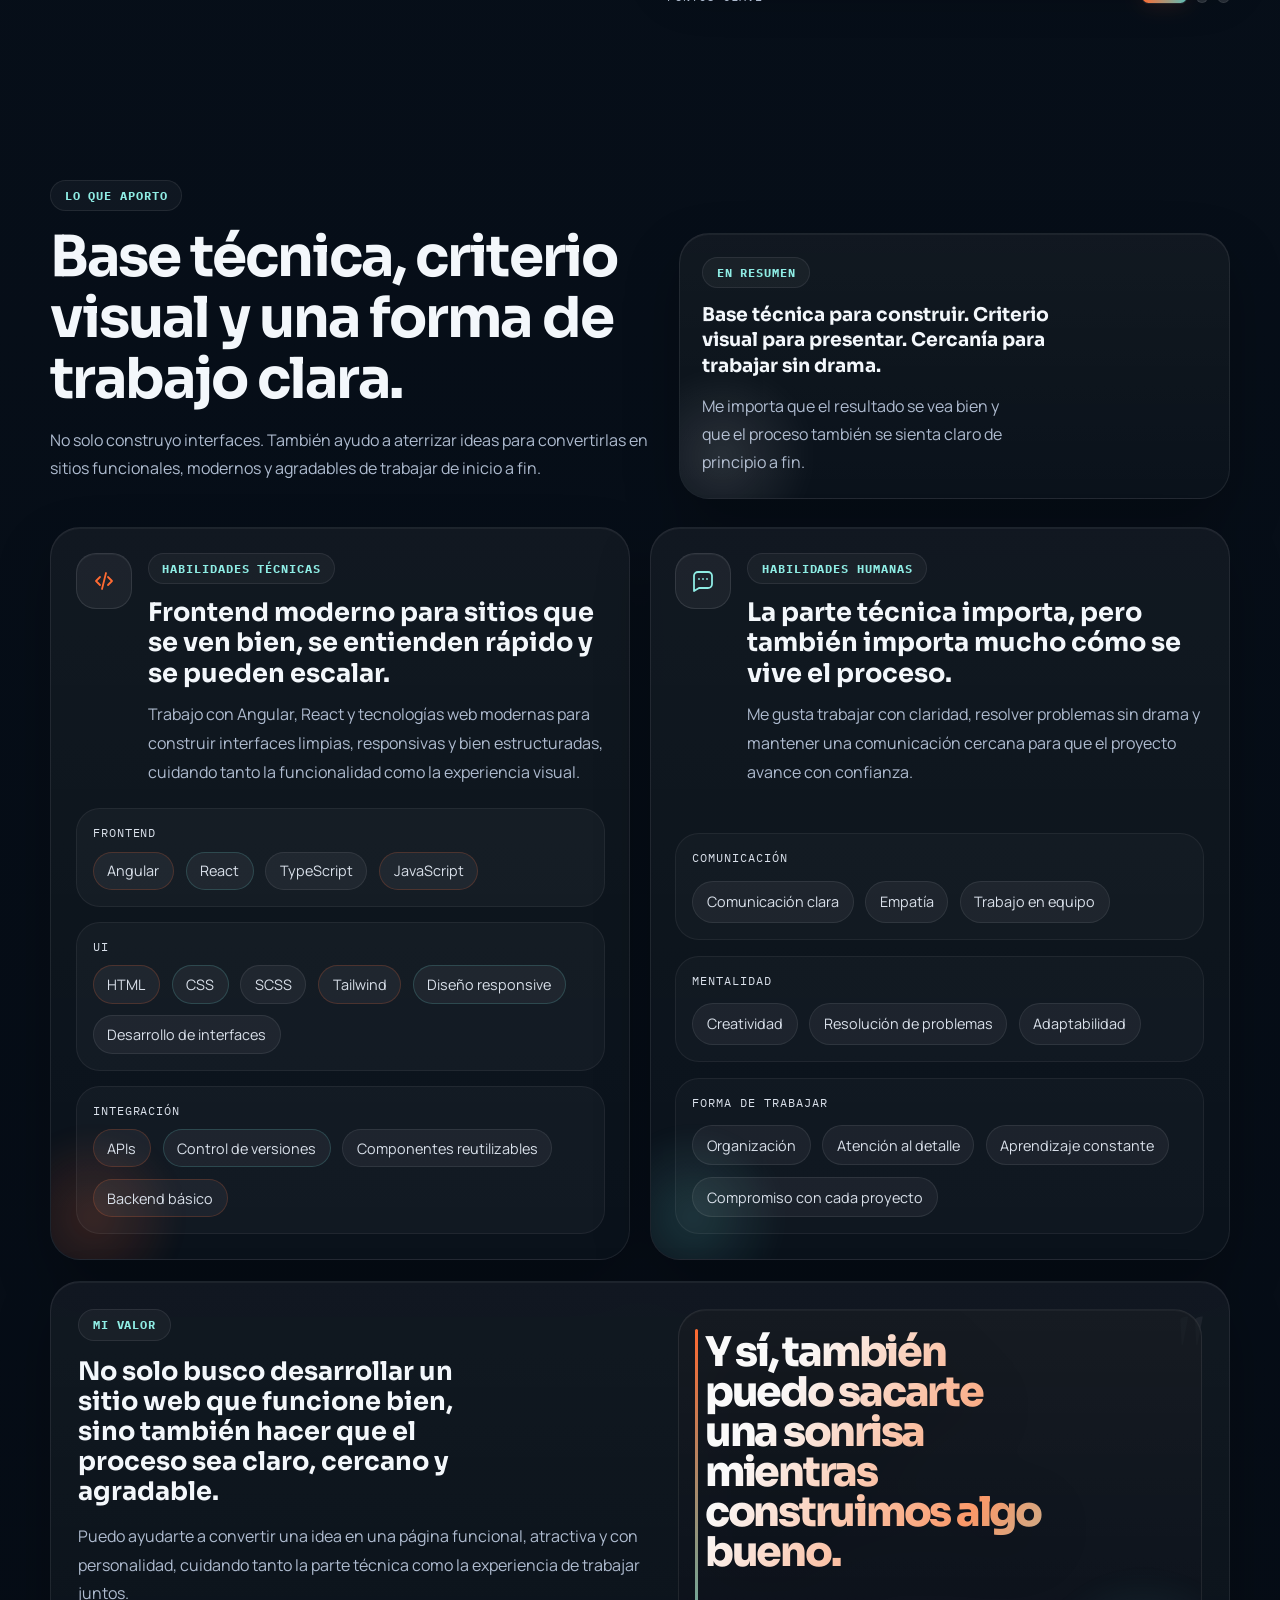
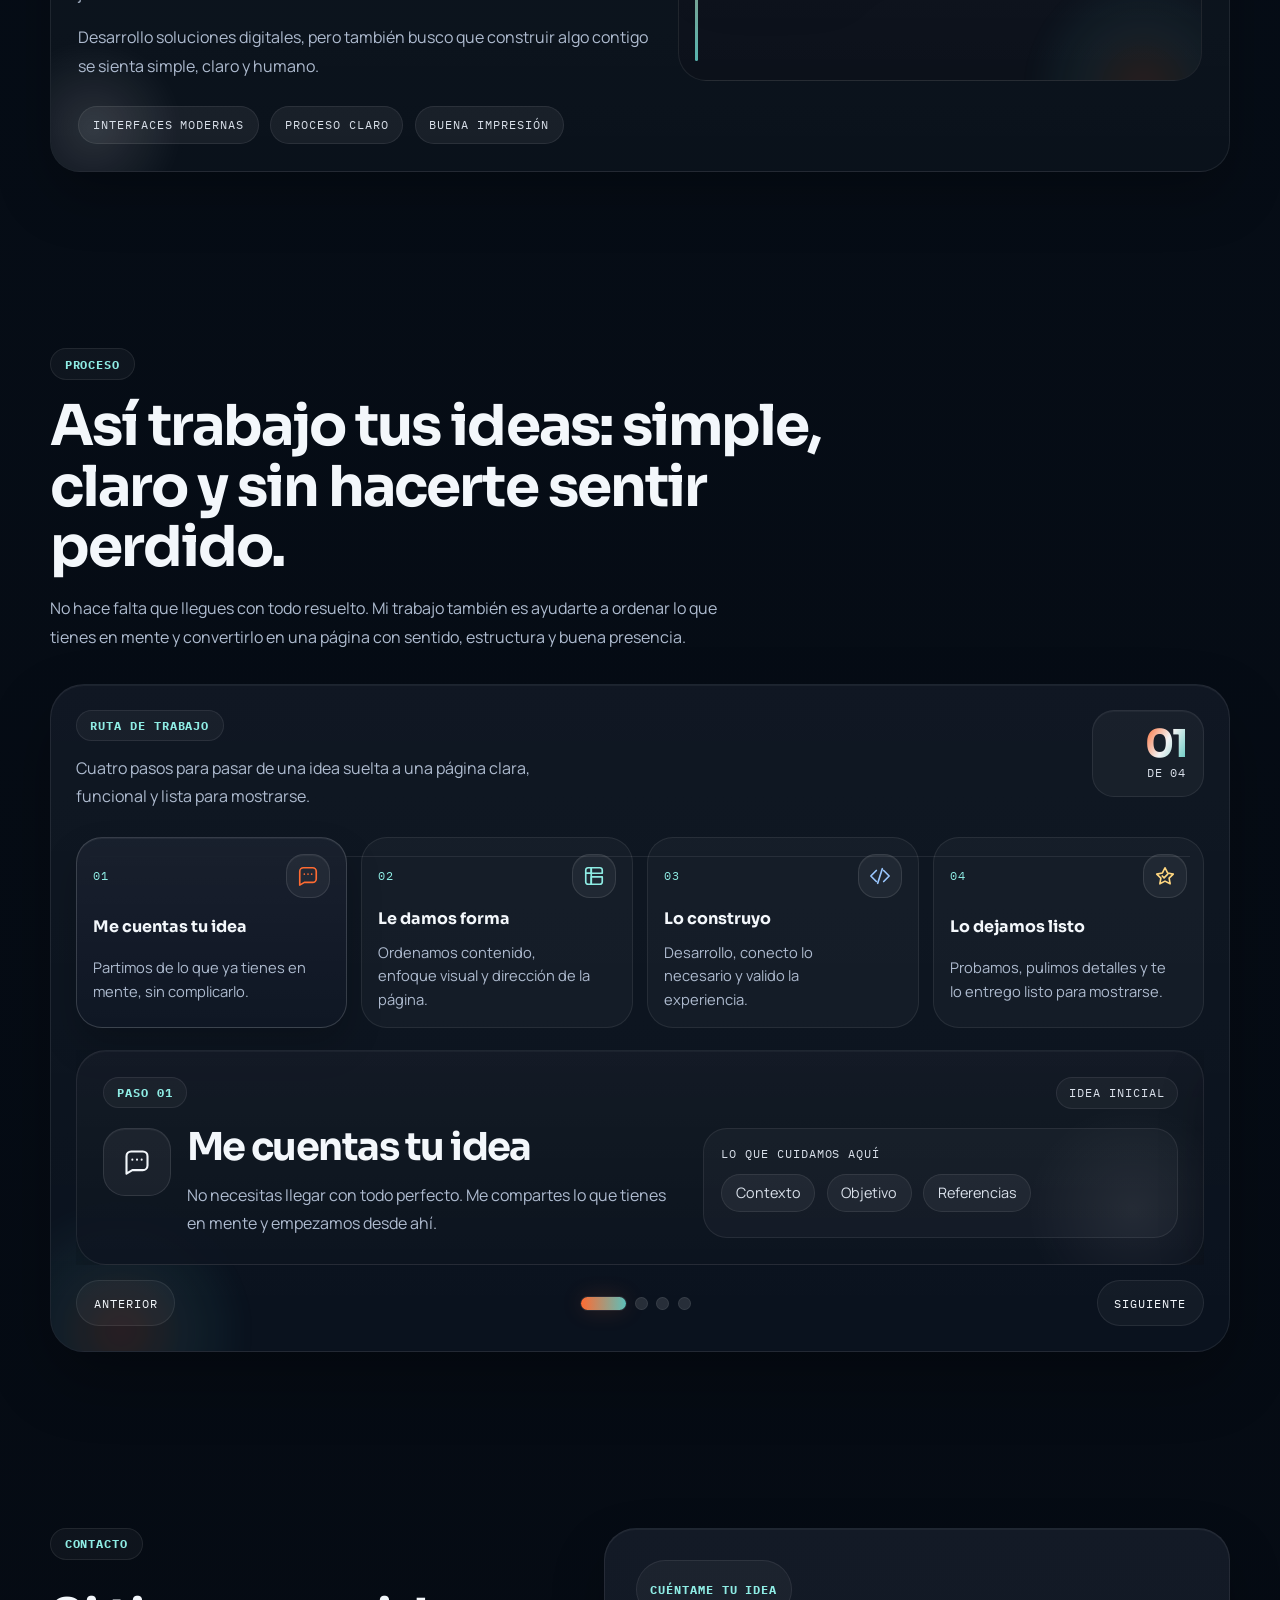
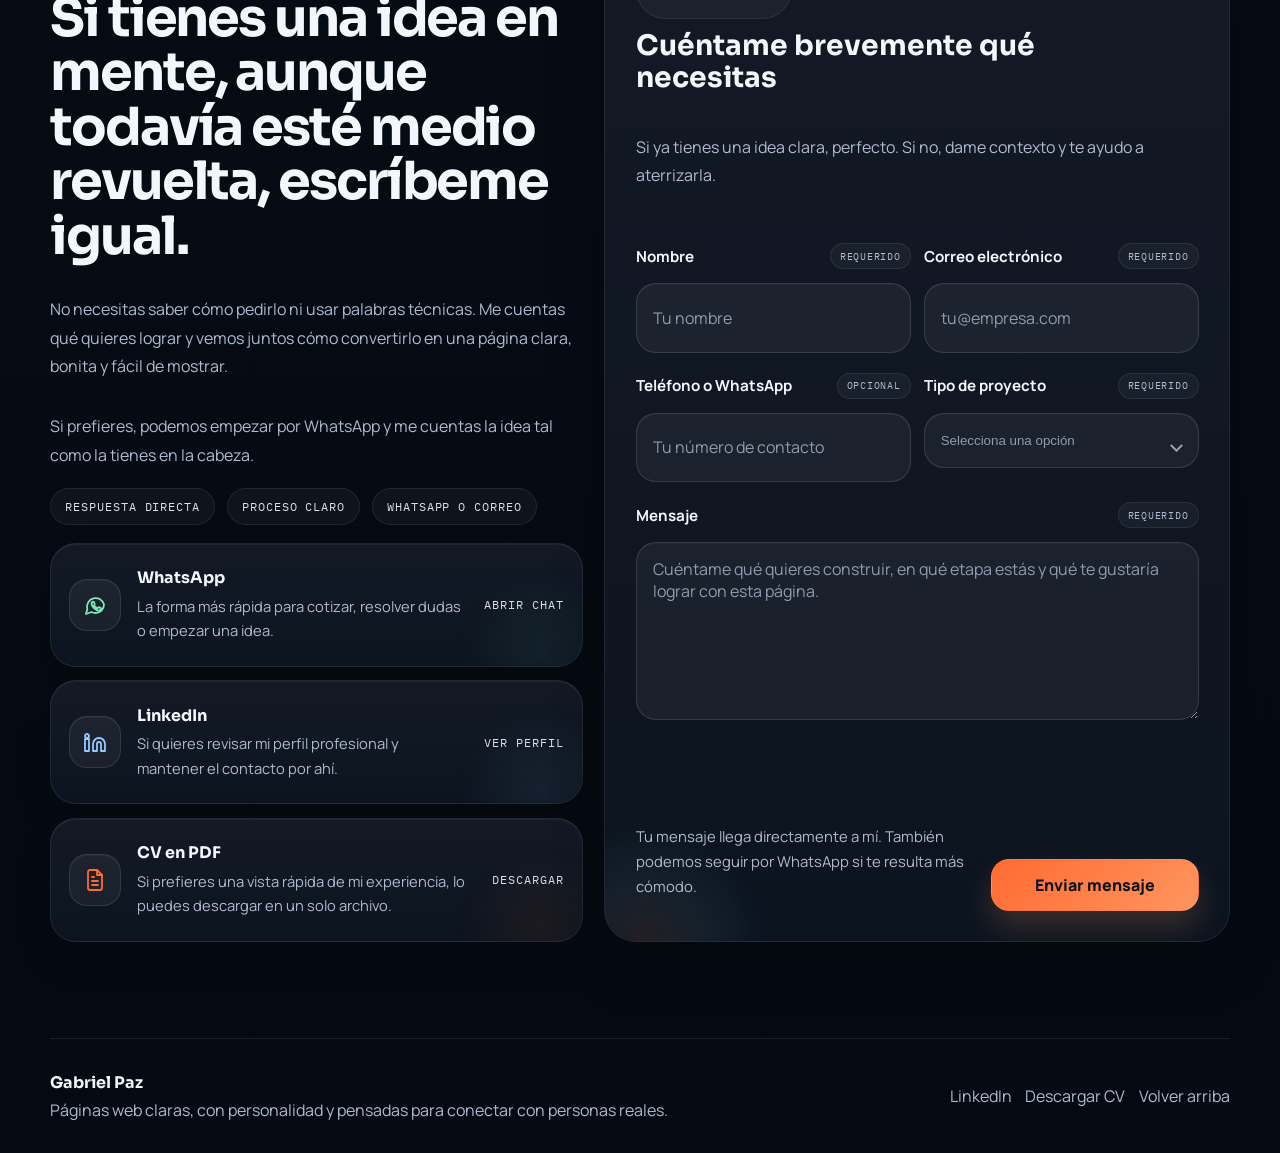
==== commit 775e7280: "fix" ====
--- a/index.html
+++ b/index.html
@@ -47,18 +47,18 @@
         <span class="brand-mark">GD</span>
         <span class="brand-copy">
           <strong data-field="brandName">Gabo Developer</strong>
-          <span data-field="role">Diseno y desarrollo paginas web</span>
+          <span data-field="role">Dise&ntilde;o y desarrollo de p&aacute;ginas web</span>
         </span>
       </a>
 
-      <button class="nav-toggle" type="button" aria-expanded="false" aria-controls="site-nav" aria-label="Abrir menu">
+      <button class="nav-toggle" type="button" aria-expanded="false" aria-controls="site-nav" aria-label="Abrir men&uacute;">
         <span></span>
         <span></span>
       </button>
 
       <nav class="site-nav" id="site-nav" aria-label="Principal">
         <a href="#trabajos">Trabajos</a>
-        <a href="#sobre-mi">Sobre mi</a>
+        <a href="#sobre-mi">Sobre m&iacute;</a>
         <a href="#habilidades">Habilidades</a>
         <a href="#proceso">Proceso</a>
         <a href="#contacto">Contacto</a>
@@ -80,7 +80,7 @@
         <div class="hero-copy" data-reveal>
           <h1>Hola, soy <span>Gabo.</span></h1>
           <p class="hero-text">
-            Diseno y desarrollo paginas web claras, cuidadas y faciles de compartir para negocios, marcas personales
+            Dise&ntilde;o y desarrollo p&aacute;ginas web claras, cuidadas y f&aacute;ciles de compartir para negocios, marcas personales
             y proyectos reales.
           </p>
 
@@ -94,20 +94,20 @@
           <div class="hero-note-stack">
             <button class="hero-note-card is-open" type="button" data-expand-card aria-expanded="true">
               <span class="panel-tag">Lo que cuido</span>
-              <strong>Si se siente genérica, no está lista</strong>
-              <p>Me interesa que tu pagina tenga orden, estilo y una vibra que si se sienta tuya.</p>
+              <strong>Si se siente gen&eacute;rica, no est&aacute; lista</strong>
+              <p>Me interesa que tu p&aacute;gina tenga orden, estilo y una vibra que s&iacute; se sienta tuya.</p>
             </button>
 
             <button class="hero-note-card" type="button" data-expand-card aria-expanded="false">
-              <span class="panel-tag">Como trabajo</span>
+              <span class="panel-tag">C&oacute;mo trabajo</span>
               <strong>Hablo claro y explico simple</strong>
-              <p>No me gusta esconderme detras de palabras raras. Prefiero que entiendas todo desde el inicio.</p>
+              <p>No me gusta esconderme detr&aacute;s de palabras raras. Prefiero que entiendas todo desde el inicio.</p>
             </button>
 
             <button class="hero-note-card" type="button" data-expand-card aria-expanded="false">
-              <span class="panel-tag">Un poco de mi</span>
+              <span class="panel-tag">Un poco de m&iacute;</span>
               <strong>Counter Strike, anime, playa y botas</strong>
-              <p>Si me quieres ubicar rapido fuera del trabajo, por ahi va mi estilo y mi energia.</p>
+              <p>Si me quieres ubicar r&aacute;pido fuera del trabajo, por ah&iacute; va mi estilo y mi energ&iacute;a.</p>
             </button>
           </div>
         </div>
@@ -139,9 +139,9 @@
       <div class="container">
         <div class="section-heading" data-reveal>
           <span class="eyebrow">Trabajos</span>
-          <h2>Ejemplos del tipo de pagina que puedo crear para una marca, negocio o proyecto personal.</h2>
+          <h2>Ejemplos del tipo de p&aacute;gina que puedo crear para una marca, negocio o proyecto personal.</h2>
           <p>
-            No son clientes inventados para aparentar mas de la cuenta. Son demos hechas con intención para que veas
+            No son clientes inventados para aparentar m&aacute;s de la cuenta. Son demos hechas con intenci&oacute;n para que veas
             estilo, estructura y el tipo de presencia que puedo construir.
           </p>
         </div>
@@ -149,9 +149,9 @@
         <div class="works-overview">
           <article class="works-intro-card" data-reveal>
             <span class="panel-tag">Ejemplos reales de estilo</span>
-            <h3>Quise que cada demo se sintiera distinta, porque no todos los negocios deberian verse igual.</h3>
+            <h3>Quise que cada demo se sintiera distinta, porque no todos los negocios deber&iacute;an verse igual.</h3>
             <p>
-              Aqui se nota como pienso una pagina: que diga lo importante rapido, que se vea bien y que invite a dar
+              Aqu&iacute; se nota c&oacute;mo pienso una p&aacute;gina: que diga lo importante r&aacute;pido, que se vea bien y que invite a dar
               el siguiente paso sin sentirse cargada ni improvisada.
             </p>
           </article>
@@ -176,15 +176,15 @@
               </div>
               <div class="project-meta">
                 <div class="project-label-row">
-                  <span>Cafeteria premium</span>
+                  <span>Cafeter&iacute;a premium</span>
                   <span>HTML / CSS / JS</span>
                 </div>
                 <p>
-                  Direccion de diseno para un negocio gastronomico: jerarquia editorial, atmosfera cuidada y estructura
+                  Direcci&oacute;n de dise&ntilde;o para un negocio gastron&oacute;mico: jerarqu&iacute;a editorial, atm&oacute;sfera cuidada y estructura
                   comercial clara para comunicar producto, espacio y reserva.
                 </p>
                 <div class="project-focus">
-                  <span>Enfoque: marca, narrativa visual y conversion</span>
+                  <span>Enfoque: marca, narrativa visual y conversi&oacute;n</span>
                   <span class="project-cta">VER DEMO</span>
                 </div>
               </div>
@@ -208,15 +208,15 @@
               </div>
               <div class="project-meta">
                 <div class="project-label-row">
-                  <span>Showroom y e-commerce</span>
+                  <span>Showroom y tienda online</span>
                   <span>HTML / CSS / JS</span>
                 </div>
                 <p>
-                  Propuesta enfocada en una marca de interiorismo con look mas editorial: fichas limpias, sensacion de
+                  Propuesta enfocada en una marca de interiorismo con un look m&aacute;s editorial: fichas limpias, sensaci&oacute;n de
                   lujo y una experiencia pensada para destacar producto y marca.
                 </p>
                 <div class="project-focus">
-                  <span>Enfoque: presencia de marca y presentacion de catalogo</span>
+                  <span>Enfoque: presencia de marca y presentaci&oacute;n de cat&aacute;logo</span>
                   <span class="project-cta">VER DEMO</span>
                 </div>
               </div>
@@ -230,7 +230,7 @@
               </div>
               <div class="project-preview">
                 <div class="preview-copy">
-                  <span>Concepto visual / servicio tecnico</span>
+                  <span>Concepto visual / servicio t&eacute;cnico</span>
                   <strong>Blackline Auto</strong>
                 </div>
                 <div class="preview-ui preview-ui-auto">
@@ -244,8 +244,8 @@
                   <span>HTML / CSS / JS</span>
                 </div>
                 <p>
-                  Concepto para un servicio premium con tono mas tecnico y agresivo. La intencion es mostrar como adapto
-                  identidad visual, ritmo y llamados a la accion segun el tipo de negocio.
+                  Concepto para un servicio premium con tono m&aacute;s t&eacute;cnico y agresivo. La intenci&oacute;n es mostrar c&oacute;mo adapto
+                  identidad visual, ritmo y llamados a la acci&oacute;n seg&uacute;n el tipo de negocio.
                 </p>
                 <div class="project-focus">
                   <span>Enfoque: impacto visual, claridad de oferta y contacto</span>
@@ -276,7 +276,7 @@
                   <span>HTML / CSS / JS</span>
                 </div>
                 <p>
-                  Sitio sobrio para servicios profesionales con tono serio, jerarquia clara y un cierre pensado para
+                  Sitio sobrio para servicios profesionales con tono serio, jerarqu&iacute;a clara y un cierre pensado para
                   consulta o agendado.
                 </p>
                 <div class="project-focus">
@@ -294,7 +294,7 @@
               </div>
               <div class="project-preview">
                 <div class="preview-copy">
-                  <span>Concepto visual / wellness</span>
+                  <span>Concepto visual / bienestar</span>
                   <strong>Solara Wellness</strong>
                 </div>
                 <div class="preview-ui preview-ui-wellness">
@@ -304,15 +304,15 @@
               </div>
               <div class="project-meta">
                 <div class="project-label-row">
-                  <span>Clinica y booking</span>
+                  <span>Cl&iacute;nica y reservas</span>
                   <span>HTML / CSS / JS</span>
                 </div>
                 <p>
-                  Concepto para marca de bienestar con atmosfera suave, ritmo calmado y enfoque en tratamientos,
+                  Concepto para una marca de bienestar con atm&oacute;sfera suave, ritmo calmado y enfoque en tratamientos,
                   reservas y experiencia premium.
                 </p>
                 <div class="project-focus">
-                  <span>Enfoque: atmosfera, reservas y presentacion de servicio</span>
+                  <span>Enfoque: atm&oacute;sfera, reservas y presentaci&oacute;n de servicio</span>
                   <span class="project-cta">VER DEMO</span>
                 </div>
               </div>
@@ -326,7 +326,7 @@
               </div>
               <div class="project-preview">
                 <div class="preview-copy">
-                  <span>Concepto visual / real estate</span>
+                  <span>Concepto visual / inmobiliaria</span>
                   <strong>Northpeak Realty</strong>
                 </div>
                 <div class="preview-ui preview-ui-realty">
@@ -340,7 +340,7 @@
                   <span>HTML / CSS / JS</span>
                 </div>
                 <p>
-                  Landing para propiedades y captacion de clientes con una presentacion limpia, fichas visuales y foco
+                  Landing para propiedades y captaci&oacute;n de clientes con una presentaci&oacute;n limpia, fichas visuales y foco
                   en confianza al explorar.
                 </p>
                 <div class="project-focus">
@@ -368,15 +368,15 @@
               </div>
               <div class="project-meta">
                 <div class="project-label-row">
-                  <span>Finanzas y asesoria</span>
+                  <span>Finanzas y asesor&iacute;a</span>
                   <span>HTML / CSS / JS</span>
                 </div>
                 <p>
-                  Interface con tono mas analitico y confiable para una marca financiera que necesita claridad visual,
-                  datos y conversion sin ruido.
+                  Interfaz con tono m&aacute;s anal&iacute;tico y confiable para una marca financiera que necesita claridad visual,
+                  datos y conversi&oacute;n sin ruido.
                 </p>
                 <div class="project-focus">
-                  <span>Enfoque: claridad, datos y sensacion de control</span>
+                  <span>Enfoque: claridad, datos y sensaci&oacute;n de control</span>
                   <span class="project-cta">VER DEMO</span>
                 </div>
               </div>
@@ -404,11 +404,11 @@
                   <span>HTML / CSS / JS</span>
                 </div>
                 <p>
-                  Propuesta editorial para estudio creativo con composicion mas arquitectonica, tipografia con peso y
+                  Propuesta editorial para un estudio creativo con composici&oacute;n m&aacute;s arquitect&oacute;nica, tipograf&iacute;a con peso y
                   secciones pensadas para mostrar obra.
                 </p>
                 <div class="project-focus">
-                  <span>Enfoque: narrativa visual y presentacion de portafolio</span>
+                  <span>Enfoque: narrativa visual y presentaci&oacute;n de portafolio</span>
                   <span class="project-cta">VER DEMO</span>
                 </div>
               </div>
@@ -422,7 +422,7 @@
               </div>
               <div class="project-preview">
                 <div class="preview-copy">
-                  <span>Concepto visual / fitness</span>
+                  <span>Concepto visual / gimnasio</span>
                   <strong>Pulse Fit Club</strong>
                 </div>
                 <div class="preview-ui preview-ui-fitness">
@@ -432,15 +432,15 @@
               </div>
               <div class="project-meta">
                 <div class="project-label-row">
-                  <span>Gym y membresias</span>
+                  <span>Gimnasio y membres&iacute;as</span>
                   <span>HTML / CSS / JS</span>
                 </div>
                 <p>
-                  Sitio energetico para club fitness con ritmo fuerte, horarios, planes y una experiencia visual mas
-                  dinamica orientada a conversion.
+                  Sitio en&eacute;rgico para un club fitness con ritmo fuerte, horarios, planes y una experiencia visual m&aacute;s
+                  din&aacute;mica orientada a conversi&oacute;n.
                 </p>
                 <div class="project-focus">
-                  <span>Enfoque: energia, membresias y reservas</span>
+                  <span>Enfoque: energ&iacute;a, membres&iacute;as y reservas</span>
                   <span class="project-cta">VER DEMO</span>
                 </div>
               </div>
@@ -453,22 +453,22 @@
     <section class="about section" id="sobre-mi">
       <div class="container about-grid">
         <div class="about-copy" data-reveal>
-          <span class="eyebrow">Sobre mi</span>
+          <span class="eyebrow">Sobre m&iacute;</span>
           <h2>Si lo puedes imaginar, lo puedo programar.</h2>
           <p>
-            Soy Gabo. Me dedico al desarrollo de software, pero tambien soy alguien que disfruta mucho la vida fuera
+            Soy Gabo. Me dedico al desarrollo de software, pero tambi&eacute;n soy alguien que disfruta mucho la vida fuera
             del trabajo. Soy un viciado del Counter-Strike, me encanta el anime, disfruto una buena serie y no le digo
             que no a un domingo de pizza.
           </p>
           <p>
-            Tambien me gustan los planes con un poco de aventura; si incluyen botas y sombrero, probablemente ahi
-            estare. Me gusta ese equilibrio entre la tecnologia, los momentos tranquilos y las experiencias que se
+            Tambi&eacute;n me gustan los planes con un poco de aventura; si incluyen botas y sombrero, probablemente ah&iacute;
+            estar&eacute;. Me gusta ese equilibrio entre la tecnolog&iacute;a, los momentos tranquilos y las experiencias que se
             vuelven recuerdos.
           </p>
           <p>
-            Valoro muchisimo a las personas que forman parte de mi vida. Tengo excelentes amigos y una familia hermosa
-            que me quiere, me cuida y me impulsa a seguir creciendo. Creo que al final eso tambien define quien soy:
-            alguien que suena, construye, disfruta y agradece.
+            Valoro much&iacute;simo a las personas que forman parte de mi vida. Tengo excelentes amigos y una familia hermosa
+            que me quiere, me cuida y me impulsa a seguir creciendo. Creo que al final eso tambi&eacute;n define qui&eacute;n soy:
+            alguien que sue&ntilde;a, construye, disfruta y agradece.
           </p>
 
           <div class="about-links">
@@ -484,7 +484,7 @@
             <img src="./gabriel-foto.jpg" alt="Gabriel Paz">
             <figcaption>
               <strong data-field="name">Gabriel Paz</strong>
-              <span data-field="role">Diseno y desarrollo paginas web</span>
+              <span data-field="role">Dise&ntilde;o y desarrollo de p&aacute;ginas web</span>
             </figcaption>
           </figure>
 
@@ -494,17 +494,17 @@
                 <article class="about-point-card" data-about-slide>
                   <span class="about-point-index">01</span>
                   <strong>Lo que busco</strong>
-                  <span>Que cuando veas tu pagina sientas que de verdad habla de ti, de tu marca y de lo que quieres transmitir.</span>
+                  <span>Que cuando veas tu p&aacute;gina sientas que de verdad habla de ti, de tu marca y de lo que quieres transmitir.</span>
                 </article>
                 <article class="about-point-card" data-about-slide>
                   <span class="about-point-index">02</span>
-                  <strong>Como trabajo</strong>
-                  <span>Me cuentas tu idea, la aterrizamos juntos y la transformamos en una pagina clara, moderna y funcional.</span>
+                  <strong>C&oacute;mo trabajo</strong>
+                  <span>Me cuentas tu idea, la aterrizamos juntos y la transformamos en una p&aacute;gina clara, moderna y funcional.</span>
                 </article>
                 <article class="about-point-card" data-about-slide>
                   <span class="about-point-index">03</span>
                   <strong>Lo que valoro</strong>
-                  <span>Disenos con personalidad, mensajes claros y sitios web hechos con intencion, no solo por salir del paso.</span>
+                  <span>Dise&ntilde;os con personalidad, mensajes claros y sitios web hechos con intenci&oacute;n, no solo por salir del paso.</span>
                 </article>
               </div>
             </div>
@@ -513,7 +513,7 @@
               <span class="about-carousel-label">Puntos clave</span>
               <div class="about-carousel-dots" aria-label="Cambiar punto destacado">
                 <button class="about-carousel-dot is-active" type="button" data-about-dot="0" aria-label="Ver lo que busco" aria-pressed="true"></button>
-                <button class="about-carousel-dot" type="button" data-about-dot="1" aria-label="Ver como trabajo" aria-pressed="false"></button>
+                <button class="about-carousel-dot" type="button" data-about-dot="1" aria-label="Ver c&oacute;mo trabajo" aria-pressed="false"></button>
                 <button class="about-carousel-dot" type="button" data-about-dot="2" aria-label="Ver lo que valoro" aria-pressed="false"></button>
               </div>
             </div>
@@ -527,17 +527,17 @@
         <div class="skills-hero">
           <div class="section-heading skills-heading" data-reveal>
             <span class="eyebrow">Lo que aporto</span>
-            <h2>Base tecnica, criterio visual y una forma de trabajo clara.</h2>
+            <h2>Base t&eacute;cnica, criterio visual y una forma de trabajo clara.</h2>
             <p>
-              No solo construyo interfaces. Tambien ayudo a aterrizar ideas para convertirlas en sitios funcionales,
+              No solo construyo interfaces. Tambi&eacute;n ayudo a aterrizar ideas para convertirlas en sitios funcionales,
               modernos y agradables de trabajar de inicio a fin.
             </p>
           </div>
 
           <aside class="skills-intro-card" data-reveal>
             <span class="panel-tag">En resumen</span>
-            <strong>Base tecnica para construir. Criterio visual para presentar. Cercania para trabajar sin drama.</strong>
-            <p>Me importa que el resultado se vea bien y que el proceso tambien se sienta claro de principio a fin.</p>
+            <strong>Base t&eacute;cnica para construir. Criterio visual para presentar. Cercan&iacute;a para trabajar sin drama.</strong>
+            <p>Me importa que el resultado se vea bien y que el proceso tambi&eacute;n se sienta claro de principio a fin.</p>
           </aside>
         </div>
 
@@ -552,16 +552,16 @@
                 </svg>
               </div>
               <div class="skills-card-copy">
-                <span class="panel-tag">Habilidades tecnicas</span>
-                <h3>Frontend moderno para sitios que se ven bien, se entienden rapido y se pueden escalar.</h3>
+                <span class="panel-tag">Habilidades t&eacute;cnicas</span>
+                <h3>Frontend moderno para sitios que se ven bien, se entienden r&aacute;pido y se pueden escalar.</h3>
                 <p>
-                  Trabajo con Angular, React y tecnologias web modernas para construir interfaces limpias, responsivas
+                  Trabajo con Angular, React y tecnolog&iacute;as web modernas para construir interfaces limpias, responsivas
                   y bien estructuradas, cuidando tanto la funcionalidad como la experiencia visual.
                 </p>
               </div>
             </div>
 
-            <div class="skills-clusters" aria-label="Habilidades tecnicas">
+            <div class="skills-clusters" aria-label="Habilidades t&eacute;cnicas">
               <section class="skills-cluster">
                 <span class="skills-cluster-label">Frontend</span>
                 <div class="skills-pills">
@@ -579,18 +579,18 @@
                   <span>CSS</span>
                   <span>SCSS</span>
                   <span>Tailwind</span>
-                  <span>Responsive Design</span>
-                  <span>UI Development</span>
+                  <span>Dise&ntilde;o responsive</span>
+                  <span>Desarrollo de interfaces</span>
                 </div>
               </section>
 
               <section class="skills-cluster">
-                <span class="skills-cluster-label">Integracion</span>
+                <span class="skills-cluster-label">Integraci&oacute;n</span>
                 <div class="skills-pills">
                   <span>APIs</span>
                   <span>Control de versiones</span>
                   <span>Componentes reutilizables</span>
-                  <span>Backend basico</span>
+                  <span>Backend b&aacute;sico</span>
                 </div>
               </section>
             </div>
@@ -608,9 +608,9 @@
               </div>
               <div class="skills-card-copy">
                 <span class="panel-tag">Habilidades humanas</span>
-                <h3>La parte tecnica importa, pero tambien importa mucho como se vive el proceso.</h3>
+                <h3>La parte t&eacute;cnica importa, pero tambi&eacute;n importa mucho c&oacute;mo se vive el proceso.</h3>
                 <p>
-                  Me gusta trabajar con claridad, resolver problemas sin drama y mantener una comunicacion cercana para
+                  Me gusta trabajar con claridad, resolver problemas sin drama y mantener una comunicaci&oacute;n cercana para
                   que el proyecto avance con confianza.
                 </p>
               </div>
@@ -618,10 +618,10 @@
 
             <div class="skills-clusters skills-clusters-soft" aria-label="Habilidades personales">
               <section class="skills-cluster">
-                <span class="skills-cluster-label">Comunicacion</span>
+                <span class="skills-cluster-label">Comunicaci&oacute;n</span>
                 <div class="skills-pills">
-                  <span>Comunicacion clara</span>
-                  <span>Empatia</span>
+                  <span>Comunicaci&oacute;n clara</span>
+                  <span>Empat&iacute;a</span>
                   <span>Trabajo en equipo</span>
                 </div>
               </section>
@@ -630,7 +630,7 @@
                 <span class="skills-cluster-label">Mentalidad</span>
                 <div class="skills-pills">
                   <span>Creatividad</span>
-                  <span>Resolucion de problemas</span>
+                  <span>Resoluci&oacute;n de problemas</span>
                   <span>Adaptabilidad</span>
                 </div>
               </section>
@@ -638,8 +638,8 @@
               <section class="skills-cluster">
                 <span class="skills-cluster-label">Forma de trabajar</span>
                 <div class="skills-pills">
-                  <span>Organizacion</span>
-                  <span>Atencion al detalle</span>
+                  <span>Organizaci&oacute;n</span>
+                  <span>Atenci&oacute;n al detalle</span>
                   <span>Aprendizaje constante</span>
                   <span>Compromiso con cada proyecto</span>
                 </div>
@@ -652,25 +652,25 @@
           <div class="skills-value-mark" aria-hidden="true">"</div>
           <div class="skills-value-body">
             <span class="panel-tag">Mi valor</span>
-            <h3>No solo busco desarrollar un sitio web que funcione bien, sino tambien hacer que el proceso sea claro, cercano y agradable.</h3>
+            <h3>No solo busco desarrollar un sitio web que funcione bien, sino tambi&eacute;n hacer que el proceso sea claro, cercano y agradable.</h3>
             <p>
-              Puedo ayudarte a convertir una idea en una pagina funcional, atractiva y con personalidad, cuidando
-              tanto la parte tecnica como la experiencia de trabajar juntos.
+              Puedo ayudarte a convertir una idea en una p&aacute;gina funcional, atractiva y con personalidad, cuidando
+              tanto la parte t&eacute;cnica como la experiencia de trabajar juntos.
             </p>
             <p>
-              Desarrollo soluciones digitales, pero tambien busco que construir algo contigo se sienta simple, claro y
+              Desarrollo soluciones digitales, pero tambi&eacute;n busco que construir algo contigo se sienta simple, claro y
               humano.
             </p>
           </div>
 
           <blockquote class="skills-quote">
-            <span class="skills-quote-text">Y si, tambien puedo sacarte una sonrisa mientras construimos algo bueno.</span>
+            <span class="skills-quote-text">Y s&iacute;, tambi&eacute;n puedo sacarte una sonrisa mientras construimos algo bueno.</span>
           </blockquote>
 
           <div class="skills-value-points">
             <span>Interfaces modernas</span>
             <span>Proceso claro</span>
-            <span>Buena impresion</span>
+            <span>Buena impresi&oacute;n</span>
           </div>
         </article>
       </div>
@@ -680,10 +680,10 @@
       <div class="container">
         <div class="section-heading process-heading" data-reveal>
           <span class="eyebrow">Proceso</span>
-          <h2>Asi trabajo tus ideas: simple, claro y sin hacerte sentir perdido.</h2>
+          <h2>As&iacute; trabajo tus ideas: simple, claro y sin hacerte sentir perdido.</h2>
           <p>
-            No hace falta que llegues con todo resuelto. Mi trabajo tambien es ayudarte a ordenar lo que tienes en
-            mente y convertirlo en una pagina con sentido, estructura y buena presencia.
+            No hace falta que llegues con todo resuelto. Mi trabajo tambi&eacute;n es ayudarte a ordenar lo que tienes en
+            mente y convertirlo en una p&aacute;gina con sentido, estructura y buena presencia.
           </p>
         </div>
 
@@ -691,7 +691,7 @@
           <div class="process-flow-head">
             <div class="process-flow-copy">
               <span class="panel-tag">Ruta de trabajo</span>
-              <p>Cuatro pasos para pasar de una idea suelta a una pagina clara, funcional y lista para mostrarse.</p>
+              <p>Cuatro pasos para pasar de una idea suelta a una p&aacute;gina clara, funcional y lista para mostrarse.</p>
               <span class="process-mobile-hint">Toca un paso o desliza el panel</span>
             </div>
 
@@ -754,7 +754,7 @@
                   </span>
                 </span>
                 <strong>Le damos forma</strong>
-                <span class="process-step-description">Ordenamos contenido, enfoque visual y direccion de la pagina.</span>
+                <span class="process-step-description">Ordenamos contenido, enfoque visual y direcci&oacute;n de la p&aacute;gina.</span>
               </button>
 
               <button
@@ -837,13 +837,13 @@
                         <h3>Me cuentas tu idea</h3>
                         <p>
                           No necesitas llegar con todo perfecto. Me compartes lo que tienes en mente y empezamos desde
-                          ahi.
+                          ah&iacute;.
                         </p>
                       </div>
                     </div>
 
                     <aside class="process-panel-aside">
-                      <span class="process-aside-label">Lo que cuidamos aqui</span>
+                      <span class="process-aside-label">Lo que cuidamos aqu&iacute;</span>
                       <div class="process-panel-points">
                         <span>Contexto</span>
                         <span>Objetivo</span>
@@ -863,7 +863,7 @@
                 >
                   <div class="process-panel-top">
                     <span class="panel-tag">Paso 02</span>
-                    <span class="process-panel-state">Direccion visual</span>
+                    <span class="process-panel-state">Direcci&oacute;n visual</span>
                   </div>
 
                   <div class="process-panel-layout">
@@ -880,17 +880,17 @@
                       <div class="process-panel-copy">
                         <h3>Le damos forma</h3>
                         <p>
-                          Ordenamos el contenido, definimos el enfoque visual y trazamos una direccion clara para la
-                          pagina.
+                          Ordenamos el contenido, definimos el enfoque visual y trazamos una direcci&oacute;n clara para la
+                          p&aacute;gina.
                         </p>
                       </div>
                     </div>
 
                     <aside class="process-panel-aside">
-                      <span class="process-aside-label">Lo que cuidamos aqui</span>
+                      <span class="process-aside-label">Lo que cuidamos aqu&iacute;</span>
                       <div class="process-panel-points">
                         <span>Estructura</span>
-                        <span>Jerarquia</span>
+                        <span>Jerarqu&iacute;a</span>
                         <span>Estilo</span>
                       </div>
                     </aside>
@@ -907,7 +907,7 @@
                 >
                   <div class="process-panel-top">
                     <span class="panel-tag">Paso 03</span>
-                    <span class="process-panel-state">Construccion</span>
+                    <span class="process-panel-state">Construcci&oacute;n</span>
                   </div>
 
                   <div class="process-panel-layout">
@@ -930,7 +930,7 @@
                     </div>
 
                     <aside class="process-panel-aside">
-                      <span class="process-aside-label">Lo que cuidamos aqui</span>
+                      <span class="process-aside-label">Lo que cuidamos aqu&iacute;</span>
                       <div class="process-panel-points">
                         <span>Desarrollo</span>
                         <span>Responsive</span>
@@ -972,9 +972,9 @@
                     </div>
 
                     <aside class="process-panel-aside">
-                      <span class="process-aside-label">Lo que cuidamos aqui</span>
+                      <span class="process-aside-label">Lo que cuidamos aqu&iacute;</span>
                       <div class="process-panel-points">
-                        <span>Revision</span>
+                        <span>Revisi&oacute;n</span>
                         <span>Ajustes</span>
                         <span>Entrega</span>
                       </div>
@@ -1184,7 +1184,7 @@
     <div class="container footer-inner">
       <div>
         <strong data-field="name">Gabriel Paz</strong>
-        <p>Paginas web claras, con personalidad y pensadas para conectar con personas reales.</p>
+        <p>P&aacute;ginas web claras, con personalidad y pensadas para conectar con personas reales.</p>
       </div>
       <div class="footer-links">
         <a data-link="linkedin" href="https://www.linkedin.com/in/gabriel-paz-gapg/" target="_blank" rel="noreferrer">LinkedIn</a>
@@ -1196,5 +1196,6 @@
 
   <script src="./scripts/portfolio-data.js"></script>
   <script src="./scripts/main.js"></script>
+  <script src="./scripts/language-switch.js"></script>
 </body>
 </html>
